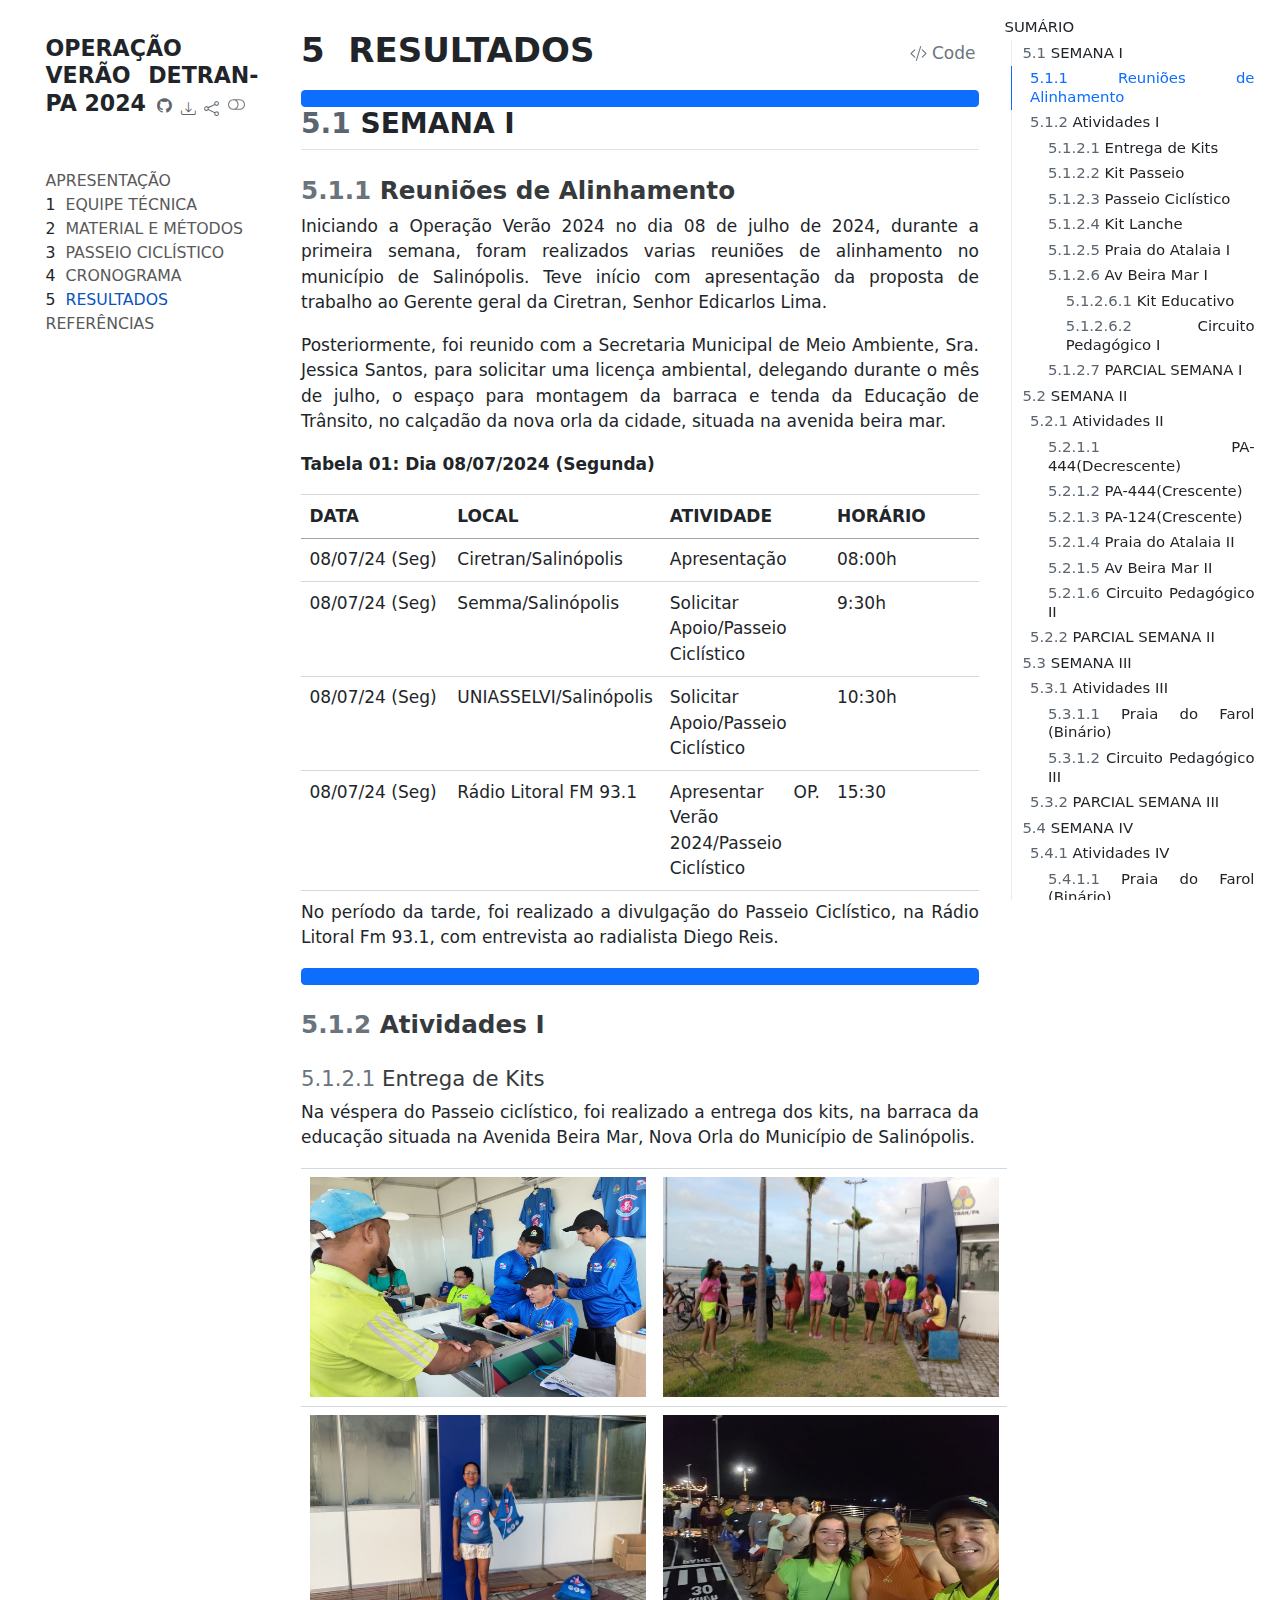
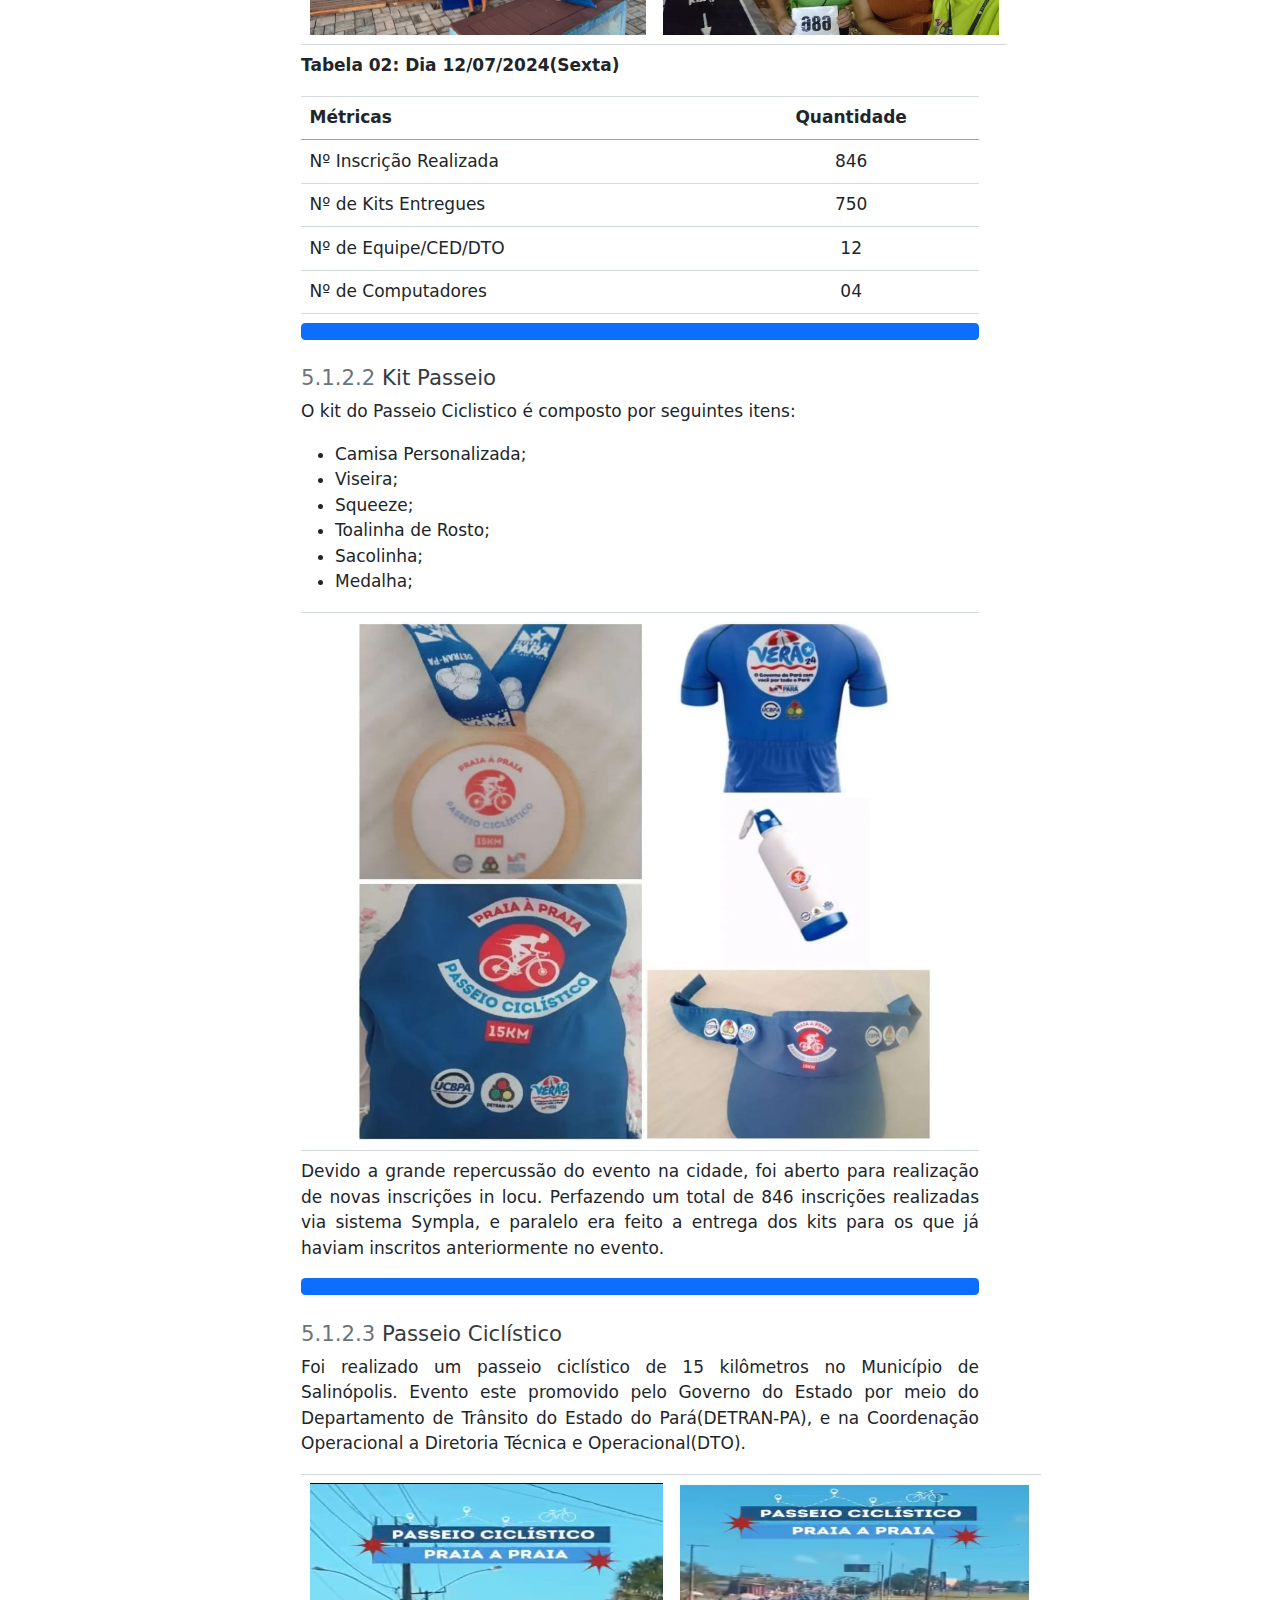
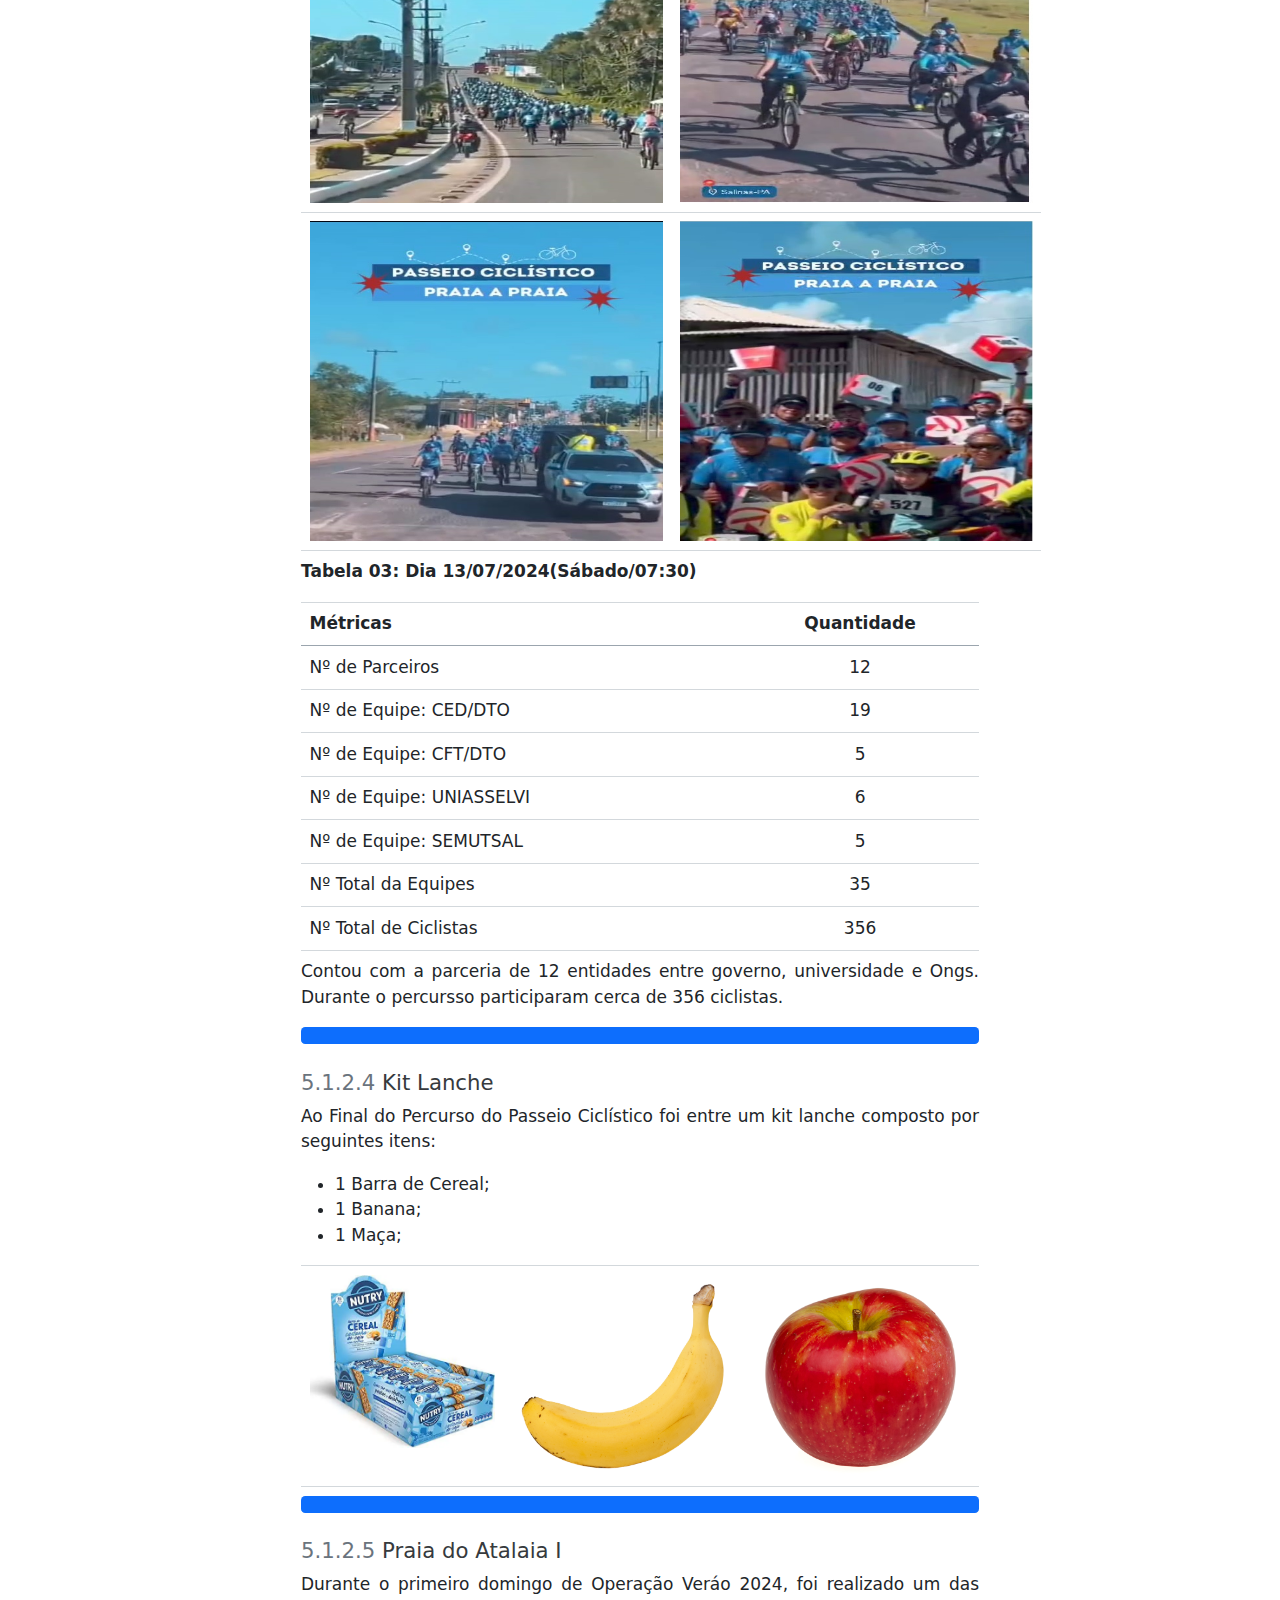
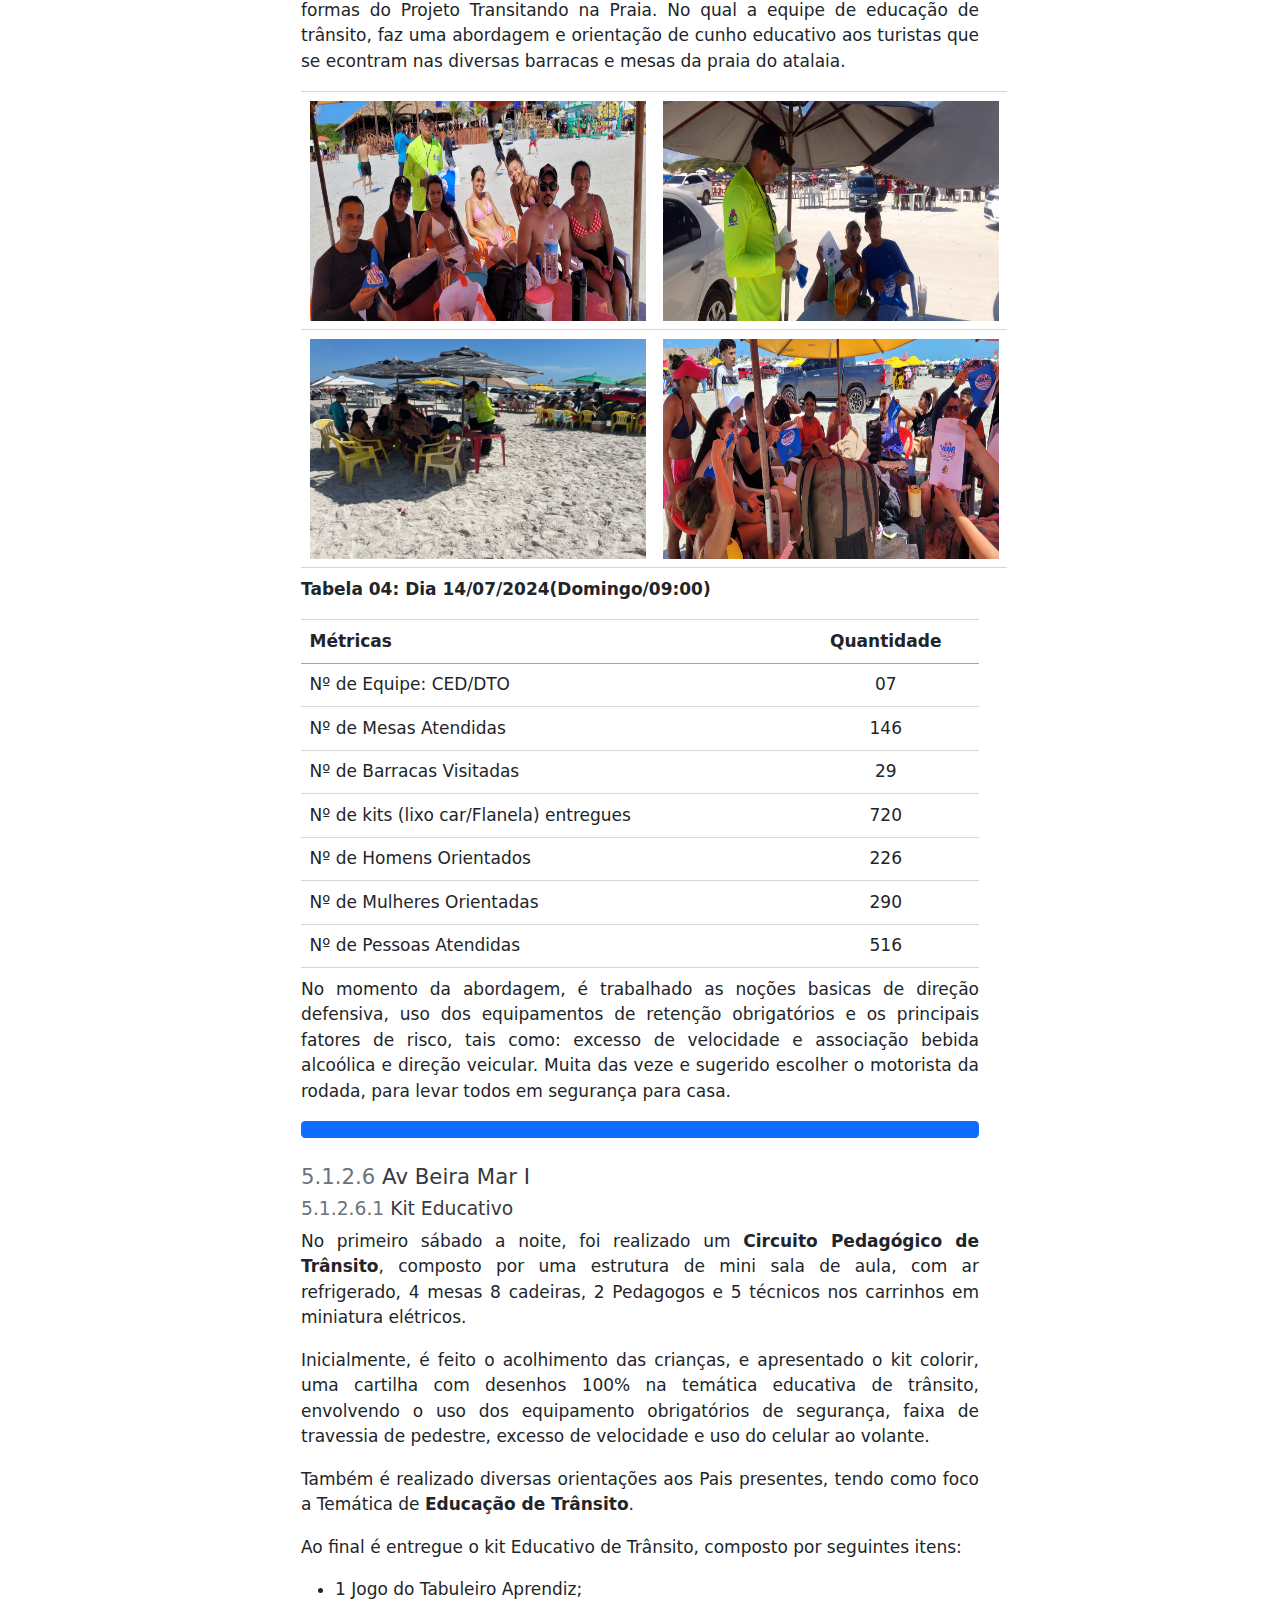
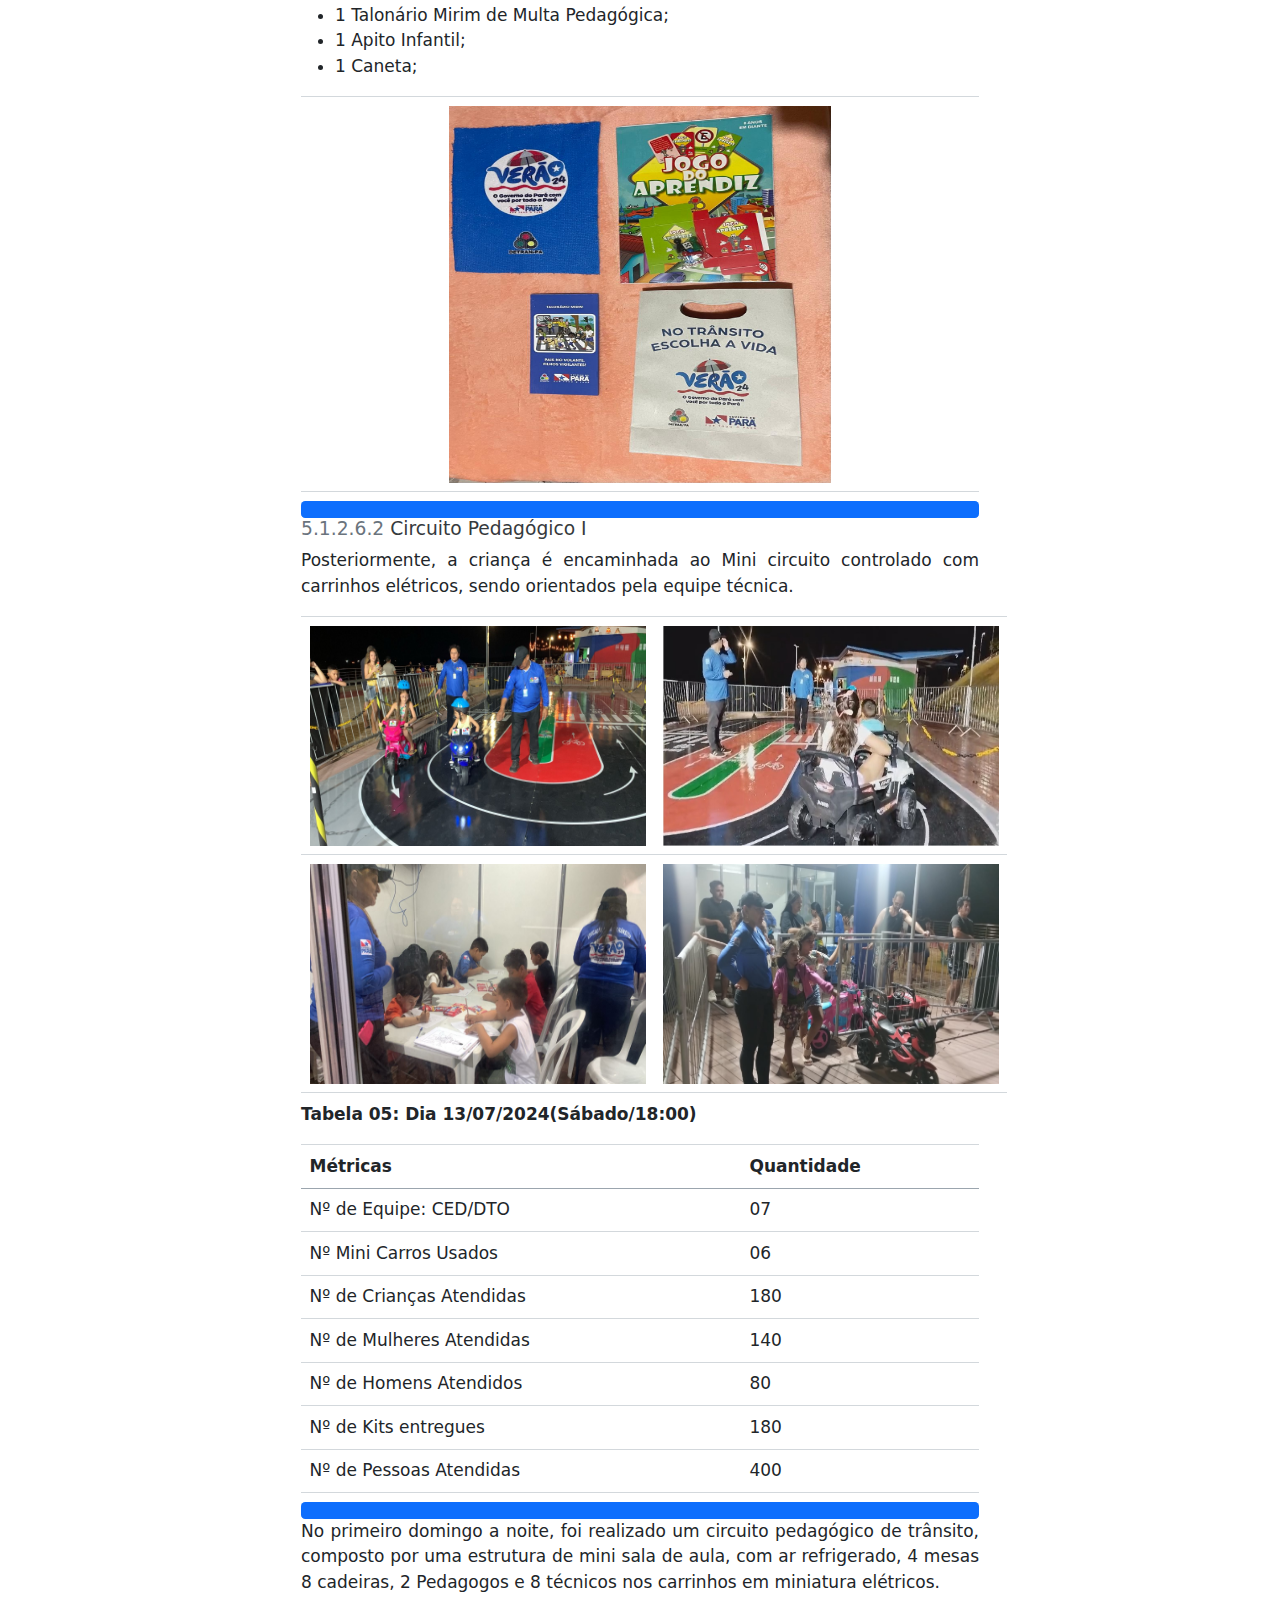
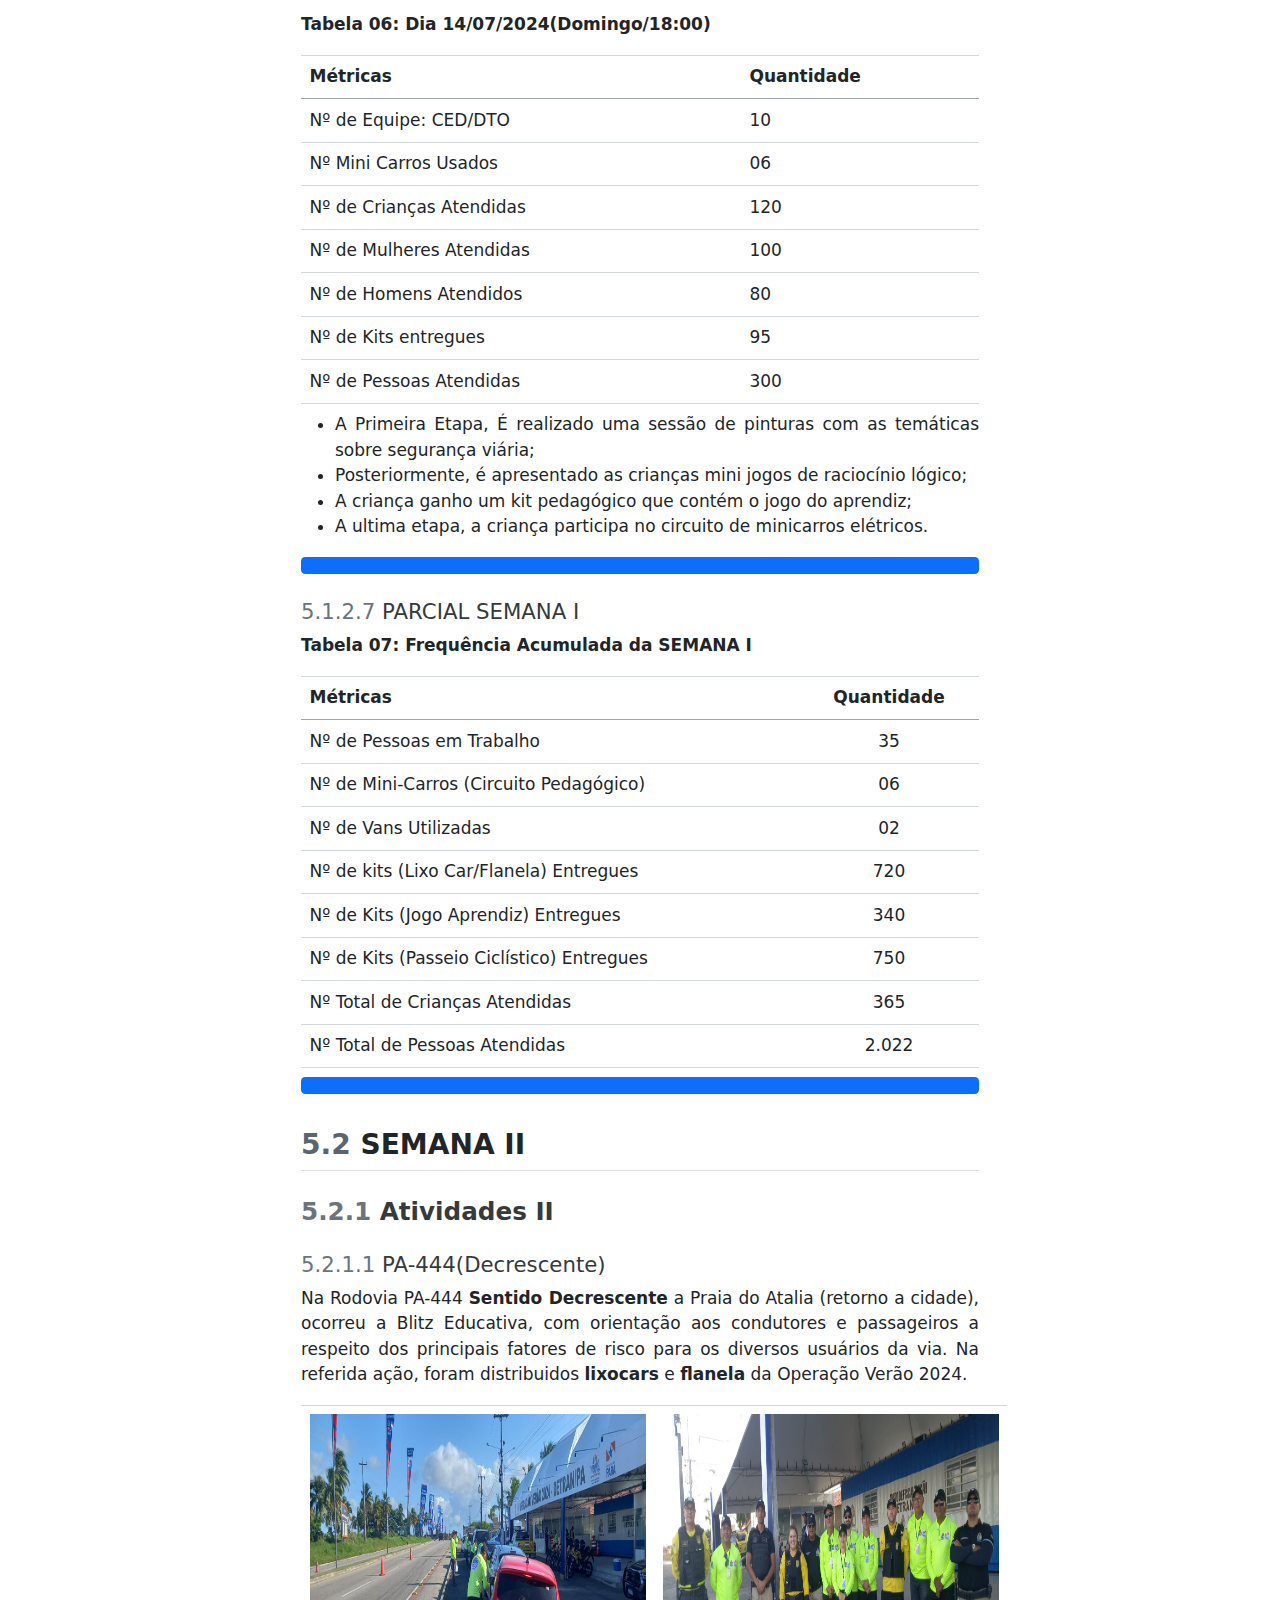
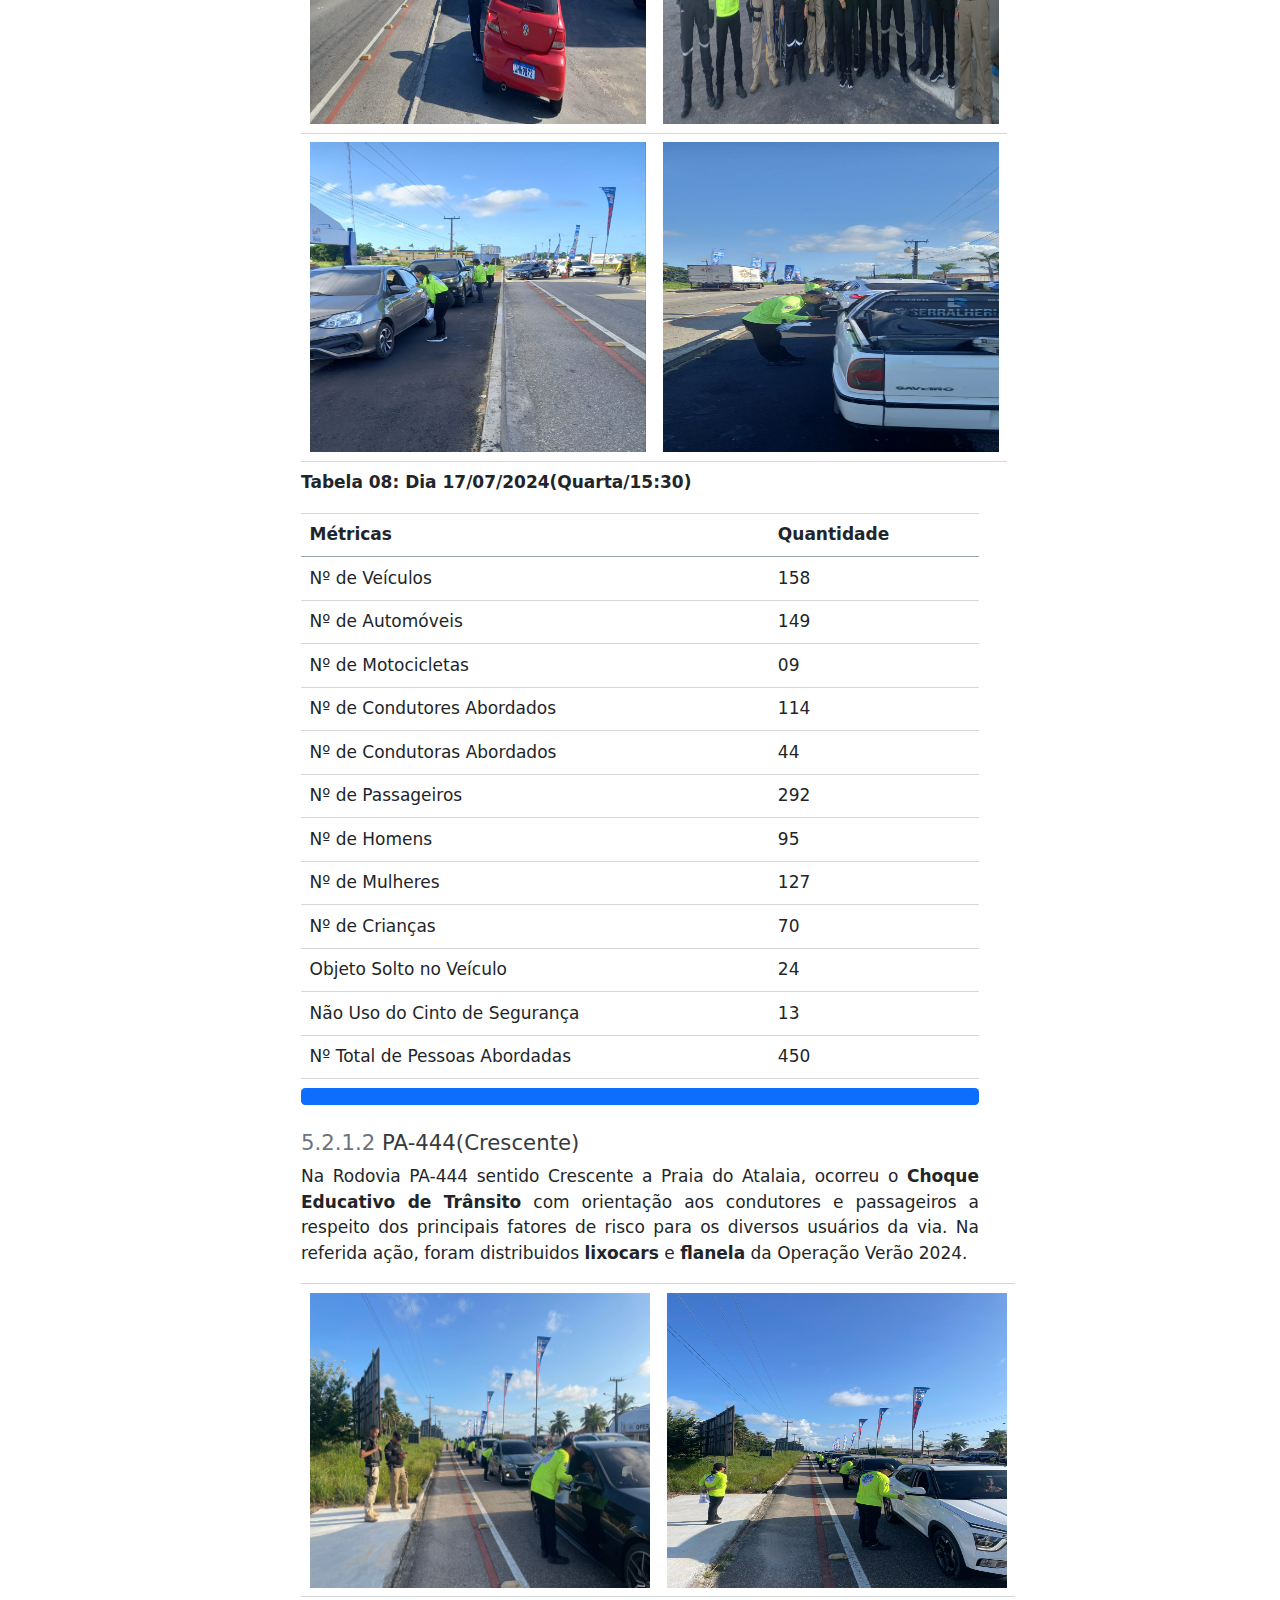
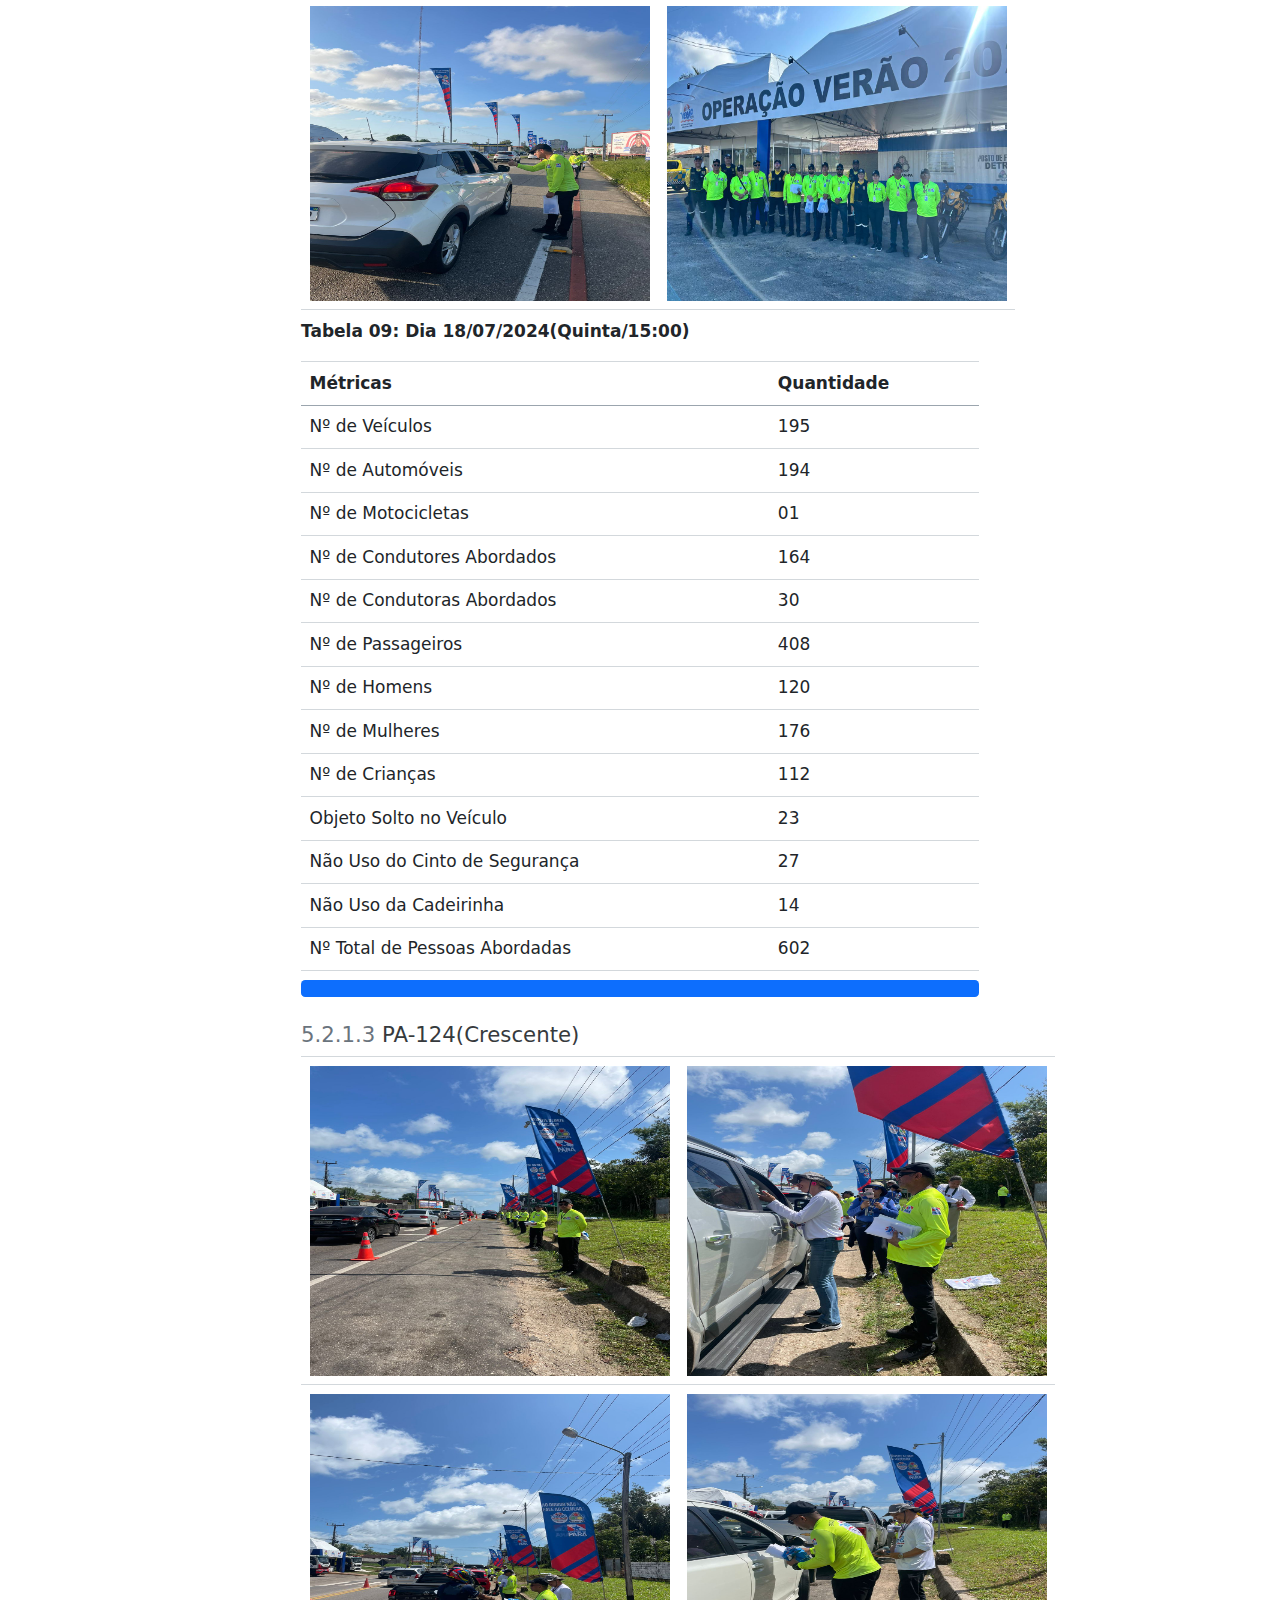
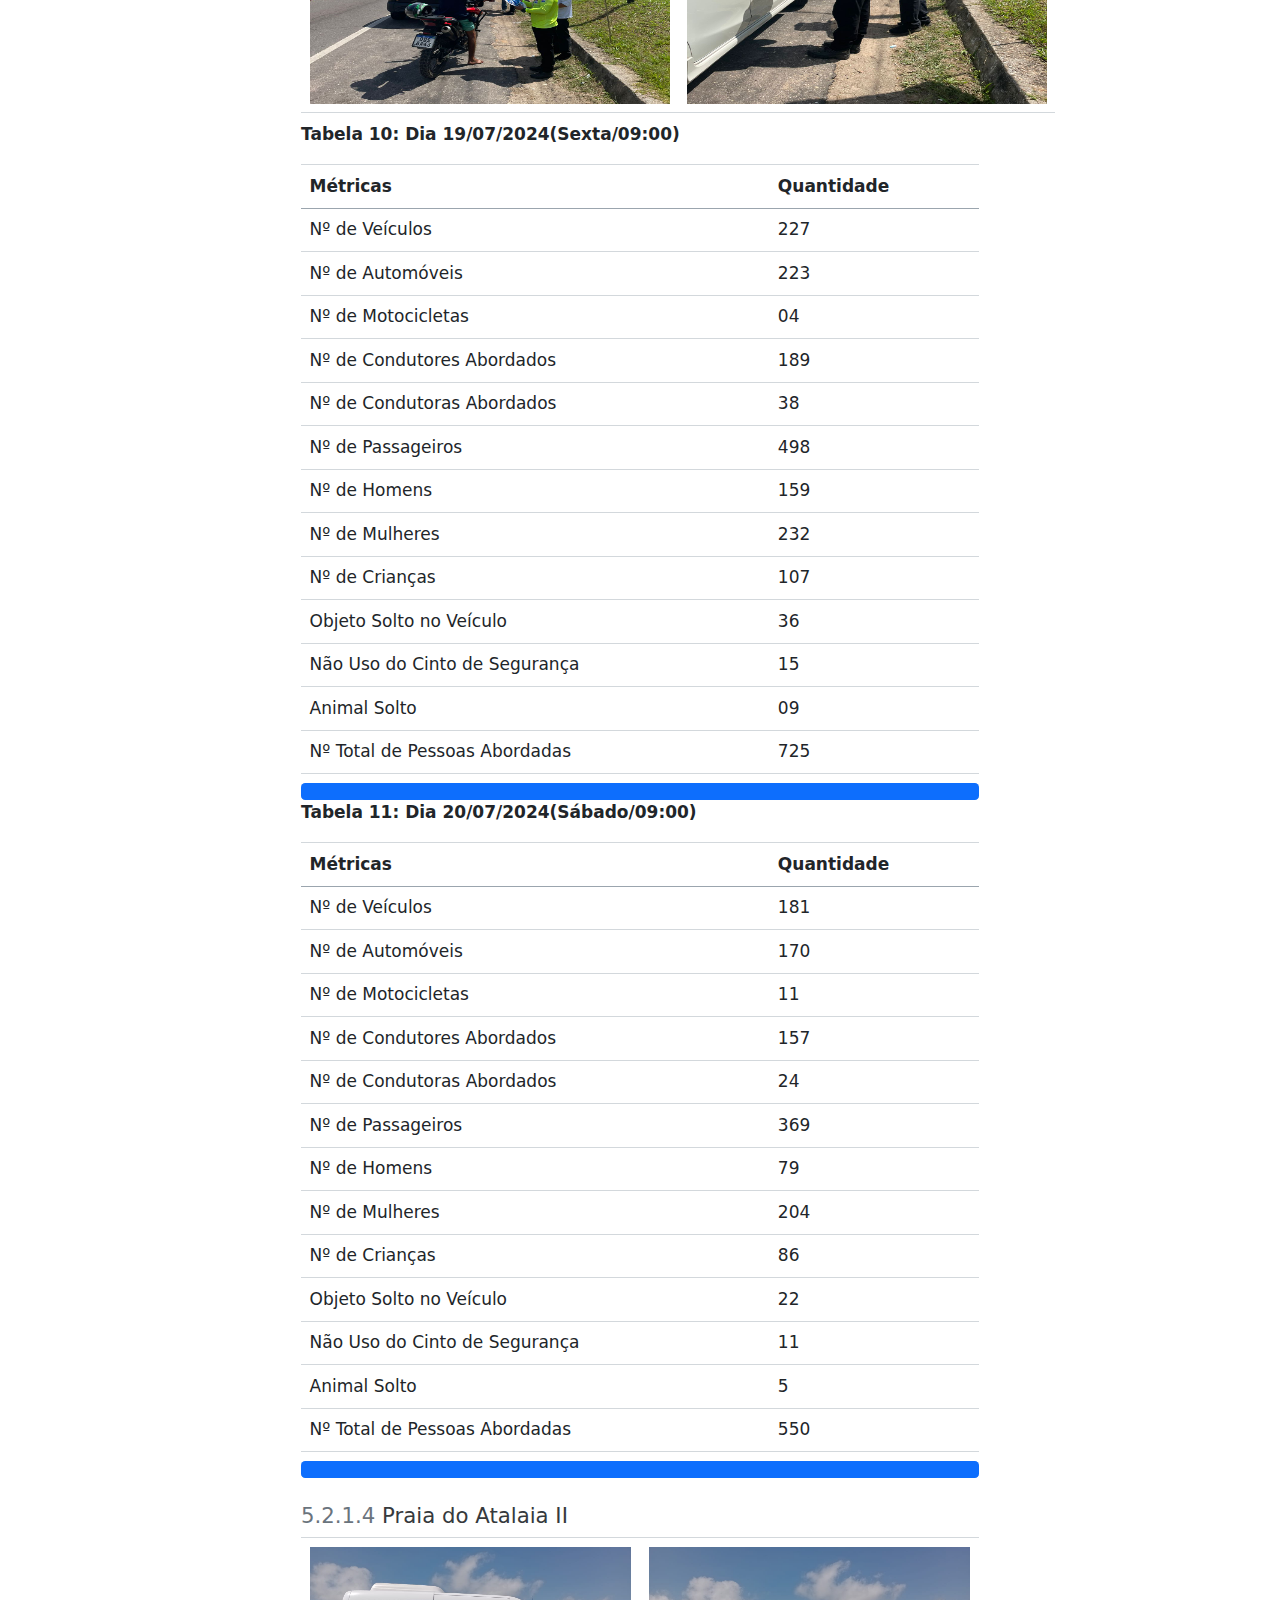
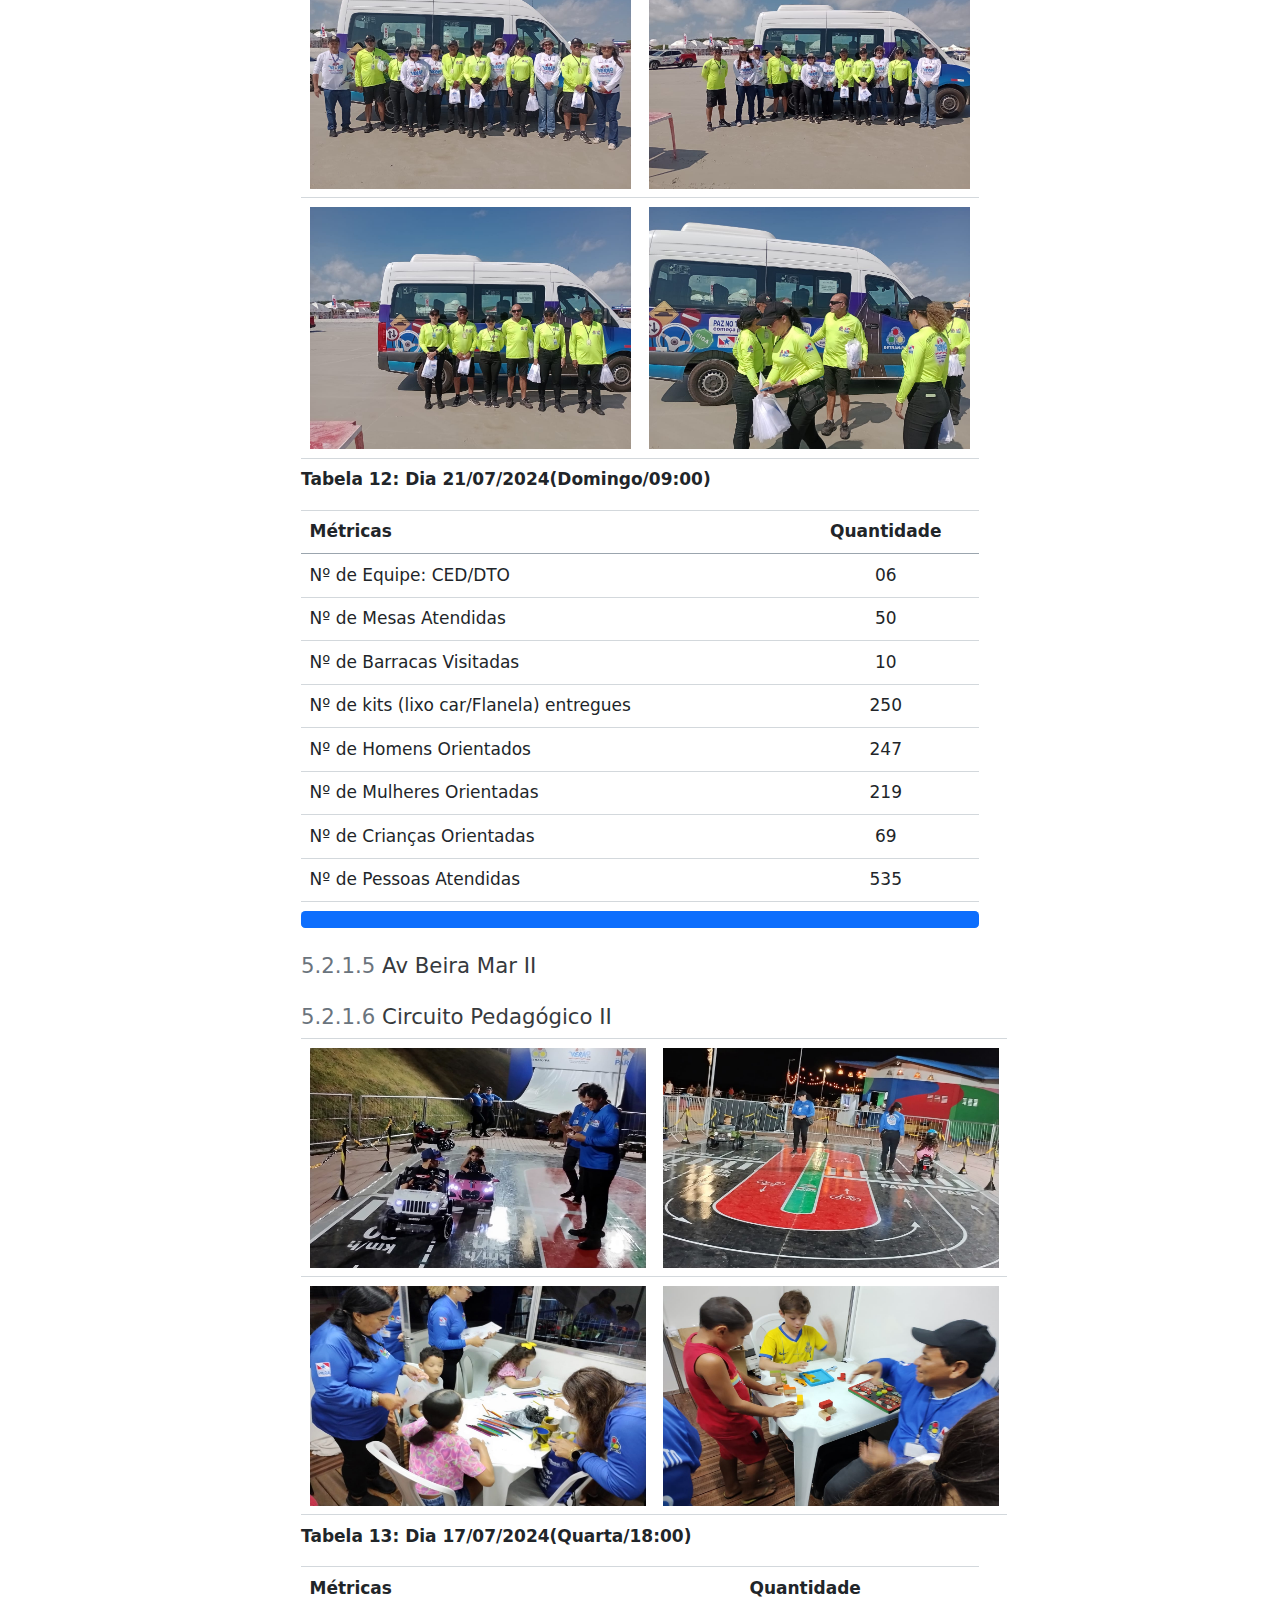
==== docs/resultados1.html @ d5e16204 "Add files via upload" ====
<!DOCTYPE html>
<html xmlns="http://www.w3.org/1999/xhtml" lang="en" xml:lang="en"><head>

<meta charset="utf-8">
<meta name="generator" content="quarto-1.4.553">

<meta name="viewport" content="width=device-width, initial-scale=1.0, user-scalable=yes">


<title>OPERAÇÃO VERÃO DETRAN-PA 2024 - 5&nbsp; RESULTADOS</title>
<style>
code{white-space: pre-wrap;}
span.smallcaps{font-variant: small-caps;}
div.columns{display: flex; gap: min(4vw, 1.5em);}
div.column{flex: auto; overflow-x: auto;}
div.hanging-indent{margin-left: 1.5em; text-indent: -1.5em;}
ul.task-list{list-style: none;}
ul.task-list li input[type="checkbox"] {
  width: 0.8em;
  margin: 0 0.8em 0.2em -1em; /* quarto-specific, see https://github.com/quarto-dev/quarto-cli/issues/4556 */ 
  vertical-align: middle;
}
/* CSS for syntax highlighting */
pre > code.sourceCode { white-space: pre; position: relative; }
pre > code.sourceCode > span { line-height: 1.25; }
pre > code.sourceCode > span:empty { height: 1.2em; }
.sourceCode { overflow: visible; }
code.sourceCode > span { color: inherit; text-decoration: inherit; }
div.sourceCode { margin: 1em 0; }
pre.sourceCode { margin: 0; }
@media screen {
div.sourceCode { overflow: auto; }
}
@media print {
pre > code.sourceCode { white-space: pre-wrap; }
pre > code.sourceCode > span { text-indent: -5em; padding-left: 5em; }
}
pre.numberSource code
  { counter-reset: source-line 0; }
pre.numberSource code > span
  { position: relative; left: -4em; counter-increment: source-line; }
pre.numberSource code > span > a:first-child::before
  { content: counter(source-line);
    position: relative; left: -1em; text-align: right; vertical-align: baseline;
    border: none; display: inline-block;
    -webkit-touch-callout: none; -webkit-user-select: none;
    -khtml-user-select: none; -moz-user-select: none;
    -ms-user-select: none; user-select: none;
    padding: 0 4px; width: 4em;
  }
pre.numberSource { margin-left: 3em;  padding-left: 4px; }
div.sourceCode
  {   }
@media screen {
pre > code.sourceCode > span > a:first-child::before { text-decoration: underline; }
}
</style>


<script src="site_libs/quarto-nav/quarto-nav.js"></script>
<script src="site_libs/quarto-nav/headroom.min.js"></script>
<script src="site_libs/clipboard/clipboard.min.js"></script>
<script src="site_libs/quarto-search/autocomplete.umd.js"></script>
<script src="site_libs/quarto-search/fuse.min.js"></script>
<script src="site_libs/quarto-search/quarto-search.js"></script>
<meta name="quarto:offset" content="./">
<link href="./references.html" rel="next">
<link href="./cronograma.html" rel="prev">
<link href="./Governo_Para.png" rel="icon" type="image/png">
<script src="site_libs/quarto-html/quarto.js"></script>
<script src="site_libs/quarto-html/popper.min.js"></script>
<script src="site_libs/quarto-html/tippy.umd.min.js"></script>
<script src="site_libs/quarto-html/anchor.min.js"></script>
<link href="site_libs/quarto-html/tippy.css" rel="stylesheet">
<link href="site_libs/quarto-html/quarto-syntax-highlighting.css" rel="stylesheet" class="quarto-color-scheme" id="quarto-text-highlighting-styles">
<link href="site_libs/quarto-html/quarto-syntax-highlighting-dark.css" rel="prefetch" class="quarto-color-scheme quarto-color-alternate" id="quarto-text-highlighting-styles">
<script src="site_libs/bootstrap/bootstrap.min.js"></script>
<link href="site_libs/bootstrap/bootstrap-icons.css" rel="stylesheet">
<link href="site_libs/bootstrap/bootstrap.min.css" rel="stylesheet" class="quarto-color-scheme" id="quarto-bootstrap" data-mode="light">
<link href="site_libs/bootstrap/bootstrap-dark.min.css" rel="prefetch" class="quarto-color-scheme quarto-color-alternate" id="quarto-bootstrap" data-mode="dark">
<script id="quarto-search-options" type="application/json">{
  "location": "sidebar",
  "copy-button": false,
  "collapse-after": 3,
  "panel-placement": "start",
  "type": "textbox",
  "limit": 50,
  "keyboard-shortcut": [
    "f",
    "/",
    "s"
  ],
  "show-item-context": false,
  "language": {
    "search-no-results-text": "No results",
    "search-matching-documents-text": "matching documents",
    "search-copy-link-title": "Copy link to search",
    "search-hide-matches-text": "Hide additional matches",
    "search-more-match-text": "more match in this document",
    "search-more-matches-text": "more matches in this document",
    "search-clear-button-title": "Clear",
    "search-text-placeholder": "",
    "search-detached-cancel-button-title": "Cancel",
    "search-submit-button-title": "Submit",
    "search-label": "Search"
  }
}</script>
<script async="" src="https://hypothes.is/embed.js"></script>
<script>
  window.document.addEventListener("DOMContentLoaded", function (_event) {
    document.body.classList.add('hypothesis-enabled');
  });
</script>


<meta name="twitter:title" content="OPERAÇÃO VERÃO DETRAN-PA 2024 - 5&nbsp; RESULTADOS">
<meta name="twitter:description" content="">
<meta name="twitter:card" content="summary">
</head>

<body class="nav-sidebar floating">

<div id="quarto-search-results"></div>
  <header id="quarto-header" class="headroom fixed-top">
  <nav class="quarto-secondary-nav">
    <div class="container-fluid d-flex">
      <button type="button" class="quarto-btn-toggle btn" data-bs-toggle="collapse" data-bs-target=".quarto-sidebar-collapse-item" aria-controls="quarto-sidebar" aria-expanded="false" aria-label="Toggle sidebar navigation" onclick="if (window.quartoToggleHeadroom) { window.quartoToggleHeadroom(); }">
        <i class="bi bi-layout-text-sidebar-reverse"></i>
      </button>
        <nav class="quarto-page-breadcrumbs" aria-label="breadcrumb"><ol class="breadcrumb"><li class="breadcrumb-item"><a href="./resultados1.html"><span class="chapter-number">5</span>&nbsp; <span class="chapter-title">RESULTADOS</span></a></li></ol></nav>
        <a class="flex-grow-1" role="button" data-bs-toggle="collapse" data-bs-target=".quarto-sidebar-collapse-item" aria-controls="quarto-sidebar" aria-expanded="false" aria-label="Toggle sidebar navigation" onclick="if (window.quartoToggleHeadroom) { window.quartoToggleHeadroom(); }">      
        </a>
      <button type="button" class="btn quarto-search-button" aria-label="" onclick="window.quartoOpenSearch();">
        <i class="bi bi-search"></i>
      </button>
    </div>
  </nav>
</header>
<!-- content -->
<div id="quarto-content" class="quarto-container page-columns page-rows-contents page-layout-article">
<!-- sidebar -->
  <nav id="quarto-sidebar" class="sidebar collapse collapse-horizontal quarto-sidebar-collapse-item sidebar-navigation floating overflow-auto">
    <div class="pt-lg-2 mt-2 text-left sidebar-header">
    <div class="sidebar-title mb-0 py-0">
      <a href="./"><strong>OPERAÇÃO VERÃO DETRAN-PA 2024</strong></a> 
        <div class="sidebar-tools-main tools-wide">
    <a href="https://github.com/MarioDhiego/Operacao_Verao_Salinopolis_2024" title="Source Code" class="quarto-navigation-tool px-1" aria-label="Source Code"><i class="bi bi-github"></i></a>
    <div class="dropdown">
      <a href="" title="Download" id="quarto-navigation-tool-dropdown-0" class="quarto-navigation-tool dropdown-toggle px-1" data-bs-toggle="dropdown" aria-expanded="false" aria-label="Download"><i class="bi bi-download"></i></a>
      <ul class="dropdown-menu" aria-labelledby="quarto-navigation-tool-dropdown-0">
          <li>
            <a class="dropdown-item sidebar-tools-main-item" href="./--OPERAÇÃO-VERÃO-DETRAN-PA-2024--.pdf">
              <i class="bi bi-bi-file-pdf pe-1"></i>
            Download PDF
            </a>
          </li>
          <li>
            <a class="dropdown-item sidebar-tools-main-item" href="./--OPERAÇÃO-VERÃO-DETRAN-PA-2024--.docx">
              <i class="bi bi-bi-file-word pe-1"></i>
            Download Docx
            </a>
          </li>
      </ul>
    </div>
    <div class="dropdown">
      <a href="" title="Share" id="quarto-navigation-tool-dropdown-1" class="quarto-navigation-tool dropdown-toggle px-1" data-bs-toggle="dropdown" aria-expanded="false" aria-label="Share"><i class="bi bi-share"></i></a>
      <ul class="dropdown-menu" aria-labelledby="quarto-navigation-tool-dropdown-1">
          <li>
            <a class="dropdown-item sidebar-tools-main-item" href="https://twitter.com/intent/tweet?url=|url|">
              <i class="bi bi-bi-twitter pe-1"></i>
            Twitter
            </a>
          </li>
          <li>
            <a class="dropdown-item sidebar-tools-main-item" href="https://www.facebook.com/sharer/sharer.php?u=|url|">
              <i class="bi bi-bi-facebook pe-1"></i>
            Facebook
            </a>
          </li>
          <li>
            <a class="dropdown-item sidebar-tools-main-item" href="https://www.linkedin.com/sharing/share-offsite/?url=|url|">
              <i class="bi bi-bi-linkedin pe-1"></i>
            LinkedIn
            </a>
          </li>
      </ul>
    </div>
  <a href="" class="quarto-color-scheme-toggle quarto-navigation-tool  px-1" onclick="window.quartoToggleColorScheme(); return false;" title="Toggle dark mode"><i class="bi"></i></a>
</div>
    </div>
      </div>
        <div class="mt-2 flex-shrink-0 align-items-center">
        <div class="sidebar-search">
        <div id="quarto-search" class="" title="Search"></div>
        </div>
        </div>
    <div class="sidebar-menu-container"> 
    <ul class="list-unstyled mt-1">
        <li class="sidebar-item">
  <div class="sidebar-item-container"> 
  <a href="./index.html" class="sidebar-item-text sidebar-link">
 <span class="menu-text">APRESENTAÇÃO</span></a>
  </div>
</li>
        <li class="sidebar-item">
  <div class="sidebar-item-container"> 
  <a href="./portaria.html" class="sidebar-item-text sidebar-link">
 <span class="menu-text"><span class="chapter-number">1</span>&nbsp; <span class="chapter-title">EQUIPE TÉCNICA</span></span></a>
  </div>
</li>
        <li class="sidebar-item">
  <div class="sidebar-item-container"> 
  <a href="./intro.html" class="sidebar-item-text sidebar-link">
 <span class="menu-text"><span class="chapter-number">2</span>&nbsp; <span class="chapter-title">MATERIAL E MÉTODOS</span></span></a>
  </div>
</li>
        <li class="sidebar-item">
  <div class="sidebar-item-container"> 
  <a href="./cap2.html" class="sidebar-item-text sidebar-link">
 <span class="menu-text"><span class="chapter-number">3</span>&nbsp; <span class="chapter-title">PASSEIO CICLÍSTICO</span></span></a>
  </div>
</li>
        <li class="sidebar-item">
  <div class="sidebar-item-container"> 
  <a href="./cronograma.html" class="sidebar-item-text sidebar-link">
 <span class="menu-text"><span class="chapter-number">4</span>&nbsp; <span class="chapter-title">CRONOGRAMA</span></span></a>
  </div>
</li>
        <li class="sidebar-item">
  <div class="sidebar-item-container"> 
  <a href="./resultados1.html" class="sidebar-item-text sidebar-link active">
 <span class="menu-text"><span class="chapter-number">5</span>&nbsp; <span class="chapter-title">RESULTADOS</span></span></a>
  </div>
</li>
        <li class="sidebar-item">
  <div class="sidebar-item-container"> 
  <a href="./references.html" class="sidebar-item-text sidebar-link">
 <span class="menu-text">REFERÊNCIAS</span></a>
  </div>
</li>
    </ul>
    </div>
</nav>
<div id="quarto-sidebar-glass" class="quarto-sidebar-collapse-item" data-bs-toggle="collapse" data-bs-target=".quarto-sidebar-collapse-item"></div>
<!-- margin-sidebar -->
    <div id="quarto-margin-sidebar" class="sidebar margin-sidebar">
        <nav id="TOC" role="doc-toc" class="toc-active" data-toc-expanded="99">
    <h2 id="toc-title">SUMÁRIO</h2>
   
  <ul>
  <li><a href="#semana-i" id="toc-semana-i" class="nav-link active" data-scroll-target="#semana-i"><span class="header-section-number">5.1</span> SEMANA I</a>
  <ul>
  <li><a href="#reuniões-de-alinhamento" id="toc-reuniões-de-alinhamento" class="nav-link" data-scroll-target="#reuniões-de-alinhamento"><span class="header-section-number">5.1.1</span> Reuniões de Alinhamento</a></li>
  <li><a href="#atividades-i" id="toc-atividades-i" class="nav-link" data-scroll-target="#atividades-i"><span class="header-section-number">5.1.2</span> Atividades I</a>
  <ul>
  <li><a href="#entrega-de-kits" id="toc-entrega-de-kits" class="nav-link" data-scroll-target="#entrega-de-kits"><span class="header-section-number">5.1.2.1</span> Entrega de Kits</a></li>
  <li><a href="#kit-passeio" id="toc-kit-passeio" class="nav-link" data-scroll-target="#kit-passeio"><span class="header-section-number">5.1.2.2</span> Kit Passeio</a></li>
  <li><a href="#passeio-ciclístico" id="toc-passeio-ciclístico" class="nav-link" data-scroll-target="#passeio-ciclístico"><span class="header-section-number">5.1.2.3</span> Passeio Ciclístico</a></li>
  <li><a href="#kit-lanche" id="toc-kit-lanche" class="nav-link" data-scroll-target="#kit-lanche"><span class="header-section-number">5.1.2.4</span> Kit Lanche</a></li>
  <li><a href="#praia-do-atalaia-i" id="toc-praia-do-atalaia-i" class="nav-link" data-scroll-target="#praia-do-atalaia-i"><span class="header-section-number">5.1.2.5</span> Praia do Atalaia I</a></li>
  <li><a href="#av-beira-mar-i" id="toc-av-beira-mar-i" class="nav-link" data-scroll-target="#av-beira-mar-i"><span class="header-section-number">5.1.2.6</span> Av Beira Mar I</a>
  <ul class="collapse">
  <li><a href="#kit-educativo" id="toc-kit-educativo" class="nav-link" data-scroll-target="#kit-educativo"><span class="header-section-number">5.1.2.6.1</span> Kit Educativo</a></li>
  <li><a href="#circuito-pedagógico-i" id="toc-circuito-pedagógico-i" class="nav-link" data-scroll-target="#circuito-pedagógico-i"><span class="header-section-number">5.1.2.6.2</span> Circuito Pedagógico I</a></li>
  </ul></li>
  <li><a href="#parcial-semana-i" id="toc-parcial-semana-i" class="nav-link" data-scroll-target="#parcial-semana-i"><span class="header-section-number">5.1.2.7</span> PARCIAL SEMANA I</a></li>
  </ul></li>
  </ul></li>
  <li><a href="#semana-ii" id="toc-semana-ii" class="nav-link" data-scroll-target="#semana-ii"><span class="header-section-number">5.2</span> SEMANA II</a>
  <ul>
  <li><a href="#atividades-ii" id="toc-atividades-ii" class="nav-link" data-scroll-target="#atividades-ii"><span class="header-section-number">5.2.1</span> Atividades II</a>
  <ul>
  <li><a href="#pa-444decrescente" id="toc-pa-444decrescente" class="nav-link" data-scroll-target="#pa-444decrescente"><span class="header-section-number">5.2.1.1</span> PA-444(Decrescente)</a></li>
  <li><a href="#pa-444crescente" id="toc-pa-444crescente" class="nav-link" data-scroll-target="#pa-444crescente"><span class="header-section-number">5.2.1.2</span> PA-444(Crescente)</a></li>
  <li><a href="#pa-124crescente" id="toc-pa-124crescente" class="nav-link" data-scroll-target="#pa-124crescente"><span class="header-section-number">5.2.1.3</span> PA-124(Crescente)</a></li>
  <li><a href="#praia-do-atalaia-ii" id="toc-praia-do-atalaia-ii" class="nav-link" data-scroll-target="#praia-do-atalaia-ii"><span class="header-section-number">5.2.1.4</span> Praia do Atalaia II</a></li>
  <li><a href="#av-beira-mar-ii" id="toc-av-beira-mar-ii" class="nav-link" data-scroll-target="#av-beira-mar-ii"><span class="header-section-number">5.2.1.5</span> Av Beira Mar II</a></li>
  <li><a href="#circuito-pedagógico-ii" id="toc-circuito-pedagógico-ii" class="nav-link" data-scroll-target="#circuito-pedagógico-ii"><span class="header-section-number">5.2.1.6</span> Circuito Pedagógico II</a></li>
  </ul></li>
  <li><a href="#parcial-semana-ii" id="toc-parcial-semana-ii" class="nav-link" data-scroll-target="#parcial-semana-ii"><span class="header-section-number">5.2.2</span> PARCIAL SEMANA II</a></li>
  </ul></li>
  <li><a href="#semana-iii" id="toc-semana-iii" class="nav-link" data-scroll-target="#semana-iii"><span class="header-section-number">5.3</span> SEMANA III</a>
  <ul>
  <li><a href="#atividades-iii" id="toc-atividades-iii" class="nav-link" data-scroll-target="#atividades-iii"><span class="header-section-number">5.3.1</span> Atividades III</a>
  <ul>
  <li><a href="#praia-do-farol-binário" id="toc-praia-do-farol-binário" class="nav-link" data-scroll-target="#praia-do-farol-binário"><span class="header-section-number">5.3.1.1</span> Praia do Farol (Binário)</a></li>
  <li><a href="#circuito-pedagógico-iii" id="toc-circuito-pedagógico-iii" class="nav-link" data-scroll-target="#circuito-pedagógico-iii"><span class="header-section-number">5.3.1.2</span> Circuito Pedagógico III</a></li>
  </ul></li>
  <li><a href="#parcial-semana-iii" id="toc-parcial-semana-iii" class="nav-link" data-scroll-target="#parcial-semana-iii"><span class="header-section-number">5.3.2</span> PARCIAL SEMANA III</a></li>
  </ul></li>
  <li><a href="#semana-iv" id="toc-semana-iv" class="nav-link" data-scroll-target="#semana-iv"><span class="header-section-number">5.4</span> SEMANA IV</a>
  <ul>
  <li><a href="#atividades-iv" id="toc-atividades-iv" class="nav-link" data-scroll-target="#atividades-iv"><span class="header-section-number">5.4.1</span> Atividades IV</a>
  <ul>
  <li><a href="#praia-do-farol-binário-1" id="toc-praia-do-farol-binário-1" class="nav-link" data-scroll-target="#praia-do-farol-binário-1"><span class="header-section-number">5.4.1.1</span> Praia do Farol (Binário)</a></li>
  <li><a href="#feira-do-porto-grande" id="toc-feira-do-porto-grande" class="nav-link" data-scroll-target="#feira-do-porto-grande"><span class="header-section-number">5.4.1.2</span> Feira do Porto Grande</a></li>
  <li><a href="#circuito-pedagógico-iii-1" id="toc-circuito-pedagógico-iii-1" class="nav-link" data-scroll-target="#circuito-pedagógico-iii-1"><span class="header-section-number">5.4.1.3</span> Circuito Pedagógico III</a></li>
  </ul></li>
  </ul></li>
  <li><a href="#total-geral" id="toc-total-geral" class="nav-link" data-scroll-target="#total-geral"><span class="header-section-number">5.5</span> TOTAL GERAL</a></li>
  </ul>
<div class="toc-actions"><ul><li><a href="https://github.com/MarioDhiego/Operacao_Verao_Salinopolis_2024/edit/main/resultados1.qmd" class="toc-action"><i class="bi bi-github"></i>Edit this page</a></li><li><a href="https://github.com/MarioDhiego/Operacao_Verao_Salinopolis_2024/issues/new" class="toc-action"><i class="bi empty"></i>Report an issue</a></li></ul></div></nav>
    </div>
<!-- main -->
<main class="content" id="quarto-document-content">

<header id="title-block-header" class="quarto-title-block default">
<div class="quarto-title">
<div class="quarto-title-block"><div><h1 class="title"><span class="chapter-number">5</span>&nbsp; <span class="chapter-title">RESULTADOS</span></h1><button type="button" class="btn code-tools-button" id="quarto-code-tools-source"><i class="bi"></i> Code</button></div></div>
</div>



<div class="quarto-title-meta">

    
  
    
  </div>
  


</header>


<style>
  body{text-align: justify}
</style>
<div class="progress">
<div class="progress-bar" style="width: 100%;">

</div>
</div>
<section id="semana-i" class="level2" data-number="5.1">
<h2 data-number="5.1" class="anchored" data-anchor-id="semana-i"><span class="header-section-number">5.1</span> SEMANA I</h2>
<section id="reuniões-de-alinhamento" class="level3" data-number="5.1.1">
<h3 data-number="5.1.1" class="anchored" data-anchor-id="reuniões-de-alinhamento"><span class="header-section-number">5.1.1</span> Reuniões de Alinhamento</h3>
<p>Iniciando a Operação Verão 2024 no dia 08 de julho de 2024, durante a primeira semana, foram realizados varias reuniões de alinhamento no município de Salinópolis. Teve início com apresentação da proposta de trabalho ao Gerente geral da Ciretran, Senhor Edicarlos Lima.</p>
<p>Posteriormente, foi reunido com a Secretaria Municipal de Meio Ambiente, Sra. Jessica Santos, para solicitar uma licença ambiental, delegando durante o mês de julho, o espaço para montagem da barraca e tenda da Educação de Trânsito, no calçadão da nova orla da cidade, situada na avenida beira mar.</p>
<p><strong>Tabela 01: Dia 08/07/2024 (Segunda)</strong></p>
<table class="table">
<colgroup>
<col style="width: 24%">
<col style="width: 24%">
<col style="width: 26%">
<col style="width: 24%">
</colgroup>
<thead>
<tr class="header">
<th>DATA</th>
<th>LOCAL</th>
<th>ATIVIDADE</th>
<th>HORÁRIO</th>
</tr>
</thead>
<tbody>
<tr class="odd">
<td>08/07/24 (Seg)</td>
<td>Ciretran/Salinópolis</td>
<td>Apresentação</td>
<td>08:00h</td>
</tr>
<tr class="even">
<td>08/07/24 (Seg)</td>
<td>Semma/Salinópolis</td>
<td>Solicitar Apoio/Passeio Ciclístico</td>
<td>9:30h</td>
</tr>
<tr class="odd">
<td>08/07/24 (Seg)</td>
<td>UNIASSELVI/Salinópolis</td>
<td>Solicitar Apoio/Passeio Ciclístico</td>
<td>10:30h</td>
</tr>
<tr class="even">
<td>08/07/24 (Seg)</td>
<td>Rádio Litoral FM 93.1</td>
<td>Apresentar OP. Verão 2024/Passeio Ciclístico</td>
<td>15:30</td>
</tr>
</tbody>
</table>
<p>No período da tarde, foi realizado a divulgação do Passeio Ciclístico, na Rádio Litoral Fm 93.1, com entrevista ao radialista Diego Reis.</p>
<div class="progress">
<div class="progress-bar" style="width: 100%;">

</div>
</div>
</section>
<section id="atividades-i" class="level3" data-number="5.1.2">
<h3 data-number="5.1.2" class="anchored" data-anchor-id="atividades-i"><span class="header-section-number">5.1.2</span> Atividades I</h3>
<section id="entrega-de-kits" class="level4" data-number="5.1.2.1">
<h4 data-number="5.1.2.1" class="anchored" data-anchor-id="entrega-de-kits"><span class="header-section-number">5.1.2.1</span> Entrega de Kits</h4>
<p>Na véspera do Passeio ciclístico, foi realizado a entrega dos kits, na barraca da educação situada na Avenida Beira Mar, Nova Orla do Município de Salinópolis.</p>
<table class="table">
<colgroup>
<col style="width: 50%">
<col style="width: 50%">
</colgroup>
<tbody>
<tr class="odd">
<td style="text-align: center;"><img src="Dia12_nova_orla/fig1_entrega.jpg" width="336" height="220"></td>
<td style="text-align: center;"><img src="Dia12_nova_orla/fig2_entrega.jpg" width="336" height="220"></td>
</tr>
<tr class="even">
<td style="text-align: center;"><img src="Dia12_nova_orla/fig4_entrega.jpg" width="336" height="220"></td>
<td style="text-align: center;"><img src="Dia12_nova_orla/fig3_entrega.jpg" width="336" height="220"></td>
</tr>
</tbody>
</table>
<p><strong>Tabela 02: Dia 12/07/2024(Sexta)</strong></p>
<table class="table">
<thead>
<tr class="header">
<th>Métricas</th>
<th style="text-align: center;">Quantidade</th>
</tr>
</thead>
<tbody>
<tr class="odd">
<td>Nº Inscrição Realizada</td>
<td style="text-align: center;">846</td>
</tr>
<tr class="even">
<td>Nº de Kits Entregues</td>
<td style="text-align: center;">750</td>
</tr>
<tr class="odd">
<td>Nº de Equipe/CED/DTO</td>
<td style="text-align: center;">12</td>
</tr>
<tr class="even">
<td>Nº de Computadores</td>
<td style="text-align: center;">04</td>
</tr>
</tbody>
</table>
<div class="progress">
<div class="progress-bar" style="width: 100%;">

</div>
</div>
</section>
<section id="kit-passeio" class="level4" data-number="5.1.2.2">
<h4 data-number="5.1.2.2" class="anchored" data-anchor-id="kit-passeio"><span class="header-section-number">5.1.2.2</span> Kit Passeio</h4>
<p>O kit do Passeio Ciclistico é composto por seguintes itens:</p>
<ul>
<li>Camisa Personalizada;</li>
<li>Viseira;</li>
<li>Squeeze;</li>
<li>Toalinha de Rosto;</li>
<li>Sacolinha;</li>
<li>Medalha;</li>
</ul>
<table class="table">
<tbody>
<tr class="odd">
<td style="text-align: center;"><img src="DIA13_PASSEIO/fig5_kit_corrida.jpg" width="584" height="520"></td>
</tr>
</tbody>
</table>
<p>Devido a grande repercussão do evento na cidade, foi aberto para realização de novas inscrições in locu. Perfazendo um total de 846 inscrições realizadas via sistema Sympla, e paralelo era feito a entrega dos kits para os que já haviam inscritos anteriormente no evento.</p>
<div class="progress">
<div class="progress-bar" style="width: 100%;">

</div>
</div>
</section>
<section id="passeio-ciclístico" class="level4" data-number="5.1.2.3">
<h4 data-number="5.1.2.3" class="anchored" data-anchor-id="passeio-ciclístico"><span class="header-section-number">5.1.2.3</span> Passeio Ciclístico</h4>
<p>Foi realizado um passeio ciclístico de 15 kilômetros no Município de Salinópolis. Evento este promovido pelo Governo do Estado por meio do Departamento de Trânsito do Estado do Pará(DETRAN-PA), e na Coordenação Operacional a Diretoria Técnica e Operacional(DTO).</p>
<table class="table">
<colgroup>
<col style="width: 50%">
<col style="width: 50%">
</colgroup>
<tbody>
<tr class="odd">
<td style="text-align: center;"><img src="DIA13_PASSEIO/fig4_passeio.jpg" width="353" height="320"></td>
<td style="text-align: center;"><img src="DIA13_PASSEIO/fig2_passeio.jpg" width="353" height="320"></td>
</tr>
<tr class="even">
<td style="text-align: center;"><img src="DIA13_PASSEIO/fig1_passeio.jpg" width="353" height="320"></td>
<td style="text-align: center;"><img src="DIA13_PASSEIO/fig3_passeio.jpg" width="353" height="320"></td>
</tr>
</tbody>
</table>
<p><strong>Tabela 03: Dia 13/07/2024(Sábado/07:30)</strong></p>
<table class="table">
<thead>
<tr class="header">
<th>Métricas</th>
<th style="text-align: center;">Quantidade</th>
</tr>
</thead>
<tbody>
<tr class="odd">
<td>Nº de Parceiros</td>
<td style="text-align: center;">12</td>
</tr>
<tr class="even">
<td>Nº de Equipe: CED/DTO</td>
<td style="text-align: center;">19</td>
</tr>
<tr class="odd">
<td>Nº de Equipe: CFT/DTO</td>
<td style="text-align: center;">5</td>
</tr>
<tr class="even">
<td>Nº de Equipe: UNIASSELVI</td>
<td style="text-align: center;">6</td>
</tr>
<tr class="odd">
<td>Nº de Equipe: SEMUTSAL</td>
<td style="text-align: center;">5</td>
</tr>
<tr class="even">
<td>Nº Total da Equipes</td>
<td style="text-align: center;">35</td>
</tr>
<tr class="odd">
<td>Nº Total de Ciclistas</td>
<td style="text-align: center;">356</td>
</tr>
</tbody>
</table>
<p>Contou com a parceria de 12 entidades entre governo, universidade e Ongs. Durante o percursso participaram cerca de 356 ciclistas.</p>
<div class="progress">
<div class="progress-bar" style="width: 100%;">

</div>
</div>
</section>
<section id="kit-lanche" class="level4" data-number="5.1.2.4">
<h4 data-number="5.1.2.4" class="anchored" data-anchor-id="kit-lanche"><span class="header-section-number">5.1.2.4</span> Kit Lanche</h4>
<p>Ao Final do Percurso do Passeio Ciclístico foi entre um kit lanche composto por seguintes itens:</p>
<ul>
<li>1 Barra de Cereal;</li>
<li>1 Banana;</li>
<li>1 Maça;</li>
</ul>
<table class="table">
<colgroup>
<col style="width: 31%">
<col style="width: 34%">
<col style="width: 33%">
</colgroup>
<tbody>
<tr class="odd">
<td style="text-align: center;"><img src="dia14_praia_atalaia/barra_cereal.jpeg" class="img-fluid" width="221"></td>
<td style="text-align: center;"><img src="dia14_praia_atalaia/Banana.jpg" width="221" height="203"></td>
<td style="text-align: center;"><img src="dia14_praia_atalaia/maca.jpg" width="221" height="203"></td>
</tr>
</tbody>
</table>
<div class="progress">
<div class="progress-bar" style="width: 100%;">

</div>
</div>
</section>
<section id="praia-do-atalaia-i" class="level4" data-number="5.1.2.5">
<h4 data-number="5.1.2.5" class="anchored" data-anchor-id="praia-do-atalaia-i"><span class="header-section-number">5.1.2.5</span> Praia do Atalaia I</h4>
<p>Durante o primeiro domingo de Operação Veráo 2024, foi realizado um das formas do Projeto Transitando na Praia. No qual a equipe de educação de trânsito, faz uma abordagem e orientação de cunho educativo aos turistas que se econtram nas diversas barracas e mesas da praia do atalaia.</p>
<table class="table">
<colgroup>
<col style="width: 50%">
<col style="width: 50%">
</colgroup>
<tbody>
<tr class="odd">
<td style="text-align: center;"><img src="dia14_praia_atalaia/fig2_praia.jpg" width="336" height="220"></td>
<td style="text-align: center;"><img src="dia14_praia_atalaia/fig1_praia.jpeg" width="336" height="220"></td>
</tr>
<tr class="even">
<td style="text-align: center;"><img src="dia14_praia_atalaia/fig4_praia.jpg" width="336" height="220"></td>
<td style="text-align: center;"><img src="dia14_praia_atalaia/fig3_praia.jpg" width="336" height="220"></td>
</tr>
</tbody>
</table>
<p><strong>Tabela 04: Dia 14/07/2024(Domingo/09:00)</strong></p>
<table class="table">
<thead>
<tr class="header">
<th style="text-align: left;">Métricas</th>
<th style="text-align: center;">Quantidade</th>
</tr>
</thead>
<tbody>
<tr class="odd">
<td style="text-align: left;">Nº de Equipe: CED/DTO</td>
<td style="text-align: center;">07</td>
</tr>
<tr class="even">
<td style="text-align: left;">Nº de Mesas Atendidas</td>
<td style="text-align: center;">146</td>
</tr>
<tr class="odd">
<td style="text-align: left;">Nº de Barracas Visitadas</td>
<td style="text-align: center;">29</td>
</tr>
<tr class="even">
<td style="text-align: left;">Nº de kits (lixo car/Flanela) entregues</td>
<td style="text-align: center;">720</td>
</tr>
<tr class="odd">
<td style="text-align: left;">Nº de Homens Orientados</td>
<td style="text-align: center;">226</td>
</tr>
<tr class="even">
<td style="text-align: left;">Nº de Mulheres Orientadas</td>
<td style="text-align: center;">290</td>
</tr>
<tr class="odd">
<td style="text-align: left;">Nº de Pessoas Atendidas</td>
<td style="text-align: center;">516</td>
</tr>
</tbody>
</table>
<p>No momento da abordagem, é trabalhado as noções basicas de direção defensiva, uso dos equipamentos de retenção obrigatórios e os principais fatores de risco, tais como: excesso de velocidade e associação bebida alcoólica e direção veicular. Muita das veze e sugerido escolher o motorista da rodada, para levar todos em segurança para casa.</p>
<div class="progress">
<div class="progress-bar" style="width: 100%;">

</div>
</div>
</section>
<section id="av-beira-mar-i" class="level4" data-number="5.1.2.6">
<h4 data-number="5.1.2.6" class="anchored" data-anchor-id="av-beira-mar-i"><span class="header-section-number">5.1.2.6</span> Av Beira Mar I</h4>
<section id="kit-educativo" class="level5" data-number="5.1.2.6.1">
<h5 data-number="5.1.2.6.1" class="anchored" data-anchor-id="kit-educativo"><span class="header-section-number">5.1.2.6.1</span> Kit Educativo</h5>
<p>No primeiro sábado a noite, foi realizado um <strong>Circuito Pedagógico de Trânsito</strong>, composto por uma estrutura de mini sala de aula, com ar refrigerado, 4 mesas 8 cadeiras, 2 Pedagogos e 5 técnicos nos carrinhos em miniatura elétricos.</p>
<p>Inicialmente, é feito o acolhimento das crianças, e apresentado o kit colorir, uma cartilha com desenhos 100% na temática educativa de trânsito, envolvendo o uso dos equipamento obrigatórios de segurança, faixa de travessia de pedestre, excesso de velocidade e uso do celular ao volante.</p>
<p>Também é realizado diversas orientações aos Pais presentes, tendo como foco a Temática de <strong>Educação de Trânsito</strong>.</p>
<p>Ao final é entregue o kit Educativo de Trânsito, composto por seguintes itens:</p>
<ul>
<li>1 Jogo do Tabuleiro Aprendiz;</li>
<li>1 Talonário Mirim de Multa Pedagógica;</li>
<li>1 Apito Infantil;</li>
<li>1 Caneta;</li>
</ul>
<table class="table">
<tbody>
<tr class="odd">
<td style="text-align: center;"><img src="Circuito_minicarros/kit_educativo.jpg" width="382" height="377"></td>
</tr>
</tbody>
</table>
<div class="progress">
<div class="progress-bar" style="width: 100%;">

</div>
</div>
</section>
<section id="circuito-pedagógico-i" class="level5" data-number="5.1.2.6.2">
<h5 data-number="5.1.2.6.2" class="anchored" data-anchor-id="circuito-pedagógico-i"><span class="header-section-number">5.1.2.6.2</span> Circuito Pedagógico I</h5>
<p>Posteriormente, a criança é encaminhada ao Mini circuito controlado com carrinhos elétricos, sendo orientados pela equipe técnica.</p>
<table class="table">
<colgroup>
<col style="width: 50%">
<col style="width: 50%">
</colgroup>
<tbody>
<tr class="odd">
<td style="text-align: center;"><img src="Circuito_minicarros/fig8_minicarros.jpg" width="336" height="220"></td>
<td style="text-align: center;"><img src="Circuito_minicarros/fig9_minicarros.jpg" width="336" height="220"></td>
</tr>
<tr class="even">
<td style="text-align: center;"><img src="Circuito_minicarros/fig7_minicarros.jpg" width="336" height="220"></td>
<td style="text-align: center;"><img src="Circuito_minicarros/fig4_minicarros.jpg" width="336" height="220"></td>
</tr>
</tbody>
</table>
<p><strong>Tabela 05: Dia 13/07/2024(Sábado/18:00)</strong></p>
<table class="table">
<thead>
<tr class="header">
<th>Métricas</th>
<th>Quantidade</th>
</tr>
</thead>
<tbody>
<tr class="odd">
<td>Nº de Equipe: CED/DTO</td>
<td>07</td>
</tr>
<tr class="even">
<td>Nº Mini Carros Usados</td>
<td>06</td>
</tr>
<tr class="odd">
<td>Nº de Crianças Atendidas</td>
<td>180</td>
</tr>
<tr class="even">
<td>Nº de Mulheres Atendidas</td>
<td>140</td>
</tr>
<tr class="odd">
<td>Nº de Homens Atendidos</td>
<td>80</td>
</tr>
<tr class="even">
<td>Nº de Kits entregues</td>
<td>180</td>
</tr>
<tr class="odd">
<td>Nº de Pessoas Atendidas</td>
<td>400</td>
</tr>
</tbody>
</table>
<div class="progress">
<div class="progress-bar" style="width: 100%;">

</div>
</div>
<p>No primeiro domingo a noite, foi realizado um circuito pedagógico de trânsito, composto por uma estrutura de mini sala de aula, com ar refrigerado, 4 mesas 8 cadeiras, 2 Pedagogos e 8 técnicos nos carrinhos em miniatura elétricos.</p>
<p><strong>Tabela 06: Dia 14/07/2024(Domingo/18:00)</strong></p>
<table class="table">
<thead>
<tr class="header">
<th>Métricas</th>
<th>Quantidade</th>
</tr>
</thead>
<tbody>
<tr class="odd">
<td>Nº de Equipe: CED/DTO</td>
<td>10</td>
</tr>
<tr class="even">
<td>Nº Mini Carros Usados</td>
<td>06</td>
</tr>
<tr class="odd">
<td>Nº de Crianças Atendidas</td>
<td>120</td>
</tr>
<tr class="even">
<td>Nº de Mulheres Atendidas</td>
<td>100</td>
</tr>
<tr class="odd">
<td>Nº de Homens Atendidos</td>
<td>80</td>
</tr>
<tr class="even">
<td>Nº de Kits entregues</td>
<td>95</td>
</tr>
<tr class="odd">
<td>Nº de Pessoas Atendidas</td>
<td>300</td>
</tr>
</tbody>
</table>
<ul>
<li>A Primeira Etapa, É realizado uma sessão de pinturas com as temáticas sobre segurança viária;</li>
<li>Posteriormente, é apresentado as crianças mini jogos de raciocínio lógico;</li>
<li>A criança ganho um kit pedagógico que contém o jogo do aprendiz;</li>
<li>A ultima etapa, a criança participa no circuito de minicarros elétricos.</li>
</ul>
<div class="progress">
<div class="progress-bar" style="width: 100%;">

</div>
</div>
</section>
</section>
<section id="parcial-semana-i" class="level4" data-number="5.1.2.7">
<h4 data-number="5.1.2.7" class="anchored" data-anchor-id="parcial-semana-i"><span class="header-section-number">5.1.2.7</span> PARCIAL SEMANA I</h4>
<p><strong>Tabela 07: Frequência Acumulada da SEMANA I</strong></p>
<table class="table">
<thead>
<tr class="header">
<th>Métricas</th>
<th style="text-align: center;">Quantidade</th>
</tr>
</thead>
<tbody>
<tr class="odd">
<td>Nº de Pessoas em Trabalho</td>
<td style="text-align: center;">35</td>
</tr>
<tr class="even">
<td>Nº de Mini-Carros (Circuito Pedagógico)</td>
<td style="text-align: center;">06</td>
</tr>
<tr class="odd">
<td>Nº de Vans Utilizadas</td>
<td style="text-align: center;">02</td>
</tr>
<tr class="even">
<td>Nº de kits (Lixo Car/Flanela) Entregues</td>
<td style="text-align: center;">720</td>
</tr>
<tr class="odd">
<td>Nº de Kits (Jogo Aprendiz) Entregues</td>
<td style="text-align: center;">340</td>
</tr>
<tr class="even">
<td>Nº de Kits (Passeio Ciclístico) Entregues</td>
<td style="text-align: center;">750</td>
</tr>
<tr class="odd">
<td>Nº Total de Crianças Atendidas</td>
<td style="text-align: center;">365</td>
</tr>
<tr class="even">
<td>Nº Total de Pessoas Atendidas</td>
<td style="text-align: center;">2.022</td>
</tr>
</tbody>
</table>
<div class="progress">
<div class="progress-bar" style="width: 100%;">

</div>
</div>
</section>
</section>
</section>
<section id="semana-ii" class="level2" data-number="5.2">
<h2 data-number="5.2" class="anchored" data-anchor-id="semana-ii"><span class="header-section-number">5.2</span> SEMANA II</h2>
<section id="atividades-ii" class="level3" data-number="5.2.1">
<h3 data-number="5.2.1" class="anchored" data-anchor-id="atividades-ii"><span class="header-section-number">5.2.1</span> Atividades II</h3>
<section id="pa-444decrescente" class="level4" data-number="5.2.1.1">
<h4 data-number="5.2.1.1" class="anchored" data-anchor-id="pa-444decrescente"><span class="header-section-number">5.2.1.1</span> PA-444(Decrescente)</h4>
<p>Na Rodovia PA-444 <strong>Sentido Decrescente</strong> a Praia do Atalia (retorno a cidade), ocorreu a Blitz Educativa, com orientação aos condutores e passageiros a respeito dos principais fatores de risco para os diversos usuários da via. Na referida ação, foram distribuidos <strong>lixocars</strong> e <strong>flanela</strong> da Operação Verão 2024.</p>
<table class="table">
<colgroup>
<col style="width: 50%">
<col style="width: 50%">
</colgroup>
<tbody>
<tr class="odd">
<td style="text-align: center;"><img src="PA-444/fig3_PA_444.jpg" width="336" height="310"></td>
<td style="text-align: center;"><img src="PA-444/fig2_PA_444.jpg" width="336" height="310"></td>
</tr>
<tr class="even">
<td style="text-align: center;"><img src="PA-444/fig1_PA_444.jpg" width="336" height="310"></td>
<td style="text-align: center;"><img src="PA-444/fig5_PA_444.jpg" width="336" height="310"></td>
</tr>
</tbody>
</table>
<p><strong>Tabela 08: Dia 17/07/2024(Quarta/15:30)</strong></p>
<table class="table">
<thead>
<tr class="header">
<th>Métricas</th>
<th>Quantidade</th>
</tr>
</thead>
<tbody>
<tr class="odd">
<td>Nº de Veículos</td>
<td>158</td>
</tr>
<tr class="even">
<td>Nº de Automóveis</td>
<td>149</td>
</tr>
<tr class="odd">
<td>Nº de Motocicletas</td>
<td>09</td>
</tr>
<tr class="even">
<td>Nº de Condutores Abordados</td>
<td>114</td>
</tr>
<tr class="odd">
<td>Nº de Condutoras Abordados</td>
<td>44</td>
</tr>
<tr class="even">
<td>Nº de Passageiros</td>
<td>292</td>
</tr>
<tr class="odd">
<td>Nº de Homens</td>
<td>95</td>
</tr>
<tr class="even">
<td>Nº de Mulheres</td>
<td>127</td>
</tr>
<tr class="odd">
<td>Nº de Crianças</td>
<td>70</td>
</tr>
<tr class="even">
<td>Objeto Solto no Veículo</td>
<td>24</td>
</tr>
<tr class="odd">
<td>Não Uso do Cinto de Segurança</td>
<td>13</td>
</tr>
<tr class="even">
<td>Nº Total de Pessoas Abordadas</td>
<td>450</td>
</tr>
</tbody>
</table>
<div class="progress">
<div class="progress-bar" style="width: 100%;">

</div>
</div>
</section>
<section id="pa-444crescente" class="level4" data-number="5.2.1.2">
<h4 data-number="5.2.1.2" class="anchored" data-anchor-id="pa-444crescente"><span class="header-section-number">5.2.1.2</span> PA-444(Crescente)</h4>
<p>Na Rodovia PA-444 sentido Crescente a Praia do Atalaia, ocorreu o <strong>Choque Educativo de Trânsito</strong> com orientação aos condutores e passageiros a respeito dos principais fatores de risco para os diversos usuários da via. Na referida ação, foram distribuidos <strong>lixocars</strong> e <strong>flanela</strong> da Operação Verão 2024.</p>
<table class="table">
<colgroup>
<col style="width: 50%">
<col style="width: 50%">
</colgroup>
<tbody>
<tr class="odd">
<td style="text-align: center;"><img src="dia18_Praia/fig6_PA444.jpg" width="340" height="295"></td>
<td style="text-align: center;"><img src="dia18_Praia/fig8_PA444.jpg" width="340" height="295"></td>
</tr>
<tr class="even">
<td style="text-align: center;"><img src="dia18_Praia/fig7_PA444.jpg" width="340" height="295"></td>
<td style="text-align: center;"><img src="dia18_Praia/fig2_PA444.jpg" width="340" height="295"></td>
</tr>
</tbody>
</table>
<p><strong>Tabela 09: Dia 18/07/2024(Quinta/15:00)</strong></p>
<table class="table">
<thead>
<tr class="header">
<th>Métricas</th>
<th>Quantidade</th>
</tr>
</thead>
<tbody>
<tr class="odd">
<td>Nº de Veículos</td>
<td>195</td>
</tr>
<tr class="even">
<td>Nº de Automóveis</td>
<td>194</td>
</tr>
<tr class="odd">
<td>Nº de Motocicletas</td>
<td>01</td>
</tr>
<tr class="even">
<td>Nº de Condutores Abordados</td>
<td>164</td>
</tr>
<tr class="odd">
<td>Nº de Condutoras Abordados</td>
<td>30</td>
</tr>
<tr class="even">
<td>Nº de Passageiros</td>
<td>408</td>
</tr>
<tr class="odd">
<td>Nº de Homens</td>
<td>120</td>
</tr>
<tr class="even">
<td>Nº de Mulheres</td>
<td>176</td>
</tr>
<tr class="odd">
<td>Nº de Crianças</td>
<td>112</td>
</tr>
<tr class="even">
<td>Objeto Solto no Veículo</td>
<td>23</td>
</tr>
<tr class="odd">
<td>Não Uso do Cinto de Segurança</td>
<td>27</td>
</tr>
<tr class="even">
<td>Não Uso da Cadeirinha</td>
<td>14</td>
</tr>
<tr class="odd">
<td>Nº Total de Pessoas Abordadas</td>
<td>602</td>
</tr>
</tbody>
</table>
<div class="progress">
<div class="progress-bar" style="width: 100%;">

</div>
</div>
</section>
<section id="pa-124crescente" class="level4" data-number="5.2.1.3">
<h4 data-number="5.2.1.3" class="anchored" data-anchor-id="pa-124crescente"><span class="header-section-number">5.2.1.3</span> PA-124(Crescente)</h4>
<table class="table">
<colgroup>
<col style="width: 50%">
<col style="width: 50%">
</colgroup>
<tbody>
<tr class="odd">
<td style="text-align: center;"><img src="PA-124/dia20/fig1_PA124.jpg" width="360" height="310"></td>
<td style="text-align: center;"><img src="PA-124/dia20/fig4_PA124.jpg" width="360" height="310"></td>
</tr>
<tr class="even">
<td style="text-align: center;"><img src="PA-124/dia20/fig5_PA124.jpg" width="360" height="310"></td>
<td style="text-align: center;"><img src="PA-124/dia20/fig3_PA124.jpg" width="360" height="310"></td>
</tr>
</tbody>
</table>
<p><strong>Tabela 10: Dia 19/07/2024(Sexta/09:00)</strong></p>
<table class="table">
<thead>
<tr class="header">
<th>Métricas</th>
<th>Quantidade</th>
</tr>
</thead>
<tbody>
<tr class="odd">
<td>Nº de Veículos</td>
<td>227</td>
</tr>
<tr class="even">
<td>Nº de Automóveis</td>
<td>223</td>
</tr>
<tr class="odd">
<td>Nº de Motocicletas</td>
<td>04</td>
</tr>
<tr class="even">
<td>Nº de Condutores Abordados</td>
<td>189</td>
</tr>
<tr class="odd">
<td>Nº de Condutoras Abordados</td>
<td>38</td>
</tr>
<tr class="even">
<td>Nº de Passageiros</td>
<td>498</td>
</tr>
<tr class="odd">
<td>Nº de Homens</td>
<td>159</td>
</tr>
<tr class="even">
<td>Nº de Mulheres</td>
<td>232</td>
</tr>
<tr class="odd">
<td>Nº de Crianças</td>
<td>107</td>
</tr>
<tr class="even">
<td>Objeto Solto no Veículo</td>
<td>36</td>
</tr>
<tr class="odd">
<td>Não Uso do Cinto de Segurança</td>
<td>15</td>
</tr>
<tr class="even">
<td>Animal Solto</td>
<td>09</td>
</tr>
<tr class="odd">
<td>Nº Total de Pessoas Abordadas</td>
<td>725</td>
</tr>
</tbody>
</table>
<div class="progress">
<div class="progress-bar" style="width: 100%;">

</div>
</div>
<p><strong>Tabela 11: Dia 20/07/2024(Sábado/09:00)</strong></p>
<table class="table">
<thead>
<tr class="header">
<th>Métricas</th>
<th>Quantidade</th>
</tr>
</thead>
<tbody>
<tr class="odd">
<td>Nº de Veículos</td>
<td>181</td>
</tr>
<tr class="even">
<td>Nº de Automóveis</td>
<td>170</td>
</tr>
<tr class="odd">
<td>Nº de Motocicletas</td>
<td>11</td>
</tr>
<tr class="even">
<td>Nº de Condutores Abordados</td>
<td>157</td>
</tr>
<tr class="odd">
<td>Nº de Condutoras Abordados</td>
<td>24</td>
</tr>
<tr class="even">
<td>Nº de Passageiros</td>
<td>369</td>
</tr>
<tr class="odd">
<td>Nº de Homens</td>
<td>79</td>
</tr>
<tr class="even">
<td>Nº de Mulheres</td>
<td>204</td>
</tr>
<tr class="odd">
<td>Nº de Crianças</td>
<td>86</td>
</tr>
<tr class="even">
<td>Objeto Solto no Veículo</td>
<td>22</td>
</tr>
<tr class="odd">
<td>Não Uso do Cinto de Segurança</td>
<td>11</td>
</tr>
<tr class="even">
<td>Animal Solto</td>
<td>5</td>
</tr>
<tr class="odd">
<td>Nº Total de Pessoas Abordadas</td>
<td>550</td>
</tr>
</tbody>
</table>
<div class="progress">
<div class="progress-bar" style="width: 100%;">

</div>
</div>
</section>
<section id="praia-do-atalaia-ii" class="level4" data-number="5.2.1.4">
<h4 data-number="5.2.1.4" class="anchored" data-anchor-id="praia-do-atalaia-ii"><span class="header-section-number">5.2.1.4</span> Praia do Atalaia II</h4>
<table class="table">
<colgroup>
<col style="width: 50%">
<col style="width: 50%">
</colgroup>
<tbody>
<tr class="odd">
<td style="text-align: center;"><img src="dia14_praia_atalaia/DIA21/fig1_praia.jpg" class="img-fluid"></td>
<td style="text-align: center;"><img src="dia14_praia_atalaia/DIA21/fig3_praia.jpg" class="img-fluid"></td>
</tr>
<tr class="even">
<td style="text-align: center;"><img src="dia14_praia_atalaia/DIA21/fig2_praia.jpg" class="img-fluid"></td>
<td style="text-align: center;"><img src="dia14_praia_atalaia/DIA21/fig4_praia.jpg" class="img-fluid"></td>
</tr>
</tbody>
</table>
<p><strong>Tabela 12: Dia 21/07/2024(Domingo/09:00)</strong></p>
<table class="table">
<thead>
<tr class="header">
<th style="text-align: left;">Métricas</th>
<th style="text-align: center;">Quantidade</th>
</tr>
</thead>
<tbody>
<tr class="odd">
<td style="text-align: left;">Nº de Equipe: CED/DTO</td>
<td style="text-align: center;">06</td>
</tr>
<tr class="even">
<td style="text-align: left;">Nº de Mesas Atendidas</td>
<td style="text-align: center;">50</td>
</tr>
<tr class="odd">
<td style="text-align: left;">Nº de Barracas Visitadas</td>
<td style="text-align: center;">10</td>
</tr>
<tr class="even">
<td style="text-align: left;">Nº de kits (lixo car/Flanela) entregues</td>
<td style="text-align: center;">250</td>
</tr>
<tr class="odd">
<td style="text-align: left;">Nº de Homens Orientados</td>
<td style="text-align: center;">247</td>
</tr>
<tr class="even">
<td style="text-align: left;">Nº de Mulheres Orientadas</td>
<td style="text-align: center;">219</td>
</tr>
<tr class="odd">
<td style="text-align: left;">Nº de Crianças Orientadas</td>
<td style="text-align: center;">69</td>
</tr>
<tr class="even">
<td style="text-align: left;">Nº de Pessoas Atendidas</td>
<td style="text-align: center;">535</td>
</tr>
</tbody>
</table>
<div class="progress">
<div class="progress-bar" style="width: 100%;">

</div>
</div>
</section>
<section id="av-beira-mar-ii" class="level4" data-number="5.2.1.5">
<h4 data-number="5.2.1.5" class="anchored" data-anchor-id="av-beira-mar-ii"><span class="header-section-number">5.2.1.5</span> Av Beira Mar II</h4>
</section>
<section id="circuito-pedagógico-ii" class="level4" data-number="5.2.1.6">
<h4 data-number="5.2.1.6" class="anchored" data-anchor-id="circuito-pedagógico-ii"><span class="header-section-number">5.2.1.6</span> Circuito Pedagógico II</h4>
<table class="table">
<colgroup>
<col style="width: 50%">
<col style="width: 50%">
</colgroup>
<tbody>
<tr class="odd">
<td style="text-align: center;"><img src="Circuito_minicarros/figA3_minicarros.jpg" width="336" height="220"></td>
<td style="text-align: center;"><img src="Circuito_minicarros/figA4_minicarros.jpg" width="336" height="220"></td>
</tr>
<tr class="even">
<td style="text-align: center;"><img src="Circuito_minicarros/fig3_circuito_pedag.jpg" width="336" height="220"></td>
<td style="text-align: center;"><img src="Circuito_minicarros/fig2_circuito_pedag.jpg" width="336" height="220"></td>
</tr>
</tbody>
</table>
<p><strong>Tabela 13: Dia 17/07/2024(Quarta/18:00)</strong></p>
<table class="table">
<thead>
<tr class="header">
<th>Métricas</th>
<th>Quantidade</th>
</tr>
</thead>
<tbody>
<tr class="odd">
<td>Nº de Equipe: CED/DTO</td>
<td>O7</td>
</tr>
<tr class="even">
<td>Nº Mini Carros Usados</td>
<td>04</td>
</tr>
<tr class="odd">
<td>Nº de Crianças Atendidas</td>
<td>75</td>
</tr>
<tr class="even">
<td>Nº de Mulheres Atendidas</td>
<td>55</td>
</tr>
<tr class="odd">
<td>Nº de Homens Atendidos</td>
<td>25</td>
</tr>
<tr class="even">
<td>Nº de Kits entregues</td>
<td>95</td>
</tr>
<tr class="odd">
<td>Nº de Pessoas Atendidas</td>
<td>155</td>
</tr>
</tbody>
</table>
<div class="progress">
<div class="progress-bar" style="width: 100%;">

</div>
</div>
<p><strong>Tabela 14: Dia 18/07/2024(Quinta/18:00)</strong></p>
<table class="table">
<thead>
<tr class="header">
<th>Métricas</th>
<th>Quantidade</th>
</tr>
</thead>
<tbody>
<tr class="odd">
<td>Nº de Equipe: CED/DTO</td>
<td>07</td>
</tr>
<tr class="even">
<td>Nº Mini Carros Usados</td>
<td>04</td>
</tr>
<tr class="odd">
<td>Nº de Crianças Atendidas</td>
<td>109</td>
</tr>
<tr class="even">
<td>Nº de Mulheres Atendidas</td>
<td>75</td>
</tr>
<tr class="odd">
<td>Nº de Homens Atendidos</td>
<td>34</td>
</tr>
<tr class="even">
<td>Nº de Kits entregues</td>
<td>120</td>
</tr>
<tr class="odd">
<td>Nº de Pessoas Atendidas</td>
<td>218</td>
</tr>
</tbody>
</table>
<div class="progress">
<div class="progress-bar" style="width: 100%;">

</div>
</div>
<p><strong>Tabela 15: Dia 19/07/2024(Sexta/18:00)</strong></p>
<table class="table">
<thead>
<tr class="header">
<th>Métricas</th>
<th>Quantidade</th>
</tr>
</thead>
<tbody>
<tr class="odd">
<td>Nº de Equipe: CED/DTO</td>
<td>09</td>
</tr>
<tr class="even">
<td>Nº Mini Carros Usados</td>
<td>06</td>
</tr>
<tr class="odd">
<td>Nº de Crianças Atendidas</td>
<td>111</td>
</tr>
<tr class="even">
<td>Nº de Mulheres Atendidas</td>
<td>73</td>
</tr>
<tr class="odd">
<td>Nº de Homens Atendidos</td>
<td>48</td>
</tr>
<tr class="even">
<td>Nº de Kits entregues</td>
<td>150</td>
</tr>
<tr class="odd">
<td>Nº de Pessoas Atendidas</td>
<td>232</td>
</tr>
</tbody>
</table>
<div class="progress">
<div class="progress-bar" style="width: 100%;">

</div>
</div>
<p><strong>Tabela 16: Dia 20/07/2024(Sábado/18:00)</strong></p>
<table class="table">
<thead>
<tr class="header">
<th>Métricas</th>
<th>Quantidade</th>
</tr>
</thead>
<tbody>
<tr class="odd">
<td>Nº de Equipe: CED/DTO</td>
<td>09</td>
</tr>
<tr class="even">
<td>Nº Mini Carros Usados</td>
<td>06</td>
</tr>
<tr class="odd">
<td>Nº de Crianças Atendidas</td>
<td>158</td>
</tr>
<tr class="even">
<td>Nº de Mulheres Atendidas</td>
<td>86</td>
</tr>
<tr class="odd">
<td>Nº de Homens Atendidos</td>
<td>59</td>
</tr>
<tr class="even">
<td>Nº de Kits entregues</td>
<td>200</td>
</tr>
<tr class="odd">
<td>Nº de Pessoas Atendidas</td>
<td>303</td>
</tr>
</tbody>
</table>
<div class="progress">
<div class="progress-bar" style="width: 100%;">

</div>
</div>
<p><strong>Tabela 17: Dia 21/07/2024(Domingo/18:00)</strong></p>
<table class="table">
<thead>
<tr class="header">
<th>Métricas</th>
<th>Quantidade</th>
</tr>
</thead>
<tbody>
<tr class="odd">
<td>Nº de Equipe: CED/DTO</td>
<td>09</td>
</tr>
<tr class="even">
<td>Nº Mini Carros Usados</td>
<td>06</td>
</tr>
<tr class="odd">
<td>Nº de Crianças Atendidas</td>
<td>98</td>
</tr>
<tr class="even">
<td>Nº de Mulheres Atendidas</td>
<td>41</td>
</tr>
<tr class="odd">
<td>Nº de Homens Atendidos</td>
<td>48</td>
</tr>
<tr class="even">
<td>Nº de Kits entregues</td>
<td>90</td>
</tr>
<tr class="odd">
<td>Nº de Pessoas Atendidas</td>
<td>187</td>
</tr>
</tbody>
</table>
<div class="progress">
<div class="progress-bar" style="width: 100%;">

</div>
</div>
</section>
</section>
<section id="parcial-semana-ii" class="level3" data-number="5.2.2">
<h3 data-number="5.2.2" class="anchored" data-anchor-id="parcial-semana-ii"><span class="header-section-number">5.2.2</span> PARCIAL SEMANA II</h3>
<p><strong>Tabela 18: Frequência Acumulada da SEMANA II</strong></p>
<table class="table">
<thead>
<tr class="header">
<th>Métricas</th>
<th style="text-align: center;">Quantidade</th>
</tr>
</thead>
<tbody>
<tr class="odd">
<td>Nº de Pessoas em Trabalho</td>
<td style="text-align: center;">19</td>
</tr>
<tr class="even">
<td>Nº de Mini-Carros (Circuito Pedagógico)</td>
<td style="text-align: center;">06</td>
</tr>
<tr class="odd">
<td>Nº de Vans Utilizadas</td>
<td style="text-align: center;">02</td>
</tr>
<tr class="even">
<td>Nº de Automóvel Utilizado</td>
<td style="text-align: center;">01</td>
</tr>
<tr class="odd">
<td>Nº de kits (Lixo Car/Flanela) Entregues</td>
<td style="text-align: center;">2.450</td>
</tr>
<tr class="even">
<td>Nº de Kits (Jogo Aprendiz) Entregues</td>
<td style="text-align: center;">625</td>
</tr>
<tr class="odd">
<td>Nº de Veículos Abordados</td>
<td style="text-align: center;">761</td>
</tr>
<tr class="even">
<td>Nº de Automóvel</td>
<td style="text-align: center;">736</td>
</tr>
<tr class="odd">
<td>Nº de Motocicleta</td>
<td style="text-align: center;">25</td>
</tr>
<tr class="even">
<td>Nº de Condutores Orientados</td>
<td style="text-align: center;">761</td>
</tr>
<tr class="odd">
<td>Nº de Condutores (Homens)</td>
<td style="text-align: center;">625</td>
</tr>
<tr class="even">
<td>Nº de Condutores (Mulheres)</td>
<td style="text-align: center;">136</td>
</tr>
<tr class="odd">
<td>Nº de Passageiros Orientados</td>
<td style="text-align: center;">3.010</td>
</tr>
<tr class="even">
<td>Nº de Fatores de Risco Observados</td>
<td style="text-align: center;">184</td>
</tr>
<tr class="odd">
<td>Nº Total de Crianças Atendidas</td>
<td style="text-align: center;">995</td>
</tr>
<tr class="even">
<td>Nº Total de Pessoas Atendidas</td>
<td style="text-align: center;">3.771</td>
</tr>
</tbody>
</table>
<div class="progress">
<div class="progress-bar" style="width: 100%;">

</div>
</div>
</section>
</section>
<section id="semana-iii" class="level2" data-number="5.3">
<h2 data-number="5.3" class="anchored" data-anchor-id="semana-iii"><span class="header-section-number">5.3</span> SEMANA III</h2>
<section id="atividades-iii" class="level3" data-number="5.3.1">
<h3 data-number="5.3.1" class="anchored" data-anchor-id="atividades-iii"><span class="header-section-number">5.3.1</span> Atividades III</h3>
<section id="praia-do-farol-binário" class="level4" data-number="5.3.1.1">
<h4 data-number="5.3.1.1" class="anchored" data-anchor-id="praia-do-farol-binário"><span class="header-section-number">5.3.1.1</span> Praia do Farol (Binário)</h4>
<p>Foi desenvolvido um trabalho de Organização do fluxo veicular no binário que leva o deslocamento dos veículos a rampa de entrada a Praia do Atalaia. A via é sinalizada com placas de Pare e Proibido Estacionar, porém, em dias de grande fluxo, a lei de trânsito não é respeitada. Com isso, existindo a necessidade de orientação, controle e ajuste do sistema viário no local.</p>
<table class="table">
<colgroup>
<col style="width: 50%">
<col style="width: 50%">
</colgroup>
<tbody>
<tr class="odd">
<td style="text-align: center;"><img src="Praia_Farol/fig2_praia_farol.jpg" class="img-fluid"></td>
<td style="text-align: center;"><img src="Praia_Farol/fig5_praia_farol.jpg" class="img-fluid"></td>
</tr>
<tr class="even">
<td style="text-align: center;"><img src="Praia_Farol/fig4_praia_farol.jpg" class="img-fluid"></td>
<td style="text-align: center;"><img src="Praia_Farol/fig1_praia_farol.jpg" class="img-fluid"></td>
</tr>
</tbody>
</table>
<p><strong>Tabela 19: Dia 25/07/2024(Quinta/14:00)</strong></p>
<table class="table">
<thead>
<tr class="header">
<th>Métricas</th>
<th>Quantidade</th>
</tr>
</thead>
<tbody>
<tr class="odd">
<td>Nº de Veículos</td>
<td>208</td>
</tr>
<tr class="even">
<td>Nº de Automóveis</td>
<td>198</td>
</tr>
<tr class="odd">
<td>Nº de Motocicletas</td>
<td>10</td>
</tr>
<tr class="even">
<td>Nº de Condutores Abordados</td>
<td>149</td>
</tr>
<tr class="odd">
<td>Nº de Condutoras Abordados</td>
<td>59</td>
</tr>
<tr class="even">
<td>Nº de Passageiros</td>
<td>490</td>
</tr>
<tr class="odd">
<td>Nº de Homens</td>
<td>196</td>
</tr>
<tr class="even">
<td>Nº de Mulheres</td>
<td>208</td>
</tr>
<tr class="odd">
<td>Nº de Crianças</td>
<td>86</td>
</tr>
<tr class="even">
<td>Nº Total de Pessoas Abordadas</td>
<td>698</td>
</tr>
</tbody>
</table>
<div class="progress">
<div class="progress-bar" style="width: 100%;">

</div>
</div>
<p><strong>Tabela 20: Dia 26/07/2024(Sexta/14:00)</strong></p>
<table class="table">
<thead>
<tr class="header">
<th>Métricas</th>
<th>Quantidade</th>
</tr>
</thead>
<tbody>
<tr class="odd">
<td>Nº de Veículos</td>
<td>154</td>
</tr>
<tr class="even">
<td>Nº de Automóveis</td>
<td>134</td>
</tr>
<tr class="odd">
<td>Nº de Motocicletas</td>
<td>20</td>
</tr>
<tr class="even">
<td>Nº de Condutores Abordados</td>
<td>107</td>
</tr>
<tr class="odd">
<td>Nº de Condutoras Abordados</td>
<td>47</td>
</tr>
<tr class="even">
<td>Nº de Passageiros</td>
<td>266</td>
</tr>
<tr class="odd">
<td>Nº de Homens</td>
<td>101</td>
</tr>
<tr class="even">
<td>Nº de Mulheres</td>
<td>123</td>
</tr>
<tr class="odd">
<td>Nº de Crianças</td>
<td>42</td>
</tr>
<tr class="even">
<td>Nº Total de Pessoas Abordadas</td>
<td>420</td>
</tr>
</tbody>
</table>
<div class="progress">
<div class="progress-bar" style="width: 100%;">

</div>
</div>
<p><strong>Tabela 21: Dia 27/07/2024(Sábado/14:00)</strong></p>
<table class="table">
<thead>
<tr class="header">
<th>Métricas</th>
<th>Quantidade</th>
</tr>
</thead>
<tbody>
<tr class="odd">
<td>Nº de Veículos</td>
<td>204</td>
</tr>
<tr class="even">
<td>Nº de Automóveis</td>
<td>187</td>
</tr>
<tr class="odd">
<td>Nº de Motocicletas</td>
<td>17</td>
</tr>
<tr class="even">
<td>Nº de Condutores Abordados</td>
<td>147</td>
</tr>
<tr class="odd">
<td>Nº de Condutoras Abordados</td>
<td>57</td>
</tr>
<tr class="even">
<td>Nº de Passageiros</td>
<td>334</td>
</tr>
<tr class="odd">
<td>Nº de Homens</td>
<td>126</td>
</tr>
<tr class="even">
<td>Nº de Mulheres</td>
<td>161</td>
</tr>
<tr class="odd">
<td>Nº de Crianças</td>
<td>47</td>
</tr>
<tr class="even">
<td>Nº Total de Pessoas Abordadas</td>
<td>538</td>
</tr>
</tbody>
</table>
<div class="progress">
<div class="progress-bar" style="width: 100%;">

</div>
</div>
<p><strong>Tabela 22: Dia 28/07/2024(Domingo/14:00)</strong></p>
<table class="table">
<thead>
<tr class="header">
<th>Métricas</th>
<th>Quantidade</th>
</tr>
</thead>
<tbody>
<tr class="odd">
<td>Nº de Veículos</td>
<td>128</td>
</tr>
<tr class="even">
<td>Nº de Automóveis</td>
<td>114</td>
</tr>
<tr class="odd">
<td>Nº de Motocicletas</td>
<td>14</td>
</tr>
<tr class="even">
<td>Nº de Condutores Abordados</td>
<td>87</td>
</tr>
<tr class="odd">
<td>Nº de Condutoras Abordados</td>
<td>41</td>
</tr>
<tr class="even">
<td>Nº de Passageiros</td>
<td>187</td>
</tr>
<tr class="odd">
<td>Nº de Homens</td>
<td>73</td>
</tr>
<tr class="even">
<td>Nº de Mulheres</td>
<td>92</td>
</tr>
<tr class="odd">
<td>Nº de Crianças</td>
<td>32</td>
</tr>
<tr class="even">
<td>Nº Total de Pessoas Abordadas</td>
<td>347</td>
</tr>
</tbody>
</table>
<div class="progress">
<div class="progress-bar" style="width: 100%;">

</div>
</div>
</section>
<section id="circuito-pedagógico-iii" class="level4" data-number="5.3.1.2">
<h4 data-number="5.3.1.2" class="anchored" data-anchor-id="circuito-pedagógico-iii"><span class="header-section-number">5.3.1.2</span> Circuito Pedagógico III</h4>
<table class="table">
<colgroup>
<col style="width: 50%">
<col style="width: 50%">
</colgroup>
<tbody>
<tr class="odd">
<td style="text-align: center;"><img src="dia24_minicarros/fig3_minicarros.jpg" class="img-fluid"></td>
<td style="text-align: center;"><img src="dia24_minicarros/fig1_minicarros.jpg" class="img-fluid"></td>
</tr>
<tr class="even">
<td style="text-align: center;"><img src="dia24_minicarros/fig2_minicarros.jpg" class="img-fluid"></td>
<td style="text-align: center;"><img src="dia24_minicarros/fig4_minicarros.jpg" class="img-fluid"></td>
</tr>
</tbody>
</table>
<p><strong>Tabela 23: Dia 24/07/2024(Quarta/18:00)</strong></p>
<table class="table">
<thead>
<tr class="header">
<th>Métricas</th>
<th>Quantidade</th>
</tr>
</thead>
<tbody>
<tr class="odd">
<td>Nº de Equipe: CED/DTO</td>
<td>O9</td>
</tr>
<tr class="even">
<td>Nº Mini Carros Usados</td>
<td>06</td>
</tr>
<tr class="odd">
<td>Nº de Crianças Atendidas</td>
<td>65</td>
</tr>
<tr class="even">
<td>Nº de Mulheres Atendidas</td>
<td>40</td>
</tr>
<tr class="odd">
<td>Nº de Homens Atendidos</td>
<td>14</td>
</tr>
<tr class="even">
<td>Nº de Kits entregues</td>
<td>45</td>
</tr>
<tr class="odd">
<td>Nº de Pessoas Atendidas</td>
<td>119</td>
</tr>
</tbody>
</table>
<div class="progress">
<div class="progress-bar" style="width: 100%;">

</div>
</div>
<p><strong>Tabela 24: Dia 25/07/2024(Quinta/18:00)</strong></p>
<table class="table">
<thead>
<tr class="header">
<th>Métricas</th>
<th>Quantidade</th>
</tr>
</thead>
<tbody>
<tr class="odd">
<td>Nº de Equipe: CED/DTO</td>
<td>O9</td>
</tr>
<tr class="even">
<td>Nº Mini Carros Usados</td>
<td>06</td>
</tr>
<tr class="odd">
<td>Nº de Crianças Atendidas</td>
<td>90</td>
</tr>
<tr class="even">
<td>Nº de Mulheres Atendidas</td>
<td>45</td>
</tr>
<tr class="odd">
<td>Nº de Homens Atendidos</td>
<td>39</td>
</tr>
<tr class="even">
<td>Nº de Kits entregues</td>
<td>65</td>
</tr>
<tr class="odd">
<td>Nº de Pessoas Atendidas</td>
<td>165</td>
</tr>
</tbody>
</table>
<div class="progress">
<div class="progress-bar" style="width: 100%;">

</div>
</div>
<p><strong>Tabela 25: Dia 26/07/2024(Sexta/18:00)</strong></p>
<table class="table">
<thead>
<tr class="header">
<th>Métricas</th>
<th>Quantidade</th>
</tr>
</thead>
<tbody>
<tr class="odd">
<td>Nº de Equipe: CED/DTO</td>
<td>O9</td>
</tr>
<tr class="even">
<td>Nº Mini Carros Usados</td>
<td>06</td>
</tr>
<tr class="odd">
<td>Nº de Crianças Atendidas</td>
<td>85</td>
</tr>
<tr class="even">
<td>Nº de Mulheres Atendidas</td>
<td>35</td>
</tr>
<tr class="odd">
<td>Nº de Homens Atendidos</td>
<td>25</td>
</tr>
<tr class="even">
<td>Nº de Kits entregues</td>
<td>53</td>
</tr>
<tr class="odd">
<td>Nº de Pessoas Atendidas</td>
<td>145</td>
</tr>
</tbody>
</table>
<div class="progress">
<div class="progress-bar" style="width: 100%;">

</div>
</div>
<p><strong>Tabela 26: Dia 27/07/2024(Sábado/18:00)</strong></p>
<table class="table">
<thead>
<tr class="header">
<th>Métricas</th>
<th>Quantidade</th>
</tr>
</thead>
<tbody>
<tr class="odd">
<td>Nº de Equipe: CED/DTO</td>
<td>O9</td>
</tr>
<tr class="even">
<td>Nº Mini Carros Usados</td>
<td>06</td>
</tr>
<tr class="odd">
<td>Nº de Crianças Atendidas</td>
<td>71</td>
</tr>
<tr class="even">
<td>Nº de Mulheres Atendidas</td>
<td>40</td>
</tr>
<tr class="odd">
<td>Nº de Homens Atendidos</td>
<td>22</td>
</tr>
<tr class="even">
<td>Nº de Kits entregues</td>
<td>95</td>
</tr>
<tr class="odd">
<td>Nº de Pessoas Atendidas</td>
<td>133</td>
</tr>
</tbody>
</table>
<div class="progress">
<div class="progress-bar" style="width: 100%;">

</div>
</div>
<p><strong>Tabela 27: Dia 28/07/2024(Domingo/18:00)</strong></p>
<table class="table">
<thead>
<tr class="header">
<th>Métricas</th>
<th>Quantidade</th>
</tr>
</thead>
<tbody>
<tr class="odd">
<td>Nº de Equipe: CED/DTO</td>
<td>09</td>
</tr>
<tr class="even">
<td>Nº Mini Carros Usados</td>
<td>06</td>
</tr>
<tr class="odd">
<td>Nº de Crianças Atendidas</td>
<td>86</td>
</tr>
<tr class="even">
<td>Nº de Mulheres Atendidas</td>
<td>43</td>
</tr>
<tr class="odd">
<td>Nº de Homens Atendidos</td>
<td>24</td>
</tr>
<tr class="even">
<td>Nº de Kits entregues</td>
<td>90</td>
</tr>
<tr class="odd">
<td>Nº de Pessoas Atendidas</td>
<td>153</td>
</tr>
</tbody>
</table>
<div class="progress">
<div class="progress-bar" style="width: 100%;">

</div>
</div>
</section>
</section>
<section id="parcial-semana-iii" class="level3" data-number="5.3.2">
<h3 data-number="5.3.2" class="anchored" data-anchor-id="parcial-semana-iii"><span class="header-section-number">5.3.2</span> PARCIAL SEMANA III</h3>
<p><strong>Tabela 28: Frequência Acumulada da SEMANA III</strong></p>
<table class="table">
<thead>
<tr class="header">
<th>Métricas</th>
<th style="text-align: center;">Quantidade</th>
</tr>
</thead>
<tbody>
<tr class="odd">
<td>Nº de Pessoas em Trabalho</td>
<td style="text-align: center;">16</td>
</tr>
<tr class="even">
<td>Nº de Mini-Carros (Circuito Pedagógico)</td>
<td style="text-align: center;">06</td>
</tr>
<tr class="odd">
<td>Nº de Vans Utilizadas</td>
<td style="text-align: center;">02</td>
</tr>
<tr class="even">
<td>Nº de Automóvel Utilizado</td>
<td style="text-align: center;">01</td>
</tr>
<tr class="odd">
<td>Nº de kits (Lixo Car/Flanela) Entregues</td>
<td style="text-align: center;">2.206</td>
</tr>
<tr class="even">
<td>Nº de Kits (Jogo Aprendiz) Entregues</td>
<td style="text-align: center;">603</td>
</tr>
<tr class="odd">
<td>Nº de Veículos Abordados</td>
<td style="text-align: center;">694</td>
</tr>
<tr class="even">
<td>Nº de Automóvel</td>
<td style="text-align: center;">633</td>
</tr>
<tr class="odd">
<td>Nº de Motocicleta</td>
<td style="text-align: center;">61</td>
</tr>
<tr class="even">
<td>Nº de Condutores Orientados</td>
<td style="text-align: center;">694</td>
</tr>
<tr class="odd">
<td>Nº de Condutores (Homens)</td>
<td style="text-align: center;">490</td>
</tr>
<tr class="even">
<td>Nº de Condutores (Mulheres)</td>
<td style="text-align: center;">204</td>
</tr>
<tr class="odd">
<td>Nº de Passageiros Orientados</td>
<td style="text-align: center;">2.011</td>
</tr>
<tr class="even">
<td>Nº de Fatores de Risco Observados</td>
<td style="text-align: center;">203</td>
</tr>
<tr class="odd">
<td>Nº Total de Crianças Atendidas</td>
<td style="text-align: center;">604</td>
</tr>
<tr class="even">
<td>Nº Total de Pessoas Atendidas</td>
<td style="text-align: center;">2.705</td>
</tr>
</tbody>
</table>
<div class="progress">
<div class="progress-bar" style="width: 100%;">

</div>
</div>
</section>
</section>
<section id="semana-iv" class="level2" data-number="5.4">
<h2 data-number="5.4" class="anchored" data-anchor-id="semana-iv"><span class="header-section-number">5.4</span> SEMANA IV</h2>
<section id="atividades-iv" class="level3" data-number="5.4.1">
<h3 data-number="5.4.1" class="anchored" data-anchor-id="atividades-iv"><span class="header-section-number">5.4.1</span> Atividades IV</h3>
<section id="praia-do-farol-binário-1" class="level4" data-number="5.4.1.1">
<h4 data-number="5.4.1.1" class="anchored" data-anchor-id="praia-do-farol-binário-1"><span class="header-section-number">5.4.1.1</span> Praia do Farol (Binário)</h4>
<p><strong>Tabela 29: Dia 01/08/2024(Quinta/14:00)</strong></p>
<table class="table">
<thead>
<tr class="header">
<th>Métricas</th>
<th>Quantidade</th>
</tr>
</thead>
<tbody>
<tr class="odd">
<td>Nº de Veículos</td>
<td>35</td>
</tr>
<tr class="even">
<td>Nº de Automóveis</td>
<td>30</td>
</tr>
<tr class="odd">
<td>Nº de Motocicletas</td>
<td>05</td>
</tr>
<tr class="even">
<td>Nº de Condutores Abordados</td>
<td>28</td>
</tr>
<tr class="odd">
<td>Nº de Condutoras Abordados</td>
<td>07</td>
</tr>
<tr class="even">
<td>Nº de Passageiros</td>
<td>120</td>
</tr>
<tr class="odd">
<td>Nº de Homens</td>
<td>65</td>
</tr>
<tr class="even">
<td>Nº de Mulheres</td>
<td>35</td>
</tr>
<tr class="odd">
<td>Nº de Crianças</td>
<td>20</td>
</tr>
<tr class="even">
<td>Nº Total de Pessoas Abordadas</td>
<td>155</td>
</tr>
</tbody>
</table>
<div class="progress">
<div class="progress-bar" style="width: 100%;">

</div>
</div>
</section>
<section id="feira-do-porto-grande" class="level4" data-number="5.4.1.2">
<h4 data-number="5.4.1.2" class="anchored" data-anchor-id="feira-do-porto-grande"><span class="header-section-number">5.4.1.2</span> Feira do Porto Grande</h4>
<table class="table">
<tbody>
<tr class="odd">
<td style="text-align: center;"><img src="feira/fig2_feira.jpg" class="img-fluid"></td>
<td style="text-align: center;"><img src="feira/fig1_feira.jpg" class="img-fluid"></td>
</tr>
<tr class="even">
<td style="text-align: center;"><img src="feira/fig3_feira.jpg" class="img-fluid"></td>
<td style="text-align: center;"><img src="feira/fig4_feira.jpg" class="img-fluid"></td>
</tr>
</tbody>
</table>
<p><strong>Tabela 30: Dia 02/08/2024(Quinta/09:00)</strong></p>
<table class="table">
<thead>
<tr class="header">
<th>Métricas</th>
<th>Quantidade</th>
</tr>
</thead>
<tbody>
<tr class="odd">
<td>Nº de Equipe: CED/DTO</td>
<td>08</td>
</tr>
<tr class="even">
<td>Nº de Crianças Atendidas</td>
<td>28</td>
</tr>
<tr class="odd">
<td>Nº de Mulheres Atendidas</td>
<td>118</td>
</tr>
<tr class="even">
<td>Nº de Homens Atendidos</td>
<td>232</td>
</tr>
<tr class="odd">
<td>Nº de Kits entregues</td>
<td>274</td>
</tr>
<tr class="even">
<td>Nº de Pessoas Atendidas</td>
<td>378</td>
</tr>
</tbody>
</table>
<div class="progress">
<div class="progress-bar" style="width: 100%;">

</div>
</div>
</section>
<section id="circuito-pedagógico-iii-1" class="level4" data-number="5.4.1.3">
<h4 data-number="5.4.1.3" class="anchored" data-anchor-id="circuito-pedagógico-iii-1"><span class="header-section-number">5.4.1.3</span> Circuito Pedagógico III</h4>
<p><strong>Tabela 31: Dia 02/08/2024(Quinta/18:00)</strong></p>
<table class="table">
<thead>
<tr class="header">
<th>Métricas</th>
<th>Quantidade</th>
</tr>
</thead>
<tbody>
<tr class="odd">
<td>Nº de Equipe: CED/DTO</td>
<td></td>
</tr>
<tr class="even">
<td>Nº Mini Carros Usados</td>
<td></td>
</tr>
<tr class="odd">
<td>Nº de Crianças Atendidas</td>
<td></td>
</tr>
<tr class="even">
<td>Nº de Mulheres Atendidas</td>
<td></td>
</tr>
<tr class="odd">
<td>Nº de Homens Atendidos</td>
<td></td>
</tr>
<tr class="even">
<td>Nº de Kits entregues</td>
<td></td>
</tr>
<tr class="odd">
<td>Nº de Pessoas Atendidas</td>
<td></td>
</tr>
</tbody>
</table>
<div class="progress">
<div class="progress-bar" style="width: 100%;">

</div>
</div>
</section>
</section>
</section>
<section id="total-geral" class="level2" data-number="5.5">
<h2 data-number="5.5" class="anchored" data-anchor-id="total-geral"><span class="header-section-number">5.5</span> TOTAL GERAL</h2>
<p><strong>Tabela 32: Frequência Acumulada Total Geral</strong></p>
<table class="table">
<thead>
<tr class="header">
<th>Métricas</th>
<th style="text-align: center;">Quantidade</th>
</tr>
</thead>
<tbody>
<tr class="odd">
<td>Nº de Pessoas em Trabalho</td>
<td style="text-align: center;"></td>
</tr>
<tr class="even">
<td>Nº de Mini-Carros (Circuito Pedagógico)</td>
<td style="text-align: center;"></td>
</tr>
<tr class="odd">
<td>Nº de Vans Utilizadas</td>
<td style="text-align: center;"></td>
</tr>
<tr class="even">
<td>Nº de Automóvel Utilizado</td>
<td style="text-align: center;"></td>
</tr>
<tr class="odd">
<td>Nº de kits (Lixo Car/Flanela) Entregues</td>
<td style="text-align: center;"></td>
</tr>
<tr class="even">
<td>Nº de Kits (Jogo Aprendiz) Entregues</td>
<td style="text-align: center;"></td>
</tr>
<tr class="odd">
<td>Nº de Veículos Abordados</td>
<td style="text-align: center;"></td>
</tr>
<tr class="even">
<td>Nº de Automóvel</td>
<td style="text-align: center;"></td>
</tr>
<tr class="odd">
<td>Nº de Motocicleta</td>
<td style="text-align: center;"></td>
</tr>
<tr class="even">
<td>Nº de Condutores Orientados</td>
<td style="text-align: center;"></td>
</tr>
<tr class="odd">
<td>Nº de Condutores (Homens)</td>
<td style="text-align: center;"></td>
</tr>
<tr class="even">
<td>Nº de Condutores (Mulheres)</td>
<td style="text-align: center;"></td>
</tr>
<tr class="odd">
<td>Nº de Passageiros Orientados</td>
<td style="text-align: center;"></td>
</tr>
<tr class="even">
<td>Nº de Fatores de Risco Observados</td>
<td style="text-align: center;"></td>
</tr>
<tr class="odd">
<td>Nº Total de Crianças Atendidas</td>
<td style="text-align: center;"></td>
</tr>
<tr class="even">
<td>Nº Total de Pessoas Atendidas</td>
<td style="text-align: center;"></td>
</tr>
</tbody>
</table>
<div class="progress">
<div class="progress-bar" style="width: 100%;">

</div>
</div>


<!-- -->

</section>

</main> <!-- /main -->
<script id="quarto-html-after-body" type="application/javascript">
window.document.addEventListener("DOMContentLoaded", function (event) {
  const toggleBodyColorMode = (bsSheetEl) => {
    const mode = bsSheetEl.getAttribute("data-mode");
    const bodyEl = window.document.querySelector("body");
    if (mode === "dark") {
      bodyEl.classList.add("quarto-dark");
      bodyEl.classList.remove("quarto-light");
    } else {
      bodyEl.classList.add("quarto-light");
      bodyEl.classList.remove("quarto-dark");
    }
  }
  const toggleBodyColorPrimary = () => {
    const bsSheetEl = window.document.querySelector("link#quarto-bootstrap");
    if (bsSheetEl) {
      toggleBodyColorMode(bsSheetEl);
    }
  }
  toggleBodyColorPrimary();  
  const disableStylesheet = (stylesheets) => {
    for (let i=0; i < stylesheets.length; i++) {
      const stylesheet = stylesheets[i];
      stylesheet.rel = 'prefetch';
    }
  }
  const enableStylesheet = (stylesheets) => {
    for (let i=0; i < stylesheets.length; i++) {
      const stylesheet = stylesheets[i];
      stylesheet.rel = 'stylesheet';
    }
  }
  const manageTransitions = (selector, allowTransitions) => {
    const els = window.document.querySelectorAll(selector);
    for (let i=0; i < els.length; i++) {
      const el = els[i];
      if (allowTransitions) {
        el.classList.remove('notransition');
      } else {
        el.classList.add('notransition');
      }
    }
  }
  const toggleGiscusIfUsed = (isAlternate, darkModeDefault) => {
    const baseTheme = document.querySelector('#giscus-base-theme')?.value ?? 'light';
    const alternateTheme = document.querySelector('#giscus-alt-theme')?.value ?? 'dark';
    let newTheme = '';
    if(darkModeDefault) {
      newTheme = isAlternate ? baseTheme : alternateTheme;
    } else {
      newTheme = isAlternate ? alternateTheme : baseTheme;
    }
    const changeGiscusTheme = () => {
      // From: https://github.com/giscus/giscus/issues/336
      const sendMessage = (message) => {
        const iframe = document.querySelector('iframe.giscus-frame');
        if (!iframe) return;
        iframe.contentWindow.postMessage({ giscus: message }, 'https://giscus.app');
      }
      sendMessage({
        setConfig: {
          theme: newTheme
        }
      });
    }
    const isGiscussLoaded = window.document.querySelector('iframe.giscus-frame') !== null;
    if (isGiscussLoaded) {
      changeGiscusTheme();
    }
  }
  const toggleColorMode = (alternate) => {
    // Switch the stylesheets
    const alternateStylesheets = window.document.querySelectorAll('link.quarto-color-scheme.quarto-color-alternate');
    manageTransitions('#quarto-margin-sidebar .nav-link', false);
    if (alternate) {
      enableStylesheet(alternateStylesheets);
      for (const sheetNode of alternateStylesheets) {
        if (sheetNode.id === "quarto-bootstrap") {
          toggleBodyColorMode(sheetNode);
        }
      }
    } else {
      disableStylesheet(alternateStylesheets);
      toggleBodyColorPrimary();
    }
    manageTransitions('#quarto-margin-sidebar .nav-link', true);
    // Switch the toggles
    const toggles = window.document.querySelectorAll('.quarto-color-scheme-toggle');
    for (let i=0; i < toggles.length; i++) {
      const toggle = toggles[i];
      if (toggle) {
        if (alternate) {
          toggle.classList.add("alternate");     
        } else {
          toggle.classList.remove("alternate");
        }
      }
    }
    // Hack to workaround the fact that safari doesn't
    // properly recolor the scrollbar when toggling (#1455)
    if (navigator.userAgent.indexOf('Safari') > 0 && navigator.userAgent.indexOf('Chrome') == -1) {
      manageTransitions("body", false);
      window.scrollTo(0, 1);
      setTimeout(() => {
        window.scrollTo(0, 0);
        manageTransitions("body", true);
      }, 40);  
    }
  }
  const isFileUrl = () => { 
    return window.location.protocol === 'file:';
  }
  const hasAlternateSentinel = () => {  
    let styleSentinel = getColorSchemeSentinel();
    if (styleSentinel !== null) {
      return styleSentinel === "alternate";
    } else {
      return false;
    }
  }
  const setStyleSentinel = (alternate) => {
    const value = alternate ? "alternate" : "default";
    if (!isFileUrl()) {
      window.localStorage.setItem("quarto-color-scheme", value);
    } else {
      localAlternateSentinel = value;
    }
  }
  const getColorSchemeSentinel = () => {
    if (!isFileUrl()) {
      const storageValue = window.localStorage.getItem("quarto-color-scheme");
      return storageValue != null ? storageValue : localAlternateSentinel;
    } else {
      return localAlternateSentinel;
    }
  }
  const darkModeDefault = false;
  let localAlternateSentinel = darkModeDefault ? 'alternate' : 'default';
  // Dark / light mode switch
  window.quartoToggleColorScheme = () => {
    // Read the current dark / light value 
    let toAlternate = !hasAlternateSentinel();
    toggleColorMode(toAlternate);
    setStyleSentinel(toAlternate);
    toggleGiscusIfUsed(toAlternate, darkModeDefault);
  };
  // Ensure there is a toggle, if there isn't float one in the top right
  if (window.document.querySelector('.quarto-color-scheme-toggle') === null) {
    const a = window.document.createElement('a');
    a.classList.add('top-right');
    a.classList.add('quarto-color-scheme-toggle');
    a.href = "";
    a.onclick = function() { try { window.quartoToggleColorScheme(); } catch {} return false; };
    const i = window.document.createElement("i");
    i.classList.add('bi');
    a.appendChild(i);
    window.document.body.appendChild(a);
  }
  // Switch to dark mode if need be
  if (hasAlternateSentinel()) {
    toggleColorMode(true);
  } else {
    toggleColorMode(false);
  }
  const icon = "";
  const anchorJS = new window.AnchorJS();
  anchorJS.options = {
    placement: 'right',
    icon: icon
  };
  anchorJS.add('.anchored');
  const isCodeAnnotation = (el) => {
    for (const clz of el.classList) {
      if (clz.startsWith('code-annotation-')) {                     
        return true;
      }
    }
    return false;
  }
  const clipboard = new window.ClipboardJS('.code-copy-button', {
    text: function(trigger) {
      const codeEl = trigger.previousElementSibling.cloneNode(true);
      for (const childEl of codeEl.children) {
        if (isCodeAnnotation(childEl)) {
          childEl.remove();
        }
      }
      return codeEl.innerText;
    }
  });
  clipboard.on('success', function(e) {
    // button target
    const button = e.trigger;
    // don't keep focus
    button.blur();
    // flash "checked"
    button.classList.add('code-copy-button-checked');
    var currentTitle = button.getAttribute("title");
    button.setAttribute("title", "Copied!");
    let tooltip;
    if (window.bootstrap) {
      button.setAttribute("data-bs-toggle", "tooltip");
      button.setAttribute("data-bs-placement", "left");
      button.setAttribute("data-bs-title", "Copied!");
      tooltip = new bootstrap.Tooltip(button, 
        { trigger: "manual", 
          customClass: "code-copy-button-tooltip",
          offset: [0, -8]});
      tooltip.show();    
    }
    setTimeout(function() {
      if (tooltip) {
        tooltip.hide();
        button.removeAttribute("data-bs-title");
        button.removeAttribute("data-bs-toggle");
        button.removeAttribute("data-bs-placement");
      }
      button.setAttribute("title", currentTitle);
      button.classList.remove('code-copy-button-checked');
    }, 1000);
    // clear code selection
    e.clearSelection();
  });
  const viewSource = window.document.getElementById('quarto-view-source') ||
                     window.document.getElementById('quarto-code-tools-source');
  if (viewSource) {
    const sourceUrl = viewSource.getAttribute("data-quarto-source-url");
    viewSource.addEventListener("click", function(e) {
      if (sourceUrl) {
        // rstudio viewer pane
        if (/\bcapabilities=\b/.test(window.location)) {
          window.open(sourceUrl);
        } else {
          window.location.href = sourceUrl;
        }
      } else {
        const modal = new bootstrap.Modal(document.getElementById('quarto-embedded-source-code-modal'));
        modal.show();
      }
      return false;
    });
  }
  function toggleCodeHandler(show) {
    return function(e) {
      const detailsSrc = window.document.querySelectorAll(".cell > details > .sourceCode");
      for (let i=0; i<detailsSrc.length; i++) {
        const details = detailsSrc[i].parentElement;
        if (show) {
          details.open = true;
        } else {
          details.removeAttribute("open");
        }
      }
      const cellCodeDivs = window.document.querySelectorAll(".cell > .sourceCode");
      const fromCls = show ? "hidden" : "unhidden";
      const toCls = show ? "unhidden" : "hidden";
      for (let i=0; i<cellCodeDivs.length; i++) {
        const codeDiv = cellCodeDivs[i];
        if (codeDiv.classList.contains(fromCls)) {
          codeDiv.classList.remove(fromCls);
          codeDiv.classList.add(toCls);
        } 
      }
      return false;
    }
  }
  const hideAllCode = window.document.getElementById("quarto-hide-all-code");
  if (hideAllCode) {
    hideAllCode.addEventListener("click", toggleCodeHandler(false));
  }
  const showAllCode = window.document.getElementById("quarto-show-all-code");
  if (showAllCode) {
    showAllCode.addEventListener("click", toggleCodeHandler(true));
  }
    var localhostRegex = new RegExp(/^(?:http|https):\/\/localhost\:?[0-9]*\//);
    var mailtoRegex = new RegExp(/^mailto:/);
      var filterRegex = new RegExp('/' + window.location.host + '/');
    var isInternal = (href) => {
        return filterRegex.test(href) || localhostRegex.test(href) || mailtoRegex.test(href);
    }
    // Inspect non-navigation links and adorn them if external
 	var links = window.document.querySelectorAll('a[href]:not(.nav-link):not(.navbar-brand):not(.toc-action):not(.sidebar-link):not(.sidebar-item-toggle):not(.pagination-link):not(.no-external):not([aria-hidden]):not(.dropdown-item):not(.quarto-navigation-tool)');
    for (var i=0; i<links.length; i++) {
      const link = links[i];
      if (!isInternal(link.href)) {
        // undo the damage that might have been done by quarto-nav.js in the case of
        // links that we want to consider external
        if (link.dataset.originalHref !== undefined) {
          link.href = link.dataset.originalHref;
        }
      }
    }
  function tippyHover(el, contentFn, onTriggerFn, onUntriggerFn) {
    const config = {
      allowHTML: true,
      maxWidth: 500,
      delay: 100,
      arrow: false,
      appendTo: function(el) {
          return el.parentElement;
      },
      interactive: true,
      interactiveBorder: 10,
      theme: 'quarto',
      placement: 'bottom-start',
    };
    if (contentFn) {
      config.content = contentFn;
    }
    if (onTriggerFn) {
      config.onTrigger = onTriggerFn;
    }
    if (onUntriggerFn) {
      config.onUntrigger = onUntriggerFn;
    }
    window.tippy(el, config); 
  }
  const noterefs = window.document.querySelectorAll('a[role="doc-noteref"]');
  for (var i=0; i<noterefs.length; i++) {
    const ref = noterefs[i];
    tippyHover(ref, function() {
      // use id or data attribute instead here
      let href = ref.getAttribute('data-footnote-href') || ref.getAttribute('href');
      try { href = new URL(href).hash; } catch {}
      const id = href.replace(/^#\/?/, "");
      const note = window.document.getElementById(id);
      if (note) {
        return note.innerHTML;
      } else {
        return "";
      }
    });
  }
  const xrefs = window.document.querySelectorAll('a.quarto-xref');
  const processXRef = (id, note) => {
    // Strip column container classes
    const stripColumnClz = (el) => {
      el.classList.remove("page-full", "page-columns");
      if (el.children) {
        for (const child of el.children) {
          stripColumnClz(child);
        }
      }
    }
    stripColumnClz(note)
    if (id === null || id.startsWith('sec-')) {
      // Special case sections, only their first couple elements
      const container = document.createElement("div");
      if (note.children && note.children.length > 2) {
        container.appendChild(note.children[0].cloneNode(true));
        for (let i = 1; i < note.children.length; i++) {
          const child = note.children[i];
          if (child.tagName === "P" && child.innerText === "") {
            continue;
          } else {
            container.appendChild(child.cloneNode(true));
            break;
          }
        }
        if (window.Quarto?.typesetMath) {
          window.Quarto.typesetMath(container);
        }
        return container.innerHTML
      } else {
        if (window.Quarto?.typesetMath) {
          window.Quarto.typesetMath(note);
        }
        return note.innerHTML;
      }
    } else {
      // Remove any anchor links if they are present
      const anchorLink = note.querySelector('a.anchorjs-link');
      if (anchorLink) {
        anchorLink.remove();
      }
      if (window.Quarto?.typesetMath) {
        window.Quarto.typesetMath(note);
      }
      // TODO in 1.5, we should make sure this works without a callout special case
      if (note.classList.contains("callout")) {
        return note.outerHTML;
      } else {
        return note.innerHTML;
      }
    }
  }
  for (var i=0; i<xrefs.length; i++) {
    const xref = xrefs[i];
    tippyHover(xref, undefined, function(instance) {
      instance.disable();
      let url = xref.getAttribute('href');
      let hash = undefined; 
      if (url.startsWith('#')) {
        hash = url;
      } else {
        try { hash = new URL(url).hash; } catch {}
      }
      if (hash) {
        const id = hash.replace(/^#\/?/, "");
        const note = window.document.getElementById(id);
        if (note !== null) {
          try {
            const html = processXRef(id, note.cloneNode(true));
            instance.setContent(html);
          } finally {
            instance.enable();
            instance.show();
          }
        } else {
          // See if we can fetch this
          fetch(url.split('#')[0])
          .then(res => res.text())
          .then(html => {
            const parser = new DOMParser();
            const htmlDoc = parser.parseFromString(html, "text/html");
            const note = htmlDoc.getElementById(id);
            if (note !== null) {
              const html = processXRef(id, note);
              instance.setContent(html);
            } 
          }).finally(() => {
            instance.enable();
            instance.show();
          });
        }
      } else {
        // See if we can fetch a full url (with no hash to target)
        // This is a special case and we should probably do some content thinning / targeting
        fetch(url)
        .then(res => res.text())
        .then(html => {
          const parser = new DOMParser();
          const htmlDoc = parser.parseFromString(html, "text/html");
          const note = htmlDoc.querySelector('main.content');
          if (note !== null) {
            // This should only happen for chapter cross references
            // (since there is no id in the URL)
            // remove the first header
            if (note.children.length > 0 && note.children[0].tagName === "HEADER") {
              note.children[0].remove();
            }
            const html = processXRef(null, note);
            instance.setContent(html);
          } 
        }).finally(() => {
          instance.enable();
          instance.show();
        });
      }
    }, function(instance) {
    });
  }
      let selectedAnnoteEl;
      const selectorForAnnotation = ( cell, annotation) => {
        let cellAttr = 'data-code-cell="' + cell + '"';
        let lineAttr = 'data-code-annotation="' +  annotation + '"';
        const selector = 'span[' + cellAttr + '][' + lineAttr + ']';
        return selector;
      }
      const selectCodeLines = (annoteEl) => {
        const doc = window.document;
        const targetCell = annoteEl.getAttribute("data-target-cell");
        const targetAnnotation = annoteEl.getAttribute("data-target-annotation");
        const annoteSpan = window.document.querySelector(selectorForAnnotation(targetCell, targetAnnotation));
        const lines = annoteSpan.getAttribute("data-code-lines").split(",");
        const lineIds = lines.map((line) => {
          return targetCell + "-" + line;
        })
        let top = null;
        let height = null;
        let parent = null;
        if (lineIds.length > 0) {
            //compute the position of the single el (top and bottom and make a div)
            const el = window.document.getElementById(lineIds[0]);
            top = el.offsetTop;
            height = el.offsetHeight;
            parent = el.parentElement.parentElement;
          if (lineIds.length > 1) {
            const lastEl = window.document.getElementById(lineIds[lineIds.length - 1]);
            const bottom = lastEl.offsetTop + lastEl.offsetHeight;
            height = bottom - top;
          }
          if (top !== null && height !== null && parent !== null) {
            // cook up a div (if necessary) and position it 
            let div = window.document.getElementById("code-annotation-line-highlight");
            if (div === null) {
              div = window.document.createElement("div");
              div.setAttribute("id", "code-annotation-line-highlight");
              div.style.position = 'absolute';
              parent.appendChild(div);
            }
            div.style.top = top - 2 + "px";
            div.style.height = height + 4 + "px";
            div.style.left = 0;
            let gutterDiv = window.document.getElementById("code-annotation-line-highlight-gutter");
            if (gutterDiv === null) {
              gutterDiv = window.document.createElement("div");
              gutterDiv.setAttribute("id", "code-annotation-line-highlight-gutter");
              gutterDiv.style.position = 'absolute';
              const codeCell = window.document.getElementById(targetCell);
              const gutter = codeCell.querySelector('.code-annotation-gutter');
              gutter.appendChild(gutterDiv);
            }
            gutterDiv.style.top = top - 2 + "px";
            gutterDiv.style.height = height + 4 + "px";
          }
          selectedAnnoteEl = annoteEl;
        }
      };
      const unselectCodeLines = () => {
        const elementsIds = ["code-annotation-line-highlight", "code-annotation-line-highlight-gutter"];
        elementsIds.forEach((elId) => {
          const div = window.document.getElementById(elId);
          if (div) {
            div.remove();
          }
        });
        selectedAnnoteEl = undefined;
      };
        // Handle positioning of the toggle
    window.addEventListener(
      "resize",
      throttle(() => {
        elRect = undefined;
        if (selectedAnnoteEl) {
          selectCodeLines(selectedAnnoteEl);
        }
      }, 10)
    );
    function throttle(fn, ms) {
    let throttle = false;
    let timer;
      return (...args) => {
        if(!throttle) { // first call gets through
            fn.apply(this, args);
            throttle = true;
        } else { // all the others get throttled
            if(timer) clearTimeout(timer); // cancel #2
            timer = setTimeout(() => {
              fn.apply(this, args);
              timer = throttle = false;
            }, ms);
        }
      };
    }
      // Attach click handler to the DT
      const annoteDls = window.document.querySelectorAll('dt[data-target-cell]');
      for (const annoteDlNode of annoteDls) {
        annoteDlNode.addEventListener('click', (event) => {
          const clickedEl = event.target;
          if (clickedEl !== selectedAnnoteEl) {
            unselectCodeLines();
            const activeEl = window.document.querySelector('dt[data-target-cell].code-annotation-active');
            if (activeEl) {
              activeEl.classList.remove('code-annotation-active');
            }
            selectCodeLines(clickedEl);
            clickedEl.classList.add('code-annotation-active');
          } else {
            // Unselect the line
            unselectCodeLines();
            clickedEl.classList.remove('code-annotation-active');
          }
        });
      }
  const findCites = (el) => {
    const parentEl = el.parentElement;
    if (parentEl) {
      const cites = parentEl.dataset.cites;
      if (cites) {
        return {
          el,
          cites: cites.split(' ')
        };
      } else {
        return findCites(el.parentElement)
      }
    } else {
      return undefined;
    }
  };
  var bibliorefs = window.document.querySelectorAll('a[role="doc-biblioref"]');
  for (var i=0; i<bibliorefs.length; i++) {
    const ref = bibliorefs[i];
    const citeInfo = findCites(ref);
    if (citeInfo) {
      tippyHover(citeInfo.el, function() {
        var popup = window.document.createElement('div');
        citeInfo.cites.forEach(function(cite) {
          var citeDiv = window.document.createElement('div');
          citeDiv.classList.add('hanging-indent');
          citeDiv.classList.add('csl-entry');
          var biblioDiv = window.document.getElementById('ref-' + cite);
          if (biblioDiv) {
            citeDiv.innerHTML = biblioDiv.innerHTML;
          }
          popup.appendChild(citeDiv);
        });
        return popup.innerHTML;
      });
    }
  }
});
</script>
<nav class="page-navigation">
  <div class="nav-page nav-page-previous">
      <a href="./cronograma.html" class="pagination-link" aria-label="CRONOGRAMA">
        <i class="bi bi-arrow-left-short"></i> <span class="nav-page-text"><span class="chapter-number">4</span>&nbsp; <span class="chapter-title">CRONOGRAMA</span></span>
      </a>          
  </div>
  <div class="nav-page nav-page-next">
      <a href="./references.html" class="pagination-link" aria-label="REFERÊNCIAS">
        <span class="nav-page-text">REFERÊNCIAS</span> <i class="bi bi-arrow-right-short"></i>
      </a>
  </div>
</nav><div class="modal fade" id="quarto-embedded-source-code-modal" tabindex="-1" aria-labelledby="quarto-embedded-source-code-modal-label" aria-hidden="true"><div class="modal-dialog modal-dialog-scrollable"><div class="modal-content"><div class="modal-header"><h5 class="modal-title" id="quarto-embedded-source-code-modal-label">Source Code</h5><button class="btn-close" data-bs-dismiss="modal"></button></div><div class="modal-body"><div class="">
<div class="sourceCode" id="cb1" data-shortcodes="false"><pre class="sourceCode markdown code-with-copy"><code class="sourceCode markdown"><span id="cb1-1"><a href="#cb1-1" aria-hidden="true" tabindex="-1"></a><span class="in">```{=html}</span></span>
<span id="cb1-2"><a href="#cb1-2" aria-hidden="true" tabindex="-1"></a><span class="in">&lt;style&gt;</span></span>
<span id="cb1-3"><a href="#cb1-3" aria-hidden="true" tabindex="-1"></a><span class="in">  body{text-align: justify}</span></span>
<span id="cb1-4"><a href="#cb1-4" aria-hidden="true" tabindex="-1"></a><span class="in">&lt;/style&gt;</span></span>
<span id="cb1-5"><a href="#cb1-5" aria-hidden="true" tabindex="-1"></a><span class="in">```</span></span>
<span id="cb1-6"><a href="#cb1-6" aria-hidden="true" tabindex="-1"></a></span>
<span id="cb1-7"><a href="#cb1-7" aria-hidden="true" tabindex="-1"></a></span>
<span id="cb1-8"><a href="#cb1-8" aria-hidden="true" tabindex="-1"></a>::: progress</span>
<span id="cb1-9"><a href="#cb1-9" aria-hidden="true" tabindex="-1"></a>::: {.progress-bar style="width: 100%;"}</span>
<span id="cb1-10"><a href="#cb1-10" aria-hidden="true" tabindex="-1"></a>:::</span>
<span id="cb1-11"><a href="#cb1-11" aria-hidden="true" tabindex="-1"></a>:::</span>
<span id="cb1-12"><a href="#cb1-12" aria-hidden="true" tabindex="-1"></a></span>
<span id="cb1-13"><a href="#cb1-13" aria-hidden="true" tabindex="-1"></a><span class="fu"># RESULTADOS</span></span>
<span id="cb1-14"><a href="#cb1-14" aria-hidden="true" tabindex="-1"></a><span class="fu">## SEMANA I</span></span>
<span id="cb1-15"><a href="#cb1-15" aria-hidden="true" tabindex="-1"></a><span class="fu">### Reuniões de Alinhamento</span></span>
<span id="cb1-16"><a href="#cb1-16" aria-hidden="true" tabindex="-1"></a></span>
<span id="cb1-17"><a href="#cb1-17" aria-hidden="true" tabindex="-1"></a>Iniciando a Operação Verão 2024 no dia 08 de julho de 2024, durante a primeira semana, foram realizados varias reuniões de alinhamento no município de Salinópolis. Teve início com apresentação da proposta de trabalho ao Gerente geral da Ciretran, Senhor Edicarlos Lima.</span>
<span id="cb1-18"><a href="#cb1-18" aria-hidden="true" tabindex="-1"></a></span>
<span id="cb1-19"><a href="#cb1-19" aria-hidden="true" tabindex="-1"></a>Posteriormente, foi reunido com a Secretaria Municipal de Meio Ambiente, Sra. Jessica Santos, para solicitar uma licença ambiental, delegando durante o mês de julho, o espaço para montagem da barraca e tenda da Educação de Trânsito, no calçadão da nova orla da cidade, situada na avenida beira mar.</span>
<span id="cb1-20"><a href="#cb1-20" aria-hidden="true" tabindex="-1"></a></span>
<span id="cb1-21"><a href="#cb1-21" aria-hidden="true" tabindex="-1"></a>**Tabela 01: Dia 08/07/2024 (Segunda)**</span>
<span id="cb1-22"><a href="#cb1-22" aria-hidden="true" tabindex="-1"></a></span>
<span id="cb1-23"><a href="#cb1-23" aria-hidden="true" tabindex="-1"></a>| DATA           | LOCAL                  | ATIVIDADE                                    | HORÁRIO |</span>
<span id="cb1-24"><a href="#cb1-24" aria-hidden="true" tabindex="-1"></a>|------------------|------------------|-------------------|------------------|</span>
<span id="cb1-25"><a href="#cb1-25" aria-hidden="true" tabindex="-1"></a>| 08/07/24 (Seg) | Ciretran/Salinópolis   | Apresentação                                 | 08:00h  |</span>
<span id="cb1-26"><a href="#cb1-26" aria-hidden="true" tabindex="-1"></a>| 08/07/24 (Seg) | Semma/Salinópolis      | Solicitar Apoio/Passeio Ciclístico           | 9:30h   |</span>
<span id="cb1-27"><a href="#cb1-27" aria-hidden="true" tabindex="-1"></a>| 08/07/24 (Seg) | UNIASSELVI/Salinópolis | Solicitar Apoio/Passeio Ciclístico           | 10:30h  |</span>
<span id="cb1-28"><a href="#cb1-28" aria-hidden="true" tabindex="-1"></a>| 08/07/24 (Seg) | Rádio Litoral FM 93.1  | Apresentar OP. Verão 2024/Passeio Ciclístico | 15:30   |</span>
<span id="cb1-29"><a href="#cb1-29" aria-hidden="true" tabindex="-1"></a></span>
<span id="cb1-30"><a href="#cb1-30" aria-hidden="true" tabindex="-1"></a>No período da tarde, foi realizado a divulgação do Passeio Ciclístico, na Rádio Litoral Fm 93.1, com entrevista ao radialista Diego Reis.</span>
<span id="cb1-31"><a href="#cb1-31" aria-hidden="true" tabindex="-1"></a></span>
<span id="cb1-32"><a href="#cb1-32" aria-hidden="true" tabindex="-1"></a>::: progress</span>
<span id="cb1-33"><a href="#cb1-33" aria-hidden="true" tabindex="-1"></a>::: {.progress-bar style="width: 100%;"}</span>
<span id="cb1-34"><a href="#cb1-34" aria-hidden="true" tabindex="-1"></a>:::</span>
<span id="cb1-35"><a href="#cb1-35" aria-hidden="true" tabindex="-1"></a>:::</span>
<span id="cb1-36"><a href="#cb1-36" aria-hidden="true" tabindex="-1"></a></span>
<span id="cb1-37"><a href="#cb1-37" aria-hidden="true" tabindex="-1"></a><span class="fu">### Atividades I</span></span>
<span id="cb1-38"><a href="#cb1-38" aria-hidden="true" tabindex="-1"></a><span class="fu">#### Entrega de Kits</span></span>
<span id="cb1-39"><a href="#cb1-39" aria-hidden="true" tabindex="-1"></a></span>
<span id="cb1-40"><a href="#cb1-40" aria-hidden="true" tabindex="-1"></a>Na véspera do Passeio ciclístico, foi realizado a entrega dos kits, na barraca da educação situada na Avenida Beira Mar, Nova Orla do Município de Salinópolis.</span>
<span id="cb1-41"><a href="#cb1-41" aria-hidden="true" tabindex="-1"></a></span>
<span id="cb1-42"><a href="#cb1-42" aria-hidden="true" tabindex="-1"></a>|                                                                 |                                                                 |</span>
<span id="cb1-43"><a href="#cb1-43" aria-hidden="true" tabindex="-1"></a>|:----------------------------------:|:----------------------------------:|</span>
<span id="cb1-44"><a href="#cb1-44" aria-hidden="true" tabindex="-1"></a>| <span class="al">![](Dia12_nova_orla/fig1_entrega.jpg)</span>{width="336" height="220"} | <span class="al">![](Dia12_nova_orla/fig2_entrega.jpg)</span>{width="336" height="220"} |</span>
<span id="cb1-45"><a href="#cb1-45" aria-hidden="true" tabindex="-1"></a>| <span class="al">![](Dia12_nova_orla/fig4_entrega.jpg)</span>{width="336" height="220"} | <span class="al">![](Dia12_nova_orla/fig3_entrega.jpg)</span>{width="336" height="220"} |</span>
<span id="cb1-46"><a href="#cb1-46" aria-hidden="true" tabindex="-1"></a></span>
<span id="cb1-47"><a href="#cb1-47" aria-hidden="true" tabindex="-1"></a>**Tabela 02: Dia 12/07/2024(Sexta)**</span>
<span id="cb1-48"><a href="#cb1-48" aria-hidden="true" tabindex="-1"></a></span>
<span id="cb1-49"><a href="#cb1-49" aria-hidden="true" tabindex="-1"></a>| Métricas               | Quantidade |</span>
<span id="cb1-50"><a href="#cb1-50" aria-hidden="true" tabindex="-1"></a>|------------------------|:----------:|</span>
<span id="cb1-51"><a href="#cb1-51" aria-hidden="true" tabindex="-1"></a>| Nº Inscrição Realizada |    846     |</span>
<span id="cb1-52"><a href="#cb1-52" aria-hidden="true" tabindex="-1"></a>| Nº de Kits Entregues   |    750     |</span>
<span id="cb1-53"><a href="#cb1-53" aria-hidden="true" tabindex="-1"></a>| Nº de Equipe/CED/DTO   |     12     |</span>
<span id="cb1-54"><a href="#cb1-54" aria-hidden="true" tabindex="-1"></a>| Nº de Computadores     |     04     |</span>
<span id="cb1-55"><a href="#cb1-55" aria-hidden="true" tabindex="-1"></a></span>
<span id="cb1-56"><a href="#cb1-56" aria-hidden="true" tabindex="-1"></a>::: progress</span>
<span id="cb1-57"><a href="#cb1-57" aria-hidden="true" tabindex="-1"></a>::: {.progress-bar style="width: 100%;"}</span>
<span id="cb1-58"><a href="#cb1-58" aria-hidden="true" tabindex="-1"></a>:::</span>
<span id="cb1-59"><a href="#cb1-59" aria-hidden="true" tabindex="-1"></a>:::</span>
<span id="cb1-60"><a href="#cb1-60" aria-hidden="true" tabindex="-1"></a></span>
<span id="cb1-61"><a href="#cb1-61" aria-hidden="true" tabindex="-1"></a><span class="fu">#### Kit Passeio</span></span>
<span id="cb1-62"><a href="#cb1-62" aria-hidden="true" tabindex="-1"></a></span>
<span id="cb1-63"><a href="#cb1-63" aria-hidden="true" tabindex="-1"></a>O kit do Passeio Ciclistico é composto por seguintes itens:</span>
<span id="cb1-64"><a href="#cb1-64" aria-hidden="true" tabindex="-1"></a></span>
<span id="cb1-65"><a href="#cb1-65" aria-hidden="true" tabindex="-1"></a><span class="ss">-   </span>Camisa Personalizada;</span>
<span id="cb1-66"><a href="#cb1-66" aria-hidden="true" tabindex="-1"></a><span class="ss">-   </span>Viseira;</span>
<span id="cb1-67"><a href="#cb1-67" aria-hidden="true" tabindex="-1"></a><span class="ss">-   </span>Squeeze;</span>
<span id="cb1-68"><a href="#cb1-68" aria-hidden="true" tabindex="-1"></a><span class="ss">-   </span>Toalinha de Rosto;</span>
<span id="cb1-69"><a href="#cb1-69" aria-hidden="true" tabindex="-1"></a><span class="ss">-   </span>Sacolinha;</span>
<span id="cb1-70"><a href="#cb1-70" aria-hidden="true" tabindex="-1"></a><span class="ss">-   </span>Medalha;</span>
<span id="cb1-71"><a href="#cb1-71" aria-hidden="true" tabindex="-1"></a></span>
<span id="cb1-72"><a href="#cb1-72" aria-hidden="true" tabindex="-1"></a>|                                                                   |</span>
<span id="cb1-73"><a href="#cb1-73" aria-hidden="true" tabindex="-1"></a>|:-----------------------------------------------------------------:|</span>
<span id="cb1-74"><a href="#cb1-74" aria-hidden="true" tabindex="-1"></a>| <span class="al">![](DIA13_PASSEIO/fig5_kit_corrida.jpg)</span>{width="584" height="520"} |</span>
<span id="cb1-75"><a href="#cb1-75" aria-hidden="true" tabindex="-1"></a></span>
<span id="cb1-76"><a href="#cb1-76" aria-hidden="true" tabindex="-1"></a>Devido a grande repercussão do evento na cidade, foi aberto para realização de novas inscrições in locu. Perfazendo um total de 846 inscrições realizadas via sistema Sympla, e paralelo era feito a entrega dos kits para os que já haviam inscritos anteriormente no evento.</span>
<span id="cb1-77"><a href="#cb1-77" aria-hidden="true" tabindex="-1"></a></span>
<span id="cb1-78"><a href="#cb1-78" aria-hidden="true" tabindex="-1"></a>::: progress</span>
<span id="cb1-79"><a href="#cb1-79" aria-hidden="true" tabindex="-1"></a>::: {.progress-bar style="width: 100%;"}</span>
<span id="cb1-80"><a href="#cb1-80" aria-hidden="true" tabindex="-1"></a>:::</span>
<span id="cb1-81"><a href="#cb1-81" aria-hidden="true" tabindex="-1"></a>:::</span>
<span id="cb1-82"><a href="#cb1-82" aria-hidden="true" tabindex="-1"></a></span>
<span id="cb1-83"><a href="#cb1-83" aria-hidden="true" tabindex="-1"></a><span class="fu">#### Passeio Ciclístico</span></span>
<span id="cb1-84"><a href="#cb1-84" aria-hidden="true" tabindex="-1"></a></span>
<span id="cb1-85"><a href="#cb1-85" aria-hidden="true" tabindex="-1"></a>Foi realizado um passeio ciclístico de 15 kilômetros no Município de Salinópolis. Evento este promovido pelo Governo do Estado por meio do Departamento de Trânsito do Estado do Pará(DETRAN-PA), e na Coordenação Operacional a Diretoria Técnica e Operacional(DTO).</span>
<span id="cb1-86"><a href="#cb1-86" aria-hidden="true" tabindex="-1"></a></span>
<span id="cb1-87"><a href="#cb1-87" aria-hidden="true" tabindex="-1"></a>|                                                               |                                                               |</span>
<span id="cb1-88"><a href="#cb1-88" aria-hidden="true" tabindex="-1"></a>|:----------------------------------:|:----------------------------------:|</span>
<span id="cb1-89"><a href="#cb1-89" aria-hidden="true" tabindex="-1"></a>| <span class="al">![](DIA13_PASSEIO/fig4_passeio.jpg)</span>{width="353" height="320"} | <span class="al">![](DIA13_PASSEIO/fig2_passeio.jpg)</span>{width="353" height="320"} |</span>
<span id="cb1-90"><a href="#cb1-90" aria-hidden="true" tabindex="-1"></a>| <span class="al">![](DIA13_PASSEIO/fig1_passeio.jpg)</span>{width="353" height="320"} | <span class="al">![](DIA13_PASSEIO/fig3_passeio.jpg)</span>{width="353" height="320"} |</span>
<span id="cb1-91"><a href="#cb1-91" aria-hidden="true" tabindex="-1"></a></span>
<span id="cb1-92"><a href="#cb1-92" aria-hidden="true" tabindex="-1"></a>**Tabela 03: Dia 13/07/2024(Sábado/07:30)**</span>
<span id="cb1-93"><a href="#cb1-93" aria-hidden="true" tabindex="-1"></a></span>
<span id="cb1-94"><a href="#cb1-94" aria-hidden="true" tabindex="-1"></a>| Métricas                 | Quantidade |</span>
<span id="cb1-95"><a href="#cb1-95" aria-hidden="true" tabindex="-1"></a>|--------------------------|:----------:|</span>
<span id="cb1-96"><a href="#cb1-96" aria-hidden="true" tabindex="-1"></a>| Nº de Parceiros          |     12     |</span>
<span id="cb1-97"><a href="#cb1-97" aria-hidden="true" tabindex="-1"></a>| Nº de Equipe: CED/DTO    |     19     |</span>
<span id="cb1-98"><a href="#cb1-98" aria-hidden="true" tabindex="-1"></a>| Nº de Equipe: CFT/DTO    |     5      |</span>
<span id="cb1-99"><a href="#cb1-99" aria-hidden="true" tabindex="-1"></a>| Nº de Equipe: UNIASSELVI |     6      |</span>
<span id="cb1-100"><a href="#cb1-100" aria-hidden="true" tabindex="-1"></a>| Nº de Equipe: SEMUTSAL   |     5      |</span>
<span id="cb1-101"><a href="#cb1-101" aria-hidden="true" tabindex="-1"></a>| Nº Total da Equipes      |     35     |</span>
<span id="cb1-102"><a href="#cb1-102" aria-hidden="true" tabindex="-1"></a>| Nº Total de Ciclistas    |    356     |</span>
<span id="cb1-103"><a href="#cb1-103" aria-hidden="true" tabindex="-1"></a></span>
<span id="cb1-104"><a href="#cb1-104" aria-hidden="true" tabindex="-1"></a>Contou com a parceria de 12 entidades entre governo, universidade e Ongs. Durante o percursso participaram cerca de 356 ciclistas.</span>
<span id="cb1-105"><a href="#cb1-105" aria-hidden="true" tabindex="-1"></a></span>
<span id="cb1-106"><a href="#cb1-106" aria-hidden="true" tabindex="-1"></a></span>
<span id="cb1-107"><a href="#cb1-107" aria-hidden="true" tabindex="-1"></a>::: progress</span>
<span id="cb1-108"><a href="#cb1-108" aria-hidden="true" tabindex="-1"></a>::: {.progress-bar style="width: 100%;"}</span>
<span id="cb1-109"><a href="#cb1-109" aria-hidden="true" tabindex="-1"></a>:::</span>
<span id="cb1-110"><a href="#cb1-110" aria-hidden="true" tabindex="-1"></a>:::</span>
<span id="cb1-111"><a href="#cb1-111" aria-hidden="true" tabindex="-1"></a></span>
<span id="cb1-112"><a href="#cb1-112" aria-hidden="true" tabindex="-1"></a><span class="fu">#### Kit Lanche</span></span>
<span id="cb1-113"><a href="#cb1-113" aria-hidden="true" tabindex="-1"></a></span>
<span id="cb1-114"><a href="#cb1-114" aria-hidden="true" tabindex="-1"></a>Ao Final do Percurso do Passeio Ciclístico foi entre um kit lanche composto por seguintes itens:</span>
<span id="cb1-115"><a href="#cb1-115" aria-hidden="true" tabindex="-1"></a></span>
<span id="cb1-116"><a href="#cb1-116" aria-hidden="true" tabindex="-1"></a><span class="ss">-   </span>1 Barra de Cereal;</span>
<span id="cb1-117"><a href="#cb1-117" aria-hidden="true" tabindex="-1"></a><span class="ss">-   </span>1 Banana;</span>
<span id="cb1-118"><a href="#cb1-118" aria-hidden="true" tabindex="-1"></a><span class="ss">-   </span>1 Maça;</span>
<span id="cb1-119"><a href="#cb1-119" aria-hidden="true" tabindex="-1"></a></span>
<span id="cb1-120"><a href="#cb1-120" aria-hidden="true" tabindex="-1"></a>|                                                         |                                                               |                                                             |</span>
<span id="cb1-121"><a href="#cb1-121" aria-hidden="true" tabindex="-1"></a>|:---------------------:|:-----------------------:|:----------------------:|</span>
<span id="cb1-122"><a href="#cb1-122" aria-hidden="true" tabindex="-1"></a>| <span class="al">![](dia14_praia_atalaia/barra_cereal.jpeg)</span>{width="221"} | <span class="al">![](dia14_praia_atalaia/Banana.jpg)</span>{width="221" height="203"} | <span class="al">![](dia14_praia_atalaia/maca.jpg)</span>{width="221" height="203"} |</span>
<span id="cb1-123"><a href="#cb1-123" aria-hidden="true" tabindex="-1"></a></span>
<span id="cb1-124"><a href="#cb1-124" aria-hidden="true" tabindex="-1"></a>::: progress</span>
<span id="cb1-125"><a href="#cb1-125" aria-hidden="true" tabindex="-1"></a>::: {.progress-bar style="width: 100%;"}</span>
<span id="cb1-126"><a href="#cb1-126" aria-hidden="true" tabindex="-1"></a>:::</span>
<span id="cb1-127"><a href="#cb1-127" aria-hidden="true" tabindex="-1"></a>:::</span>
<span id="cb1-128"><a href="#cb1-128" aria-hidden="true" tabindex="-1"></a></span>
<span id="cb1-129"><a href="#cb1-129" aria-hidden="true" tabindex="-1"></a><span class="fu">#### Praia do Atalaia I</span></span>
<span id="cb1-130"><a href="#cb1-130" aria-hidden="true" tabindex="-1"></a></span>
<span id="cb1-131"><a href="#cb1-131" aria-hidden="true" tabindex="-1"></a>Durante o primeiro domingo de Operação Veráo 2024, foi realizado um das formas do Projeto Transitando na Praia. No qual a equipe de educação de trânsito, faz uma abordagem e orientação de cunho educativo aos turistas que se econtram nas diversas barracas e mesas da praia do atalaia.</span>
<span id="cb1-132"><a href="#cb1-132" aria-hidden="true" tabindex="-1"></a></span>
<span id="cb1-133"><a href="#cb1-133" aria-hidden="true" tabindex="-1"></a>|                                                                   |                                                                    |</span>
<span id="cb1-134"><a href="#cb1-134" aria-hidden="true" tabindex="-1"></a>|:----------------------------------:|:----------------------------------:|</span>
<span id="cb1-135"><a href="#cb1-135" aria-hidden="true" tabindex="-1"></a>| <span class="al">![](dia14_praia_atalaia/fig2_praia.jpg)</span>{width="336" height="220"} | <span class="al">![](dia14_praia_atalaia/fig1_praia.jpeg)</span>{width="336" height="220"} |</span>
<span id="cb1-136"><a href="#cb1-136" aria-hidden="true" tabindex="-1"></a>| <span class="al">![](dia14_praia_atalaia/fig4_praia.jpg)</span>{width="336" height="220"} | <span class="al">![](dia14_praia_atalaia/fig3_praia.jpg)</span>{width="336" height="220"}  |</span>
<span id="cb1-137"><a href="#cb1-137" aria-hidden="true" tabindex="-1"></a></span>
<span id="cb1-138"><a href="#cb1-138" aria-hidden="true" tabindex="-1"></a>**Tabela 04: Dia 14/07/2024(Domingo/09:00)**</span>
<span id="cb1-139"><a href="#cb1-139" aria-hidden="true" tabindex="-1"></a></span>
<span id="cb1-140"><a href="#cb1-140" aria-hidden="true" tabindex="-1"></a>| Métricas                                | Quantidade |</span>
<span id="cb1-141"><a href="#cb1-141" aria-hidden="true" tabindex="-1"></a>|:----------------------------------------|:----------:|</span>
<span id="cb1-142"><a href="#cb1-142" aria-hidden="true" tabindex="-1"></a>| Nº de Equipe: CED/DTO                   |     07     |</span>
<span id="cb1-143"><a href="#cb1-143" aria-hidden="true" tabindex="-1"></a>| Nº de Mesas Atendidas                   |    146     |</span>
<span id="cb1-144"><a href="#cb1-144" aria-hidden="true" tabindex="-1"></a>| Nº de Barracas Visitadas                |     29     |</span>
<span id="cb1-145"><a href="#cb1-145" aria-hidden="true" tabindex="-1"></a>| Nº de kits (lixo car/Flanela) entregues |    720     |</span>
<span id="cb1-146"><a href="#cb1-146" aria-hidden="true" tabindex="-1"></a>| Nº de Homens Orientados                 |    226     |</span>
<span id="cb1-147"><a href="#cb1-147" aria-hidden="true" tabindex="-1"></a>| Nº de Mulheres Orientadas               |    290     |</span>
<span id="cb1-148"><a href="#cb1-148" aria-hidden="true" tabindex="-1"></a>| Nº de Pessoas Atendidas                 |    516     |</span>
<span id="cb1-149"><a href="#cb1-149" aria-hidden="true" tabindex="-1"></a></span>
<span id="cb1-150"><a href="#cb1-150" aria-hidden="true" tabindex="-1"></a>No momento da abordagem, é trabalhado as noções basicas de direção defensiva, uso dos equipamentos de retenção obrigatórios e os principais fatores de risco, tais como: excesso de velocidade e associação bebida alcoólica e direção veicular. Muita das veze e sugerido escolher o motorista da rodada, para levar todos em segurança para casa.</span>
<span id="cb1-151"><a href="#cb1-151" aria-hidden="true" tabindex="-1"></a></span>
<span id="cb1-152"><a href="#cb1-152" aria-hidden="true" tabindex="-1"></a>::: progress</span>
<span id="cb1-153"><a href="#cb1-153" aria-hidden="true" tabindex="-1"></a>::: {.progress-bar style="width: 100%;"}</span>
<span id="cb1-154"><a href="#cb1-154" aria-hidden="true" tabindex="-1"></a>:::</span>
<span id="cb1-155"><a href="#cb1-155" aria-hidden="true" tabindex="-1"></a>:::</span>
<span id="cb1-156"><a href="#cb1-156" aria-hidden="true" tabindex="-1"></a></span>
<span id="cb1-157"><a href="#cb1-157" aria-hidden="true" tabindex="-1"></a><span class="fu">#### Av Beira Mar I</span></span>
<span id="cb1-158"><a href="#cb1-158" aria-hidden="true" tabindex="-1"></a></span>
<span id="cb1-159"><a href="#cb1-159" aria-hidden="true" tabindex="-1"></a><span class="fu">##### Kit Educativo</span></span>
<span id="cb1-160"><a href="#cb1-160" aria-hidden="true" tabindex="-1"></a></span>
<span id="cb1-161"><a href="#cb1-161" aria-hidden="true" tabindex="-1"></a>No primeiro sábado a noite, foi realizado um **Circuito Pedagógico de Trânsito**, composto por uma estrutura de mini sala de aula, com ar refrigerado, 4 mesas 8 cadeiras, 2 Pedagogos e 5 técnicos nos carrinhos em miniatura elétricos.</span>
<span id="cb1-162"><a href="#cb1-162" aria-hidden="true" tabindex="-1"></a></span>
<span id="cb1-163"><a href="#cb1-163" aria-hidden="true" tabindex="-1"></a>Inicialmente, é feito o acolhimento das crianças, e apresentado o kit colorir, uma cartilha com desenhos 100% na temática educativa de trânsito, envolvendo o uso dos equipamento obrigatórios de segurança, faixa de travessia de pedestre, excesso de velocidade e uso do celular ao volante.</span>
<span id="cb1-164"><a href="#cb1-164" aria-hidden="true" tabindex="-1"></a></span>
<span id="cb1-165"><a href="#cb1-165" aria-hidden="true" tabindex="-1"></a>Também é realizado diversas orientações aos Pais presentes, tendo como foco a Temática de **Educação de Trânsito**.</span>
<span id="cb1-166"><a href="#cb1-166" aria-hidden="true" tabindex="-1"></a></span>
<span id="cb1-167"><a href="#cb1-167" aria-hidden="true" tabindex="-1"></a>Ao final é entregue o kit Educativo de Trânsito, composto por seguintes itens:</span>
<span id="cb1-168"><a href="#cb1-168" aria-hidden="true" tabindex="-1"></a></span>
<span id="cb1-169"><a href="#cb1-169" aria-hidden="true" tabindex="-1"></a><span class="ss">-   </span>1 Jogo do Tabuleiro Aprendiz;</span>
<span id="cb1-170"><a href="#cb1-170" aria-hidden="true" tabindex="-1"></a><span class="ss">-   </span>1 Talonário Mirim de Multa Pedagógica;</span>
<span id="cb1-171"><a href="#cb1-171" aria-hidden="true" tabindex="-1"></a><span class="ss">-   </span>1 Apito Infantil;</span>
<span id="cb1-172"><a href="#cb1-172" aria-hidden="true" tabindex="-1"></a><span class="ss">-   </span>1 Caneta;</span>
<span id="cb1-173"><a href="#cb1-173" aria-hidden="true" tabindex="-1"></a></span>
<span id="cb1-174"><a href="#cb1-174" aria-hidden="true" tabindex="-1"></a>|                                                                      |</span>
<span id="cb1-175"><a href="#cb1-175" aria-hidden="true" tabindex="-1"></a>|:--------------------------------------------------------------------:|</span>
<span id="cb1-176"><a href="#cb1-176" aria-hidden="true" tabindex="-1"></a>| <span class="al">![](Circuito_minicarros/kit_educativo.jpg)</span>{width="382" height="377"} |</span>
<span id="cb1-177"><a href="#cb1-177" aria-hidden="true" tabindex="-1"></a></span>
<span id="cb1-178"><a href="#cb1-178" aria-hidden="true" tabindex="-1"></a>::: progress</span>
<span id="cb1-179"><a href="#cb1-179" aria-hidden="true" tabindex="-1"></a>::: {.progress-bar style="width: 100%;"}</span>
<span id="cb1-180"><a href="#cb1-180" aria-hidden="true" tabindex="-1"></a>:::</span>
<span id="cb1-181"><a href="#cb1-181" aria-hidden="true" tabindex="-1"></a>:::</span>
<span id="cb1-182"><a href="#cb1-182" aria-hidden="true" tabindex="-1"></a></span>
<span id="cb1-183"><a href="#cb1-183" aria-hidden="true" tabindex="-1"></a><span class="fu">##### Circuito Pedagógico I</span></span>
<span id="cb1-184"><a href="#cb1-184" aria-hidden="true" tabindex="-1"></a></span>
<span id="cb1-185"><a href="#cb1-185" aria-hidden="true" tabindex="-1"></a>Posteriormente, a criança é encaminhada ao Mini circuito controlado com carrinhos elétricos, sendo orientados pela equipe técnica.</span>
<span id="cb1-186"><a href="#cb1-186" aria-hidden="true" tabindex="-1"></a></span>
<span id="cb1-187"><a href="#cb1-187" aria-hidden="true" tabindex="-1"></a>|                                                                        |                                                                        |</span>
<span id="cb1-188"><a href="#cb1-188" aria-hidden="true" tabindex="-1"></a>|:----------------------------------:|:----------------------------------:|</span>
<span id="cb1-189"><a href="#cb1-189" aria-hidden="true" tabindex="-1"></a>| <span class="al">![](Circuito_minicarros/fig8_minicarros.jpg)</span>{width="336" height="220"} | <span class="al">![](Circuito_minicarros/fig9_minicarros.jpg)</span>{width="336" height="220"} |</span>
<span id="cb1-190"><a href="#cb1-190" aria-hidden="true" tabindex="-1"></a>| <span class="al">![](Circuito_minicarros/fig7_minicarros.jpg)</span>{width="336" height="220"} | <span class="al">![](Circuito_minicarros/fig4_minicarros.jpg)</span>{width="336" height="220"} |</span>
<span id="cb1-191"><a href="#cb1-191" aria-hidden="true" tabindex="-1"></a></span>
<span id="cb1-192"><a href="#cb1-192" aria-hidden="true" tabindex="-1"></a></span>
<span id="cb1-193"><a href="#cb1-193" aria-hidden="true" tabindex="-1"></a></span>
<span id="cb1-194"><a href="#cb1-194" aria-hidden="true" tabindex="-1"></a>**Tabela 05: Dia 13/07/2024(Sábado/18:00)**</span>
<span id="cb1-195"><a href="#cb1-195" aria-hidden="true" tabindex="-1"></a></span>
<span id="cb1-196"><a href="#cb1-196" aria-hidden="true" tabindex="-1"></a>| Métricas                 | Quantidade |</span>
<span id="cb1-197"><a href="#cb1-197" aria-hidden="true" tabindex="-1"></a>|--------------------------|------------|</span>
<span id="cb1-198"><a href="#cb1-198" aria-hidden="true" tabindex="-1"></a>| Nº de Equipe: CED/DTO    | 07         |</span>
<span id="cb1-199"><a href="#cb1-199" aria-hidden="true" tabindex="-1"></a>| Nº Mini Carros Usados    | 06         |</span>
<span id="cb1-200"><a href="#cb1-200" aria-hidden="true" tabindex="-1"></a>| Nº de Crianças Atendidas | 180        |</span>
<span id="cb1-201"><a href="#cb1-201" aria-hidden="true" tabindex="-1"></a>| Nº de Mulheres Atendidas | 140        |</span>
<span id="cb1-202"><a href="#cb1-202" aria-hidden="true" tabindex="-1"></a>| Nº de Homens Atendidos   | 80         |</span>
<span id="cb1-203"><a href="#cb1-203" aria-hidden="true" tabindex="-1"></a>| Nº de Kits entregues     | 180        |</span>
<span id="cb1-204"><a href="#cb1-204" aria-hidden="true" tabindex="-1"></a>| Nº de Pessoas Atendidas  | 400        |</span>
<span id="cb1-205"><a href="#cb1-205" aria-hidden="true" tabindex="-1"></a></span>
<span id="cb1-206"><a href="#cb1-206" aria-hidden="true" tabindex="-1"></a>::: progress</span>
<span id="cb1-207"><a href="#cb1-207" aria-hidden="true" tabindex="-1"></a>::: {.progress-bar style="width: 100%;"}</span>
<span id="cb1-208"><a href="#cb1-208" aria-hidden="true" tabindex="-1"></a>:::</span>
<span id="cb1-209"><a href="#cb1-209" aria-hidden="true" tabindex="-1"></a>:::</span>
<span id="cb1-210"><a href="#cb1-210" aria-hidden="true" tabindex="-1"></a></span>
<span id="cb1-211"><a href="#cb1-211" aria-hidden="true" tabindex="-1"></a>No primeiro domingo a noite, foi realizado um circuito pedagógico de trânsito, composto por uma estrutura de mini sala de aula, com ar refrigerado, 4 mesas 8 cadeiras, 2 Pedagogos e 8 técnicos nos carrinhos em miniatura elétricos.</span>
<span id="cb1-212"><a href="#cb1-212" aria-hidden="true" tabindex="-1"></a></span>
<span id="cb1-213"><a href="#cb1-213" aria-hidden="true" tabindex="-1"></a>**Tabela 06: Dia 14/07/2024(Domingo/18:00)**</span>
<span id="cb1-214"><a href="#cb1-214" aria-hidden="true" tabindex="-1"></a></span>
<span id="cb1-215"><a href="#cb1-215" aria-hidden="true" tabindex="-1"></a>| Métricas                 | Quantidade |</span>
<span id="cb1-216"><a href="#cb1-216" aria-hidden="true" tabindex="-1"></a>|--------------------------|------------|</span>
<span id="cb1-217"><a href="#cb1-217" aria-hidden="true" tabindex="-1"></a>| Nº de Equipe: CED/DTO    | 10         |</span>
<span id="cb1-218"><a href="#cb1-218" aria-hidden="true" tabindex="-1"></a>| Nº Mini Carros Usados    | 06         |</span>
<span id="cb1-219"><a href="#cb1-219" aria-hidden="true" tabindex="-1"></a>| Nº de Crianças Atendidas | 120        |</span>
<span id="cb1-220"><a href="#cb1-220" aria-hidden="true" tabindex="-1"></a>| Nº de Mulheres Atendidas | 100        |</span>
<span id="cb1-221"><a href="#cb1-221" aria-hidden="true" tabindex="-1"></a>| Nº de Homens Atendidos   | 80         |</span>
<span id="cb1-222"><a href="#cb1-222" aria-hidden="true" tabindex="-1"></a>| Nº de Kits entregues     | 95         |</span>
<span id="cb1-223"><a href="#cb1-223" aria-hidden="true" tabindex="-1"></a>| Nº de Pessoas Atendidas  | 300        |</span>
<span id="cb1-224"><a href="#cb1-224" aria-hidden="true" tabindex="-1"></a></span>
<span id="cb1-225"><a href="#cb1-225" aria-hidden="true" tabindex="-1"></a><span class="ss">-   </span>A Primeira Etapa, É realizado uma sessão de pinturas com as temáticas sobre segurança viária;</span>
<span id="cb1-226"><a href="#cb1-226" aria-hidden="true" tabindex="-1"></a><span class="ss">-   </span>Posteriormente, é apresentado as crianças mini jogos de raciocínio lógico;</span>
<span id="cb1-227"><a href="#cb1-227" aria-hidden="true" tabindex="-1"></a><span class="ss">-   </span>A criança ganho um kit pedagógico que contém o jogo do aprendiz;</span>
<span id="cb1-228"><a href="#cb1-228" aria-hidden="true" tabindex="-1"></a><span class="ss">-   </span>A ultima etapa, a criança participa no circuito de minicarros elétricos.</span>
<span id="cb1-229"><a href="#cb1-229" aria-hidden="true" tabindex="-1"></a></span>
<span id="cb1-230"><a href="#cb1-230" aria-hidden="true" tabindex="-1"></a>::: progress</span>
<span id="cb1-231"><a href="#cb1-231" aria-hidden="true" tabindex="-1"></a>::: {.progress-bar style="width: 100%;"}</span>
<span id="cb1-232"><a href="#cb1-232" aria-hidden="true" tabindex="-1"></a>:::</span>
<span id="cb1-233"><a href="#cb1-233" aria-hidden="true" tabindex="-1"></a>:::</span>
<span id="cb1-234"><a href="#cb1-234" aria-hidden="true" tabindex="-1"></a></span>
<span id="cb1-235"><a href="#cb1-235" aria-hidden="true" tabindex="-1"></a><span class="fu">#### PARCIAL SEMANA I</span></span>
<span id="cb1-236"><a href="#cb1-236" aria-hidden="true" tabindex="-1"></a></span>
<span id="cb1-237"><a href="#cb1-237" aria-hidden="true" tabindex="-1"></a>**Tabela 07: Frequência Acumulada da SEMANA I**</span>
<span id="cb1-238"><a href="#cb1-238" aria-hidden="true" tabindex="-1"></a></span>
<span id="cb1-239"><a href="#cb1-239" aria-hidden="true" tabindex="-1"></a>| Métricas                                  | Quantidade |</span>
<span id="cb1-240"><a href="#cb1-240" aria-hidden="true" tabindex="-1"></a>|-------------------------------------------|:----------:|</span>
<span id="cb1-241"><a href="#cb1-241" aria-hidden="true" tabindex="-1"></a>| Nº de Pessoas em Trabalho                 |     35     |</span>
<span id="cb1-242"><a href="#cb1-242" aria-hidden="true" tabindex="-1"></a>| Nº de Mini-Carros (Circuito Pedagógico)   |     06     |</span>
<span id="cb1-243"><a href="#cb1-243" aria-hidden="true" tabindex="-1"></a>| Nº de Vans Utilizadas                     |     02     |</span>
<span id="cb1-244"><a href="#cb1-244" aria-hidden="true" tabindex="-1"></a>| Nº de kits (Lixo Car/Flanela) Entregues   |    720     |</span>
<span id="cb1-245"><a href="#cb1-245" aria-hidden="true" tabindex="-1"></a>| Nº de Kits (Jogo Aprendiz) Entregues      |    340     |</span>
<span id="cb1-246"><a href="#cb1-246" aria-hidden="true" tabindex="-1"></a>| Nº de Kits (Passeio Ciclístico) Entregues |    750     |</span>
<span id="cb1-247"><a href="#cb1-247" aria-hidden="true" tabindex="-1"></a>| Nº Total de Crianças Atendidas            |    365     |</span>
<span id="cb1-248"><a href="#cb1-248" aria-hidden="true" tabindex="-1"></a>| Nº Total de Pessoas Atendidas             |   2.022    |</span>
<span id="cb1-249"><a href="#cb1-249" aria-hidden="true" tabindex="-1"></a></span>
<span id="cb1-250"><a href="#cb1-250" aria-hidden="true" tabindex="-1"></a>::: progress</span>
<span id="cb1-251"><a href="#cb1-251" aria-hidden="true" tabindex="-1"></a>::: {.progress-bar style="width: 100%;"}</span>
<span id="cb1-252"><a href="#cb1-252" aria-hidden="true" tabindex="-1"></a>:::</span>
<span id="cb1-253"><a href="#cb1-253" aria-hidden="true" tabindex="-1"></a>:::</span>
<span id="cb1-254"><a href="#cb1-254" aria-hidden="true" tabindex="-1"></a></span>
<span id="cb1-255"><a href="#cb1-255" aria-hidden="true" tabindex="-1"></a><span class="fu">## SEMANA II</span></span>
<span id="cb1-256"><a href="#cb1-256" aria-hidden="true" tabindex="-1"></a></span>
<span id="cb1-257"><a href="#cb1-257" aria-hidden="true" tabindex="-1"></a><span class="fu">### Atividades II</span></span>
<span id="cb1-258"><a href="#cb1-258" aria-hidden="true" tabindex="-1"></a></span>
<span id="cb1-259"><a href="#cb1-259" aria-hidden="true" tabindex="-1"></a><span class="fu">#### PA-444(Decrescente)</span></span>
<span id="cb1-260"><a href="#cb1-260" aria-hidden="true" tabindex="-1"></a></span>
<span id="cb1-261"><a href="#cb1-261" aria-hidden="true" tabindex="-1"></a>Na Rodovia PA-444 **Sentido Decrescente** a Praia do Atalia (retorno a cidade), ocorreu a Blitz Educativa, com orientação aos condutores e passageiros a respeito dos principais fatores de risco para os diversos usuários da via. Na referida ação, foram distribuidos **lixocars** e **flanela** da Operação Verão 2024.</span>
<span id="cb1-262"><a href="#cb1-262" aria-hidden="true" tabindex="-1"></a></span>
<span id="cb1-263"><a href="#cb1-263" aria-hidden="true" tabindex="-1"></a>|                                                       |                                                       |</span>
<span id="cb1-264"><a href="#cb1-264" aria-hidden="true" tabindex="-1"></a>|:----------------------------------:|:----------------------------------:|</span>
<span id="cb1-265"><a href="#cb1-265" aria-hidden="true" tabindex="-1"></a>| <span class="al">![](PA-444/fig3_PA_444.jpg)</span>{width="336" height="310"} | <span class="al">![](PA-444/fig2_PA_444.jpg)</span>{width="336" height="310"} |</span>
<span id="cb1-266"><a href="#cb1-266" aria-hidden="true" tabindex="-1"></a>| <span class="al">![](PA-444/fig1_PA_444.jpg)</span>{width="336" height="310"} | <span class="al">![](PA-444/fig5_PA_444.jpg)</span>{width="336" height="310"} |</span>
<span id="cb1-267"><a href="#cb1-267" aria-hidden="true" tabindex="-1"></a></span>
<span id="cb1-268"><a href="#cb1-268" aria-hidden="true" tabindex="-1"></a>**Tabela 08: Dia 17/07/2024(Quarta/15:30)**</span>
<span id="cb1-269"><a href="#cb1-269" aria-hidden="true" tabindex="-1"></a></span>
<span id="cb1-270"><a href="#cb1-270" aria-hidden="true" tabindex="-1"></a>| Métricas                      | Quantidade |</span>
<span id="cb1-271"><a href="#cb1-271" aria-hidden="true" tabindex="-1"></a>|-------------------------------|------------|</span>
<span id="cb1-272"><a href="#cb1-272" aria-hidden="true" tabindex="-1"></a>| Nº de Veículos                | 158        |</span>
<span id="cb1-273"><a href="#cb1-273" aria-hidden="true" tabindex="-1"></a>| Nº de Automóveis              | 149        |</span>
<span id="cb1-274"><a href="#cb1-274" aria-hidden="true" tabindex="-1"></a>| Nº de Motocicletas            | 09         |</span>
<span id="cb1-275"><a href="#cb1-275" aria-hidden="true" tabindex="-1"></a>| Nº de Condutores Abordados    | 114        |</span>
<span id="cb1-276"><a href="#cb1-276" aria-hidden="true" tabindex="-1"></a>| Nº de Condutoras Abordados    | 44         |</span>
<span id="cb1-277"><a href="#cb1-277" aria-hidden="true" tabindex="-1"></a>| Nº de Passageiros             | 292        |</span>
<span id="cb1-278"><a href="#cb1-278" aria-hidden="true" tabindex="-1"></a>| Nº de Homens                  | 95         |</span>
<span id="cb1-279"><a href="#cb1-279" aria-hidden="true" tabindex="-1"></a>| Nº de Mulheres                | 127        |</span>
<span id="cb1-280"><a href="#cb1-280" aria-hidden="true" tabindex="-1"></a>| Nº de Crianças                | 70         |</span>
<span id="cb1-281"><a href="#cb1-281" aria-hidden="true" tabindex="-1"></a>| Objeto Solto no Veículo       | 24         |</span>
<span id="cb1-282"><a href="#cb1-282" aria-hidden="true" tabindex="-1"></a>| Não Uso do Cinto de Segurança | 13         |</span>
<span id="cb1-283"><a href="#cb1-283" aria-hidden="true" tabindex="-1"></a>| Nº Total de Pessoas Abordadas | 450        |</span>
<span id="cb1-284"><a href="#cb1-284" aria-hidden="true" tabindex="-1"></a></span>
<span id="cb1-285"><a href="#cb1-285" aria-hidden="true" tabindex="-1"></a>::: progress</span>
<span id="cb1-286"><a href="#cb1-286" aria-hidden="true" tabindex="-1"></a>::: {.progress-bar style="width: 100%;"}</span>
<span id="cb1-287"><a href="#cb1-287" aria-hidden="true" tabindex="-1"></a>:::</span>
<span id="cb1-288"><a href="#cb1-288" aria-hidden="true" tabindex="-1"></a>:::</span>
<span id="cb1-289"><a href="#cb1-289" aria-hidden="true" tabindex="-1"></a></span>
<span id="cb1-290"><a href="#cb1-290" aria-hidden="true" tabindex="-1"></a><span class="fu">#### PA-444(Crescente)</span></span>
<span id="cb1-291"><a href="#cb1-291" aria-hidden="true" tabindex="-1"></a></span>
<span id="cb1-292"><a href="#cb1-292" aria-hidden="true" tabindex="-1"></a>Na Rodovia PA-444 sentido Crescente a Praia do Atalaia, ocorreu o **Choque Educativo de Trânsito** com orientação aos condutores e passageiros a respeito dos principais fatores de risco para os diversos usuários da via. Na referida ação, foram distribuidos **lixocars** e **flanela** da Operação Verão 2024.</span>
<span id="cb1-293"><a href="#cb1-293" aria-hidden="true" tabindex="-1"></a></span>
<span id="cb1-294"><a href="#cb1-294" aria-hidden="true" tabindex="-1"></a>|                                                           |                                                           |</span>
<span id="cb1-295"><a href="#cb1-295" aria-hidden="true" tabindex="-1"></a>|:----------------------------------:|:----------------------------------:|</span>
<span id="cb1-296"><a href="#cb1-296" aria-hidden="true" tabindex="-1"></a>| <span class="al">![](dia18_Praia/fig6_PA444.jpg)</span>{width="340" height="295"} | <span class="al">![](dia18_Praia/fig8_PA444.jpg)</span>{width="340" height="295"} |</span>
<span id="cb1-297"><a href="#cb1-297" aria-hidden="true" tabindex="-1"></a>| <span class="al">![](dia18_Praia/fig7_PA444.jpg)</span>{width="340" height="295"} | <span class="al">![](dia18_Praia/fig2_PA444.jpg)</span>{width="340" height="295"} |</span>
<span id="cb1-298"><a href="#cb1-298" aria-hidden="true" tabindex="-1"></a></span>
<span id="cb1-299"><a href="#cb1-299" aria-hidden="true" tabindex="-1"></a>**Tabela 09: Dia 18/07/2024(Quinta/15:00)**</span>
<span id="cb1-300"><a href="#cb1-300" aria-hidden="true" tabindex="-1"></a></span>
<span id="cb1-301"><a href="#cb1-301" aria-hidden="true" tabindex="-1"></a>| Métricas                      | Quantidade |</span>
<span id="cb1-302"><a href="#cb1-302" aria-hidden="true" tabindex="-1"></a>|-------------------------------|------------|</span>
<span id="cb1-303"><a href="#cb1-303" aria-hidden="true" tabindex="-1"></a>| Nº de Veículos                | 195        |</span>
<span id="cb1-304"><a href="#cb1-304" aria-hidden="true" tabindex="-1"></a>| Nº de Automóveis              | 194        |</span>
<span id="cb1-305"><a href="#cb1-305" aria-hidden="true" tabindex="-1"></a>| Nº de Motocicletas            | 01         |</span>
<span id="cb1-306"><a href="#cb1-306" aria-hidden="true" tabindex="-1"></a>| Nº de Condutores Abordados    | 164        |</span>
<span id="cb1-307"><a href="#cb1-307" aria-hidden="true" tabindex="-1"></a>| Nº de Condutoras Abordados    | 30         |</span>
<span id="cb1-308"><a href="#cb1-308" aria-hidden="true" tabindex="-1"></a>| Nº de Passageiros             | 408        |</span>
<span id="cb1-309"><a href="#cb1-309" aria-hidden="true" tabindex="-1"></a>| Nº de Homens                  | 120        |</span>
<span id="cb1-310"><a href="#cb1-310" aria-hidden="true" tabindex="-1"></a>| Nº de Mulheres                | 176        |</span>
<span id="cb1-311"><a href="#cb1-311" aria-hidden="true" tabindex="-1"></a>| Nº de Crianças                | 112        |</span>
<span id="cb1-312"><a href="#cb1-312" aria-hidden="true" tabindex="-1"></a>| Objeto Solto no Veículo       | 23         |</span>
<span id="cb1-313"><a href="#cb1-313" aria-hidden="true" tabindex="-1"></a>| Não Uso do Cinto de Segurança | 27         |</span>
<span id="cb1-314"><a href="#cb1-314" aria-hidden="true" tabindex="-1"></a>| Não Uso da Cadeirinha         | 14         |</span>
<span id="cb1-315"><a href="#cb1-315" aria-hidden="true" tabindex="-1"></a>| Nº Total de Pessoas Abordadas | 602        |</span>
<span id="cb1-316"><a href="#cb1-316" aria-hidden="true" tabindex="-1"></a></span>
<span id="cb1-317"><a href="#cb1-317" aria-hidden="true" tabindex="-1"></a>::: progress</span>
<span id="cb1-318"><a href="#cb1-318" aria-hidden="true" tabindex="-1"></a>::: {.progress-bar style="width: 100%;"}</span>
<span id="cb1-319"><a href="#cb1-319" aria-hidden="true" tabindex="-1"></a>:::</span>
<span id="cb1-320"><a href="#cb1-320" aria-hidden="true" tabindex="-1"></a>:::</span>
<span id="cb1-321"><a href="#cb1-321" aria-hidden="true" tabindex="-1"></a></span>
<span id="cb1-322"><a href="#cb1-322" aria-hidden="true" tabindex="-1"></a><span class="fu">#### PA-124(Crescente)</span></span>
<span id="cb1-323"><a href="#cb1-323" aria-hidden="true" tabindex="-1"></a></span>
<span id="cb1-324"><a href="#cb1-324" aria-hidden="true" tabindex="-1"></a>|                                                            |                                                            |</span>
<span id="cb1-325"><a href="#cb1-325" aria-hidden="true" tabindex="-1"></a>|:----------------------------------:|:----------------------------------:|</span>
<span id="cb1-326"><a href="#cb1-326" aria-hidden="true" tabindex="-1"></a>| <span class="al">![](PA-124/dia20/fig1_PA124.jpg)</span>{width="360" height="310"} | <span class="al">![](PA-124/dia20/fig4_PA124.jpg)</span>{width="360" height="310"} |</span>
<span id="cb1-327"><a href="#cb1-327" aria-hidden="true" tabindex="-1"></a>| <span class="al">![](PA-124/dia20/fig5_PA124.jpg)</span>{width="360" height="310"} | <span class="al">![](PA-124/dia20/fig3_PA124.jpg)</span>{width="360" height="310"} |</span>
<span id="cb1-328"><a href="#cb1-328" aria-hidden="true" tabindex="-1"></a></span>
<span id="cb1-329"><a href="#cb1-329" aria-hidden="true" tabindex="-1"></a></span>
<span id="cb1-330"><a href="#cb1-330" aria-hidden="true" tabindex="-1"></a></span>
<span id="cb1-331"><a href="#cb1-331" aria-hidden="true" tabindex="-1"></a>**Tabela 10: Dia 19/07/2024(Sexta/09:00)**</span>
<span id="cb1-332"><a href="#cb1-332" aria-hidden="true" tabindex="-1"></a></span>
<span id="cb1-333"><a href="#cb1-333" aria-hidden="true" tabindex="-1"></a>| Métricas                      | Quantidade |</span>
<span id="cb1-334"><a href="#cb1-334" aria-hidden="true" tabindex="-1"></a>|-------------------------------|------------|</span>
<span id="cb1-335"><a href="#cb1-335" aria-hidden="true" tabindex="-1"></a>| Nº de Veículos                | 227        |</span>
<span id="cb1-336"><a href="#cb1-336" aria-hidden="true" tabindex="-1"></a>| Nº de Automóveis              | 223        |</span>
<span id="cb1-337"><a href="#cb1-337" aria-hidden="true" tabindex="-1"></a>| Nº de Motocicletas            | 04         |</span>
<span id="cb1-338"><a href="#cb1-338" aria-hidden="true" tabindex="-1"></a>| Nº de Condutores Abordados    | 189        |</span>
<span id="cb1-339"><a href="#cb1-339" aria-hidden="true" tabindex="-1"></a>| Nº de Condutoras Abordados    | 38         |</span>
<span id="cb1-340"><a href="#cb1-340" aria-hidden="true" tabindex="-1"></a>| Nº de Passageiros             | 498        |</span>
<span id="cb1-341"><a href="#cb1-341" aria-hidden="true" tabindex="-1"></a>| Nº de Homens                  | 159        |</span>
<span id="cb1-342"><a href="#cb1-342" aria-hidden="true" tabindex="-1"></a>| Nº de Mulheres                | 232        |</span>
<span id="cb1-343"><a href="#cb1-343" aria-hidden="true" tabindex="-1"></a>| Nº de Crianças                | 107        |</span>
<span id="cb1-344"><a href="#cb1-344" aria-hidden="true" tabindex="-1"></a>| Objeto Solto no Veículo       | 36         |</span>
<span id="cb1-345"><a href="#cb1-345" aria-hidden="true" tabindex="-1"></a>| Não Uso do Cinto de Segurança | 15         |</span>
<span id="cb1-346"><a href="#cb1-346" aria-hidden="true" tabindex="-1"></a>| Animal Solto                  | 09         |</span>
<span id="cb1-347"><a href="#cb1-347" aria-hidden="true" tabindex="-1"></a>| Nº Total de Pessoas Abordadas | 725        |</span>
<span id="cb1-348"><a href="#cb1-348" aria-hidden="true" tabindex="-1"></a></span>
<span id="cb1-349"><a href="#cb1-349" aria-hidden="true" tabindex="-1"></a>::: progress</span>
<span id="cb1-350"><a href="#cb1-350" aria-hidden="true" tabindex="-1"></a>::: {.progress-bar style="width: 100%;"}</span>
<span id="cb1-351"><a href="#cb1-351" aria-hidden="true" tabindex="-1"></a>:::</span>
<span id="cb1-352"><a href="#cb1-352" aria-hidden="true" tabindex="-1"></a>:::</span>
<span id="cb1-353"><a href="#cb1-353" aria-hidden="true" tabindex="-1"></a></span>
<span id="cb1-354"><a href="#cb1-354" aria-hidden="true" tabindex="-1"></a>**Tabela 11: Dia 20/07/2024(Sábado/09:00)**</span>
<span id="cb1-355"><a href="#cb1-355" aria-hidden="true" tabindex="-1"></a></span>
<span id="cb1-356"><a href="#cb1-356" aria-hidden="true" tabindex="-1"></a>| Métricas                      | Quantidade |</span>
<span id="cb1-357"><a href="#cb1-357" aria-hidden="true" tabindex="-1"></a>|-------------------------------|------------|</span>
<span id="cb1-358"><a href="#cb1-358" aria-hidden="true" tabindex="-1"></a>| Nº de Veículos                | 181        |</span>
<span id="cb1-359"><a href="#cb1-359" aria-hidden="true" tabindex="-1"></a>| Nº de Automóveis              | 170        |</span>
<span id="cb1-360"><a href="#cb1-360" aria-hidden="true" tabindex="-1"></a>| Nº de Motocicletas            | 11         |</span>
<span id="cb1-361"><a href="#cb1-361" aria-hidden="true" tabindex="-1"></a>| Nº de Condutores Abordados    | 157        |</span>
<span id="cb1-362"><a href="#cb1-362" aria-hidden="true" tabindex="-1"></a>| Nº de Condutoras Abordados    | 24         |</span>
<span id="cb1-363"><a href="#cb1-363" aria-hidden="true" tabindex="-1"></a>| Nº de Passageiros             | 369        |</span>
<span id="cb1-364"><a href="#cb1-364" aria-hidden="true" tabindex="-1"></a>| Nº de Homens                  | 79         |</span>
<span id="cb1-365"><a href="#cb1-365" aria-hidden="true" tabindex="-1"></a>| Nº de Mulheres                | 204        |</span>
<span id="cb1-366"><a href="#cb1-366" aria-hidden="true" tabindex="-1"></a>| Nº de Crianças                | 86         |</span>
<span id="cb1-367"><a href="#cb1-367" aria-hidden="true" tabindex="-1"></a>| Objeto Solto no Veículo       | 22         |</span>
<span id="cb1-368"><a href="#cb1-368" aria-hidden="true" tabindex="-1"></a>| Não Uso do Cinto de Segurança | 11         |</span>
<span id="cb1-369"><a href="#cb1-369" aria-hidden="true" tabindex="-1"></a>| Animal Solto                  | 5          |</span>
<span id="cb1-370"><a href="#cb1-370" aria-hidden="true" tabindex="-1"></a>| Nº Total de Pessoas Abordadas | 550        |</span>
<span id="cb1-371"><a href="#cb1-371" aria-hidden="true" tabindex="-1"></a></span>
<span id="cb1-372"><a href="#cb1-372" aria-hidden="true" tabindex="-1"></a>::: progress</span>
<span id="cb1-373"><a href="#cb1-373" aria-hidden="true" tabindex="-1"></a>::: {.progress-bar style="width: 100%;"}</span>
<span id="cb1-374"><a href="#cb1-374" aria-hidden="true" tabindex="-1"></a>:::</span>
<span id="cb1-375"><a href="#cb1-375" aria-hidden="true" tabindex="-1"></a>:::</span>
<span id="cb1-376"><a href="#cb1-376" aria-hidden="true" tabindex="-1"></a></span>
<span id="cb1-377"><a href="#cb1-377" aria-hidden="true" tabindex="-1"></a><span class="fu">#### Praia do Atalaia II</span></span>
<span id="cb1-378"><a href="#cb1-378" aria-hidden="true" tabindex="-1"></a></span>
<span id="cb1-379"><a href="#cb1-379" aria-hidden="true" tabindex="-1"></a>|                                               |                                               |</span>
<span id="cb1-380"><a href="#cb1-380" aria-hidden="true" tabindex="-1"></a>|:----------------------------------:|:----------------------------------:|</span>
<span id="cb1-381"><a href="#cb1-381" aria-hidden="true" tabindex="-1"></a>| <span class="al">![](dia14_praia_atalaia/DIA21/fig1_praia.jpg)</span> | <span class="al">![](dia14_praia_atalaia/DIA21/fig3_praia.jpg)</span> |</span>
<span id="cb1-382"><a href="#cb1-382" aria-hidden="true" tabindex="-1"></a>| <span class="al">![](dia14_praia_atalaia/DIA21/fig2_praia.jpg)</span> | <span class="al">![](dia14_praia_atalaia/DIA21/fig4_praia.jpg)</span> |</span>
<span id="cb1-383"><a href="#cb1-383" aria-hidden="true" tabindex="-1"></a></span>
<span id="cb1-384"><a href="#cb1-384" aria-hidden="true" tabindex="-1"></a>**Tabela 12: Dia 21/07/2024(Domingo/09:00)**</span>
<span id="cb1-385"><a href="#cb1-385" aria-hidden="true" tabindex="-1"></a></span>
<span id="cb1-386"><a href="#cb1-386" aria-hidden="true" tabindex="-1"></a>| Métricas                                | Quantidade |</span>
<span id="cb1-387"><a href="#cb1-387" aria-hidden="true" tabindex="-1"></a>|:----------------------------------------|:----------:|</span>
<span id="cb1-388"><a href="#cb1-388" aria-hidden="true" tabindex="-1"></a>| Nº de Equipe: CED/DTO                   |     06     |</span>
<span id="cb1-389"><a href="#cb1-389" aria-hidden="true" tabindex="-1"></a>| Nº de Mesas Atendidas                   |     50     |</span>
<span id="cb1-390"><a href="#cb1-390" aria-hidden="true" tabindex="-1"></a>| Nº de Barracas Visitadas                |     10     |</span>
<span id="cb1-391"><a href="#cb1-391" aria-hidden="true" tabindex="-1"></a>| Nº de kits (lixo car/Flanela) entregues |    250     |</span>
<span id="cb1-392"><a href="#cb1-392" aria-hidden="true" tabindex="-1"></a>| Nº de Homens Orientados                 |    247     |</span>
<span id="cb1-393"><a href="#cb1-393" aria-hidden="true" tabindex="-1"></a>| Nº de Mulheres Orientadas               |    219     |</span>
<span id="cb1-394"><a href="#cb1-394" aria-hidden="true" tabindex="-1"></a>| Nº de Crianças Orientadas               |     69     |</span>
<span id="cb1-395"><a href="#cb1-395" aria-hidden="true" tabindex="-1"></a>| Nº de Pessoas Atendidas                 |    535     |</span>
<span id="cb1-396"><a href="#cb1-396" aria-hidden="true" tabindex="-1"></a></span>
<span id="cb1-397"><a href="#cb1-397" aria-hidden="true" tabindex="-1"></a>::: progress</span>
<span id="cb1-398"><a href="#cb1-398" aria-hidden="true" tabindex="-1"></a>::: {.progress-bar style="width: 100%;"}</span>
<span id="cb1-399"><a href="#cb1-399" aria-hidden="true" tabindex="-1"></a>:::</span>
<span id="cb1-400"><a href="#cb1-400" aria-hidden="true" tabindex="-1"></a>:::</span>
<span id="cb1-401"><a href="#cb1-401" aria-hidden="true" tabindex="-1"></a></span>
<span id="cb1-402"><a href="#cb1-402" aria-hidden="true" tabindex="-1"></a><span class="fu">#### Av Beira Mar II</span></span>
<span id="cb1-403"><a href="#cb1-403" aria-hidden="true" tabindex="-1"></a></span>
<span id="cb1-404"><a href="#cb1-404" aria-hidden="true" tabindex="-1"></a><span class="fu">#### Circuito Pedagógico II</span></span>
<span id="cb1-405"><a href="#cb1-405" aria-hidden="true" tabindex="-1"></a></span>
<span id="cb1-406"><a href="#cb1-406" aria-hidden="true" tabindex="-1"></a>|                                                                            |                                                                            |</span>
<span id="cb1-407"><a href="#cb1-407" aria-hidden="true" tabindex="-1"></a>|:----------------------------------:|:----------------------------------:|</span>
<span id="cb1-408"><a href="#cb1-408" aria-hidden="true" tabindex="-1"></a>|  <span class="al">![](Circuito_minicarros/figA3_minicarros.jpg)</span>{width="336" height="220"}   |  <span class="al">![](Circuito_minicarros/figA4_minicarros.jpg)</span>{width="336" height="220"}   |</span>
<span id="cb1-409"><a href="#cb1-409" aria-hidden="true" tabindex="-1"></a>| <span class="al">![](Circuito_minicarros/fig3_circuito_pedag.jpg)</span>{width="336" height="220"} | <span class="al">![](Circuito_minicarros/fig2_circuito_pedag.jpg)</span>{width="336" height="220"} |</span>
<span id="cb1-410"><a href="#cb1-410" aria-hidden="true" tabindex="-1"></a></span>
<span id="cb1-411"><a href="#cb1-411" aria-hidden="true" tabindex="-1"></a>**Tabela 13: Dia 17/07/2024(Quarta/18:00)**</span>
<span id="cb1-412"><a href="#cb1-412" aria-hidden="true" tabindex="-1"></a></span>
<span id="cb1-413"><a href="#cb1-413" aria-hidden="true" tabindex="-1"></a>| Métricas                 | Quantidade |</span>
<span id="cb1-414"><a href="#cb1-414" aria-hidden="true" tabindex="-1"></a>|--------------------------|------------|</span>
<span id="cb1-415"><a href="#cb1-415" aria-hidden="true" tabindex="-1"></a>| Nº de Equipe: CED/DTO    | O7         |</span>
<span id="cb1-416"><a href="#cb1-416" aria-hidden="true" tabindex="-1"></a>| Nº Mini Carros Usados    | 04         |</span>
<span id="cb1-417"><a href="#cb1-417" aria-hidden="true" tabindex="-1"></a>| Nº de Crianças Atendidas | 75         |</span>
<span id="cb1-418"><a href="#cb1-418" aria-hidden="true" tabindex="-1"></a>| Nº de Mulheres Atendidas | 55         |</span>
<span id="cb1-419"><a href="#cb1-419" aria-hidden="true" tabindex="-1"></a>| Nº de Homens Atendidos   | 25         |</span>
<span id="cb1-420"><a href="#cb1-420" aria-hidden="true" tabindex="-1"></a>| Nº de Kits entregues     | 95         |</span>
<span id="cb1-421"><a href="#cb1-421" aria-hidden="true" tabindex="-1"></a>| Nº de Pessoas Atendidas  | 155        |</span>
<span id="cb1-422"><a href="#cb1-422" aria-hidden="true" tabindex="-1"></a></span>
<span id="cb1-423"><a href="#cb1-423" aria-hidden="true" tabindex="-1"></a>::: progress</span>
<span id="cb1-424"><a href="#cb1-424" aria-hidden="true" tabindex="-1"></a>::: {.progress-bar style="width: 100%;"}</span>
<span id="cb1-425"><a href="#cb1-425" aria-hidden="true" tabindex="-1"></a>:::</span>
<span id="cb1-426"><a href="#cb1-426" aria-hidden="true" tabindex="-1"></a>:::</span>
<span id="cb1-427"><a href="#cb1-427" aria-hidden="true" tabindex="-1"></a></span>
<span id="cb1-428"><a href="#cb1-428" aria-hidden="true" tabindex="-1"></a>**Tabela 14: Dia 18/07/2024(Quinta/18:00)**</span>
<span id="cb1-429"><a href="#cb1-429" aria-hidden="true" tabindex="-1"></a></span>
<span id="cb1-430"><a href="#cb1-430" aria-hidden="true" tabindex="-1"></a>| Métricas                 | Quantidade |</span>
<span id="cb1-431"><a href="#cb1-431" aria-hidden="true" tabindex="-1"></a>|--------------------------|------------|</span>
<span id="cb1-432"><a href="#cb1-432" aria-hidden="true" tabindex="-1"></a>| Nº de Equipe: CED/DTO    | 07         |</span>
<span id="cb1-433"><a href="#cb1-433" aria-hidden="true" tabindex="-1"></a>| Nº Mini Carros Usados    | 04         |</span>
<span id="cb1-434"><a href="#cb1-434" aria-hidden="true" tabindex="-1"></a>| Nº de Crianças Atendidas | 109        |</span>
<span id="cb1-435"><a href="#cb1-435" aria-hidden="true" tabindex="-1"></a>| Nº de Mulheres Atendidas | 75         |</span>
<span id="cb1-436"><a href="#cb1-436" aria-hidden="true" tabindex="-1"></a>| Nº de Homens Atendidos   | 34         |</span>
<span id="cb1-437"><a href="#cb1-437" aria-hidden="true" tabindex="-1"></a>| Nº de Kits entregues     | 120        |</span>
<span id="cb1-438"><a href="#cb1-438" aria-hidden="true" tabindex="-1"></a>| Nº de Pessoas Atendidas  | 218        |</span>
<span id="cb1-439"><a href="#cb1-439" aria-hidden="true" tabindex="-1"></a></span>
<span id="cb1-440"><a href="#cb1-440" aria-hidden="true" tabindex="-1"></a>::: progress</span>
<span id="cb1-441"><a href="#cb1-441" aria-hidden="true" tabindex="-1"></a>::: {.progress-bar style="width: 100%;"}</span>
<span id="cb1-442"><a href="#cb1-442" aria-hidden="true" tabindex="-1"></a>:::</span>
<span id="cb1-443"><a href="#cb1-443" aria-hidden="true" tabindex="-1"></a>:::</span>
<span id="cb1-444"><a href="#cb1-444" aria-hidden="true" tabindex="-1"></a></span>
<span id="cb1-445"><a href="#cb1-445" aria-hidden="true" tabindex="-1"></a>**Tabela 15: Dia 19/07/2024(Sexta/18:00)**</span>
<span id="cb1-446"><a href="#cb1-446" aria-hidden="true" tabindex="-1"></a></span>
<span id="cb1-447"><a href="#cb1-447" aria-hidden="true" tabindex="-1"></a>| Métricas                 | Quantidade |</span>
<span id="cb1-448"><a href="#cb1-448" aria-hidden="true" tabindex="-1"></a>|--------------------------|------------|</span>
<span id="cb1-449"><a href="#cb1-449" aria-hidden="true" tabindex="-1"></a>| Nº de Equipe: CED/DTO    | 09         |</span>
<span id="cb1-450"><a href="#cb1-450" aria-hidden="true" tabindex="-1"></a>| Nº Mini Carros Usados    | 06         |</span>
<span id="cb1-451"><a href="#cb1-451" aria-hidden="true" tabindex="-1"></a>| Nº de Crianças Atendidas | 111        |</span>
<span id="cb1-452"><a href="#cb1-452" aria-hidden="true" tabindex="-1"></a>| Nº de Mulheres Atendidas | 73         |</span>
<span id="cb1-453"><a href="#cb1-453" aria-hidden="true" tabindex="-1"></a>| Nº de Homens Atendidos   | 48         |</span>
<span id="cb1-454"><a href="#cb1-454" aria-hidden="true" tabindex="-1"></a>| Nº de Kits entregues     | 150        |</span>
<span id="cb1-455"><a href="#cb1-455" aria-hidden="true" tabindex="-1"></a>| Nº de Pessoas Atendidas  | 232        |</span>
<span id="cb1-456"><a href="#cb1-456" aria-hidden="true" tabindex="-1"></a></span>
<span id="cb1-457"><a href="#cb1-457" aria-hidden="true" tabindex="-1"></a>::: progress</span>
<span id="cb1-458"><a href="#cb1-458" aria-hidden="true" tabindex="-1"></a>::: {.progress-bar style="width: 100%;"}</span>
<span id="cb1-459"><a href="#cb1-459" aria-hidden="true" tabindex="-1"></a>:::</span>
<span id="cb1-460"><a href="#cb1-460" aria-hidden="true" tabindex="-1"></a>:::</span>
<span id="cb1-461"><a href="#cb1-461" aria-hidden="true" tabindex="-1"></a></span>
<span id="cb1-462"><a href="#cb1-462" aria-hidden="true" tabindex="-1"></a>**Tabela 16: Dia 20/07/2024(Sábado/18:00)**</span>
<span id="cb1-463"><a href="#cb1-463" aria-hidden="true" tabindex="-1"></a></span>
<span id="cb1-464"><a href="#cb1-464" aria-hidden="true" tabindex="-1"></a>| Métricas                 | Quantidade |</span>
<span id="cb1-465"><a href="#cb1-465" aria-hidden="true" tabindex="-1"></a>|--------------------------|------------|</span>
<span id="cb1-466"><a href="#cb1-466" aria-hidden="true" tabindex="-1"></a>| Nº de Equipe: CED/DTO    | 09         |</span>
<span id="cb1-467"><a href="#cb1-467" aria-hidden="true" tabindex="-1"></a>| Nº Mini Carros Usados    | 06         |</span>
<span id="cb1-468"><a href="#cb1-468" aria-hidden="true" tabindex="-1"></a>| Nº de Crianças Atendidas | 158        |</span>
<span id="cb1-469"><a href="#cb1-469" aria-hidden="true" tabindex="-1"></a>| Nº de Mulheres Atendidas | 86         |</span>
<span id="cb1-470"><a href="#cb1-470" aria-hidden="true" tabindex="-1"></a>| Nº de Homens Atendidos   | 59         |</span>
<span id="cb1-471"><a href="#cb1-471" aria-hidden="true" tabindex="-1"></a>| Nº de Kits entregues     | 200        |</span>
<span id="cb1-472"><a href="#cb1-472" aria-hidden="true" tabindex="-1"></a>| Nº de Pessoas Atendidas  | 303        |</span>
<span id="cb1-473"><a href="#cb1-473" aria-hidden="true" tabindex="-1"></a></span>
<span id="cb1-474"><a href="#cb1-474" aria-hidden="true" tabindex="-1"></a>::: progress</span>
<span id="cb1-475"><a href="#cb1-475" aria-hidden="true" tabindex="-1"></a>::: {.progress-bar style="width: 100%;"}</span>
<span id="cb1-476"><a href="#cb1-476" aria-hidden="true" tabindex="-1"></a>:::</span>
<span id="cb1-477"><a href="#cb1-477" aria-hidden="true" tabindex="-1"></a>:::</span>
<span id="cb1-478"><a href="#cb1-478" aria-hidden="true" tabindex="-1"></a></span>
<span id="cb1-479"><a href="#cb1-479" aria-hidden="true" tabindex="-1"></a>**Tabela 17: Dia 21/07/2024(Domingo/18:00)**</span>
<span id="cb1-480"><a href="#cb1-480" aria-hidden="true" tabindex="-1"></a></span>
<span id="cb1-481"><a href="#cb1-481" aria-hidden="true" tabindex="-1"></a>| Métricas                 | Quantidade |</span>
<span id="cb1-482"><a href="#cb1-482" aria-hidden="true" tabindex="-1"></a>|--------------------------|------------|</span>
<span id="cb1-483"><a href="#cb1-483" aria-hidden="true" tabindex="-1"></a>| Nº de Equipe: CED/DTO    | 09         |</span>
<span id="cb1-484"><a href="#cb1-484" aria-hidden="true" tabindex="-1"></a>| Nº Mini Carros Usados    | 06         |</span>
<span id="cb1-485"><a href="#cb1-485" aria-hidden="true" tabindex="-1"></a>| Nº de Crianças Atendidas | 98         |</span>
<span id="cb1-486"><a href="#cb1-486" aria-hidden="true" tabindex="-1"></a>| Nº de Mulheres Atendidas | 41         |</span>
<span id="cb1-487"><a href="#cb1-487" aria-hidden="true" tabindex="-1"></a>| Nº de Homens Atendidos   | 48         |</span>
<span id="cb1-488"><a href="#cb1-488" aria-hidden="true" tabindex="-1"></a>| Nº de Kits entregues     | 90         |</span>
<span id="cb1-489"><a href="#cb1-489" aria-hidden="true" tabindex="-1"></a>| Nº de Pessoas Atendidas  | 187        |</span>
<span id="cb1-490"><a href="#cb1-490" aria-hidden="true" tabindex="-1"></a></span>
<span id="cb1-491"><a href="#cb1-491" aria-hidden="true" tabindex="-1"></a>::: progress</span>
<span id="cb1-492"><a href="#cb1-492" aria-hidden="true" tabindex="-1"></a>::: {.progress-bar style="width: 100%;"}</span>
<span id="cb1-493"><a href="#cb1-493" aria-hidden="true" tabindex="-1"></a>:::</span>
<span id="cb1-494"><a href="#cb1-494" aria-hidden="true" tabindex="-1"></a>:::</span>
<span id="cb1-495"><a href="#cb1-495" aria-hidden="true" tabindex="-1"></a></span>
<span id="cb1-496"><a href="#cb1-496" aria-hidden="true" tabindex="-1"></a><span class="fu">### PARCIAL SEMANA II</span></span>
<span id="cb1-497"><a href="#cb1-497" aria-hidden="true" tabindex="-1"></a></span>
<span id="cb1-498"><a href="#cb1-498" aria-hidden="true" tabindex="-1"></a>**Tabela 18: Frequência Acumulada da SEMANA II**</span>
<span id="cb1-499"><a href="#cb1-499" aria-hidden="true" tabindex="-1"></a></span>
<span id="cb1-500"><a href="#cb1-500" aria-hidden="true" tabindex="-1"></a>| Métricas                                | Quantidade |</span>
<span id="cb1-501"><a href="#cb1-501" aria-hidden="true" tabindex="-1"></a>|-----------------------------------------|:----------:|</span>
<span id="cb1-502"><a href="#cb1-502" aria-hidden="true" tabindex="-1"></a>| Nº de Pessoas em Trabalho               |     19     |</span>
<span id="cb1-503"><a href="#cb1-503" aria-hidden="true" tabindex="-1"></a>| Nº de Mini-Carros (Circuito Pedagógico) |     06     |</span>
<span id="cb1-504"><a href="#cb1-504" aria-hidden="true" tabindex="-1"></a>| Nº de Vans Utilizadas                   |     02     |</span>
<span id="cb1-505"><a href="#cb1-505" aria-hidden="true" tabindex="-1"></a>| Nº de Automóvel Utilizado               |     01     |</span>
<span id="cb1-506"><a href="#cb1-506" aria-hidden="true" tabindex="-1"></a>| Nº de kits (Lixo Car/Flanela) Entregues |   2.450    |</span>
<span id="cb1-507"><a href="#cb1-507" aria-hidden="true" tabindex="-1"></a>| Nº de Kits (Jogo Aprendiz) Entregues    |    625     |</span>
<span id="cb1-508"><a href="#cb1-508" aria-hidden="true" tabindex="-1"></a>| Nº de Veículos Abordados                |    761     |</span>
<span id="cb1-509"><a href="#cb1-509" aria-hidden="true" tabindex="-1"></a>| Nº de Automóvel                         |    736     |</span>
<span id="cb1-510"><a href="#cb1-510" aria-hidden="true" tabindex="-1"></a>| Nº de Motocicleta                       |     25     |</span>
<span id="cb1-511"><a href="#cb1-511" aria-hidden="true" tabindex="-1"></a>| Nº de Condutores Orientados             |    761     |</span>
<span id="cb1-512"><a href="#cb1-512" aria-hidden="true" tabindex="-1"></a>| Nº de Condutores (Homens)               |    625     |</span>
<span id="cb1-513"><a href="#cb1-513" aria-hidden="true" tabindex="-1"></a>| Nº de Condutores (Mulheres)             |    136     |</span>
<span id="cb1-514"><a href="#cb1-514" aria-hidden="true" tabindex="-1"></a>| Nº de Passageiros Orientados            |   3.010    |</span>
<span id="cb1-515"><a href="#cb1-515" aria-hidden="true" tabindex="-1"></a>| Nº de Fatores de Risco Observados       |    184     |</span>
<span id="cb1-516"><a href="#cb1-516" aria-hidden="true" tabindex="-1"></a>| Nº Total de Crianças Atendidas          |    995     |</span>
<span id="cb1-517"><a href="#cb1-517" aria-hidden="true" tabindex="-1"></a>| Nº Total de Pessoas Atendidas           |   3.771    |</span>
<span id="cb1-518"><a href="#cb1-518" aria-hidden="true" tabindex="-1"></a></span>
<span id="cb1-519"><a href="#cb1-519" aria-hidden="true" tabindex="-1"></a>::: progress</span>
<span id="cb1-520"><a href="#cb1-520" aria-hidden="true" tabindex="-1"></a>::: {.progress-bar style="width: 100%;"}</span>
<span id="cb1-521"><a href="#cb1-521" aria-hidden="true" tabindex="-1"></a>:::</span>
<span id="cb1-522"><a href="#cb1-522" aria-hidden="true" tabindex="-1"></a>:::</span>
<span id="cb1-523"><a href="#cb1-523" aria-hidden="true" tabindex="-1"></a></span>
<span id="cb1-524"><a href="#cb1-524" aria-hidden="true" tabindex="-1"></a><span class="fu">## SEMANA III</span></span>
<span id="cb1-525"><a href="#cb1-525" aria-hidden="true" tabindex="-1"></a></span>
<span id="cb1-526"><a href="#cb1-526" aria-hidden="true" tabindex="-1"></a><span class="fu">### Atividades III</span></span>
<span id="cb1-527"><a href="#cb1-527" aria-hidden="true" tabindex="-1"></a></span>
<span id="cb1-528"><a href="#cb1-528" aria-hidden="true" tabindex="-1"></a><span class="fu">#### Praia do Farol (Binário)</span></span>
<span id="cb1-529"><a href="#cb1-529" aria-hidden="true" tabindex="-1"></a></span>
<span id="cb1-530"><a href="#cb1-530" aria-hidden="true" tabindex="-1"></a>Foi desenvolvido um trabalho de Organização do fluxo veicular no binário que leva o deslocamento dos veículos a rampa de entrada a Praia do Atalaia. A via é sinalizada com placas de Pare e Proibido Estacionar, porém, em dias de grande fluxo, a lei de trânsito não é respeitada. Com isso, existindo a necessidade de orientação, controle e ajuste do sistema viário no local.</span>
<span id="cb1-531"><a href="#cb1-531" aria-hidden="true" tabindex="-1"></a></span>
<span id="cb1-532"><a href="#cb1-532" aria-hidden="true" tabindex="-1"></a>|                                       |                                       |</span>
<span id="cb1-533"><a href="#cb1-533" aria-hidden="true" tabindex="-1"></a>|:----------------------------------:|:----------------------------------:|</span>
<span id="cb1-534"><a href="#cb1-534" aria-hidden="true" tabindex="-1"></a>| <span class="al">![](Praia_Farol/fig2_praia_farol.jpg)</span> | <span class="al">![](Praia_Farol/fig5_praia_farol.jpg)</span> |</span>
<span id="cb1-535"><a href="#cb1-535" aria-hidden="true" tabindex="-1"></a>| <span class="al">![](Praia_Farol/fig4_praia_farol.jpg)</span> | <span class="al">![](Praia_Farol/fig1_praia_farol.jpg)</span> |</span>
<span id="cb1-536"><a href="#cb1-536" aria-hidden="true" tabindex="-1"></a></span>
<span id="cb1-537"><a href="#cb1-537" aria-hidden="true" tabindex="-1"></a>**Tabela 19: Dia 25/07/2024(Quinta/14:00)**</span>
<span id="cb1-538"><a href="#cb1-538" aria-hidden="true" tabindex="-1"></a></span>
<span id="cb1-539"><a href="#cb1-539" aria-hidden="true" tabindex="-1"></a>| Métricas                      | Quantidade |</span>
<span id="cb1-540"><a href="#cb1-540" aria-hidden="true" tabindex="-1"></a>|-------------------------------|------------|</span>
<span id="cb1-541"><a href="#cb1-541" aria-hidden="true" tabindex="-1"></a>| Nº de Veículos                | 208        |</span>
<span id="cb1-542"><a href="#cb1-542" aria-hidden="true" tabindex="-1"></a>| Nº de Automóveis              | 198        |</span>
<span id="cb1-543"><a href="#cb1-543" aria-hidden="true" tabindex="-1"></a>| Nº de Motocicletas            | 10         |</span>
<span id="cb1-544"><a href="#cb1-544" aria-hidden="true" tabindex="-1"></a>| Nº de Condutores Abordados    | 149        |</span>
<span id="cb1-545"><a href="#cb1-545" aria-hidden="true" tabindex="-1"></a>| Nº de Condutoras Abordados    | 59         |</span>
<span id="cb1-546"><a href="#cb1-546" aria-hidden="true" tabindex="-1"></a>| Nº de Passageiros             | 490        |</span>
<span id="cb1-547"><a href="#cb1-547" aria-hidden="true" tabindex="-1"></a>| Nº de Homens                  | 196        |</span>
<span id="cb1-548"><a href="#cb1-548" aria-hidden="true" tabindex="-1"></a>| Nº de Mulheres                | 208        |</span>
<span id="cb1-549"><a href="#cb1-549" aria-hidden="true" tabindex="-1"></a>| Nº de Crianças                | 86         |</span>
<span id="cb1-550"><a href="#cb1-550" aria-hidden="true" tabindex="-1"></a>| Nº Total de Pessoas Abordadas | 698        |</span>
<span id="cb1-551"><a href="#cb1-551" aria-hidden="true" tabindex="-1"></a></span>
<span id="cb1-552"><a href="#cb1-552" aria-hidden="true" tabindex="-1"></a>::: progress</span>
<span id="cb1-553"><a href="#cb1-553" aria-hidden="true" tabindex="-1"></a>::: {.progress-bar style="width: 100%;"}</span>
<span id="cb1-554"><a href="#cb1-554" aria-hidden="true" tabindex="-1"></a>:::</span>
<span id="cb1-555"><a href="#cb1-555" aria-hidden="true" tabindex="-1"></a>:::</span>
<span id="cb1-556"><a href="#cb1-556" aria-hidden="true" tabindex="-1"></a></span>
<span id="cb1-557"><a href="#cb1-557" aria-hidden="true" tabindex="-1"></a>**Tabela 20: Dia 26/07/2024(Sexta/14:00)**</span>
<span id="cb1-558"><a href="#cb1-558" aria-hidden="true" tabindex="-1"></a></span>
<span id="cb1-559"><a href="#cb1-559" aria-hidden="true" tabindex="-1"></a>| Métricas                      | Quantidade |</span>
<span id="cb1-560"><a href="#cb1-560" aria-hidden="true" tabindex="-1"></a>|-------------------------------|------------|</span>
<span id="cb1-561"><a href="#cb1-561" aria-hidden="true" tabindex="-1"></a>| Nº de Veículos                | 154        |</span>
<span id="cb1-562"><a href="#cb1-562" aria-hidden="true" tabindex="-1"></a>| Nº de Automóveis              | 134        |</span>
<span id="cb1-563"><a href="#cb1-563" aria-hidden="true" tabindex="-1"></a>| Nº de Motocicletas            | 20         |</span>
<span id="cb1-564"><a href="#cb1-564" aria-hidden="true" tabindex="-1"></a>| Nº de Condutores Abordados    | 107        |</span>
<span id="cb1-565"><a href="#cb1-565" aria-hidden="true" tabindex="-1"></a>| Nº de Condutoras Abordados    | 47         |</span>
<span id="cb1-566"><a href="#cb1-566" aria-hidden="true" tabindex="-1"></a>| Nº de Passageiros             | 266        |</span>
<span id="cb1-567"><a href="#cb1-567" aria-hidden="true" tabindex="-1"></a>| Nº de Homens                  | 101        |</span>
<span id="cb1-568"><a href="#cb1-568" aria-hidden="true" tabindex="-1"></a>| Nº de Mulheres                | 123        |</span>
<span id="cb1-569"><a href="#cb1-569" aria-hidden="true" tabindex="-1"></a>| Nº de Crianças                | 42         |</span>
<span id="cb1-570"><a href="#cb1-570" aria-hidden="true" tabindex="-1"></a>| Nº Total de Pessoas Abordadas | 420        |</span>
<span id="cb1-571"><a href="#cb1-571" aria-hidden="true" tabindex="-1"></a></span>
<span id="cb1-572"><a href="#cb1-572" aria-hidden="true" tabindex="-1"></a>::: progress</span>
<span id="cb1-573"><a href="#cb1-573" aria-hidden="true" tabindex="-1"></a>::: {.progress-bar style="width: 100%;"}</span>
<span id="cb1-574"><a href="#cb1-574" aria-hidden="true" tabindex="-1"></a>:::</span>
<span id="cb1-575"><a href="#cb1-575" aria-hidden="true" tabindex="-1"></a>:::</span>
<span id="cb1-576"><a href="#cb1-576" aria-hidden="true" tabindex="-1"></a></span>
<span id="cb1-577"><a href="#cb1-577" aria-hidden="true" tabindex="-1"></a>**Tabela 21: Dia 27/07/2024(Sábado/14:00)**</span>
<span id="cb1-578"><a href="#cb1-578" aria-hidden="true" tabindex="-1"></a></span>
<span id="cb1-579"><a href="#cb1-579" aria-hidden="true" tabindex="-1"></a>| Métricas                      | Quantidade |</span>
<span id="cb1-580"><a href="#cb1-580" aria-hidden="true" tabindex="-1"></a>|-------------------------------|------------|</span>
<span id="cb1-581"><a href="#cb1-581" aria-hidden="true" tabindex="-1"></a>| Nº de Veículos                | 204        |</span>
<span id="cb1-582"><a href="#cb1-582" aria-hidden="true" tabindex="-1"></a>| Nº de Automóveis              | 187        |</span>
<span id="cb1-583"><a href="#cb1-583" aria-hidden="true" tabindex="-1"></a>| Nº de Motocicletas            | 17         |</span>
<span id="cb1-584"><a href="#cb1-584" aria-hidden="true" tabindex="-1"></a>| Nº de Condutores Abordados    | 147        |</span>
<span id="cb1-585"><a href="#cb1-585" aria-hidden="true" tabindex="-1"></a>| Nº de Condutoras Abordados    | 57         |</span>
<span id="cb1-586"><a href="#cb1-586" aria-hidden="true" tabindex="-1"></a>| Nº de Passageiros             | 334        |</span>
<span id="cb1-587"><a href="#cb1-587" aria-hidden="true" tabindex="-1"></a>| Nº de Homens                  | 126        |</span>
<span id="cb1-588"><a href="#cb1-588" aria-hidden="true" tabindex="-1"></a>| Nº de Mulheres                | 161        |</span>
<span id="cb1-589"><a href="#cb1-589" aria-hidden="true" tabindex="-1"></a>| Nº de Crianças                | 47         |</span>
<span id="cb1-590"><a href="#cb1-590" aria-hidden="true" tabindex="-1"></a>| Nº Total de Pessoas Abordadas | 538        |</span>
<span id="cb1-591"><a href="#cb1-591" aria-hidden="true" tabindex="-1"></a></span>
<span id="cb1-592"><a href="#cb1-592" aria-hidden="true" tabindex="-1"></a>::: progress</span>
<span id="cb1-593"><a href="#cb1-593" aria-hidden="true" tabindex="-1"></a>::: {.progress-bar style="width: 100%;"}</span>
<span id="cb1-594"><a href="#cb1-594" aria-hidden="true" tabindex="-1"></a>:::</span>
<span id="cb1-595"><a href="#cb1-595" aria-hidden="true" tabindex="-1"></a>:::</span>
<span id="cb1-596"><a href="#cb1-596" aria-hidden="true" tabindex="-1"></a></span>
<span id="cb1-597"><a href="#cb1-597" aria-hidden="true" tabindex="-1"></a>**Tabela 22: Dia 28/07/2024(Domingo/14:00)**</span>
<span id="cb1-598"><a href="#cb1-598" aria-hidden="true" tabindex="-1"></a></span>
<span id="cb1-599"><a href="#cb1-599" aria-hidden="true" tabindex="-1"></a>| Métricas                      | Quantidade |</span>
<span id="cb1-600"><a href="#cb1-600" aria-hidden="true" tabindex="-1"></a>|-------------------------------|------------|</span>
<span id="cb1-601"><a href="#cb1-601" aria-hidden="true" tabindex="-1"></a>| Nº de Veículos                | 128        |</span>
<span id="cb1-602"><a href="#cb1-602" aria-hidden="true" tabindex="-1"></a>| Nº de Automóveis              | 114        |</span>
<span id="cb1-603"><a href="#cb1-603" aria-hidden="true" tabindex="-1"></a>| Nº de Motocicletas            | 14         |</span>
<span id="cb1-604"><a href="#cb1-604" aria-hidden="true" tabindex="-1"></a>| Nº de Condutores Abordados    | 87         |</span>
<span id="cb1-605"><a href="#cb1-605" aria-hidden="true" tabindex="-1"></a>| Nº de Condutoras Abordados    | 41         |</span>
<span id="cb1-606"><a href="#cb1-606" aria-hidden="true" tabindex="-1"></a>| Nº de Passageiros             | 187        |</span>
<span id="cb1-607"><a href="#cb1-607" aria-hidden="true" tabindex="-1"></a>| Nº de Homens                  | 73         |</span>
<span id="cb1-608"><a href="#cb1-608" aria-hidden="true" tabindex="-1"></a>| Nº de Mulheres                | 92         |</span>
<span id="cb1-609"><a href="#cb1-609" aria-hidden="true" tabindex="-1"></a>| Nº de Crianças                | 32         |</span>
<span id="cb1-610"><a href="#cb1-610" aria-hidden="true" tabindex="-1"></a>| Nº Total de Pessoas Abordadas | 347        |</span>
<span id="cb1-611"><a href="#cb1-611" aria-hidden="true" tabindex="-1"></a></span>
<span id="cb1-612"><a href="#cb1-612" aria-hidden="true" tabindex="-1"></a>::: progress</span>
<span id="cb1-613"><a href="#cb1-613" aria-hidden="true" tabindex="-1"></a>::: {.progress-bar style="width: 100%;"}</span>
<span id="cb1-614"><a href="#cb1-614" aria-hidden="true" tabindex="-1"></a>:::</span>
<span id="cb1-615"><a href="#cb1-615" aria-hidden="true" tabindex="-1"></a>:::</span>
<span id="cb1-616"><a href="#cb1-616" aria-hidden="true" tabindex="-1"></a></span>
<span id="cb1-617"><a href="#cb1-617" aria-hidden="true" tabindex="-1"></a><span class="fu">#### Circuito Pedagógico III</span></span>
<span id="cb1-618"><a href="#cb1-618" aria-hidden="true" tabindex="-1"></a></span>
<span id="cb1-619"><a href="#cb1-619" aria-hidden="true" tabindex="-1"></a>|                                           |                                           |</span>
<span id="cb1-620"><a href="#cb1-620" aria-hidden="true" tabindex="-1"></a>|:----------------------------------:|:----------------------------------:|</span>
<span id="cb1-621"><a href="#cb1-621" aria-hidden="true" tabindex="-1"></a>| <span class="al">![](dia24_minicarros/fig3_minicarros.jpg)</span> | <span class="al">![](dia24_minicarros/fig1_minicarros.jpg)</span> |</span>
<span id="cb1-622"><a href="#cb1-622" aria-hidden="true" tabindex="-1"></a>| <span class="al">![](dia24_minicarros/fig2_minicarros.jpg)</span> | <span class="al">![](dia24_minicarros/fig4_minicarros.jpg)</span> |</span>
<span id="cb1-623"><a href="#cb1-623" aria-hidden="true" tabindex="-1"></a></span>
<span id="cb1-624"><a href="#cb1-624" aria-hidden="true" tabindex="-1"></a></span>
<span id="cb1-625"><a href="#cb1-625" aria-hidden="true" tabindex="-1"></a></span>
<span id="cb1-626"><a href="#cb1-626" aria-hidden="true" tabindex="-1"></a>**Tabela 23: Dia 24/07/2024(Quarta/18:00)**</span>
<span id="cb1-627"><a href="#cb1-627" aria-hidden="true" tabindex="-1"></a></span>
<span id="cb1-628"><a href="#cb1-628" aria-hidden="true" tabindex="-1"></a>| Métricas                 | Quantidade |</span>
<span id="cb1-629"><a href="#cb1-629" aria-hidden="true" tabindex="-1"></a>|--------------------------|------------|</span>
<span id="cb1-630"><a href="#cb1-630" aria-hidden="true" tabindex="-1"></a>| Nº de Equipe: CED/DTO    | O9         |</span>
<span id="cb1-631"><a href="#cb1-631" aria-hidden="true" tabindex="-1"></a>| Nº Mini Carros Usados    | 06         |</span>
<span id="cb1-632"><a href="#cb1-632" aria-hidden="true" tabindex="-1"></a>| Nº de Crianças Atendidas | 65         |</span>
<span id="cb1-633"><a href="#cb1-633" aria-hidden="true" tabindex="-1"></a>| Nº de Mulheres Atendidas | 40         |</span>
<span id="cb1-634"><a href="#cb1-634" aria-hidden="true" tabindex="-1"></a>| Nº de Homens Atendidos   | 14         |</span>
<span id="cb1-635"><a href="#cb1-635" aria-hidden="true" tabindex="-1"></a>| Nº de Kits entregues     | 45         |</span>
<span id="cb1-636"><a href="#cb1-636" aria-hidden="true" tabindex="-1"></a>| Nº de Pessoas Atendidas  | 119        |</span>
<span id="cb1-637"><a href="#cb1-637" aria-hidden="true" tabindex="-1"></a></span>
<span id="cb1-638"><a href="#cb1-638" aria-hidden="true" tabindex="-1"></a>::: progress</span>
<span id="cb1-639"><a href="#cb1-639" aria-hidden="true" tabindex="-1"></a>::: {.progress-bar style="width: 100%;"}</span>
<span id="cb1-640"><a href="#cb1-640" aria-hidden="true" tabindex="-1"></a>:::</span>
<span id="cb1-641"><a href="#cb1-641" aria-hidden="true" tabindex="-1"></a>:::</span>
<span id="cb1-642"><a href="#cb1-642" aria-hidden="true" tabindex="-1"></a></span>
<span id="cb1-643"><a href="#cb1-643" aria-hidden="true" tabindex="-1"></a>**Tabela 24: Dia 25/07/2024(Quinta/18:00)**</span>
<span id="cb1-644"><a href="#cb1-644" aria-hidden="true" tabindex="-1"></a></span>
<span id="cb1-645"><a href="#cb1-645" aria-hidden="true" tabindex="-1"></a>| Métricas                 | Quantidade |</span>
<span id="cb1-646"><a href="#cb1-646" aria-hidden="true" tabindex="-1"></a>|--------------------------|------------|</span>
<span id="cb1-647"><a href="#cb1-647" aria-hidden="true" tabindex="-1"></a>| Nº de Equipe: CED/DTO    | O9         |</span>
<span id="cb1-648"><a href="#cb1-648" aria-hidden="true" tabindex="-1"></a>| Nº Mini Carros Usados    | 06         |</span>
<span id="cb1-649"><a href="#cb1-649" aria-hidden="true" tabindex="-1"></a>| Nº de Crianças Atendidas | 90         |</span>
<span id="cb1-650"><a href="#cb1-650" aria-hidden="true" tabindex="-1"></a>| Nº de Mulheres Atendidas | 45         |</span>
<span id="cb1-651"><a href="#cb1-651" aria-hidden="true" tabindex="-1"></a>| Nº de Homens Atendidos   | 39         |</span>
<span id="cb1-652"><a href="#cb1-652" aria-hidden="true" tabindex="-1"></a>| Nº de Kits entregues     | 65         |</span>
<span id="cb1-653"><a href="#cb1-653" aria-hidden="true" tabindex="-1"></a>| Nº de Pessoas Atendidas  | 165        |</span>
<span id="cb1-654"><a href="#cb1-654" aria-hidden="true" tabindex="-1"></a></span>
<span id="cb1-655"><a href="#cb1-655" aria-hidden="true" tabindex="-1"></a>::: progress</span>
<span id="cb1-656"><a href="#cb1-656" aria-hidden="true" tabindex="-1"></a>::: {.progress-bar style="width: 100%;"}</span>
<span id="cb1-657"><a href="#cb1-657" aria-hidden="true" tabindex="-1"></a>:::</span>
<span id="cb1-658"><a href="#cb1-658" aria-hidden="true" tabindex="-1"></a>:::</span>
<span id="cb1-659"><a href="#cb1-659" aria-hidden="true" tabindex="-1"></a></span>
<span id="cb1-660"><a href="#cb1-660" aria-hidden="true" tabindex="-1"></a>**Tabela 25: Dia 26/07/2024(Sexta/18:00)**</span>
<span id="cb1-661"><a href="#cb1-661" aria-hidden="true" tabindex="-1"></a></span>
<span id="cb1-662"><a href="#cb1-662" aria-hidden="true" tabindex="-1"></a>| Métricas                 | Quantidade |</span>
<span id="cb1-663"><a href="#cb1-663" aria-hidden="true" tabindex="-1"></a>|--------------------------|------------|</span>
<span id="cb1-664"><a href="#cb1-664" aria-hidden="true" tabindex="-1"></a>| Nº de Equipe: CED/DTO    | O9         |</span>
<span id="cb1-665"><a href="#cb1-665" aria-hidden="true" tabindex="-1"></a>| Nº Mini Carros Usados    | 06         |</span>
<span id="cb1-666"><a href="#cb1-666" aria-hidden="true" tabindex="-1"></a>| Nº de Crianças Atendidas | 85         |</span>
<span id="cb1-667"><a href="#cb1-667" aria-hidden="true" tabindex="-1"></a>| Nº de Mulheres Atendidas | 35         |</span>
<span id="cb1-668"><a href="#cb1-668" aria-hidden="true" tabindex="-1"></a>| Nº de Homens Atendidos   | 25         |</span>
<span id="cb1-669"><a href="#cb1-669" aria-hidden="true" tabindex="-1"></a>| Nº de Kits entregues     | 53         |</span>
<span id="cb1-670"><a href="#cb1-670" aria-hidden="true" tabindex="-1"></a>| Nº de Pessoas Atendidas  | 145        |</span>
<span id="cb1-671"><a href="#cb1-671" aria-hidden="true" tabindex="-1"></a></span>
<span id="cb1-672"><a href="#cb1-672" aria-hidden="true" tabindex="-1"></a>::: progress</span>
<span id="cb1-673"><a href="#cb1-673" aria-hidden="true" tabindex="-1"></a>::: {.progress-bar style="width: 100%;"}</span>
<span id="cb1-674"><a href="#cb1-674" aria-hidden="true" tabindex="-1"></a>:::</span>
<span id="cb1-675"><a href="#cb1-675" aria-hidden="true" tabindex="-1"></a>:::</span>
<span id="cb1-676"><a href="#cb1-676" aria-hidden="true" tabindex="-1"></a></span>
<span id="cb1-677"><a href="#cb1-677" aria-hidden="true" tabindex="-1"></a>**Tabela 26: Dia 27/07/2024(Sábado/18:00)**</span>
<span id="cb1-678"><a href="#cb1-678" aria-hidden="true" tabindex="-1"></a></span>
<span id="cb1-679"><a href="#cb1-679" aria-hidden="true" tabindex="-1"></a>| Métricas                 | Quantidade |</span>
<span id="cb1-680"><a href="#cb1-680" aria-hidden="true" tabindex="-1"></a>|--------------------------|------------|</span>
<span id="cb1-681"><a href="#cb1-681" aria-hidden="true" tabindex="-1"></a>| Nº de Equipe: CED/DTO    | O9         |</span>
<span id="cb1-682"><a href="#cb1-682" aria-hidden="true" tabindex="-1"></a>| Nº Mini Carros Usados    | 06         |</span>
<span id="cb1-683"><a href="#cb1-683" aria-hidden="true" tabindex="-1"></a>| Nº de Crianças Atendidas | 71         |</span>
<span id="cb1-684"><a href="#cb1-684" aria-hidden="true" tabindex="-1"></a>| Nº de Mulheres Atendidas | 40         |</span>
<span id="cb1-685"><a href="#cb1-685" aria-hidden="true" tabindex="-1"></a>| Nº de Homens Atendidos   | 22         |</span>
<span id="cb1-686"><a href="#cb1-686" aria-hidden="true" tabindex="-1"></a>| Nº de Kits entregues     | 95         |</span>
<span id="cb1-687"><a href="#cb1-687" aria-hidden="true" tabindex="-1"></a>| Nº de Pessoas Atendidas  | 133        |</span>
<span id="cb1-688"><a href="#cb1-688" aria-hidden="true" tabindex="-1"></a></span>
<span id="cb1-689"><a href="#cb1-689" aria-hidden="true" tabindex="-1"></a>::: progress</span>
<span id="cb1-690"><a href="#cb1-690" aria-hidden="true" tabindex="-1"></a>::: {.progress-bar style="width: 100%;"}</span>
<span id="cb1-691"><a href="#cb1-691" aria-hidden="true" tabindex="-1"></a>:::</span>
<span id="cb1-692"><a href="#cb1-692" aria-hidden="true" tabindex="-1"></a>:::</span>
<span id="cb1-693"><a href="#cb1-693" aria-hidden="true" tabindex="-1"></a></span>
<span id="cb1-694"><a href="#cb1-694" aria-hidden="true" tabindex="-1"></a>**Tabela 27: Dia 28/07/2024(Domingo/18:00)**</span>
<span id="cb1-695"><a href="#cb1-695" aria-hidden="true" tabindex="-1"></a></span>
<span id="cb1-696"><a href="#cb1-696" aria-hidden="true" tabindex="-1"></a>| Métricas                 | Quantidade |</span>
<span id="cb1-697"><a href="#cb1-697" aria-hidden="true" tabindex="-1"></a>|--------------------------|------------|</span>
<span id="cb1-698"><a href="#cb1-698" aria-hidden="true" tabindex="-1"></a>| Nº de Equipe: CED/DTO    | 09         |</span>
<span id="cb1-699"><a href="#cb1-699" aria-hidden="true" tabindex="-1"></a>| Nº Mini Carros Usados    | 06         |</span>
<span id="cb1-700"><a href="#cb1-700" aria-hidden="true" tabindex="-1"></a>| Nº de Crianças Atendidas | 86         |</span>
<span id="cb1-701"><a href="#cb1-701" aria-hidden="true" tabindex="-1"></a>| Nº de Mulheres Atendidas | 43         |</span>
<span id="cb1-702"><a href="#cb1-702" aria-hidden="true" tabindex="-1"></a>| Nº de Homens Atendidos   | 24         |</span>
<span id="cb1-703"><a href="#cb1-703" aria-hidden="true" tabindex="-1"></a>| Nº de Kits entregues     | 90         |</span>
<span id="cb1-704"><a href="#cb1-704" aria-hidden="true" tabindex="-1"></a>| Nº de Pessoas Atendidas  | 153        |</span>
<span id="cb1-705"><a href="#cb1-705" aria-hidden="true" tabindex="-1"></a></span>
<span id="cb1-706"><a href="#cb1-706" aria-hidden="true" tabindex="-1"></a>::: progress</span>
<span id="cb1-707"><a href="#cb1-707" aria-hidden="true" tabindex="-1"></a>::: {.progress-bar style="width: 100%;"}</span>
<span id="cb1-708"><a href="#cb1-708" aria-hidden="true" tabindex="-1"></a>:::</span>
<span id="cb1-709"><a href="#cb1-709" aria-hidden="true" tabindex="-1"></a>:::</span>
<span id="cb1-710"><a href="#cb1-710" aria-hidden="true" tabindex="-1"></a></span>
<span id="cb1-711"><a href="#cb1-711" aria-hidden="true" tabindex="-1"></a><span class="fu">### PARCIAL SEMANA III</span></span>
<span id="cb1-712"><a href="#cb1-712" aria-hidden="true" tabindex="-1"></a></span>
<span id="cb1-713"><a href="#cb1-713" aria-hidden="true" tabindex="-1"></a>**Tabela 28: Frequência Acumulada da SEMANA III**</span>
<span id="cb1-714"><a href="#cb1-714" aria-hidden="true" tabindex="-1"></a></span>
<span id="cb1-715"><a href="#cb1-715" aria-hidden="true" tabindex="-1"></a>| Métricas                                | Quantidade |</span>
<span id="cb1-716"><a href="#cb1-716" aria-hidden="true" tabindex="-1"></a>|-----------------------------------------|:----------:|</span>
<span id="cb1-717"><a href="#cb1-717" aria-hidden="true" tabindex="-1"></a>| Nº de Pessoas em Trabalho               |     16     |</span>
<span id="cb1-718"><a href="#cb1-718" aria-hidden="true" tabindex="-1"></a>| Nº de Mini-Carros (Circuito Pedagógico) |     06     |</span>
<span id="cb1-719"><a href="#cb1-719" aria-hidden="true" tabindex="-1"></a>| Nº de Vans Utilizadas                   |     02     |</span>
<span id="cb1-720"><a href="#cb1-720" aria-hidden="true" tabindex="-1"></a>| Nº de Automóvel Utilizado               |     01     |</span>
<span id="cb1-721"><a href="#cb1-721" aria-hidden="true" tabindex="-1"></a>| Nº de kits (Lixo Car/Flanela) Entregues |   2.206    |</span>
<span id="cb1-722"><a href="#cb1-722" aria-hidden="true" tabindex="-1"></a>| Nº de Kits (Jogo Aprendiz) Entregues    |    603     |</span>
<span id="cb1-723"><a href="#cb1-723" aria-hidden="true" tabindex="-1"></a>| Nº de Veículos Abordados                |    694     |</span>
<span id="cb1-724"><a href="#cb1-724" aria-hidden="true" tabindex="-1"></a>| Nº de Automóvel                         |    633     |</span>
<span id="cb1-725"><a href="#cb1-725" aria-hidden="true" tabindex="-1"></a>| Nº de Motocicleta                       |     61     |</span>
<span id="cb1-726"><a href="#cb1-726" aria-hidden="true" tabindex="-1"></a>| Nº de Condutores Orientados             |    694     |</span>
<span id="cb1-727"><a href="#cb1-727" aria-hidden="true" tabindex="-1"></a>| Nº de Condutores (Homens)               |    490     |</span>
<span id="cb1-728"><a href="#cb1-728" aria-hidden="true" tabindex="-1"></a>| Nº de Condutores (Mulheres)             |    204     |</span>
<span id="cb1-729"><a href="#cb1-729" aria-hidden="true" tabindex="-1"></a>| Nº de Passageiros Orientados            |   2.011    |</span>
<span id="cb1-730"><a href="#cb1-730" aria-hidden="true" tabindex="-1"></a>| Nº de Fatores de Risco Observados       |    203     |</span>
<span id="cb1-731"><a href="#cb1-731" aria-hidden="true" tabindex="-1"></a>| Nº Total de Crianças Atendidas          |    604     |</span>
<span id="cb1-732"><a href="#cb1-732" aria-hidden="true" tabindex="-1"></a>| Nº Total de Pessoas Atendidas           |   2.705    |</span>
<span id="cb1-733"><a href="#cb1-733" aria-hidden="true" tabindex="-1"></a></span>
<span id="cb1-734"><a href="#cb1-734" aria-hidden="true" tabindex="-1"></a>::: progress</span>
<span id="cb1-735"><a href="#cb1-735" aria-hidden="true" tabindex="-1"></a>::: {.progress-bar style="width: 100%;"}</span>
<span id="cb1-736"><a href="#cb1-736" aria-hidden="true" tabindex="-1"></a>:::</span>
<span id="cb1-737"><a href="#cb1-737" aria-hidden="true" tabindex="-1"></a>:::</span>
<span id="cb1-738"><a href="#cb1-738" aria-hidden="true" tabindex="-1"></a></span>
<span id="cb1-739"><a href="#cb1-739" aria-hidden="true" tabindex="-1"></a><span class="fu">## SEMANA IV</span></span>
<span id="cb1-740"><a href="#cb1-740" aria-hidden="true" tabindex="-1"></a></span>
<span id="cb1-741"><a href="#cb1-741" aria-hidden="true" tabindex="-1"></a><span class="fu">### Atividades IV</span></span>
<span id="cb1-742"><a href="#cb1-742" aria-hidden="true" tabindex="-1"></a></span>
<span id="cb1-743"><a href="#cb1-743" aria-hidden="true" tabindex="-1"></a><span class="fu">#### Praia do Farol (Binário)</span></span>
<span id="cb1-744"><a href="#cb1-744" aria-hidden="true" tabindex="-1"></a></span>
<span id="cb1-745"><a href="#cb1-745" aria-hidden="true" tabindex="-1"></a>**Tabela 29: Dia 01/08/2024(Quinta/14:00)**</span>
<span id="cb1-746"><a href="#cb1-746" aria-hidden="true" tabindex="-1"></a></span>
<span id="cb1-747"><a href="#cb1-747" aria-hidden="true" tabindex="-1"></a>| Métricas                      | Quantidade |</span>
<span id="cb1-748"><a href="#cb1-748" aria-hidden="true" tabindex="-1"></a>|-------------------------------|------------|</span>
<span id="cb1-749"><a href="#cb1-749" aria-hidden="true" tabindex="-1"></a>| Nº de Veículos                | 35         |</span>
<span id="cb1-750"><a href="#cb1-750" aria-hidden="true" tabindex="-1"></a>| Nº de Automóveis              | 30         |</span>
<span id="cb1-751"><a href="#cb1-751" aria-hidden="true" tabindex="-1"></a>| Nº de Motocicletas            | 05         |</span>
<span id="cb1-752"><a href="#cb1-752" aria-hidden="true" tabindex="-1"></a>| Nº de Condutores Abordados    | 28         |</span>
<span id="cb1-753"><a href="#cb1-753" aria-hidden="true" tabindex="-1"></a>| Nº de Condutoras Abordados    | 07         |</span>
<span id="cb1-754"><a href="#cb1-754" aria-hidden="true" tabindex="-1"></a>| Nº de Passageiros             | 120        |</span>
<span id="cb1-755"><a href="#cb1-755" aria-hidden="true" tabindex="-1"></a>| Nº de Homens                  | 65         |</span>
<span id="cb1-756"><a href="#cb1-756" aria-hidden="true" tabindex="-1"></a>| Nº de Mulheres                | 35         |</span>
<span id="cb1-757"><a href="#cb1-757" aria-hidden="true" tabindex="-1"></a>| Nº de Crianças                | 20         |</span>
<span id="cb1-758"><a href="#cb1-758" aria-hidden="true" tabindex="-1"></a>| Nº Total de Pessoas Abordadas | 155        |</span>
<span id="cb1-759"><a href="#cb1-759" aria-hidden="true" tabindex="-1"></a></span>
<span id="cb1-760"><a href="#cb1-760" aria-hidden="true" tabindex="-1"></a>::: progress</span>
<span id="cb1-761"><a href="#cb1-761" aria-hidden="true" tabindex="-1"></a>::: {.progress-bar style="width: 100%;"}</span>
<span id="cb1-762"><a href="#cb1-762" aria-hidden="true" tabindex="-1"></a>:::</span>
<span id="cb1-763"><a href="#cb1-763" aria-hidden="true" tabindex="-1"></a>:::</span>
<span id="cb1-764"><a href="#cb1-764" aria-hidden="true" tabindex="-1"></a></span>
<span id="cb1-765"><a href="#cb1-765" aria-hidden="true" tabindex="-1"></a><span class="fu">#### Feira do Porto Grande</span></span>
<span id="cb1-766"><a href="#cb1-766" aria-hidden="true" tabindex="-1"></a></span>
<span id="cb1-767"><a href="#cb1-767" aria-hidden="true" tabindex="-1"></a>|                           |                           |</span>
<span id="cb1-768"><a href="#cb1-768" aria-hidden="true" tabindex="-1"></a>|:-------------------------:|:-------------------------:|</span>
<span id="cb1-769"><a href="#cb1-769" aria-hidden="true" tabindex="-1"></a>| <span class="al">![](feira/fig2_feira.jpg)</span> | <span class="al">![](feira/fig1_feira.jpg)</span> |</span>
<span id="cb1-770"><a href="#cb1-770" aria-hidden="true" tabindex="-1"></a>| <span class="al">![](feira/fig3_feira.jpg)</span> | <span class="al">![](feira/fig4_feira.jpg)</span> |</span>
<span id="cb1-771"><a href="#cb1-771" aria-hidden="true" tabindex="-1"></a></span>
<span id="cb1-772"><a href="#cb1-772" aria-hidden="true" tabindex="-1"></a>**Tabela 30: Dia 02/08/2024(Quinta/09:00)**</span>
<span id="cb1-773"><a href="#cb1-773" aria-hidden="true" tabindex="-1"></a></span>
<span id="cb1-774"><a href="#cb1-774" aria-hidden="true" tabindex="-1"></a>| Métricas                 | Quantidade |</span>
<span id="cb1-775"><a href="#cb1-775" aria-hidden="true" tabindex="-1"></a>|--------------------------|------------|</span>
<span id="cb1-776"><a href="#cb1-776" aria-hidden="true" tabindex="-1"></a>| Nº de Equipe: CED/DTO    | 08         |</span>
<span id="cb1-777"><a href="#cb1-777" aria-hidden="true" tabindex="-1"></a>| Nº de Crianças Atendidas | 28         |</span>
<span id="cb1-778"><a href="#cb1-778" aria-hidden="true" tabindex="-1"></a>| Nº de Mulheres Atendidas | 118        |</span>
<span id="cb1-779"><a href="#cb1-779" aria-hidden="true" tabindex="-1"></a>| Nº de Homens Atendidos   | 232        |</span>
<span id="cb1-780"><a href="#cb1-780" aria-hidden="true" tabindex="-1"></a>| Nº de Kits entregues     | 274        |</span>
<span id="cb1-781"><a href="#cb1-781" aria-hidden="true" tabindex="-1"></a>| Nº de Pessoas Atendidas  | 378        |</span>
<span id="cb1-782"><a href="#cb1-782" aria-hidden="true" tabindex="-1"></a></span>
<span id="cb1-783"><a href="#cb1-783" aria-hidden="true" tabindex="-1"></a>::: progress</span>
<span id="cb1-784"><a href="#cb1-784" aria-hidden="true" tabindex="-1"></a>::: {.progress-bar style="width: 100%;"}</span>
<span id="cb1-785"><a href="#cb1-785" aria-hidden="true" tabindex="-1"></a>:::</span>
<span id="cb1-786"><a href="#cb1-786" aria-hidden="true" tabindex="-1"></a>:::</span>
<span id="cb1-787"><a href="#cb1-787" aria-hidden="true" tabindex="-1"></a></span>
<span id="cb1-788"><a href="#cb1-788" aria-hidden="true" tabindex="-1"></a><span class="fu">#### Circuito Pedagógico III</span></span>
<span id="cb1-789"><a href="#cb1-789" aria-hidden="true" tabindex="-1"></a></span>
<span id="cb1-790"><a href="#cb1-790" aria-hidden="true" tabindex="-1"></a>**Tabela 31: Dia 02/08/2024(Quinta/18:00)**</span>
<span id="cb1-791"><a href="#cb1-791" aria-hidden="true" tabindex="-1"></a></span>
<span id="cb1-792"><a href="#cb1-792" aria-hidden="true" tabindex="-1"></a>| Métricas                 | Quantidade |</span>
<span id="cb1-793"><a href="#cb1-793" aria-hidden="true" tabindex="-1"></a>|--------------------------|------------|</span>
<span id="cb1-794"><a href="#cb1-794" aria-hidden="true" tabindex="-1"></a>| Nº de Equipe: CED/DTO    |            |</span>
<span id="cb1-795"><a href="#cb1-795" aria-hidden="true" tabindex="-1"></a>| Nº Mini Carros Usados    |            |</span>
<span id="cb1-796"><a href="#cb1-796" aria-hidden="true" tabindex="-1"></a>| Nº de Crianças Atendidas |            |</span>
<span id="cb1-797"><a href="#cb1-797" aria-hidden="true" tabindex="-1"></a>| Nº de Mulheres Atendidas |            |</span>
<span id="cb1-798"><a href="#cb1-798" aria-hidden="true" tabindex="-1"></a>| Nº de Homens Atendidos   |            |</span>
<span id="cb1-799"><a href="#cb1-799" aria-hidden="true" tabindex="-1"></a>| Nº de Kits entregues     |            |</span>
<span id="cb1-800"><a href="#cb1-800" aria-hidden="true" tabindex="-1"></a>| Nº de Pessoas Atendidas  |            |</span>
<span id="cb1-801"><a href="#cb1-801" aria-hidden="true" tabindex="-1"></a></span>
<span id="cb1-802"><a href="#cb1-802" aria-hidden="true" tabindex="-1"></a>::: progress</span>
<span id="cb1-803"><a href="#cb1-803" aria-hidden="true" tabindex="-1"></a>::: {.progress-bar style="width: 100%;"}</span>
<span id="cb1-804"><a href="#cb1-804" aria-hidden="true" tabindex="-1"></a>:::</span>
<span id="cb1-805"><a href="#cb1-805" aria-hidden="true" tabindex="-1"></a>:::</span>
<span id="cb1-806"><a href="#cb1-806" aria-hidden="true" tabindex="-1"></a></span>
<span id="cb1-807"><a href="#cb1-807" aria-hidden="true" tabindex="-1"></a><span class="fu">## TOTAL GERAL</span></span>
<span id="cb1-808"><a href="#cb1-808" aria-hidden="true" tabindex="-1"></a></span>
<span id="cb1-809"><a href="#cb1-809" aria-hidden="true" tabindex="-1"></a>**Tabela 32: Frequência Acumulada Total Geral**</span>
<span id="cb1-810"><a href="#cb1-810" aria-hidden="true" tabindex="-1"></a></span>
<span id="cb1-811"><a href="#cb1-811" aria-hidden="true" tabindex="-1"></a>| Métricas                                | Quantidade |</span>
<span id="cb1-812"><a href="#cb1-812" aria-hidden="true" tabindex="-1"></a>|-----------------------------------------|:----------:|</span>
<span id="cb1-813"><a href="#cb1-813" aria-hidden="true" tabindex="-1"></a>| Nº de Pessoas em Trabalho               |            |</span>
<span id="cb1-814"><a href="#cb1-814" aria-hidden="true" tabindex="-1"></a>| Nº de Mini-Carros (Circuito Pedagógico) |            |</span>
<span id="cb1-815"><a href="#cb1-815" aria-hidden="true" tabindex="-1"></a>| Nº de Vans Utilizadas                   |            |</span>
<span id="cb1-816"><a href="#cb1-816" aria-hidden="true" tabindex="-1"></a>| Nº de Automóvel Utilizado               |            |</span>
<span id="cb1-817"><a href="#cb1-817" aria-hidden="true" tabindex="-1"></a>| Nº de kits (Lixo Car/Flanela) Entregues |            |</span>
<span id="cb1-818"><a href="#cb1-818" aria-hidden="true" tabindex="-1"></a>| Nº de Kits (Jogo Aprendiz) Entregues    |            |</span>
<span id="cb1-819"><a href="#cb1-819" aria-hidden="true" tabindex="-1"></a>| Nº de Veículos Abordados                |            |</span>
<span id="cb1-820"><a href="#cb1-820" aria-hidden="true" tabindex="-1"></a>| Nº de Automóvel                         |            |</span>
<span id="cb1-821"><a href="#cb1-821" aria-hidden="true" tabindex="-1"></a>| Nº de Motocicleta                       |            |</span>
<span id="cb1-822"><a href="#cb1-822" aria-hidden="true" tabindex="-1"></a>| Nº de Condutores Orientados             |            |</span>
<span id="cb1-823"><a href="#cb1-823" aria-hidden="true" tabindex="-1"></a>| Nº de Condutores (Homens)               |            |</span>
<span id="cb1-824"><a href="#cb1-824" aria-hidden="true" tabindex="-1"></a>| Nº de Condutores (Mulheres)             |            |</span>
<span id="cb1-825"><a href="#cb1-825" aria-hidden="true" tabindex="-1"></a>| Nº de Passageiros Orientados            |            |</span>
<span id="cb1-826"><a href="#cb1-826" aria-hidden="true" tabindex="-1"></a>| Nº de Fatores de Risco Observados       |            |</span>
<span id="cb1-827"><a href="#cb1-827" aria-hidden="true" tabindex="-1"></a>| Nº Total de Crianças Atendidas          |            |</span>
<span id="cb1-828"><a href="#cb1-828" aria-hidden="true" tabindex="-1"></a>| Nº Total de Pessoas Atendidas           |            |</span>
<span id="cb1-829"><a href="#cb1-829" aria-hidden="true" tabindex="-1"></a></span>
<span id="cb1-830"><a href="#cb1-830" aria-hidden="true" tabindex="-1"></a>::: progress</span>
<span id="cb1-831"><a href="#cb1-831" aria-hidden="true" tabindex="-1"></a>::: {.progress-bar style="width: 100%;"}</span>
<span id="cb1-832"><a href="#cb1-832" aria-hidden="true" tabindex="-1"></a>:::</span>
<span id="cb1-833"><a href="#cb1-833" aria-hidden="true" tabindex="-1"></a>:::</span></code><button title="Copy to Clipboard" class="code-copy-button"><i class="bi"></i></button></pre></div>
</div></div></div></div></div>
</div> <!-- /content -->
<footer class="footer">
  <div class="nav-footer">
    <div class="nav-footer-left">
<p>Copyright: (VALENTE et. al, 2024)</p>
</div>   
    <div class="nav-footer-center">
      &nbsp;
    <div class="toc-actions d-sm-block d-md-none"><ul><li><a href="https://github.com/MarioDhiego/Operacao_Verao_Salinopolis_2024/edit/main/resultados1.qmd" class="toc-action"><i class="bi bi-github"></i>Edit this page</a></li><li><a href="https://github.com/MarioDhiego/Operacao_Verao_Salinopolis_2024/issues/new" class="toc-action"><i class="bi empty"></i>Report an issue</a></li></ul></div></div>
    <div class="nav-footer-right">
<p>Construído <a href="https://quarto.org/">Pacote Quarto no R4.3</a>.</p>
</div>
  </div>
</footer>




</body></html>
---- docs/site_libs/quarto-html/quarto-syntax-highlighting.css ----
/* quarto syntax highlight colors */
:root {
  --quarto-hl-al-color: #ff0000;
  --quarto-hl-an-color: #60a0b0;
  --quarto-hl-at-color: #7d9029;
  --quarto-hl-bn-color: #40a070;
  --quarto-hl-bu-color: #008000;
  --quarto-hl-ch-color: #4070a0;
  --quarto-hl-co-color: #60a0b0;
  --quarto-hl-cv-color: #60a0b0;
  --quarto-hl-cn-color: #880000;
  --quarto-hl-cf-color: #007020;
  --quarto-hl-dt-color: #902000;
  --quarto-hl-dv-color: #40a070;
  --quarto-hl-do-color: #ba2121;
  --quarto-hl-er-color: #ff0000;
  --quarto-hl-ex-color: inherit;
  --quarto-hl-fl-color: #40a070;
  --quarto-hl-fu-color: #06287e;
  --quarto-hl-im-color: #008000;
  --quarto-hl-in-color: #60a0b0;
  --quarto-hl-kw-color: #007020;
  --quarto-hl-op-color: #666666;
  --quarto-hl-ot-color: #007020;
  --quarto-hl-pp-color: #bc7a00;
  --quarto-hl-sc-color: #4070a0;
  --quarto-hl-ss-color: #bb6688;
  --quarto-hl-st-color: #4070a0;
  --quarto-hl-va-color: #19177c;
  --quarto-hl-vs-color: #4070a0;
  --quarto-hl-wa-color: #60a0b0;
}

/* other quarto variables */
:root {
  --quarto-font-monospace: SFMono-Regular, Menlo, Monaco, Consolas, "Liberation Mono", "Courier New", monospace;
}

code span.al {
  color: #ff0000;
  font-weight: bold;
  font-style: inherit;
}

code span.an {
  color: #60a0b0;
  font-weight: bold;
  font-style: italic;
}

code span.at {
  color: #7d9029;
  font-style: inherit;
}

code span.bn {
  color: #40a070;
  font-style: inherit;
}

code span.bu {
  color: #008000;
  font-style: inherit;
}

code span.ch {
  color: #4070a0;
  font-style: inherit;
}

code span.co {
  color: #60a0b0;
  font-style: italic;
}

code span.cv {
  color: #60a0b0;
  font-weight: bold;
  font-style: italic;
}

code span.cn {
  color: #880000;
  font-style: inherit;
}

code span.cf {
  color: #007020;
  font-weight: bold;
  font-style: inherit;
}

code span.dt {
  color: #902000;
  font-style: inherit;
}

code span.dv {
  color: #40a070;
  font-style: inherit;
}

code span.do {
  color: #ba2121;
  font-style: italic;
}

code span.er {
  color: #ff0000;
  font-weight: bold;
  font-style: inherit;
}

code span.ex {
  font-style: inherit;
}

code span.fl {
  color: #40a070;
  font-style: inherit;
}

code span.fu {
  color: #06287e;
  font-style: inherit;
}

code span.im {
  color: #008000;
  font-weight: bold;
  font-style: inherit;
}

code span.in {
  color: #60a0b0;
  font-weight: bold;
  font-style: italic;
}

code span.kw {
  color: #007020;
  font-weight: bold;
  font-style: inherit;
}

code span.op {
  color: #666666;
  font-style: inherit;
}

code span.ot {
  color: #007020;
  font-style: inherit;
}

code span.pp {
  color: #bc7a00;
  font-style: inherit;
}

code span.sc {
  color: #4070a0;
  font-style: inherit;
}

code span.ss {
  color: #bb6688;
  font-style: inherit;
}

code span.st {
  color: #4070a0;
  font-style: inherit;
}

code span.va {
  color: #19177c;
  font-style: inherit;
}

code span.vs {
  color: #4070a0;
  font-style: inherit;
}

code span.wa {
  color: #60a0b0;
  font-weight: bold;
  font-style: italic;
}

.prevent-inlining {
  content: "</";
}

/*# sourceMappingURL=debc5d5d77c3f9108843748ff7464032.css.map */
---- docs/site_libs/quarto-html/quarto-syntax-highlighting-dark.css ----
/* quarto syntax highlight colors */
:root {
  --quarto-hl-al-color: #ff0000;
  --quarto-hl-an-color: #60a0b0;
  --quarto-hl-at-color: #7d9029;
  --quarto-hl-bn-color: #40a070;
  --quarto-hl-bu-color: #008000;
  --quarto-hl-ch-color: #4070a0;
  --quarto-hl-co-color: #60a0b0;
  --quarto-hl-cv-color: #60a0b0;
  --quarto-hl-cn-color: #880000;
  --quarto-hl-cf-color: #007020;
  --quarto-hl-dt-color: #902000;
  --quarto-hl-dv-color: #40a070;
  --quarto-hl-do-color: #ba2121;
  --quarto-hl-er-color: #ff0000;
  --quarto-hl-ex-color: inherit;
  --quarto-hl-fl-color: #40a070;
  --quarto-hl-fu-color: #06287e;
  --quarto-hl-im-color: #008000;
  --quarto-hl-in-color: #60a0b0;
  --quarto-hl-kw-color: #007020;
  --quarto-hl-op-color: #666666;
  --quarto-hl-ot-color: #007020;
  --quarto-hl-pp-color: #bc7a00;
  --quarto-hl-sc-color: #4070a0;
  --quarto-hl-ss-color: #bb6688;
  --quarto-hl-st-color: #4070a0;
  --quarto-hl-va-color: #19177c;
  --quarto-hl-vs-color: #4070a0;
  --quarto-hl-wa-color: #60a0b0;
}

/* other quarto variables */
:root {
  --quarto-font-monospace: SFMono-Regular, Menlo, Monaco, Consolas, "Liberation Mono", "Courier New", monospace;
}

code span.al {
  color: #ff0000;
  font-weight: bold;
  font-style: inherit;
}

code span.an {
  color: #60a0b0;
  font-weight: bold;
  font-style: italic;
}

code span.at {
  color: #7d9029;
  font-style: inherit;
}

code span.bn {
  color: #40a070;
  font-style: inherit;
}

code span.bu {
  color: #008000;
  font-style: inherit;
}

code span.ch {
  color: #4070a0;
  font-style: inherit;
}

code span.co {
  color: #60a0b0;
  font-style: italic;
}

code span.cv {
  color: #60a0b0;
  font-weight: bold;
  font-style: italic;
}

code span.cn {
  color: #880000;
  font-style: inherit;
}

code span.cf {
  color: #007020;
  font-weight: bold;
  font-style: inherit;
}

code span.dt {
  color: #902000;
  font-style: inherit;
}

code span.dv {
  color: #40a070;
  font-style: inherit;
}

code span.do {
  color: #ba2121;
  font-style: italic;
}

code span.er {
  color: #ff0000;
  font-weight: bold;
  font-style: inherit;
}

code span.ex {
  font-style: inherit;
}

code span.fl {
  color: #40a070;
  font-style: inherit;
}

code span.fu {
  color: #06287e;
  font-style: inherit;
}

code span.im {
  color: #008000;
  font-weight: bold;
  font-style: inherit;
}

code span.in {
  color: #60a0b0;
  font-weight: bold;
  font-style: italic;
}

code span.kw {
  color: #007020;
  font-weight: bold;
  font-style: inherit;
}

code span.op {
  color: #666666;
  font-style: inherit;
}

code span.ot {
  color: #007020;
  font-style: inherit;
}

code span.pp {
  color: #bc7a00;
  font-style: inherit;
}

code span.sc {
  color: #4070a0;
  font-style: inherit;
}

code span.ss {
  color: #bb6688;
  font-style: inherit;
}

code span.st {
  color: #4070a0;
  font-style: inherit;
}

code span.va {
  color: #19177c;
  font-style: inherit;
}

code span.vs {
  color: #4070a0;
  font-style: inherit;
}

code span.wa {
  color: #60a0b0;
  font-weight: bold;
  font-style: italic;
}

.prevent-inlining {
  content: "</";
}

/*# sourceMappingURL=935a306eefa94366c21e1a970dddb765.css.map */
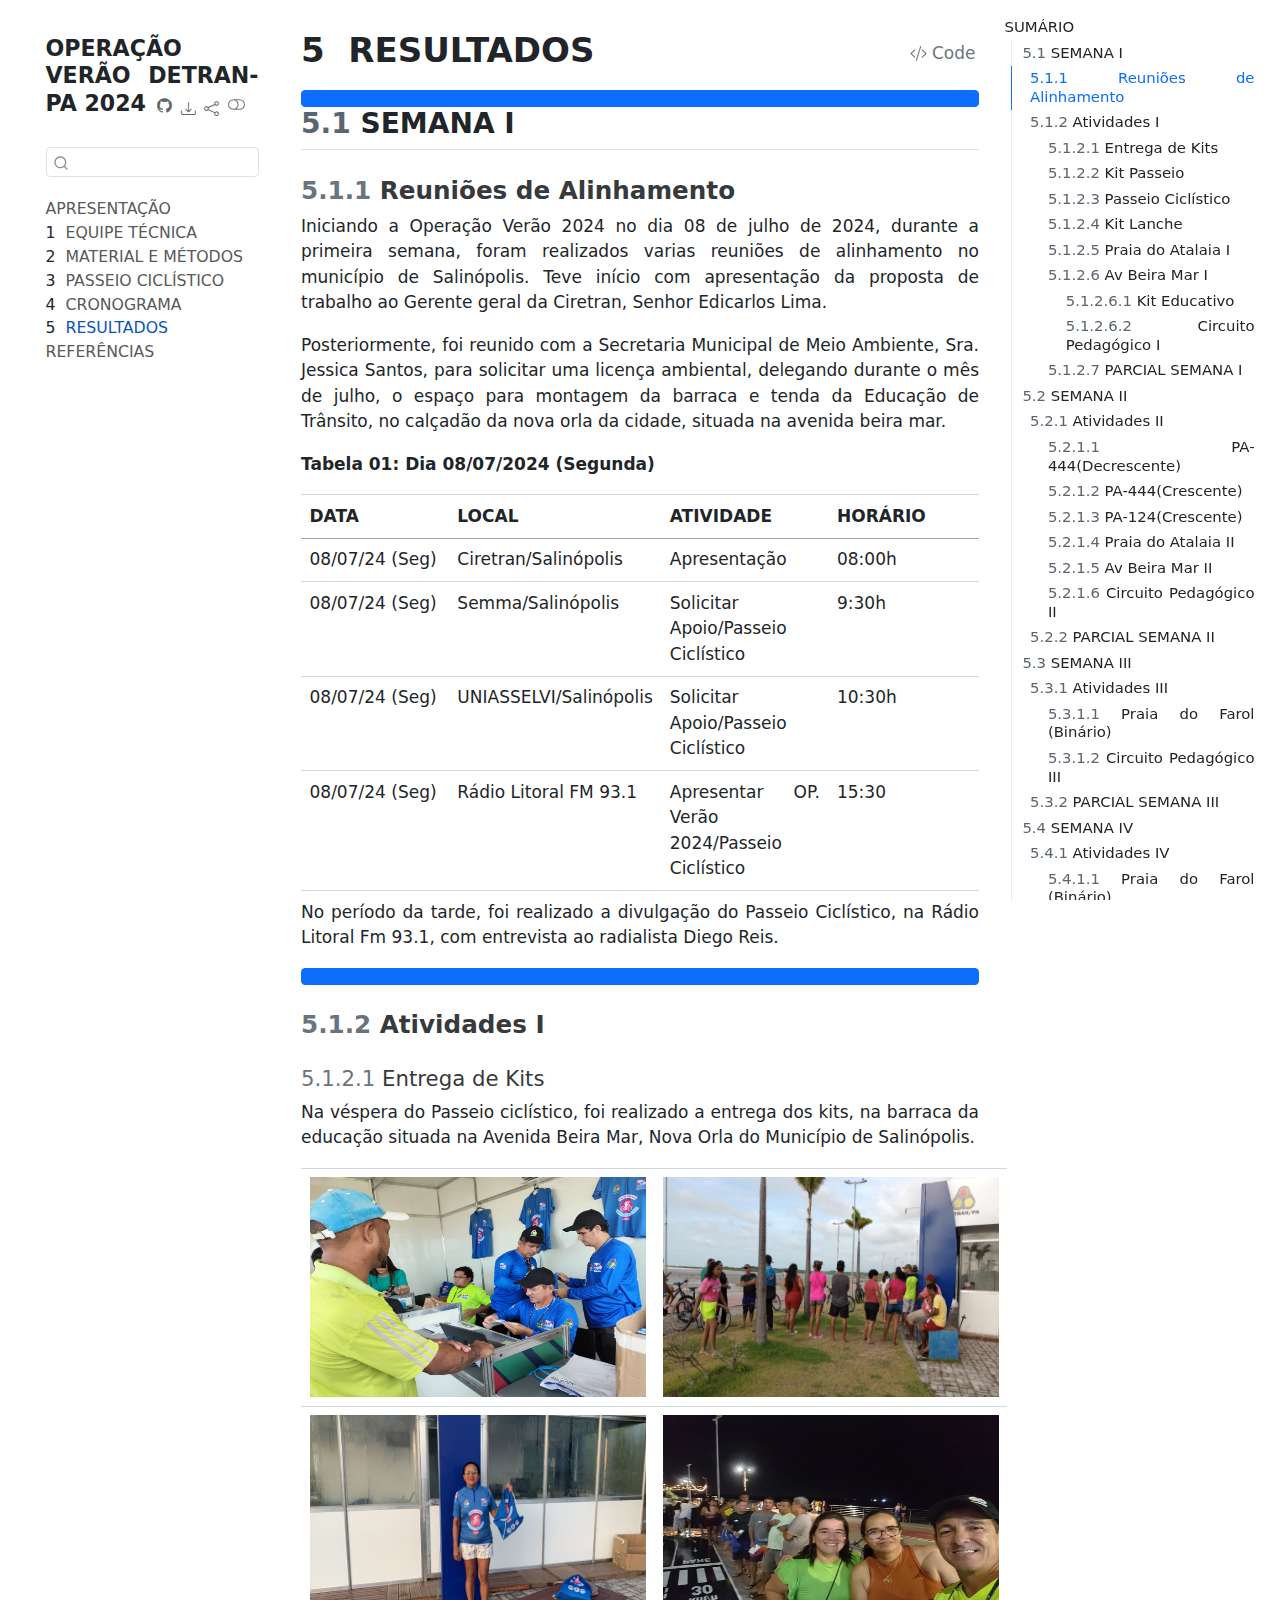
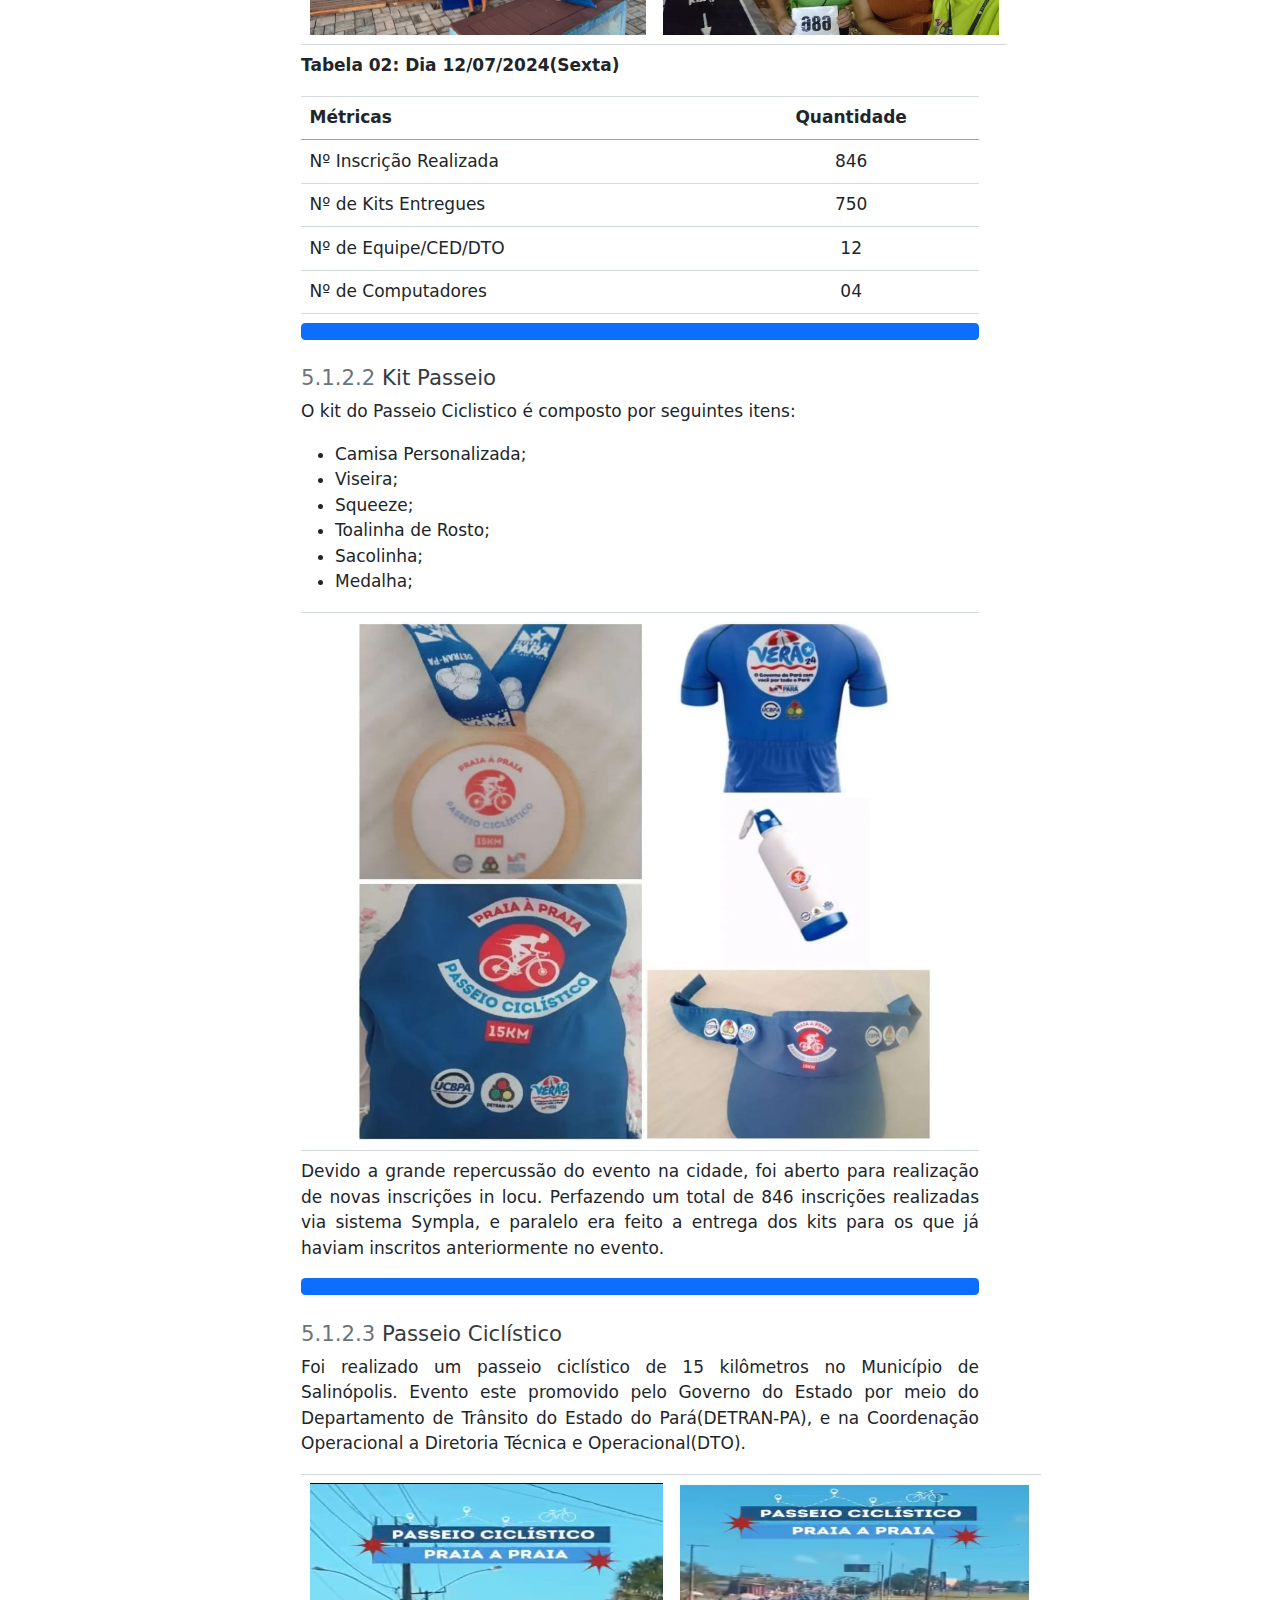
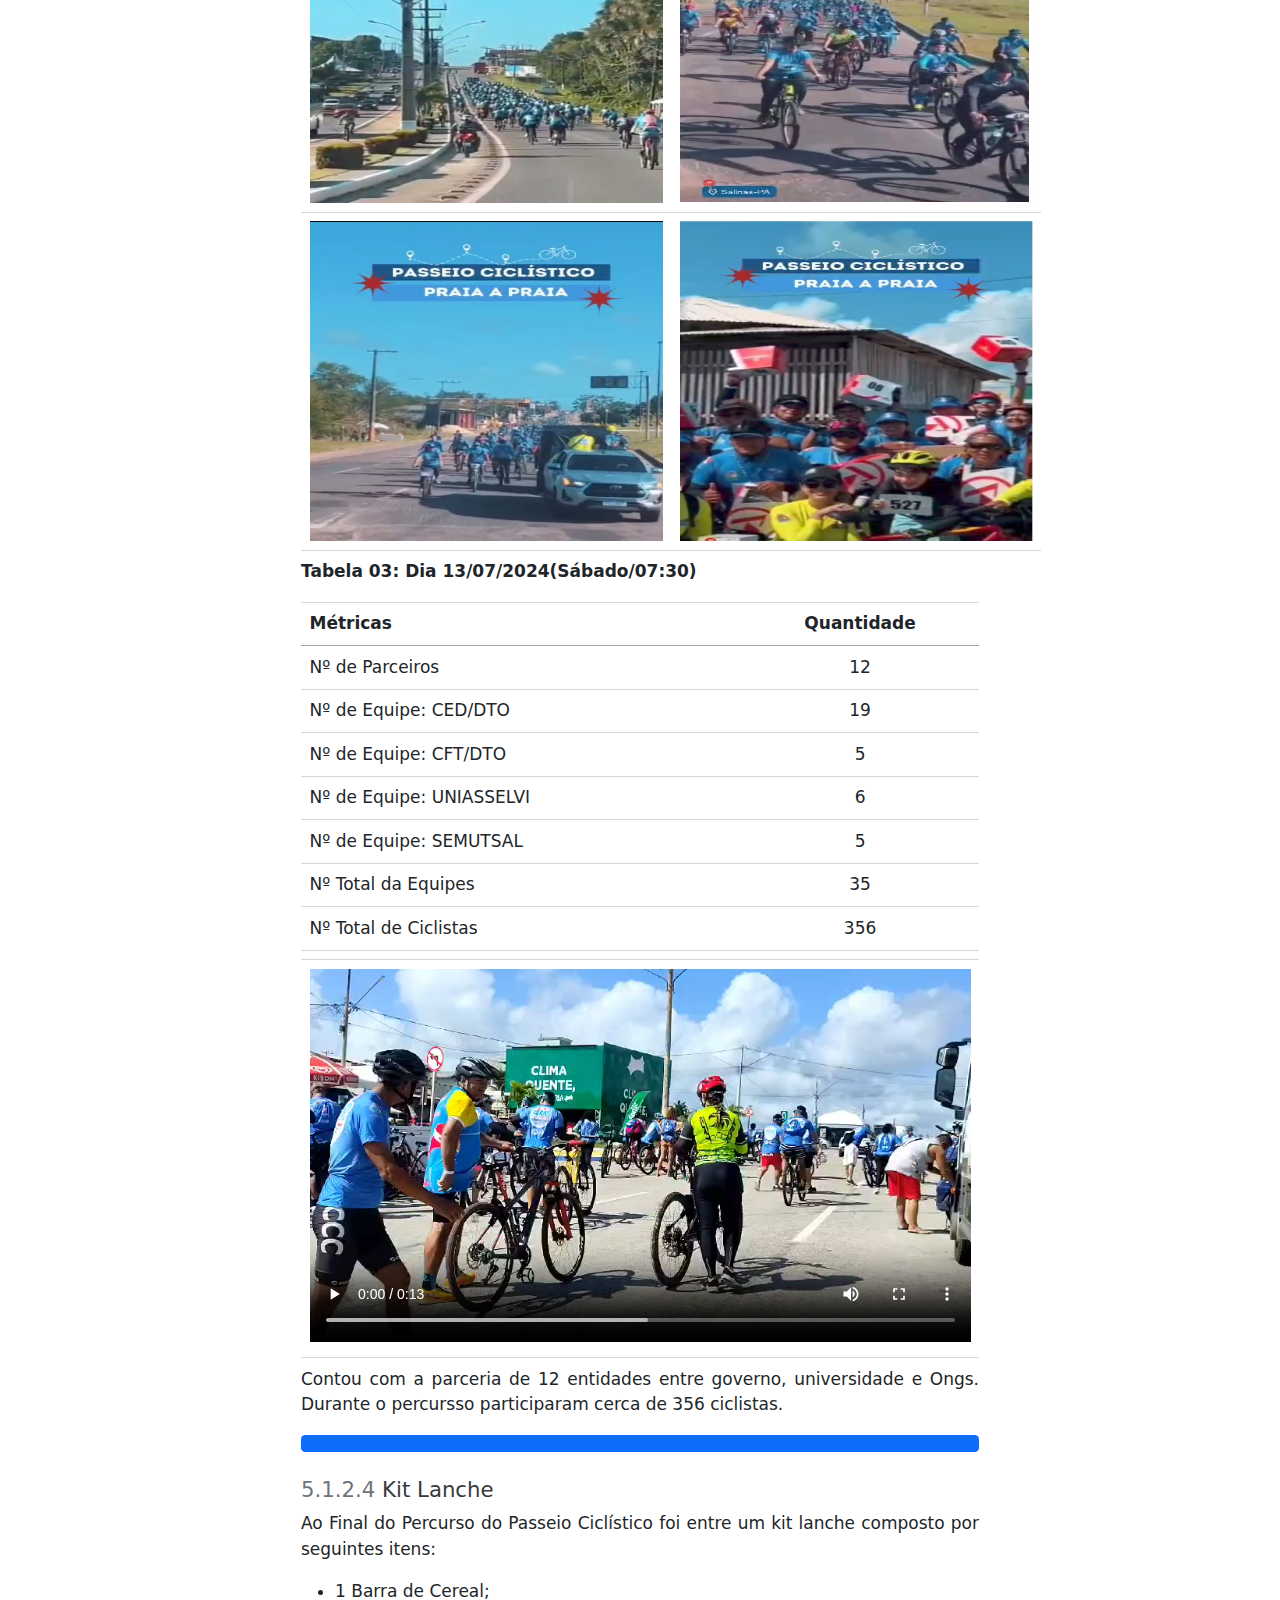
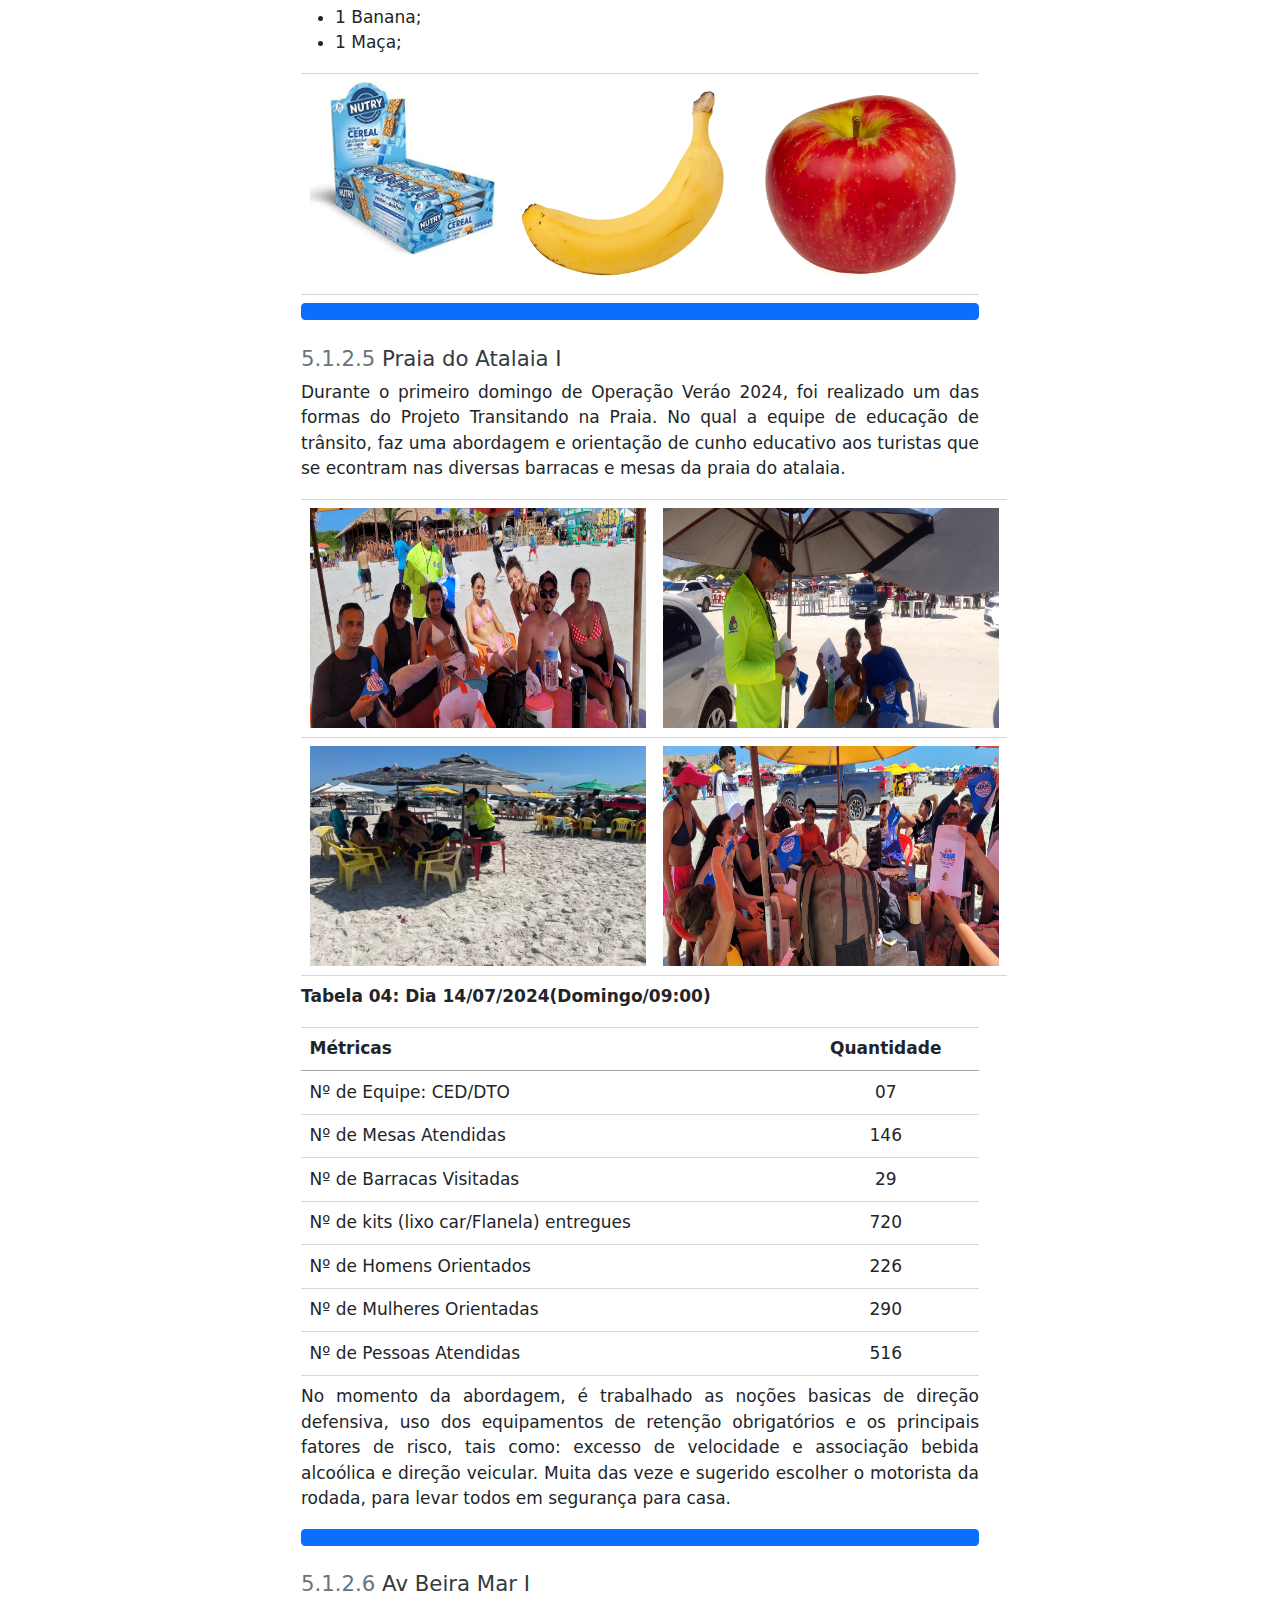
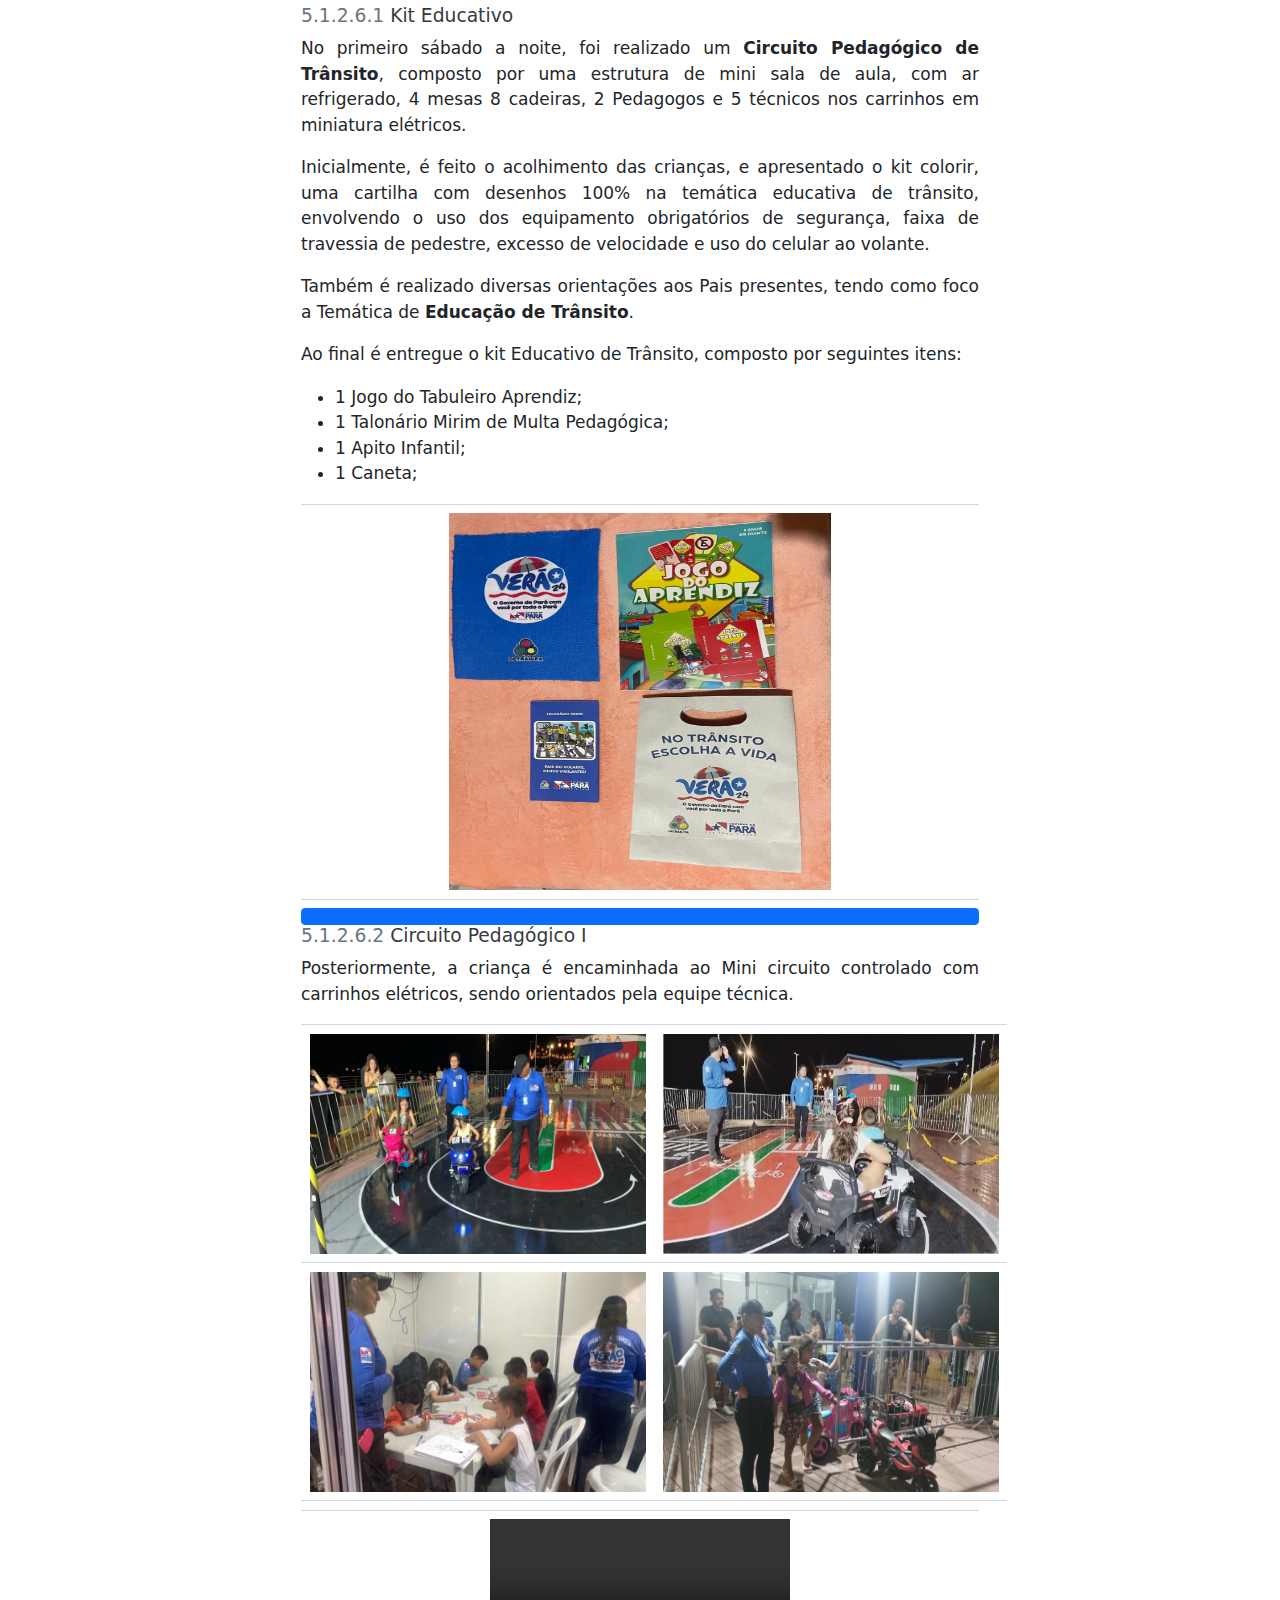
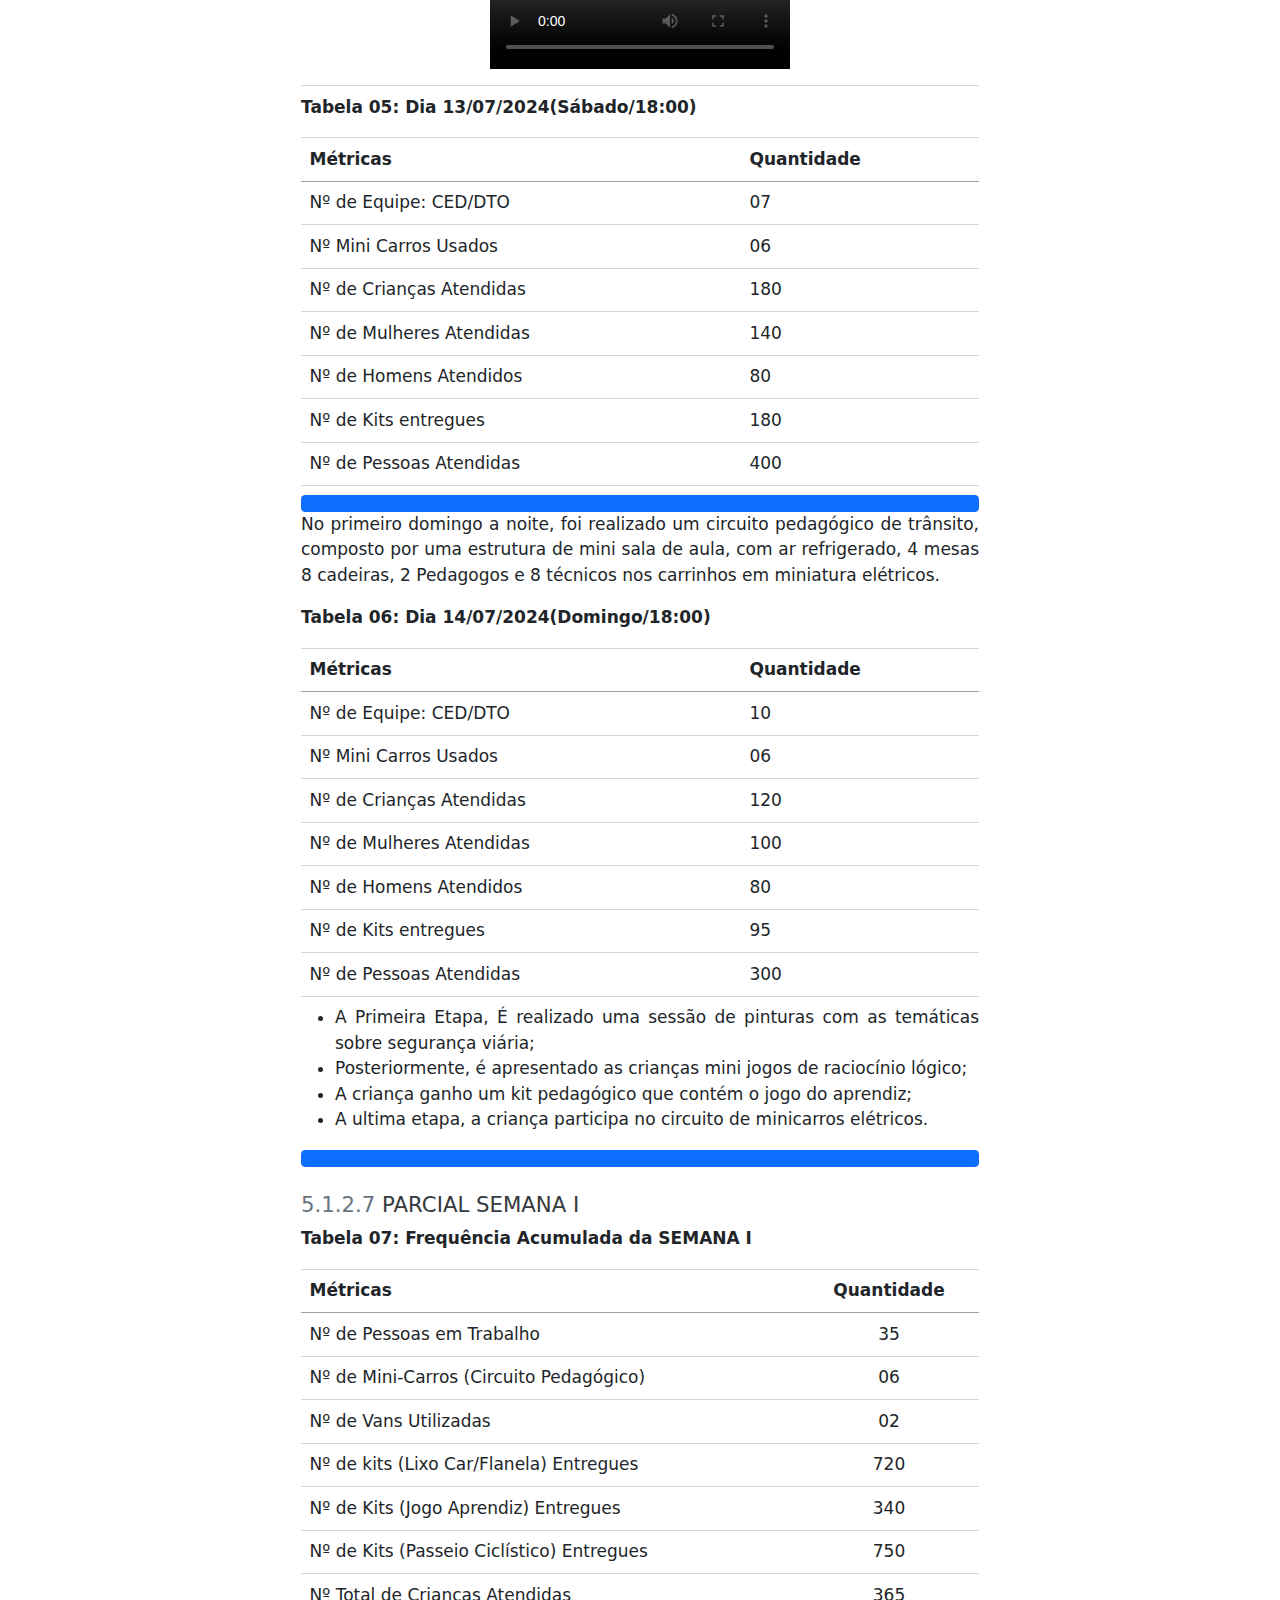
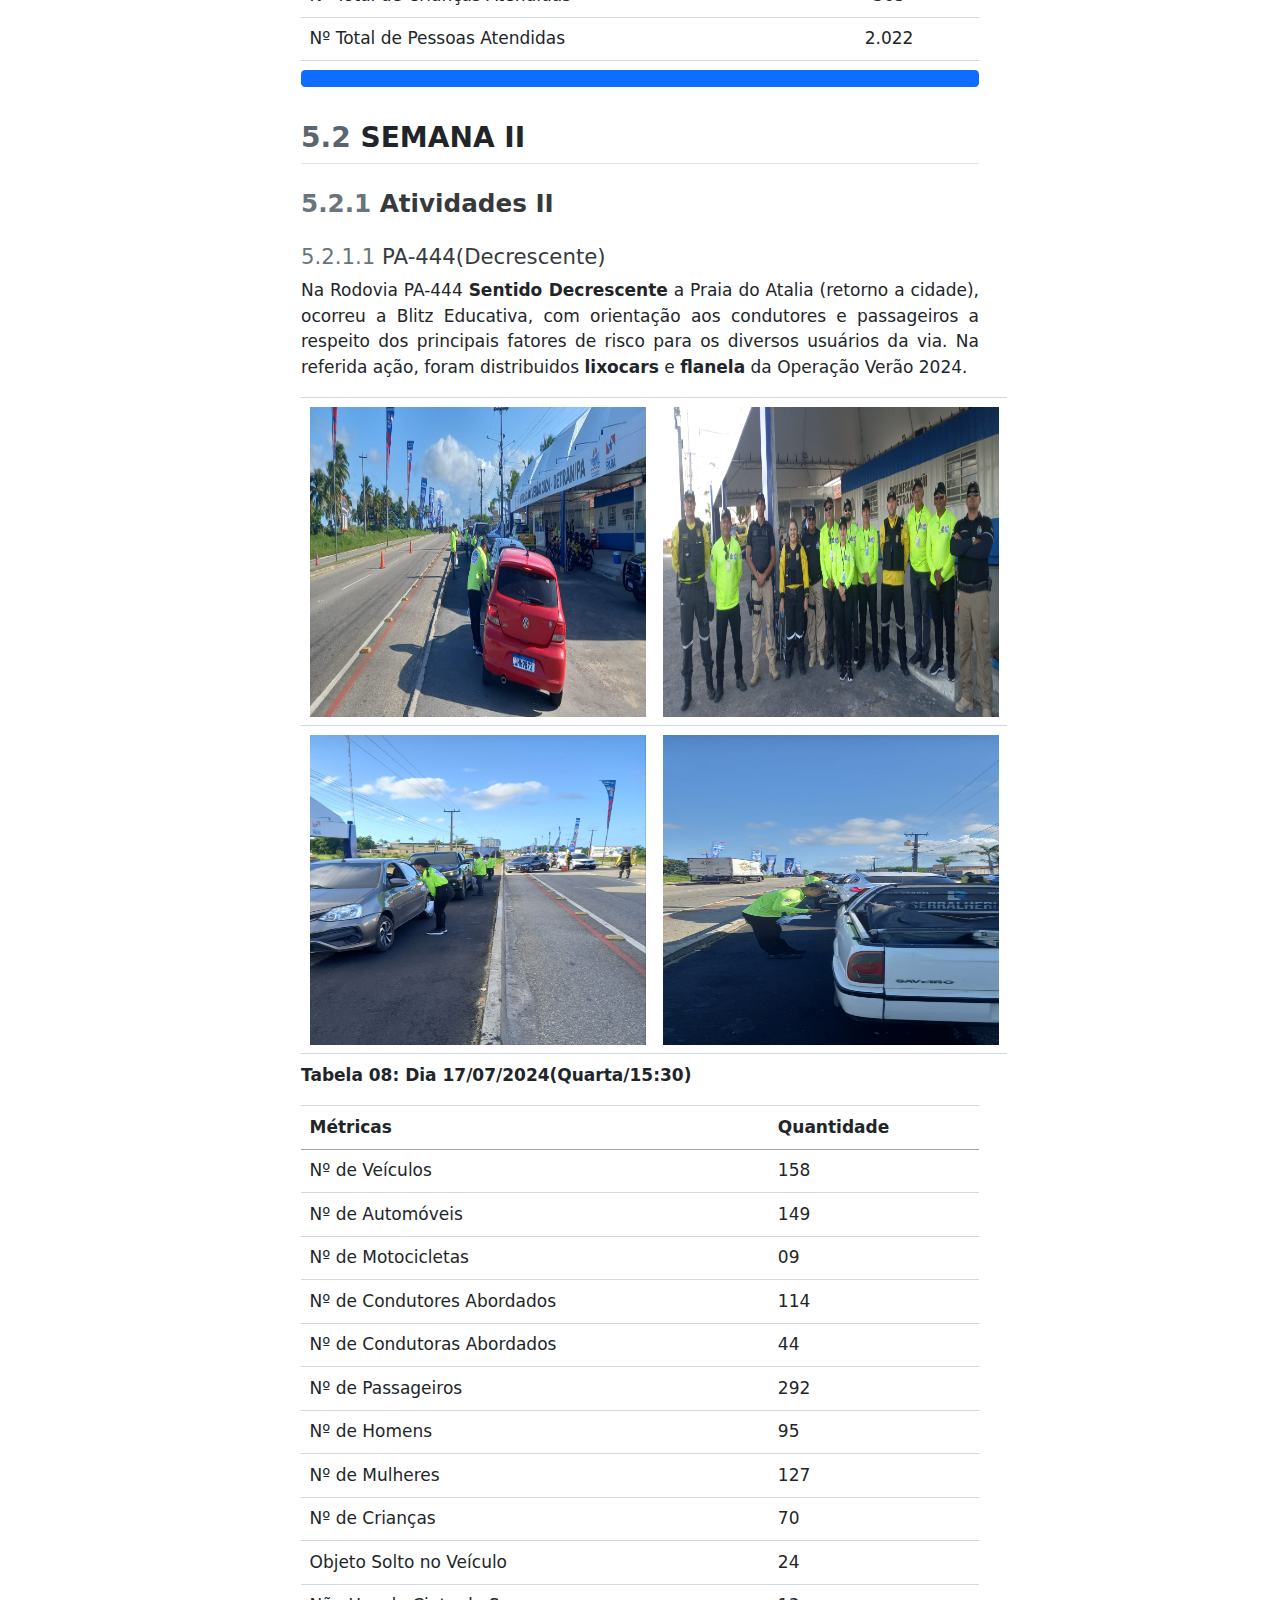
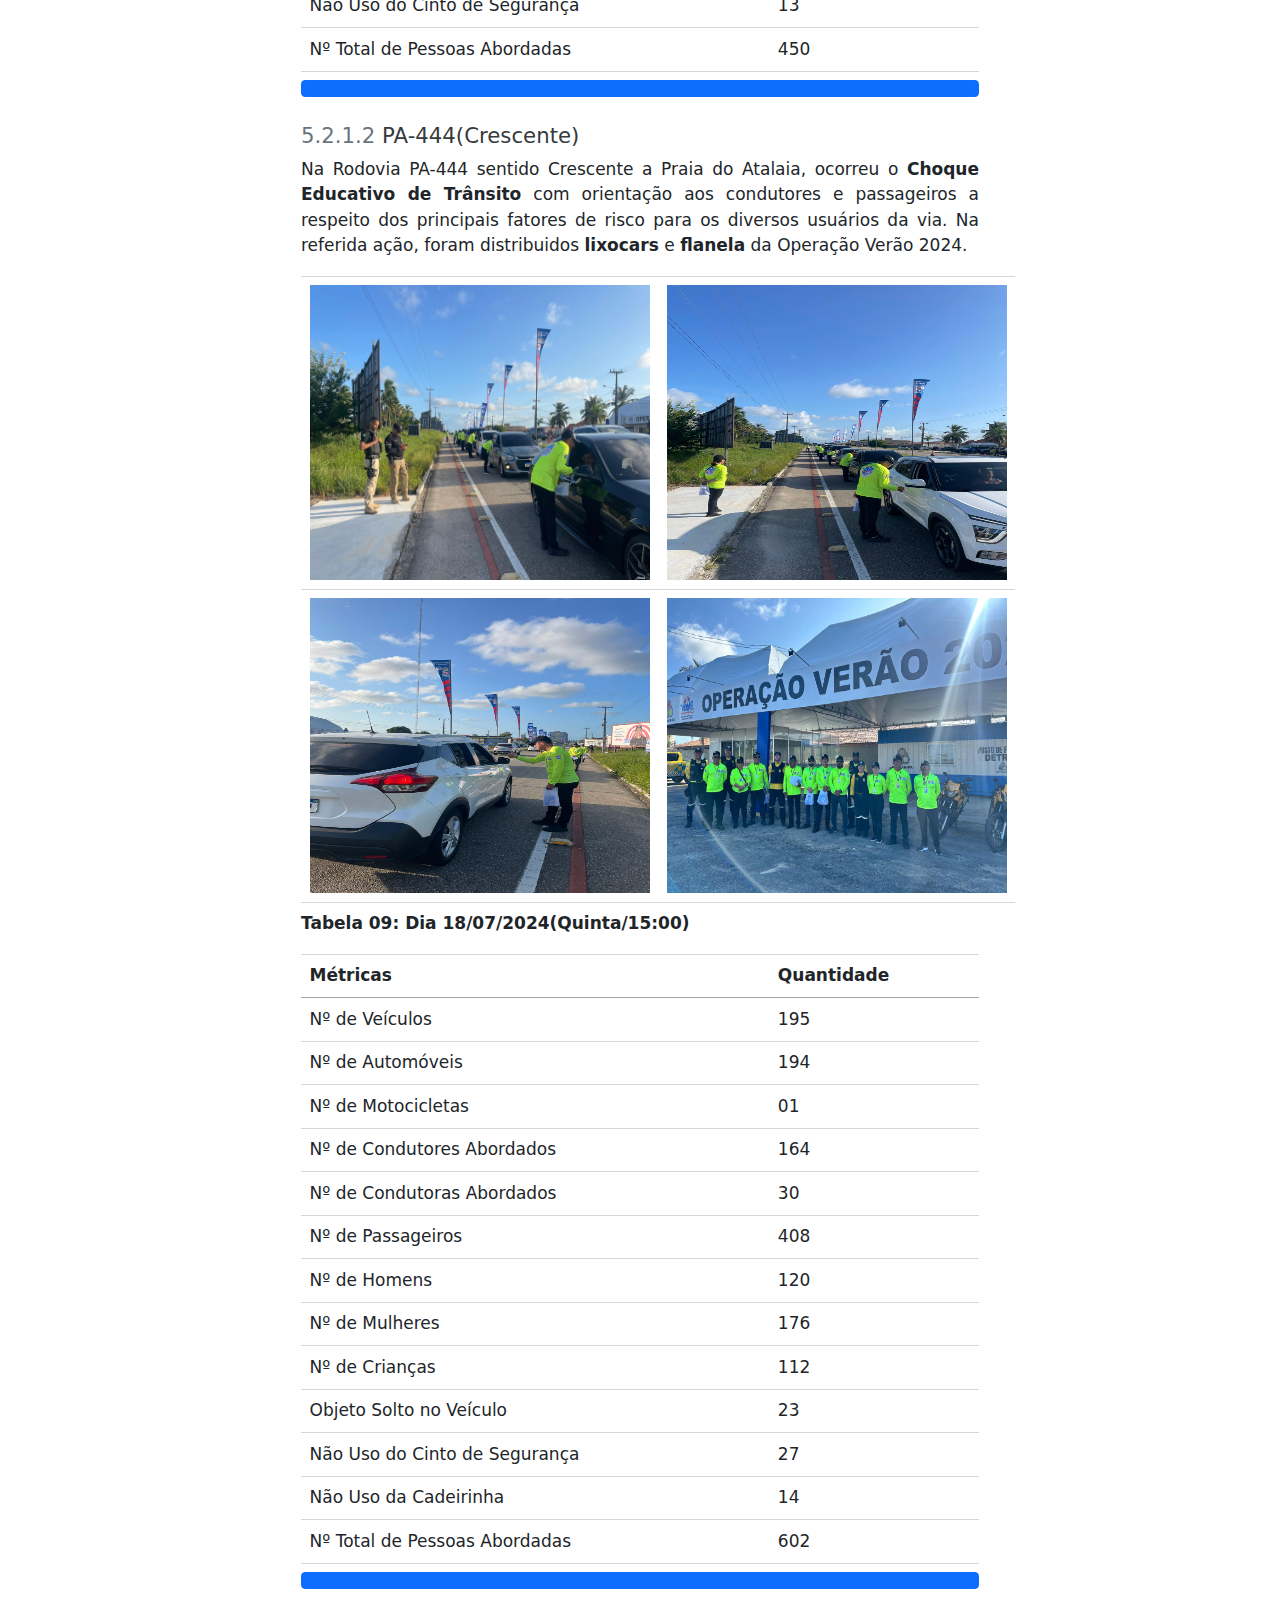
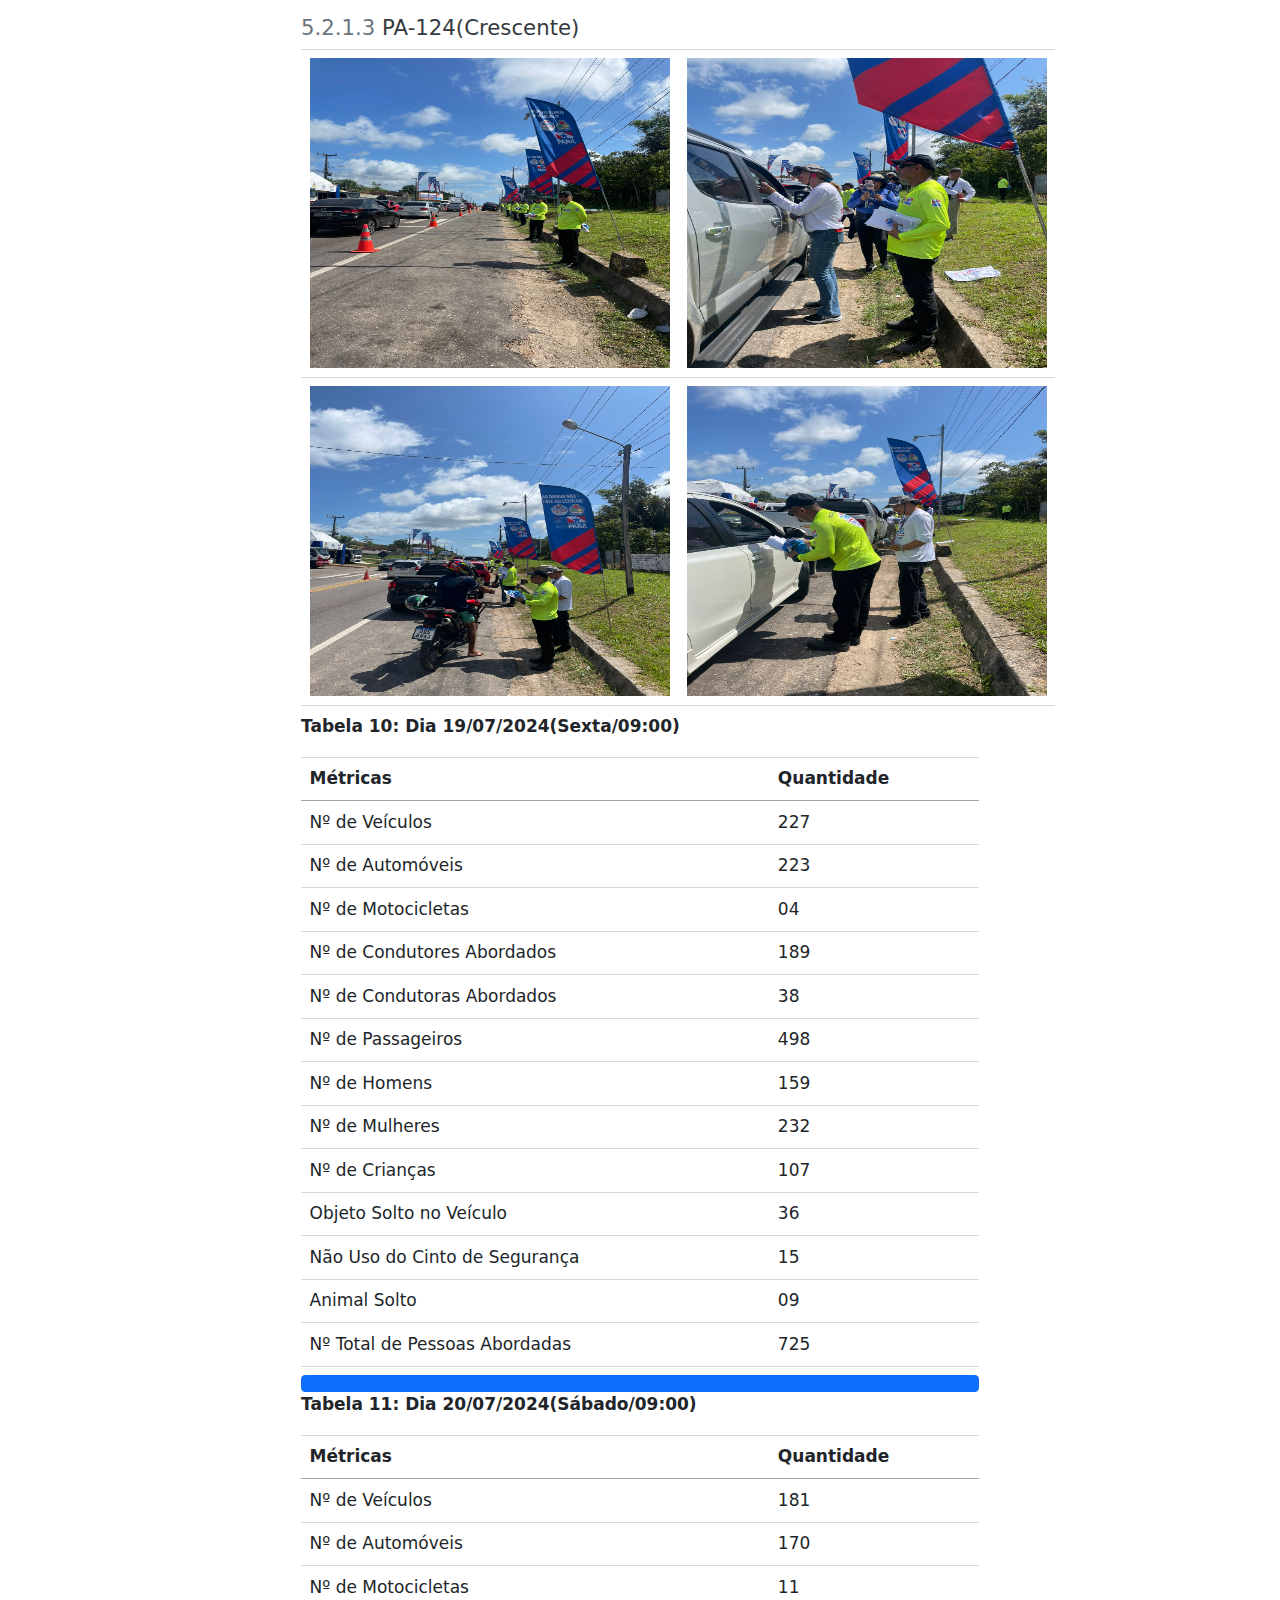
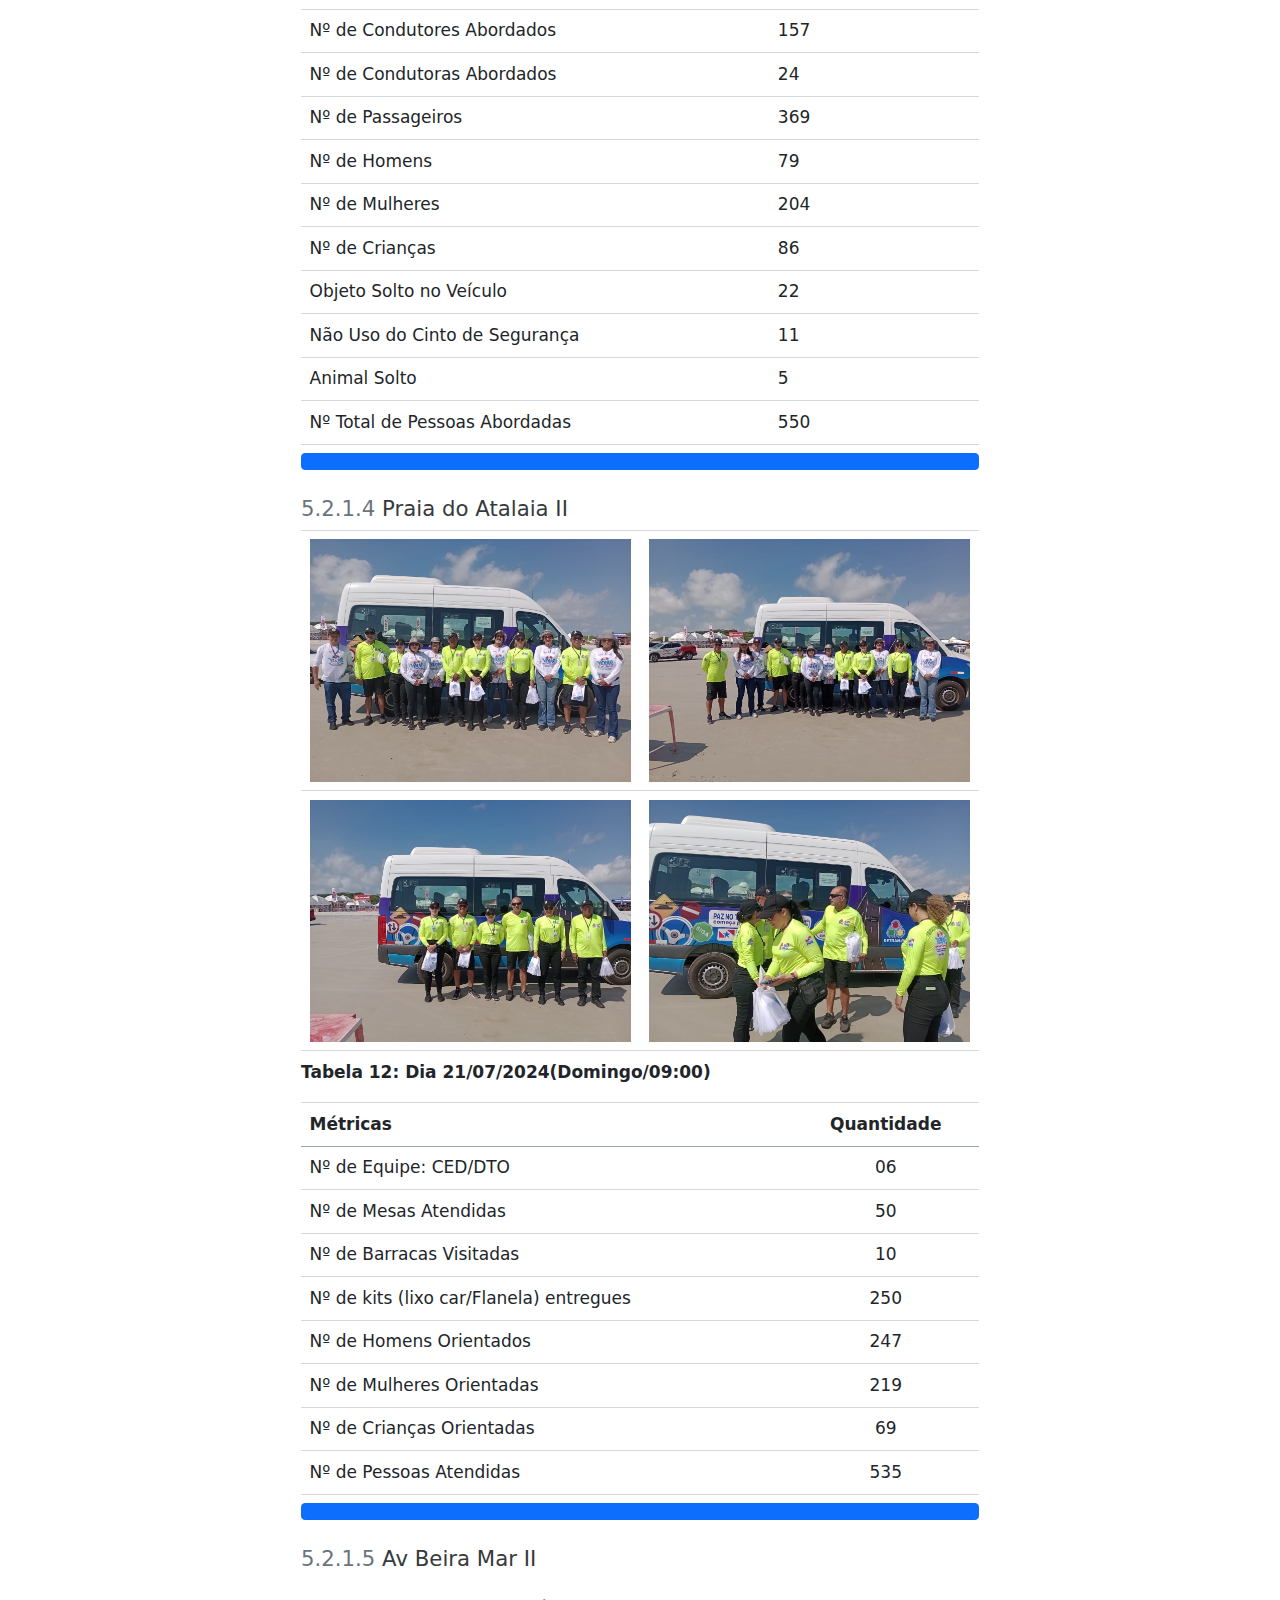
==== commit c3215fb5: "Add files via upload" ====
--- a/docs/resultados1.html
+++ b/docs/resultados1.html
@@ -524,6 +524,13 @@
 </tr>
 </tbody>
 </table>
+<table class="table">
+<tbody>
+<tr class="odd">
+<td style="text-align: center;"><video src="passeio_ciclismo1.mp4" class="img-fluid" controls=""><a href="passeio_ciclismo1.mp4">Video</a></video></td>
+</tr>
+</tbody>
+</table>
 <p>Contou com a parceria de 12 entidades entre governo, universidade e Ongs. Durante o percursso participaram cerca de 356 ciclistas.</p>
 <div class="progress">
 <div class="progress-bar" style="width: 100%;">
@@ -667,6 +674,13 @@
 <tr class="even">
 <td style="text-align: center;"><img src="Circuito_minicarros/fig7_minicarros.jpg" width="336" height="220"></td>
 <td style="text-align: center;"><img src="Circuito_minicarros/fig4_minicarros.jpg" width="336" height="220"></td>
+</tr>
+</tbody>
+</table>
+<table class="table">
+<tbody>
+<tr class="odd">
+<td style="text-align: center;"><video src="Mini_Circuito.mp4" class="img-fluid" controls=""><a href="Mini_Circuito.mp4">Video</a></video></td>
 </tr>
 </tbody>
 </table>
@@ -2994,15 +3008,15 @@
 <span id="cb1-3"><a href="#cb1-3" aria-hidden="true" tabindex="-1"></a><span class="in">  body{text-align: justify}</span></span>
 <span id="cb1-4"><a href="#cb1-4" aria-hidden="true" tabindex="-1"></a><span class="in">&lt;/style&gt;</span></span>
 <span id="cb1-5"><a href="#cb1-5" aria-hidden="true" tabindex="-1"></a><span class="in">```</span></span>
-<span id="cb1-6"><a href="#cb1-6" aria-hidden="true" tabindex="-1"></a></span>
-<span id="cb1-7"><a href="#cb1-7" aria-hidden="true" tabindex="-1"></a></span>
-<span id="cb1-8"><a href="#cb1-8" aria-hidden="true" tabindex="-1"></a>::: progress</span>
-<span id="cb1-9"><a href="#cb1-9" aria-hidden="true" tabindex="-1"></a>::: {.progress-bar style="width: 100%;"}</span>
-<span id="cb1-10"><a href="#cb1-10" aria-hidden="true" tabindex="-1"></a>:::</span>
-<span id="cb1-11"><a href="#cb1-11" aria-hidden="true" tabindex="-1"></a>:::</span>
+<span id="cb1-6"><a href="#cb1-6" aria-hidden="true" tabindex="-1"></a>::: progress</span>
+<span id="cb1-7"><a href="#cb1-7" aria-hidden="true" tabindex="-1"></a>::: {.progress-bar style="width: 100%;"}</span>
+<span id="cb1-8"><a href="#cb1-8" aria-hidden="true" tabindex="-1"></a>:::</span>
+<span id="cb1-9"><a href="#cb1-9" aria-hidden="true" tabindex="-1"></a>:::</span>
+<span id="cb1-10"><a href="#cb1-10" aria-hidden="true" tabindex="-1"></a></span>
+<span id="cb1-11"><a href="#cb1-11" aria-hidden="true" tabindex="-1"></a><span class="fu"># RESULTADOS</span></span>
 <span id="cb1-12"><a href="#cb1-12" aria-hidden="true" tabindex="-1"></a></span>
-<span id="cb1-13"><a href="#cb1-13" aria-hidden="true" tabindex="-1"></a><span class="fu"># RESULTADOS</span></span>
-<span id="cb1-14"><a href="#cb1-14" aria-hidden="true" tabindex="-1"></a><span class="fu">## SEMANA I</span></span>
+<span id="cb1-13"><a href="#cb1-13" aria-hidden="true" tabindex="-1"></a><span class="fu">## SEMANA I</span></span>
+<span id="cb1-14"><a href="#cb1-14" aria-hidden="true" tabindex="-1"></a></span>
 <span id="cb1-15"><a href="#cb1-15" aria-hidden="true" tabindex="-1"></a><span class="fu">### Reuniões de Alinhamento</span></span>
 <span id="cb1-16"><a href="#cb1-16" aria-hidden="true" tabindex="-1"></a></span>
 <span id="cb1-17"><a href="#cb1-17" aria-hidden="true" tabindex="-1"></a>Iniciando a Operação Verão 2024 no dia 08 de julho de 2024, durante a primeira semana, foram realizados varias reuniões de alinhamento no município de Salinópolis. Teve início com apresentação da proposta de trabalho ao Gerente geral da Ciretran, Senhor Edicarlos Lima.</span>
@@ -3026,802 +3040,804 @@
 <span id="cb1-35"><a href="#cb1-35" aria-hidden="true" tabindex="-1"></a>:::</span>
 <span id="cb1-36"><a href="#cb1-36" aria-hidden="true" tabindex="-1"></a></span>
 <span id="cb1-37"><a href="#cb1-37" aria-hidden="true" tabindex="-1"></a><span class="fu">### Atividades I</span></span>
-<span id="cb1-38"><a href="#cb1-38" aria-hidden="true" tabindex="-1"></a><span class="fu">#### Entrega de Kits</span></span>
-<span id="cb1-39"><a href="#cb1-39" aria-hidden="true" tabindex="-1"></a></span>
-<span id="cb1-40"><a href="#cb1-40" aria-hidden="true" tabindex="-1"></a>Na véspera do Passeio ciclístico, foi realizado a entrega dos kits, na barraca da educação situada na Avenida Beira Mar, Nova Orla do Município de Salinópolis.</span>
-<span id="cb1-41"><a href="#cb1-41" aria-hidden="true" tabindex="-1"></a></span>
-<span id="cb1-42"><a href="#cb1-42" aria-hidden="true" tabindex="-1"></a>|                                                                 |                                                                 |</span>
-<span id="cb1-43"><a href="#cb1-43" aria-hidden="true" tabindex="-1"></a>|:----------------------------------:|:----------------------------------:|</span>
-<span id="cb1-44"><a href="#cb1-44" aria-hidden="true" tabindex="-1"></a>| <span class="al">![](Dia12_nova_orla/fig1_entrega.jpg)</span>{width="336" height="220"} | <span class="al">![](Dia12_nova_orla/fig2_entrega.jpg)</span>{width="336" height="220"} |</span>
-<span id="cb1-45"><a href="#cb1-45" aria-hidden="true" tabindex="-1"></a>| <span class="al">![](Dia12_nova_orla/fig4_entrega.jpg)</span>{width="336" height="220"} | <span class="al">![](Dia12_nova_orla/fig3_entrega.jpg)</span>{width="336" height="220"} |</span>
-<span id="cb1-46"><a href="#cb1-46" aria-hidden="true" tabindex="-1"></a></span>
-<span id="cb1-47"><a href="#cb1-47" aria-hidden="true" tabindex="-1"></a>**Tabela 02: Dia 12/07/2024(Sexta)**</span>
-<span id="cb1-48"><a href="#cb1-48" aria-hidden="true" tabindex="-1"></a></span>
-<span id="cb1-49"><a href="#cb1-49" aria-hidden="true" tabindex="-1"></a>| Métricas               | Quantidade |</span>
-<span id="cb1-50"><a href="#cb1-50" aria-hidden="true" tabindex="-1"></a>|------------------------|:----------:|</span>
-<span id="cb1-51"><a href="#cb1-51" aria-hidden="true" tabindex="-1"></a>| Nº Inscrição Realizada |    846     |</span>
-<span id="cb1-52"><a href="#cb1-52" aria-hidden="true" tabindex="-1"></a>| Nº de Kits Entregues   |    750     |</span>
-<span id="cb1-53"><a href="#cb1-53" aria-hidden="true" tabindex="-1"></a>| Nº de Equipe/CED/DTO   |     12     |</span>
-<span id="cb1-54"><a href="#cb1-54" aria-hidden="true" tabindex="-1"></a>| Nº de Computadores     |     04     |</span>
-<span id="cb1-55"><a href="#cb1-55" aria-hidden="true" tabindex="-1"></a></span>
-<span id="cb1-56"><a href="#cb1-56" aria-hidden="true" tabindex="-1"></a>::: progress</span>
-<span id="cb1-57"><a href="#cb1-57" aria-hidden="true" tabindex="-1"></a>::: {.progress-bar style="width: 100%;"}</span>
-<span id="cb1-58"><a href="#cb1-58" aria-hidden="true" tabindex="-1"></a>:::</span>
+<span id="cb1-38"><a href="#cb1-38" aria-hidden="true" tabindex="-1"></a></span>
+<span id="cb1-39"><a href="#cb1-39" aria-hidden="true" tabindex="-1"></a><span class="fu">#### Entrega de Kits</span></span>
+<span id="cb1-40"><a href="#cb1-40" aria-hidden="true" tabindex="-1"></a></span>
+<span id="cb1-41"><a href="#cb1-41" aria-hidden="true" tabindex="-1"></a>Na véspera do Passeio ciclístico, foi realizado a entrega dos kits, na barraca da educação situada na Avenida Beira Mar, Nova Orla do Município de Salinópolis.</span>
+<span id="cb1-42"><a href="#cb1-42" aria-hidden="true" tabindex="-1"></a></span>
+<span id="cb1-43"><a href="#cb1-43" aria-hidden="true" tabindex="-1"></a>|                                                                 |                                                                 |</span>
+<span id="cb1-44"><a href="#cb1-44" aria-hidden="true" tabindex="-1"></a>|:----------------------------------:|:----------------------------------:|</span>
+<span id="cb1-45"><a href="#cb1-45" aria-hidden="true" tabindex="-1"></a>| <span class="al">![](Dia12_nova_orla/fig1_entrega.jpg)</span>{width="336" height="220"} | <span class="al">![](Dia12_nova_orla/fig2_entrega.jpg)</span>{width="336" height="220"} |</span>
+<span id="cb1-46"><a href="#cb1-46" aria-hidden="true" tabindex="-1"></a>| <span class="al">![](Dia12_nova_orla/fig4_entrega.jpg)</span>{width="336" height="220"} | <span class="al">![](Dia12_nova_orla/fig3_entrega.jpg)</span>{width="336" height="220"} |</span>
+<span id="cb1-47"><a href="#cb1-47" aria-hidden="true" tabindex="-1"></a></span>
+<span id="cb1-48"><a href="#cb1-48" aria-hidden="true" tabindex="-1"></a>**Tabela 02: Dia 12/07/2024(Sexta)**</span>
+<span id="cb1-49"><a href="#cb1-49" aria-hidden="true" tabindex="-1"></a></span>
+<span id="cb1-50"><a href="#cb1-50" aria-hidden="true" tabindex="-1"></a>| Métricas               | Quantidade |</span>
+<span id="cb1-51"><a href="#cb1-51" aria-hidden="true" tabindex="-1"></a>|------------------------|:----------:|</span>
+<span id="cb1-52"><a href="#cb1-52" aria-hidden="true" tabindex="-1"></a>| Nº Inscrição Realizada |    846     |</span>
+<span id="cb1-53"><a href="#cb1-53" aria-hidden="true" tabindex="-1"></a>| Nº de Kits Entregues   |    750     |</span>
+<span id="cb1-54"><a href="#cb1-54" aria-hidden="true" tabindex="-1"></a>| Nº de Equipe/CED/DTO   |     12     |</span>
+<span id="cb1-55"><a href="#cb1-55" aria-hidden="true" tabindex="-1"></a>| Nº de Computadores     |     04     |</span>
+<span id="cb1-56"><a href="#cb1-56" aria-hidden="true" tabindex="-1"></a></span>
+<span id="cb1-57"><a href="#cb1-57" aria-hidden="true" tabindex="-1"></a>::: progress</span>
+<span id="cb1-58"><a href="#cb1-58" aria-hidden="true" tabindex="-1"></a>::: {.progress-bar style="width: 100%;"}</span>
 <span id="cb1-59"><a href="#cb1-59" aria-hidden="true" tabindex="-1"></a>:::</span>
-<span id="cb1-60"><a href="#cb1-60" aria-hidden="true" tabindex="-1"></a></span>
-<span id="cb1-61"><a href="#cb1-61" aria-hidden="true" tabindex="-1"></a><span class="fu">#### Kit Passeio</span></span>
-<span id="cb1-62"><a href="#cb1-62" aria-hidden="true" tabindex="-1"></a></span>
-<span id="cb1-63"><a href="#cb1-63" aria-hidden="true" tabindex="-1"></a>O kit do Passeio Ciclistico é composto por seguintes itens:</span>
-<span id="cb1-64"><a href="#cb1-64" aria-hidden="true" tabindex="-1"></a></span>
-<span id="cb1-65"><a href="#cb1-65" aria-hidden="true" tabindex="-1"></a><span class="ss">-   </span>Camisa Personalizada;</span>
-<span id="cb1-66"><a href="#cb1-66" aria-hidden="true" tabindex="-1"></a><span class="ss">-   </span>Viseira;</span>
-<span id="cb1-67"><a href="#cb1-67" aria-hidden="true" tabindex="-1"></a><span class="ss">-   </span>Squeeze;</span>
-<span id="cb1-68"><a href="#cb1-68" aria-hidden="true" tabindex="-1"></a><span class="ss">-   </span>Toalinha de Rosto;</span>
-<span id="cb1-69"><a href="#cb1-69" aria-hidden="true" tabindex="-1"></a><span class="ss">-   </span>Sacolinha;</span>
-<span id="cb1-70"><a href="#cb1-70" aria-hidden="true" tabindex="-1"></a><span class="ss">-   </span>Medalha;</span>
-<span id="cb1-71"><a href="#cb1-71" aria-hidden="true" tabindex="-1"></a></span>
-<span id="cb1-72"><a href="#cb1-72" aria-hidden="true" tabindex="-1"></a>|                                                                   |</span>
-<span id="cb1-73"><a href="#cb1-73" aria-hidden="true" tabindex="-1"></a>|:-----------------------------------------------------------------:|</span>
-<span id="cb1-74"><a href="#cb1-74" aria-hidden="true" tabindex="-1"></a>| <span class="al">![](DIA13_PASSEIO/fig5_kit_corrida.jpg)</span>{width="584" height="520"} |</span>
-<span id="cb1-75"><a href="#cb1-75" aria-hidden="true" tabindex="-1"></a></span>
-<span id="cb1-76"><a href="#cb1-76" aria-hidden="true" tabindex="-1"></a>Devido a grande repercussão do evento na cidade, foi aberto para realização de novas inscrições in locu. Perfazendo um total de 846 inscrições realizadas via sistema Sympla, e paralelo era feito a entrega dos kits para os que já haviam inscritos anteriormente no evento.</span>
-<span id="cb1-77"><a href="#cb1-77" aria-hidden="true" tabindex="-1"></a></span>
-<span id="cb1-78"><a href="#cb1-78" aria-hidden="true" tabindex="-1"></a>::: progress</span>
-<span id="cb1-79"><a href="#cb1-79" aria-hidden="true" tabindex="-1"></a>::: {.progress-bar style="width: 100%;"}</span>
-<span id="cb1-80"><a href="#cb1-80" aria-hidden="true" tabindex="-1"></a>:::</span>
+<span id="cb1-60"><a href="#cb1-60" aria-hidden="true" tabindex="-1"></a>:::</span>
+<span id="cb1-61"><a href="#cb1-61" aria-hidden="true" tabindex="-1"></a></span>
+<span id="cb1-62"><a href="#cb1-62" aria-hidden="true" tabindex="-1"></a><span class="fu">#### Kit Passeio</span></span>
+<span id="cb1-63"><a href="#cb1-63" aria-hidden="true" tabindex="-1"></a></span>
+<span id="cb1-64"><a href="#cb1-64" aria-hidden="true" tabindex="-1"></a>O kit do Passeio Ciclistico é composto por seguintes itens:</span>
+<span id="cb1-65"><a href="#cb1-65" aria-hidden="true" tabindex="-1"></a></span>
+<span id="cb1-66"><a href="#cb1-66" aria-hidden="true" tabindex="-1"></a><span class="ss">-   </span>Camisa Personalizada;</span>
+<span id="cb1-67"><a href="#cb1-67" aria-hidden="true" tabindex="-1"></a><span class="ss">-   </span>Viseira;</span>
+<span id="cb1-68"><a href="#cb1-68" aria-hidden="true" tabindex="-1"></a><span class="ss">-   </span>Squeeze;</span>
+<span id="cb1-69"><a href="#cb1-69" aria-hidden="true" tabindex="-1"></a><span class="ss">-   </span>Toalinha de Rosto;</span>
+<span id="cb1-70"><a href="#cb1-70" aria-hidden="true" tabindex="-1"></a><span class="ss">-   </span>Sacolinha;</span>
+<span id="cb1-71"><a href="#cb1-71" aria-hidden="true" tabindex="-1"></a><span class="ss">-   </span>Medalha;</span>
+<span id="cb1-72"><a href="#cb1-72" aria-hidden="true" tabindex="-1"></a></span>
+<span id="cb1-73"><a href="#cb1-73" aria-hidden="true" tabindex="-1"></a>|                                                                   |</span>
+<span id="cb1-74"><a href="#cb1-74" aria-hidden="true" tabindex="-1"></a>|:-----------------------------------------------------------------:|</span>
+<span id="cb1-75"><a href="#cb1-75" aria-hidden="true" tabindex="-1"></a>| <span class="al">![](DIA13_PASSEIO/fig5_kit_corrida.jpg)</span>{width="584" height="520"} |</span>
+<span id="cb1-76"><a href="#cb1-76" aria-hidden="true" tabindex="-1"></a></span>
+<span id="cb1-77"><a href="#cb1-77" aria-hidden="true" tabindex="-1"></a>Devido a grande repercussão do evento na cidade, foi aberto para realização de novas inscrições in locu. Perfazendo um total de 846 inscrições realizadas via sistema Sympla, e paralelo era feito a entrega dos kits para os que já haviam inscritos anteriormente no evento.</span>
+<span id="cb1-78"><a href="#cb1-78" aria-hidden="true" tabindex="-1"></a></span>
+<span id="cb1-79"><a href="#cb1-79" aria-hidden="true" tabindex="-1"></a>::: progress</span>
+<span id="cb1-80"><a href="#cb1-80" aria-hidden="true" tabindex="-1"></a>::: {.progress-bar style="width: 100%;"}</span>
 <span id="cb1-81"><a href="#cb1-81" aria-hidden="true" tabindex="-1"></a>:::</span>
-<span id="cb1-82"><a href="#cb1-82" aria-hidden="true" tabindex="-1"></a></span>
-<span id="cb1-83"><a href="#cb1-83" aria-hidden="true" tabindex="-1"></a><span class="fu">#### Passeio Ciclístico</span></span>
-<span id="cb1-84"><a href="#cb1-84" aria-hidden="true" tabindex="-1"></a></span>
-<span id="cb1-85"><a href="#cb1-85" aria-hidden="true" tabindex="-1"></a>Foi realizado um passeio ciclístico de 15 kilômetros no Município de Salinópolis. Evento este promovido pelo Governo do Estado por meio do Departamento de Trânsito do Estado do Pará(DETRAN-PA), e na Coordenação Operacional a Diretoria Técnica e Operacional(DTO).</span>
-<span id="cb1-86"><a href="#cb1-86" aria-hidden="true" tabindex="-1"></a></span>
-<span id="cb1-87"><a href="#cb1-87" aria-hidden="true" tabindex="-1"></a>|                                                               |                                                               |</span>
-<span id="cb1-88"><a href="#cb1-88" aria-hidden="true" tabindex="-1"></a>|:----------------------------------:|:----------------------------------:|</span>
-<span id="cb1-89"><a href="#cb1-89" aria-hidden="true" tabindex="-1"></a>| <span class="al">![](DIA13_PASSEIO/fig4_passeio.jpg)</span>{width="353" height="320"} | <span class="al">![](DIA13_PASSEIO/fig2_passeio.jpg)</span>{width="353" height="320"} |</span>
-<span id="cb1-90"><a href="#cb1-90" aria-hidden="true" tabindex="-1"></a>| <span class="al">![](DIA13_PASSEIO/fig1_passeio.jpg)</span>{width="353" height="320"} | <span class="al">![](DIA13_PASSEIO/fig3_passeio.jpg)</span>{width="353" height="320"} |</span>
-<span id="cb1-91"><a href="#cb1-91" aria-hidden="true" tabindex="-1"></a></span>
-<span id="cb1-92"><a href="#cb1-92" aria-hidden="true" tabindex="-1"></a>**Tabela 03: Dia 13/07/2024(Sábado/07:30)**</span>
-<span id="cb1-93"><a href="#cb1-93" aria-hidden="true" tabindex="-1"></a></span>
-<span id="cb1-94"><a href="#cb1-94" aria-hidden="true" tabindex="-1"></a>| Métricas                 | Quantidade |</span>
-<span id="cb1-95"><a href="#cb1-95" aria-hidden="true" tabindex="-1"></a>|--------------------------|:----------:|</span>
-<span id="cb1-96"><a href="#cb1-96" aria-hidden="true" tabindex="-1"></a>| Nº de Parceiros          |     12     |</span>
-<span id="cb1-97"><a href="#cb1-97" aria-hidden="true" tabindex="-1"></a>| Nº de Equipe: CED/DTO    |     19     |</span>
-<span id="cb1-98"><a href="#cb1-98" aria-hidden="true" tabindex="-1"></a>| Nº de Equipe: CFT/DTO    |     5      |</span>
-<span id="cb1-99"><a href="#cb1-99" aria-hidden="true" tabindex="-1"></a>| Nº de Equipe: UNIASSELVI |     6      |</span>
-<span id="cb1-100"><a href="#cb1-100" aria-hidden="true" tabindex="-1"></a>| Nº de Equipe: SEMUTSAL   |     5      |</span>
-<span id="cb1-101"><a href="#cb1-101" aria-hidden="true" tabindex="-1"></a>| Nº Total da Equipes      |     35     |</span>
-<span id="cb1-102"><a href="#cb1-102" aria-hidden="true" tabindex="-1"></a>| Nº Total de Ciclistas    |    356     |</span>
-<span id="cb1-103"><a href="#cb1-103" aria-hidden="true" tabindex="-1"></a></span>
-<span id="cb1-104"><a href="#cb1-104" aria-hidden="true" tabindex="-1"></a>Contou com a parceria de 12 entidades entre governo, universidade e Ongs. Durante o percursso participaram cerca de 356 ciclistas.</span>
-<span id="cb1-105"><a href="#cb1-105" aria-hidden="true" tabindex="-1"></a></span>
-<span id="cb1-106"><a href="#cb1-106" aria-hidden="true" tabindex="-1"></a></span>
-<span id="cb1-107"><a href="#cb1-107" aria-hidden="true" tabindex="-1"></a>::: progress</span>
-<span id="cb1-108"><a href="#cb1-108" aria-hidden="true" tabindex="-1"></a>::: {.progress-bar style="width: 100%;"}</span>
-<span id="cb1-109"><a href="#cb1-109" aria-hidden="true" tabindex="-1"></a>:::</span>
-<span id="cb1-110"><a href="#cb1-110" aria-hidden="true" tabindex="-1"></a>:::</span>
-<span id="cb1-111"><a href="#cb1-111" aria-hidden="true" tabindex="-1"></a></span>
-<span id="cb1-112"><a href="#cb1-112" aria-hidden="true" tabindex="-1"></a><span class="fu">#### Kit Lanche</span></span>
-<span id="cb1-113"><a href="#cb1-113" aria-hidden="true" tabindex="-1"></a></span>
-<span id="cb1-114"><a href="#cb1-114" aria-hidden="true" tabindex="-1"></a>Ao Final do Percurso do Passeio Ciclístico foi entre um kit lanche composto por seguintes itens:</span>
+<span id="cb1-82"><a href="#cb1-82" aria-hidden="true" tabindex="-1"></a>:::</span>
+<span id="cb1-83"><a href="#cb1-83" aria-hidden="true" tabindex="-1"></a></span>
+<span id="cb1-84"><a href="#cb1-84" aria-hidden="true" tabindex="-1"></a><span class="fu">#### Passeio Ciclístico</span></span>
+<span id="cb1-85"><a href="#cb1-85" aria-hidden="true" tabindex="-1"></a></span>
+<span id="cb1-86"><a href="#cb1-86" aria-hidden="true" tabindex="-1"></a>Foi realizado um passeio ciclístico de 15 kilômetros no Município de Salinópolis. Evento este promovido pelo Governo do Estado por meio do Departamento de Trânsito do Estado do Pará(DETRAN-PA), e na Coordenação Operacional a Diretoria Técnica e Operacional(DTO).</span>
+<span id="cb1-87"><a href="#cb1-87" aria-hidden="true" tabindex="-1"></a></span>
+<span id="cb1-88"><a href="#cb1-88" aria-hidden="true" tabindex="-1"></a>|                                                               |                                                               |</span>
+<span id="cb1-89"><a href="#cb1-89" aria-hidden="true" tabindex="-1"></a>|:----------------------------------:|:----------------------------------:|</span>
+<span id="cb1-90"><a href="#cb1-90" aria-hidden="true" tabindex="-1"></a>| <span class="al">![](DIA13_PASSEIO/fig4_passeio.jpg)</span>{width="353" height="320"} | <span class="al">![](DIA13_PASSEIO/fig2_passeio.jpg)</span>{width="353" height="320"} |</span>
+<span id="cb1-91"><a href="#cb1-91" aria-hidden="true" tabindex="-1"></a>| <span class="al">![](DIA13_PASSEIO/fig1_passeio.jpg)</span>{width="353" height="320"} | <span class="al">![](DIA13_PASSEIO/fig3_passeio.jpg)</span>{width="353" height="320"} |</span>
+<span id="cb1-92"><a href="#cb1-92" aria-hidden="true" tabindex="-1"></a></span>
+<span id="cb1-93"><a href="#cb1-93" aria-hidden="true" tabindex="-1"></a>**Tabela 03: Dia 13/07/2024(Sábado/07:30)**</span>
+<span id="cb1-94"><a href="#cb1-94" aria-hidden="true" tabindex="-1"></a></span>
+<span id="cb1-95"><a href="#cb1-95" aria-hidden="true" tabindex="-1"></a>| Métricas                 | Quantidade |</span>
+<span id="cb1-96"><a href="#cb1-96" aria-hidden="true" tabindex="-1"></a>|--------------------------|:----------:|</span>
+<span id="cb1-97"><a href="#cb1-97" aria-hidden="true" tabindex="-1"></a>| Nº de Parceiros          |     12     |</span>
+<span id="cb1-98"><a href="#cb1-98" aria-hidden="true" tabindex="-1"></a>| Nº de Equipe: CED/DTO    |     19     |</span>
+<span id="cb1-99"><a href="#cb1-99" aria-hidden="true" tabindex="-1"></a>| Nº de Equipe: CFT/DTO    |     5      |</span>
+<span id="cb1-100"><a href="#cb1-100" aria-hidden="true" tabindex="-1"></a>| Nº de Equipe: UNIASSELVI |     6      |</span>
+<span id="cb1-101"><a href="#cb1-101" aria-hidden="true" tabindex="-1"></a>| Nº de Equipe: SEMUTSAL   |     5      |</span>
+<span id="cb1-102"><a href="#cb1-102" aria-hidden="true" tabindex="-1"></a>| Nº Total da Equipes      |     35     |</span>
+<span id="cb1-103"><a href="#cb1-103" aria-hidden="true" tabindex="-1"></a>| Nº Total de Ciclistas    |    356     |</span>
+<span id="cb1-104"><a href="#cb1-104" aria-hidden="true" tabindex="-1"></a></span>
+<span id="cb1-105"><a href="#cb1-105" aria-hidden="true" tabindex="-1"></a>|                            |</span>
+<span id="cb1-106"><a href="#cb1-106" aria-hidden="true" tabindex="-1"></a>|:--------------------------:|</span>
+<span id="cb1-107"><a href="#cb1-107" aria-hidden="true" tabindex="-1"></a>| <span class="al">![](passeio_ciclismo1.mp4)</span> |</span>
+<span id="cb1-108"><a href="#cb1-108" aria-hidden="true" tabindex="-1"></a></span>
+<span id="cb1-109"><a href="#cb1-109" aria-hidden="true" tabindex="-1"></a>Contou com a parceria de 12 entidades entre governo, universidade e Ongs. Durante o percursso participaram cerca de 356 ciclistas.</span>
+<span id="cb1-110"><a href="#cb1-110" aria-hidden="true" tabindex="-1"></a></span>
+<span id="cb1-111"><a href="#cb1-111" aria-hidden="true" tabindex="-1"></a>::: progress</span>
+<span id="cb1-112"><a href="#cb1-112" aria-hidden="true" tabindex="-1"></a>::: {.progress-bar style="width: 100%;"}</span>
+<span id="cb1-113"><a href="#cb1-113" aria-hidden="true" tabindex="-1"></a>:::</span>
+<span id="cb1-114"><a href="#cb1-114" aria-hidden="true" tabindex="-1"></a>:::</span>
 <span id="cb1-115"><a href="#cb1-115" aria-hidden="true" tabindex="-1"></a></span>
-<span id="cb1-116"><a href="#cb1-116" aria-hidden="true" tabindex="-1"></a><span class="ss">-   </span>1 Barra de Cereal;</span>
-<span id="cb1-117"><a href="#cb1-117" aria-hidden="true" tabindex="-1"></a><span class="ss">-   </span>1 Banana;</span>
-<span id="cb1-118"><a href="#cb1-118" aria-hidden="true" tabindex="-1"></a><span class="ss">-   </span>1 Maça;</span>
+<span id="cb1-116"><a href="#cb1-116" aria-hidden="true" tabindex="-1"></a><span class="fu">#### Kit Lanche</span></span>
+<span id="cb1-117"><a href="#cb1-117" aria-hidden="true" tabindex="-1"></a></span>
+<span id="cb1-118"><a href="#cb1-118" aria-hidden="true" tabindex="-1"></a>Ao Final do Percurso do Passeio Ciclístico foi entre um kit lanche composto por seguintes itens:</span>
 <span id="cb1-119"><a href="#cb1-119" aria-hidden="true" tabindex="-1"></a></span>
-<span id="cb1-120"><a href="#cb1-120" aria-hidden="true" tabindex="-1"></a>|                                                         |                                                               |                                                             |</span>
-<span id="cb1-121"><a href="#cb1-121" aria-hidden="true" tabindex="-1"></a>|:---------------------:|:-----------------------:|:----------------------:|</span>
-<span id="cb1-122"><a href="#cb1-122" aria-hidden="true" tabindex="-1"></a>| <span class="al">![](dia14_praia_atalaia/barra_cereal.jpeg)</span>{width="221"} | <span class="al">![](dia14_praia_atalaia/Banana.jpg)</span>{width="221" height="203"} | <span class="al">![](dia14_praia_atalaia/maca.jpg)</span>{width="221" height="203"} |</span>
+<span id="cb1-120"><a href="#cb1-120" aria-hidden="true" tabindex="-1"></a><span class="ss">-   </span>1 Barra de Cereal;</span>
+<span id="cb1-121"><a href="#cb1-121" aria-hidden="true" tabindex="-1"></a><span class="ss">-   </span>1 Banana;</span>
+<span id="cb1-122"><a href="#cb1-122" aria-hidden="true" tabindex="-1"></a><span class="ss">-   </span>1 Maça;</span>
 <span id="cb1-123"><a href="#cb1-123" aria-hidden="true" tabindex="-1"></a></span>
-<span id="cb1-124"><a href="#cb1-124" aria-hidden="true" tabindex="-1"></a>::: progress</span>
-<span id="cb1-125"><a href="#cb1-125" aria-hidden="true" tabindex="-1"></a>::: {.progress-bar style="width: 100%;"}</span>
-<span id="cb1-126"><a href="#cb1-126" aria-hidden="true" tabindex="-1"></a>:::</span>
-<span id="cb1-127"><a href="#cb1-127" aria-hidden="true" tabindex="-1"></a>:::</span>
-<span id="cb1-128"><a href="#cb1-128" aria-hidden="true" tabindex="-1"></a></span>
-<span id="cb1-129"><a href="#cb1-129" aria-hidden="true" tabindex="-1"></a><span class="fu">#### Praia do Atalaia I</span></span>
-<span id="cb1-130"><a href="#cb1-130" aria-hidden="true" tabindex="-1"></a></span>
-<span id="cb1-131"><a href="#cb1-131" aria-hidden="true" tabindex="-1"></a>Durante o primeiro domingo de Operação Veráo 2024, foi realizado um das formas do Projeto Transitando na Praia. No qual a equipe de educação de trânsito, faz uma abordagem e orientação de cunho educativo aos turistas que se econtram nas diversas barracas e mesas da praia do atalaia.</span>
+<span id="cb1-124"><a href="#cb1-124" aria-hidden="true" tabindex="-1"></a>|                                                         |                                                               |                                                             |</span>
+<span id="cb1-125"><a href="#cb1-125" aria-hidden="true" tabindex="-1"></a>|:---------------------:|:-----------------------:|:----------------------:|</span>
+<span id="cb1-126"><a href="#cb1-126" aria-hidden="true" tabindex="-1"></a>| <span class="al">![](dia14_praia_atalaia/barra_cereal.jpeg)</span>{width="221"} | <span class="al">![](dia14_praia_atalaia/Banana.jpg)</span>{width="221" height="203"} | <span class="al">![](dia14_praia_atalaia/maca.jpg)</span>{width="221" height="203"} |</span>
+<span id="cb1-127"><a href="#cb1-127" aria-hidden="true" tabindex="-1"></a></span>
+<span id="cb1-128"><a href="#cb1-128" aria-hidden="true" tabindex="-1"></a>::: progress</span>
+<span id="cb1-129"><a href="#cb1-129" aria-hidden="true" tabindex="-1"></a>::: {.progress-bar style="width: 100%;"}</span>
+<span id="cb1-130"><a href="#cb1-130" aria-hidden="true" tabindex="-1"></a>:::</span>
+<span id="cb1-131"><a href="#cb1-131" aria-hidden="true" tabindex="-1"></a>:::</span>
 <span id="cb1-132"><a href="#cb1-132" aria-hidden="true" tabindex="-1"></a></span>
-<span id="cb1-133"><a href="#cb1-133" aria-hidden="true" tabindex="-1"></a>|                                                                   |                                                                    |</span>
-<span id="cb1-134"><a href="#cb1-134" aria-hidden="true" tabindex="-1"></a>|:----------------------------------:|:----------------------------------:|</span>
-<span id="cb1-135"><a href="#cb1-135" aria-hidden="true" tabindex="-1"></a>| <span class="al">![](dia14_praia_atalaia/fig2_praia.jpg)</span>{width="336" height="220"} | <span class="al">![](dia14_praia_atalaia/fig1_praia.jpeg)</span>{width="336" height="220"} |</span>
-<span id="cb1-136"><a href="#cb1-136" aria-hidden="true" tabindex="-1"></a>| <span class="al">![](dia14_praia_atalaia/fig4_praia.jpg)</span>{width="336" height="220"} | <span class="al">![](dia14_praia_atalaia/fig3_praia.jpg)</span>{width="336" height="220"}  |</span>
-<span id="cb1-137"><a href="#cb1-137" aria-hidden="true" tabindex="-1"></a></span>
-<span id="cb1-138"><a href="#cb1-138" aria-hidden="true" tabindex="-1"></a>**Tabela 04: Dia 14/07/2024(Domingo/09:00)**</span>
-<span id="cb1-139"><a href="#cb1-139" aria-hidden="true" tabindex="-1"></a></span>
-<span id="cb1-140"><a href="#cb1-140" aria-hidden="true" tabindex="-1"></a>| Métricas                                | Quantidade |</span>
-<span id="cb1-141"><a href="#cb1-141" aria-hidden="true" tabindex="-1"></a>|:----------------------------------------|:----------:|</span>
-<span id="cb1-142"><a href="#cb1-142" aria-hidden="true" tabindex="-1"></a>| Nº de Equipe: CED/DTO                   |     07     |</span>
-<span id="cb1-143"><a href="#cb1-143" aria-hidden="true" tabindex="-1"></a>| Nº de Mesas Atendidas                   |    146     |</span>
-<span id="cb1-144"><a href="#cb1-144" aria-hidden="true" tabindex="-1"></a>| Nº de Barracas Visitadas                |     29     |</span>
-<span id="cb1-145"><a href="#cb1-145" aria-hidden="true" tabindex="-1"></a>| Nº de kits (lixo car/Flanela) entregues |    720     |</span>
-<span id="cb1-146"><a href="#cb1-146" aria-hidden="true" tabindex="-1"></a>| Nº de Homens Orientados                 |    226     |</span>
-<span id="cb1-147"><a href="#cb1-147" aria-hidden="true" tabindex="-1"></a>| Nº de Mulheres Orientadas               |    290     |</span>
-<span id="cb1-148"><a href="#cb1-148" aria-hidden="true" tabindex="-1"></a>| Nº de Pessoas Atendidas                 |    516     |</span>
-<span id="cb1-149"><a href="#cb1-149" aria-hidden="true" tabindex="-1"></a></span>
-<span id="cb1-150"><a href="#cb1-150" aria-hidden="true" tabindex="-1"></a>No momento da abordagem, é trabalhado as noções basicas de direção defensiva, uso dos equipamentos de retenção obrigatórios e os principais fatores de risco, tais como: excesso de velocidade e associação bebida alcoólica e direção veicular. Muita das veze e sugerido escolher o motorista da rodada, para levar todos em segurança para casa.</span>
-<span id="cb1-151"><a href="#cb1-151" aria-hidden="true" tabindex="-1"></a></span>
-<span id="cb1-152"><a href="#cb1-152" aria-hidden="true" tabindex="-1"></a>::: progress</span>
-<span id="cb1-153"><a href="#cb1-153" aria-hidden="true" tabindex="-1"></a>::: {.progress-bar style="width: 100%;"}</span>
-<span id="cb1-154"><a href="#cb1-154" aria-hidden="true" tabindex="-1"></a>:::</span>
-<span id="cb1-155"><a href="#cb1-155" aria-hidden="true" tabindex="-1"></a>:::</span>
-<span id="cb1-156"><a href="#cb1-156" aria-hidden="true" tabindex="-1"></a></span>
-<span id="cb1-157"><a href="#cb1-157" aria-hidden="true" tabindex="-1"></a><span class="fu">#### Av Beira Mar I</span></span>
-<span id="cb1-158"><a href="#cb1-158" aria-hidden="true" tabindex="-1"></a></span>
-<span id="cb1-159"><a href="#cb1-159" aria-hidden="true" tabindex="-1"></a><span class="fu">##### Kit Educativo</span></span>
+<span id="cb1-133"><a href="#cb1-133" aria-hidden="true" tabindex="-1"></a><span class="fu">#### Praia do Atalaia I</span></span>
+<span id="cb1-134"><a href="#cb1-134" aria-hidden="true" tabindex="-1"></a></span>
+<span id="cb1-135"><a href="#cb1-135" aria-hidden="true" tabindex="-1"></a>Durante o primeiro domingo de Operação Veráo 2024, foi realizado um das formas do Projeto Transitando na Praia. No qual a equipe de educação de trânsito, faz uma abordagem e orientação de cunho educativo aos turistas que se econtram nas diversas barracas e mesas da praia do atalaia.</span>
+<span id="cb1-136"><a href="#cb1-136" aria-hidden="true" tabindex="-1"></a></span>
+<span id="cb1-137"><a href="#cb1-137" aria-hidden="true" tabindex="-1"></a>|                                                                   |                                                                    |</span>
+<span id="cb1-138"><a href="#cb1-138" aria-hidden="true" tabindex="-1"></a>|:----------------------------------:|:----------------------------------:|</span>
+<span id="cb1-139"><a href="#cb1-139" aria-hidden="true" tabindex="-1"></a>| <span class="al">![](dia14_praia_atalaia/fig2_praia.jpg)</span>{width="336" height="220"} | <span class="al">![](dia14_praia_atalaia/fig1_praia.jpeg)</span>{width="336" height="220"} |</span>
+<span id="cb1-140"><a href="#cb1-140" aria-hidden="true" tabindex="-1"></a>| <span class="al">![](dia14_praia_atalaia/fig4_praia.jpg)</span>{width="336" height="220"} | <span class="al">![](dia14_praia_atalaia/fig3_praia.jpg)</span>{width="336" height="220"}  |</span>
+<span id="cb1-141"><a href="#cb1-141" aria-hidden="true" tabindex="-1"></a></span>
+<span id="cb1-142"><a href="#cb1-142" aria-hidden="true" tabindex="-1"></a>**Tabela 04: Dia 14/07/2024(Domingo/09:00)**</span>
+<span id="cb1-143"><a href="#cb1-143" aria-hidden="true" tabindex="-1"></a></span>
+<span id="cb1-144"><a href="#cb1-144" aria-hidden="true" tabindex="-1"></a>| Métricas                                | Quantidade |</span>
+<span id="cb1-145"><a href="#cb1-145" aria-hidden="true" tabindex="-1"></a>|:----------------------------------------|:----------:|</span>
+<span id="cb1-146"><a href="#cb1-146" aria-hidden="true" tabindex="-1"></a>| Nº de Equipe: CED/DTO                   |     07     |</span>
+<span id="cb1-147"><a href="#cb1-147" aria-hidden="true" tabindex="-1"></a>| Nº de Mesas Atendidas                   |    146     |</span>
+<span id="cb1-148"><a href="#cb1-148" aria-hidden="true" tabindex="-1"></a>| Nº de Barracas Visitadas                |     29     |</span>
+<span id="cb1-149"><a href="#cb1-149" aria-hidden="true" tabindex="-1"></a>| Nº de kits (lixo car/Flanela) entregues |    720     |</span>
+<span id="cb1-150"><a href="#cb1-150" aria-hidden="true" tabindex="-1"></a>| Nº de Homens Orientados                 |    226     |</span>
+<span id="cb1-151"><a href="#cb1-151" aria-hidden="true" tabindex="-1"></a>| Nº de Mulheres Orientadas               |    290     |</span>
+<span id="cb1-152"><a href="#cb1-152" aria-hidden="true" tabindex="-1"></a>| Nº de Pessoas Atendidas                 |    516     |</span>
+<span id="cb1-153"><a href="#cb1-153" aria-hidden="true" tabindex="-1"></a></span>
+<span id="cb1-154"><a href="#cb1-154" aria-hidden="true" tabindex="-1"></a>No momento da abordagem, é trabalhado as noções basicas de direção defensiva, uso dos equipamentos de retenção obrigatórios e os principais fatores de risco, tais como: excesso de velocidade e associação bebida alcoólica e direção veicular. Muita das veze e sugerido escolher o motorista da rodada, para levar todos em segurança para casa.</span>
+<span id="cb1-155"><a href="#cb1-155" aria-hidden="true" tabindex="-1"></a></span>
+<span id="cb1-156"><a href="#cb1-156" aria-hidden="true" tabindex="-1"></a>::: progress</span>
+<span id="cb1-157"><a href="#cb1-157" aria-hidden="true" tabindex="-1"></a>::: {.progress-bar style="width: 100%;"}</span>
+<span id="cb1-158"><a href="#cb1-158" aria-hidden="true" tabindex="-1"></a>:::</span>
+<span id="cb1-159"><a href="#cb1-159" aria-hidden="true" tabindex="-1"></a>:::</span>
 <span id="cb1-160"><a href="#cb1-160" aria-hidden="true" tabindex="-1"></a></span>
-<span id="cb1-161"><a href="#cb1-161" aria-hidden="true" tabindex="-1"></a>No primeiro sábado a noite, foi realizado um **Circuito Pedagógico de Trânsito**, composto por uma estrutura de mini sala de aula, com ar refrigerado, 4 mesas 8 cadeiras, 2 Pedagogos e 5 técnicos nos carrinhos em miniatura elétricos.</span>
+<span id="cb1-161"><a href="#cb1-161" aria-hidden="true" tabindex="-1"></a><span class="fu">#### Av Beira Mar I</span></span>
 <span id="cb1-162"><a href="#cb1-162" aria-hidden="true" tabindex="-1"></a></span>
-<span id="cb1-163"><a href="#cb1-163" aria-hidden="true" tabindex="-1"></a>Inicialmente, é feito o acolhimento das crianças, e apresentado o kit colorir, uma cartilha com desenhos 100% na temática educativa de trânsito, envolvendo o uso dos equipamento obrigatórios de segurança, faixa de travessia de pedestre, excesso de velocidade e uso do celular ao volante.</span>
+<span id="cb1-163"><a href="#cb1-163" aria-hidden="true" tabindex="-1"></a><span class="fu">##### Kit Educativo</span></span>
 <span id="cb1-164"><a href="#cb1-164" aria-hidden="true" tabindex="-1"></a></span>
-<span id="cb1-165"><a href="#cb1-165" aria-hidden="true" tabindex="-1"></a>Também é realizado diversas orientações aos Pais presentes, tendo como foco a Temática de **Educação de Trânsito**.</span>
+<span id="cb1-165"><a href="#cb1-165" aria-hidden="true" tabindex="-1"></a>No primeiro sábado a noite, foi realizado um **Circuito Pedagógico de Trânsito**, composto por uma estrutura de mini sala de aula, com ar refrigerado, 4 mesas 8 cadeiras, 2 Pedagogos e 5 técnicos nos carrinhos em miniatura elétricos.</span>
 <span id="cb1-166"><a href="#cb1-166" aria-hidden="true" tabindex="-1"></a></span>
-<span id="cb1-167"><a href="#cb1-167" aria-hidden="true" tabindex="-1"></a>Ao final é entregue o kit Educativo de Trânsito, composto por seguintes itens:</span>
+<span id="cb1-167"><a href="#cb1-167" aria-hidden="true" tabindex="-1"></a>Inicialmente, é feito o acolhimento das crianças, e apresentado o kit colorir, uma cartilha com desenhos 100% na temática educativa de trânsito, envolvendo o uso dos equipamento obrigatórios de segurança, faixa de travessia de pedestre, excesso de velocidade e uso do celular ao volante.</span>
 <span id="cb1-168"><a href="#cb1-168" aria-hidden="true" tabindex="-1"></a></span>
-<span id="cb1-169"><a href="#cb1-169" aria-hidden="true" tabindex="-1"></a><span class="ss">-   </span>1 Jogo do Tabuleiro Aprendiz;</span>
-<span id="cb1-170"><a href="#cb1-170" aria-hidden="true" tabindex="-1"></a><span class="ss">-   </span>1 Talonário Mirim de Multa Pedagógica;</span>
-<span id="cb1-171"><a href="#cb1-171" aria-hidden="true" tabindex="-1"></a><span class="ss">-   </span>1 Apito Infantil;</span>
-<span id="cb1-172"><a href="#cb1-172" aria-hidden="true" tabindex="-1"></a><span class="ss">-   </span>1 Caneta;</span>
-<span id="cb1-173"><a href="#cb1-173" aria-hidden="true" tabindex="-1"></a></span>
-<span id="cb1-174"><a href="#cb1-174" aria-hidden="true" tabindex="-1"></a>|                                                                      |</span>
-<span id="cb1-175"><a href="#cb1-175" aria-hidden="true" tabindex="-1"></a>|:--------------------------------------------------------------------:|</span>
-<span id="cb1-176"><a href="#cb1-176" aria-hidden="true" tabindex="-1"></a>| <span class="al">![](Circuito_minicarros/kit_educativo.jpg)</span>{width="382" height="377"} |</span>
+<span id="cb1-169"><a href="#cb1-169" aria-hidden="true" tabindex="-1"></a>Também é realizado diversas orientações aos Pais presentes, tendo como foco a Temática de **Educação de Trânsito**.</span>
+<span id="cb1-170"><a href="#cb1-170" aria-hidden="true" tabindex="-1"></a></span>
+<span id="cb1-171"><a href="#cb1-171" aria-hidden="true" tabindex="-1"></a>Ao final é entregue o kit Educativo de Trânsito, composto por seguintes itens:</span>
+<span id="cb1-172"><a href="#cb1-172" aria-hidden="true" tabindex="-1"></a></span>
+<span id="cb1-173"><a href="#cb1-173" aria-hidden="true" tabindex="-1"></a><span class="ss">-   </span>1 Jogo do Tabuleiro Aprendiz;</span>
+<span id="cb1-174"><a href="#cb1-174" aria-hidden="true" tabindex="-1"></a><span class="ss">-   </span>1 Talonário Mirim de Multa Pedagógica;</span>
+<span id="cb1-175"><a href="#cb1-175" aria-hidden="true" tabindex="-1"></a><span class="ss">-   </span>1 Apito Infantil;</span>
+<span id="cb1-176"><a href="#cb1-176" aria-hidden="true" tabindex="-1"></a><span class="ss">-   </span>1 Caneta;</span>
 <span id="cb1-177"><a href="#cb1-177" aria-hidden="true" tabindex="-1"></a></span>
-<span id="cb1-178"><a href="#cb1-178" aria-hidden="true" tabindex="-1"></a>::: progress</span>
-<span id="cb1-179"><a href="#cb1-179" aria-hidden="true" tabindex="-1"></a>::: {.progress-bar style="width: 100%;"}</span>
-<span id="cb1-180"><a href="#cb1-180" aria-hidden="true" tabindex="-1"></a>:::</span>
-<span id="cb1-181"><a href="#cb1-181" aria-hidden="true" tabindex="-1"></a>:::</span>
-<span id="cb1-182"><a href="#cb1-182" aria-hidden="true" tabindex="-1"></a></span>
-<span id="cb1-183"><a href="#cb1-183" aria-hidden="true" tabindex="-1"></a><span class="fu">##### Circuito Pedagógico I</span></span>
-<span id="cb1-184"><a href="#cb1-184" aria-hidden="true" tabindex="-1"></a></span>
-<span id="cb1-185"><a href="#cb1-185" aria-hidden="true" tabindex="-1"></a>Posteriormente, a criança é encaminhada ao Mini circuito controlado com carrinhos elétricos, sendo orientados pela equipe técnica.</span>
+<span id="cb1-178"><a href="#cb1-178" aria-hidden="true" tabindex="-1"></a>|                                                                      |</span>
+<span id="cb1-179"><a href="#cb1-179" aria-hidden="true" tabindex="-1"></a>|:--------------------------------------------------------------------:|</span>
+<span id="cb1-180"><a href="#cb1-180" aria-hidden="true" tabindex="-1"></a>| <span class="al">![](Circuito_minicarros/kit_educativo.jpg)</span>{width="382" height="377"} |</span>
+<span id="cb1-181"><a href="#cb1-181" aria-hidden="true" tabindex="-1"></a></span>
+<span id="cb1-182"><a href="#cb1-182" aria-hidden="true" tabindex="-1"></a>::: progress</span>
+<span id="cb1-183"><a href="#cb1-183" aria-hidden="true" tabindex="-1"></a>::: {.progress-bar style="width: 100%;"}</span>
+<span id="cb1-184"><a href="#cb1-184" aria-hidden="true" tabindex="-1"></a>:::</span>
+<span id="cb1-185"><a href="#cb1-185" aria-hidden="true" tabindex="-1"></a>:::</span>
 <span id="cb1-186"><a href="#cb1-186" aria-hidden="true" tabindex="-1"></a></span>
-<span id="cb1-187"><a href="#cb1-187" aria-hidden="true" tabindex="-1"></a>|                                                                        |                                                                        |</span>
-<span id="cb1-188"><a href="#cb1-188" aria-hidden="true" tabindex="-1"></a>|:----------------------------------:|:----------------------------------:|</span>
-<span id="cb1-189"><a href="#cb1-189" aria-hidden="true" tabindex="-1"></a>| <span class="al">![](Circuito_minicarros/fig8_minicarros.jpg)</span>{width="336" height="220"} | <span class="al">![](Circuito_minicarros/fig9_minicarros.jpg)</span>{width="336" height="220"} |</span>
-<span id="cb1-190"><a href="#cb1-190" aria-hidden="true" tabindex="-1"></a>| <span class="al">![](Circuito_minicarros/fig7_minicarros.jpg)</span>{width="336" height="220"} | <span class="al">![](Circuito_minicarros/fig4_minicarros.jpg)</span>{width="336" height="220"} |</span>
-<span id="cb1-191"><a href="#cb1-191" aria-hidden="true" tabindex="-1"></a></span>
-<span id="cb1-192"><a href="#cb1-192" aria-hidden="true" tabindex="-1"></a></span>
-<span id="cb1-193"><a href="#cb1-193" aria-hidden="true" tabindex="-1"></a></span>
-<span id="cb1-194"><a href="#cb1-194" aria-hidden="true" tabindex="-1"></a>**Tabela 05: Dia 13/07/2024(Sábado/18:00)**</span>
+<span id="cb1-187"><a href="#cb1-187" aria-hidden="true" tabindex="-1"></a><span class="fu">##### Circuito Pedagógico I</span></span>
+<span id="cb1-188"><a href="#cb1-188" aria-hidden="true" tabindex="-1"></a></span>
+<span id="cb1-189"><a href="#cb1-189" aria-hidden="true" tabindex="-1"></a>Posteriormente, a criança é encaminhada ao Mini circuito controlado com carrinhos elétricos, sendo orientados pela equipe técnica.</span>
+<span id="cb1-190"><a href="#cb1-190" aria-hidden="true" tabindex="-1"></a></span>
+<span id="cb1-191"><a href="#cb1-191" aria-hidden="true" tabindex="-1"></a>|                                                                        |                                                                        |</span>
+<span id="cb1-192"><a href="#cb1-192" aria-hidden="true" tabindex="-1"></a>|:----------------------------------:|:----------------------------------:|</span>
+<span id="cb1-193"><a href="#cb1-193" aria-hidden="true" tabindex="-1"></a>| <span class="al">![](Circuito_minicarros/fig8_minicarros.jpg)</span>{width="336" height="220"} | <span class="al">![](Circuito_minicarros/fig9_minicarros.jpg)</span>{width="336" height="220"} |</span>
+<span id="cb1-194"><a href="#cb1-194" aria-hidden="true" tabindex="-1"></a>| <span class="al">![](Circuito_minicarros/fig7_minicarros.jpg)</span>{width="336" height="220"} | <span class="al">![](Circuito_minicarros/fig4_minicarros.jpg)</span>{width="336" height="220"} |</span>
 <span id="cb1-195"><a href="#cb1-195" aria-hidden="true" tabindex="-1"></a></span>
-<span id="cb1-196"><a href="#cb1-196" aria-hidden="true" tabindex="-1"></a>| Métricas                 | Quantidade |</span>
-<span id="cb1-197"><a href="#cb1-197" aria-hidden="true" tabindex="-1"></a>|--------------------------|------------|</span>
-<span id="cb1-198"><a href="#cb1-198" aria-hidden="true" tabindex="-1"></a>| Nº de Equipe: CED/DTO    | 07         |</span>
-<span id="cb1-199"><a href="#cb1-199" aria-hidden="true" tabindex="-1"></a>| Nº Mini Carros Usados    | 06         |</span>
-<span id="cb1-200"><a href="#cb1-200" aria-hidden="true" tabindex="-1"></a>| Nº de Crianças Atendidas | 180        |</span>
-<span id="cb1-201"><a href="#cb1-201" aria-hidden="true" tabindex="-1"></a>| Nº de Mulheres Atendidas | 140        |</span>
-<span id="cb1-202"><a href="#cb1-202" aria-hidden="true" tabindex="-1"></a>| Nº de Homens Atendidos   | 80         |</span>
-<span id="cb1-203"><a href="#cb1-203" aria-hidden="true" tabindex="-1"></a>| Nº de Kits entregues     | 180        |</span>
-<span id="cb1-204"><a href="#cb1-204" aria-hidden="true" tabindex="-1"></a>| Nº de Pessoas Atendidas  | 400        |</span>
-<span id="cb1-205"><a href="#cb1-205" aria-hidden="true" tabindex="-1"></a></span>
-<span id="cb1-206"><a href="#cb1-206" aria-hidden="true" tabindex="-1"></a>::: progress</span>
-<span id="cb1-207"><a href="#cb1-207" aria-hidden="true" tabindex="-1"></a>::: {.progress-bar style="width: 100%;"}</span>
-<span id="cb1-208"><a href="#cb1-208" aria-hidden="true" tabindex="-1"></a>:::</span>
-<span id="cb1-209"><a href="#cb1-209" aria-hidden="true" tabindex="-1"></a>:::</span>
-<span id="cb1-210"><a href="#cb1-210" aria-hidden="true" tabindex="-1"></a></span>
-<span id="cb1-211"><a href="#cb1-211" aria-hidden="true" tabindex="-1"></a>No primeiro domingo a noite, foi realizado um circuito pedagógico de trânsito, composto por uma estrutura de mini sala de aula, com ar refrigerado, 4 mesas 8 cadeiras, 2 Pedagogos e 8 técnicos nos carrinhos em miniatura elétricos.</span>
-<span id="cb1-212"><a href="#cb1-212" aria-hidden="true" tabindex="-1"></a></span>
-<span id="cb1-213"><a href="#cb1-213" aria-hidden="true" tabindex="-1"></a>**Tabela 06: Dia 14/07/2024(Domingo/18:00)**</span>
-<span id="cb1-214"><a href="#cb1-214" aria-hidden="true" tabindex="-1"></a></span>
-<span id="cb1-215"><a href="#cb1-215" aria-hidden="true" tabindex="-1"></a>| Métricas                 | Quantidade |</span>
-<span id="cb1-216"><a href="#cb1-216" aria-hidden="true" tabindex="-1"></a>|--------------------------|------------|</span>
-<span id="cb1-217"><a href="#cb1-217" aria-hidden="true" tabindex="-1"></a>| Nº de Equipe: CED/DTO    | 10         |</span>
-<span id="cb1-218"><a href="#cb1-218" aria-hidden="true" tabindex="-1"></a>| Nº Mini Carros Usados    | 06         |</span>
-<span id="cb1-219"><a href="#cb1-219" aria-hidden="true" tabindex="-1"></a>| Nº de Crianças Atendidas | 120        |</span>
-<span id="cb1-220"><a href="#cb1-220" aria-hidden="true" tabindex="-1"></a>| Nº de Mulheres Atendidas | 100        |</span>
-<span id="cb1-221"><a href="#cb1-221" aria-hidden="true" tabindex="-1"></a>| Nº de Homens Atendidos   | 80         |</span>
-<span id="cb1-222"><a href="#cb1-222" aria-hidden="true" tabindex="-1"></a>| Nº de Kits entregues     | 95         |</span>
-<span id="cb1-223"><a href="#cb1-223" aria-hidden="true" tabindex="-1"></a>| Nº de Pessoas Atendidas  | 300        |</span>
-<span id="cb1-224"><a href="#cb1-224" aria-hidden="true" tabindex="-1"></a></span>
-<span id="cb1-225"><a href="#cb1-225" aria-hidden="true" tabindex="-1"></a><span class="ss">-   </span>A Primeira Etapa, É realizado uma sessão de pinturas com as temáticas sobre segurança viária;</span>
-<span id="cb1-226"><a href="#cb1-226" aria-hidden="true" tabindex="-1"></a><span class="ss">-   </span>Posteriormente, é apresentado as crianças mini jogos de raciocínio lógico;</span>
-<span id="cb1-227"><a href="#cb1-227" aria-hidden="true" tabindex="-1"></a><span class="ss">-   </span>A criança ganho um kit pedagógico que contém o jogo do aprendiz;</span>
-<span id="cb1-228"><a href="#cb1-228" aria-hidden="true" tabindex="-1"></a><span class="ss">-   </span>A ultima etapa, a criança participa no circuito de minicarros elétricos.</span>
-<span id="cb1-229"><a href="#cb1-229" aria-hidden="true" tabindex="-1"></a></span>
-<span id="cb1-230"><a href="#cb1-230" aria-hidden="true" tabindex="-1"></a>::: progress</span>
-<span id="cb1-231"><a href="#cb1-231" aria-hidden="true" tabindex="-1"></a>::: {.progress-bar style="width: 100%;"}</span>
-<span id="cb1-232"><a href="#cb1-232" aria-hidden="true" tabindex="-1"></a>:::</span>
-<span id="cb1-233"><a href="#cb1-233" aria-hidden="true" tabindex="-1"></a>:::</span>
-<span id="cb1-234"><a href="#cb1-234" aria-hidden="true" tabindex="-1"></a></span>
-<span id="cb1-235"><a href="#cb1-235" aria-hidden="true" tabindex="-1"></a><span class="fu">#### PARCIAL SEMANA I</span></span>
-<span id="cb1-236"><a href="#cb1-236" aria-hidden="true" tabindex="-1"></a></span>
-<span id="cb1-237"><a href="#cb1-237" aria-hidden="true" tabindex="-1"></a>**Tabela 07: Frequência Acumulada da SEMANA I**</span>
-<span id="cb1-238"><a href="#cb1-238" aria-hidden="true" tabindex="-1"></a></span>
-<span id="cb1-239"><a href="#cb1-239" aria-hidden="true" tabindex="-1"></a>| Métricas                                  | Quantidade |</span>
-<span id="cb1-240"><a href="#cb1-240" aria-hidden="true" tabindex="-1"></a>|-------------------------------------------|:----------:|</span>
-<span id="cb1-241"><a href="#cb1-241" aria-hidden="true" tabindex="-1"></a>| Nº de Pessoas em Trabalho                 |     35     |</span>
-<span id="cb1-242"><a href="#cb1-242" aria-hidden="true" tabindex="-1"></a>| Nº de Mini-Carros (Circuito Pedagógico)   |     06     |</span>
-<span id="cb1-243"><a href="#cb1-243" aria-hidden="true" tabindex="-1"></a>| Nº de Vans Utilizadas                     |     02     |</span>
-<span id="cb1-244"><a href="#cb1-244" aria-hidden="true" tabindex="-1"></a>| Nº de kits (Lixo Car/Flanela) Entregues   |    720     |</span>
-<span id="cb1-245"><a href="#cb1-245" aria-hidden="true" tabindex="-1"></a>| Nº de Kits (Jogo Aprendiz) Entregues      |    340     |</span>
-<span id="cb1-246"><a href="#cb1-246" aria-hidden="true" tabindex="-1"></a>| Nº de Kits (Passeio Ciclístico) Entregues |    750     |</span>
-<span id="cb1-247"><a href="#cb1-247" aria-hidden="true" tabindex="-1"></a>| Nº Total de Crianças Atendidas            |    365     |</span>
-<span id="cb1-248"><a href="#cb1-248" aria-hidden="true" tabindex="-1"></a>| Nº Total de Pessoas Atendidas             |   2.022    |</span>
-<span id="cb1-249"><a href="#cb1-249" aria-hidden="true" tabindex="-1"></a></span>
-<span id="cb1-250"><a href="#cb1-250" aria-hidden="true" tabindex="-1"></a>::: progress</span>
-<span id="cb1-251"><a href="#cb1-251" aria-hidden="true" tabindex="-1"></a>::: {.progress-bar style="width: 100%;"}</span>
-<span id="cb1-252"><a href="#cb1-252" aria-hidden="true" tabindex="-1"></a>:::</span>
-<span id="cb1-253"><a href="#cb1-253" aria-hidden="true" tabindex="-1"></a>:::</span>
-<span id="cb1-254"><a href="#cb1-254" aria-hidden="true" tabindex="-1"></a></span>
-<span id="cb1-255"><a href="#cb1-255" aria-hidden="true" tabindex="-1"></a><span class="fu">## SEMANA II</span></span>
-<span id="cb1-256"><a href="#cb1-256" aria-hidden="true" tabindex="-1"></a></span>
-<span id="cb1-257"><a href="#cb1-257" aria-hidden="true" tabindex="-1"></a><span class="fu">### Atividades II</span></span>
-<span id="cb1-258"><a href="#cb1-258" aria-hidden="true" tabindex="-1"></a></span>
-<span id="cb1-259"><a href="#cb1-259" aria-hidden="true" tabindex="-1"></a><span class="fu">#### PA-444(Decrescente)</span></span>
+<span id="cb1-196"><a href="#cb1-196" aria-hidden="true" tabindex="-1"></a>|                        |</span>
+<span id="cb1-197"><a href="#cb1-197" aria-hidden="true" tabindex="-1"></a>|:----------------------:|</span>
+<span id="cb1-198"><a href="#cb1-198" aria-hidden="true" tabindex="-1"></a>| <span class="al">![](Mini_Circuito.mp4)</span> |</span>
+<span id="cb1-199"><a href="#cb1-199" aria-hidden="true" tabindex="-1"></a></span>
+<span id="cb1-200"><a href="#cb1-200" aria-hidden="true" tabindex="-1"></a>**Tabela 05: Dia 13/07/2024(Sábado/18:00)**</span>
+<span id="cb1-201"><a href="#cb1-201" aria-hidden="true" tabindex="-1"></a></span>
+<span id="cb1-202"><a href="#cb1-202" aria-hidden="true" tabindex="-1"></a>| Métricas                 | Quantidade |</span>
+<span id="cb1-203"><a href="#cb1-203" aria-hidden="true" tabindex="-1"></a>|--------------------------|------------|</span>
+<span id="cb1-204"><a href="#cb1-204" aria-hidden="true" tabindex="-1"></a>| Nº de Equipe: CED/DTO    | 07         |</span>
+<span id="cb1-205"><a href="#cb1-205" aria-hidden="true" tabindex="-1"></a>| Nº Mini Carros Usados    | 06         |</span>
+<span id="cb1-206"><a href="#cb1-206" aria-hidden="true" tabindex="-1"></a>| Nº de Crianças Atendidas | 180        |</span>
+<span id="cb1-207"><a href="#cb1-207" aria-hidden="true" tabindex="-1"></a>| Nº de Mulheres Atendidas | 140        |</span>
+<span id="cb1-208"><a href="#cb1-208" aria-hidden="true" tabindex="-1"></a>| Nº de Homens Atendidos   | 80         |</span>
+<span id="cb1-209"><a href="#cb1-209" aria-hidden="true" tabindex="-1"></a>| Nº de Kits entregues     | 180        |</span>
+<span id="cb1-210"><a href="#cb1-210" aria-hidden="true" tabindex="-1"></a>| Nº de Pessoas Atendidas  | 400        |</span>
+<span id="cb1-211"><a href="#cb1-211" aria-hidden="true" tabindex="-1"></a></span>
+<span id="cb1-212"><a href="#cb1-212" aria-hidden="true" tabindex="-1"></a>::: progress</span>
+<span id="cb1-213"><a href="#cb1-213" aria-hidden="true" tabindex="-1"></a>::: {.progress-bar style="width: 100%;"}</span>
+<span id="cb1-214"><a href="#cb1-214" aria-hidden="true" tabindex="-1"></a>:::</span>
+<span id="cb1-215"><a href="#cb1-215" aria-hidden="true" tabindex="-1"></a>:::</span>
+<span id="cb1-216"><a href="#cb1-216" aria-hidden="true" tabindex="-1"></a></span>
+<span id="cb1-217"><a href="#cb1-217" aria-hidden="true" tabindex="-1"></a>No primeiro domingo a noite, foi realizado um circuito pedagógico de trânsito, composto por uma estrutura de mini sala de aula, com ar refrigerado, 4 mesas 8 cadeiras, 2 Pedagogos e 8 técnicos nos carrinhos em miniatura elétricos.</span>
+<span id="cb1-218"><a href="#cb1-218" aria-hidden="true" tabindex="-1"></a></span>
+<span id="cb1-219"><a href="#cb1-219" aria-hidden="true" tabindex="-1"></a>**Tabela 06: Dia 14/07/2024(Domingo/18:00)**</span>
+<span id="cb1-220"><a href="#cb1-220" aria-hidden="true" tabindex="-1"></a></span>
+<span id="cb1-221"><a href="#cb1-221" aria-hidden="true" tabindex="-1"></a>| Métricas                 | Quantidade |</span>
+<span id="cb1-222"><a href="#cb1-222" aria-hidden="true" tabindex="-1"></a>|--------------------------|------------|</span>
+<span id="cb1-223"><a href="#cb1-223" aria-hidden="true" tabindex="-1"></a>| Nº de Equipe: CED/DTO    | 10         |</span>
+<span id="cb1-224"><a href="#cb1-224" aria-hidden="true" tabindex="-1"></a>| Nº Mini Carros Usados    | 06         |</span>
+<span id="cb1-225"><a href="#cb1-225" aria-hidden="true" tabindex="-1"></a>| Nº de Crianças Atendidas | 120        |</span>
+<span id="cb1-226"><a href="#cb1-226" aria-hidden="true" tabindex="-1"></a>| Nº de Mulheres Atendidas | 100        |</span>
+<span id="cb1-227"><a href="#cb1-227" aria-hidden="true" tabindex="-1"></a>| Nº de Homens Atendidos   | 80         |</span>
+<span id="cb1-228"><a href="#cb1-228" aria-hidden="true" tabindex="-1"></a>| Nº de Kits entregues     | 95         |</span>
+<span id="cb1-229"><a href="#cb1-229" aria-hidden="true" tabindex="-1"></a>| Nº de Pessoas Atendidas  | 300        |</span>
+<span id="cb1-230"><a href="#cb1-230" aria-hidden="true" tabindex="-1"></a></span>
+<span id="cb1-231"><a href="#cb1-231" aria-hidden="true" tabindex="-1"></a><span class="ss">-   </span>A Primeira Etapa, É realizado uma sessão de pinturas com as temáticas sobre segurança viária;</span>
+<span id="cb1-232"><a href="#cb1-232" aria-hidden="true" tabindex="-1"></a><span class="ss">-   </span>Posteriormente, é apresentado as crianças mini jogos de raciocínio lógico;</span>
+<span id="cb1-233"><a href="#cb1-233" aria-hidden="true" tabindex="-1"></a><span class="ss">-   </span>A criança ganho um kit pedagógico que contém o jogo do aprendiz;</span>
+<span id="cb1-234"><a href="#cb1-234" aria-hidden="true" tabindex="-1"></a><span class="ss">-   </span>A ultima etapa, a criança participa no circuito de minicarros elétricos.</span>
+<span id="cb1-235"><a href="#cb1-235" aria-hidden="true" tabindex="-1"></a></span>
+<span id="cb1-236"><a href="#cb1-236" aria-hidden="true" tabindex="-1"></a>::: progress</span>
+<span id="cb1-237"><a href="#cb1-237" aria-hidden="true" tabindex="-1"></a>::: {.progress-bar style="width: 100%;"}</span>
+<span id="cb1-238"><a href="#cb1-238" aria-hidden="true" tabindex="-1"></a>:::</span>
+<span id="cb1-239"><a href="#cb1-239" aria-hidden="true" tabindex="-1"></a>:::</span>
+<span id="cb1-240"><a href="#cb1-240" aria-hidden="true" tabindex="-1"></a></span>
+<span id="cb1-241"><a href="#cb1-241" aria-hidden="true" tabindex="-1"></a><span class="fu">#### PARCIAL SEMANA I</span></span>
+<span id="cb1-242"><a href="#cb1-242" aria-hidden="true" tabindex="-1"></a></span>
+<span id="cb1-243"><a href="#cb1-243" aria-hidden="true" tabindex="-1"></a>**Tabela 07: Frequência Acumulada da SEMANA I**</span>
+<span id="cb1-244"><a href="#cb1-244" aria-hidden="true" tabindex="-1"></a></span>
+<span id="cb1-245"><a href="#cb1-245" aria-hidden="true" tabindex="-1"></a>| Métricas                                  | Quantidade |</span>
+<span id="cb1-246"><a href="#cb1-246" aria-hidden="true" tabindex="-1"></a>|-------------------------------------------|:----------:|</span>
+<span id="cb1-247"><a href="#cb1-247" aria-hidden="true" tabindex="-1"></a>| Nº de Pessoas em Trabalho                 |     35     |</span>
+<span id="cb1-248"><a href="#cb1-248" aria-hidden="true" tabindex="-1"></a>| Nº de Mini-Carros (Circuito Pedagógico)   |     06     |</span>
+<span id="cb1-249"><a href="#cb1-249" aria-hidden="true" tabindex="-1"></a>| Nº de Vans Utilizadas                     |     02     |</span>
+<span id="cb1-250"><a href="#cb1-250" aria-hidden="true" tabindex="-1"></a>| Nº de kits (Lixo Car/Flanela) Entregues   |    720     |</span>
+<span id="cb1-251"><a href="#cb1-251" aria-hidden="true" tabindex="-1"></a>| Nº de Kits (Jogo Aprendiz) Entregues      |    340     |</span>
+<span id="cb1-252"><a href="#cb1-252" aria-hidden="true" tabindex="-1"></a>| Nº de Kits (Passeio Ciclístico) Entregues |    750     |</span>
+<span id="cb1-253"><a href="#cb1-253" aria-hidden="true" tabindex="-1"></a>| Nº Total de Crianças Atendidas            |    365     |</span>
+<span id="cb1-254"><a href="#cb1-254" aria-hidden="true" tabindex="-1"></a>| Nº Total de Pessoas Atendidas             |   2.022    |</span>
+<span id="cb1-255"><a href="#cb1-255" aria-hidden="true" tabindex="-1"></a></span>
+<span id="cb1-256"><a href="#cb1-256" aria-hidden="true" tabindex="-1"></a>::: progress</span>
+<span id="cb1-257"><a href="#cb1-257" aria-hidden="true" tabindex="-1"></a>::: {.progress-bar style="width: 100%;"}</span>
+<span id="cb1-258"><a href="#cb1-258" aria-hidden="true" tabindex="-1"></a>:::</span>
+<span id="cb1-259"><a href="#cb1-259" aria-hidden="true" tabindex="-1"></a>:::</span>
 <span id="cb1-260"><a href="#cb1-260" aria-hidden="true" tabindex="-1"></a></span>
-<span id="cb1-261"><a href="#cb1-261" aria-hidden="true" tabindex="-1"></a>Na Rodovia PA-444 **Sentido Decrescente** a Praia do Atalia (retorno a cidade), ocorreu a Blitz Educativa, com orientação aos condutores e passageiros a respeito dos principais fatores de risco para os diversos usuários da via. Na referida ação, foram distribuidos **lixocars** e **flanela** da Operação Verão 2024.</span>
+<span id="cb1-261"><a href="#cb1-261" aria-hidden="true" tabindex="-1"></a><span class="fu">## SEMANA II</span></span>
 <span id="cb1-262"><a href="#cb1-262" aria-hidden="true" tabindex="-1"></a></span>
-<span id="cb1-263"><a href="#cb1-263" aria-hidden="true" tabindex="-1"></a>|                                                       |                                                       |</span>
-<span id="cb1-264"><a href="#cb1-264" aria-hidden="true" tabindex="-1"></a>|:----------------------------------:|:----------------------------------:|</span>
-<span id="cb1-265"><a href="#cb1-265" aria-hidden="true" tabindex="-1"></a>| <span class="al">![](PA-444/fig3_PA_444.jpg)</span>{width="336" height="310"} | <span class="al">![](PA-444/fig2_PA_444.jpg)</span>{width="336" height="310"} |</span>
-<span id="cb1-266"><a href="#cb1-266" aria-hidden="true" tabindex="-1"></a>| <span class="al">![](PA-444/fig1_PA_444.jpg)</span>{width="336" height="310"} | <span class="al">![](PA-444/fig5_PA_444.jpg)</span>{width="336" height="310"} |</span>
-<span id="cb1-267"><a href="#cb1-267" aria-hidden="true" tabindex="-1"></a></span>
-<span id="cb1-268"><a href="#cb1-268" aria-hidden="true" tabindex="-1"></a>**Tabela 08: Dia 17/07/2024(Quarta/15:30)**</span>
-<span id="cb1-269"><a href="#cb1-269" aria-hidden="true" tabindex="-1"></a></span>
-<span id="cb1-270"><a href="#cb1-270" aria-hidden="true" tabindex="-1"></a>| Métricas                      | Quantidade |</span>
-<span id="cb1-271"><a href="#cb1-271" aria-hidden="true" tabindex="-1"></a>|-------------------------------|------------|</span>
-<span id="cb1-272"><a href="#cb1-272" aria-hidden="true" tabindex="-1"></a>| Nº de Veículos                | 158        |</span>
-<span id="cb1-273"><a href="#cb1-273" aria-hidden="true" tabindex="-1"></a>| Nº de Automóveis              | 149        |</span>
-<span id="cb1-274"><a href="#cb1-274" aria-hidden="true" tabindex="-1"></a>| Nº de Motocicletas            | 09         |</span>
-<span id="cb1-275"><a href="#cb1-275" aria-hidden="true" tabindex="-1"></a>| Nº de Condutores Abordados    | 114        |</span>
-<span id="cb1-276"><a href="#cb1-276" aria-hidden="true" tabindex="-1"></a>| Nº de Condutoras Abordados    | 44         |</span>
-<span id="cb1-277"><a href="#cb1-277" aria-hidden="true" tabindex="-1"></a>| Nº de Passageiros             | 292        |</span>
-<span id="cb1-278"><a href="#cb1-278" aria-hidden="true" tabindex="-1"></a>| Nº de Homens                  | 95         |</span>
-<span id="cb1-279"><a href="#cb1-279" aria-hidden="true" tabindex="-1"></a>| Nº de Mulheres                | 127        |</span>
-<span id="cb1-280"><a href="#cb1-280" aria-hidden="true" tabindex="-1"></a>| Nº de Crianças                | 70         |</span>
-<span id="cb1-281"><a href="#cb1-281" aria-hidden="true" tabindex="-1"></a>| Objeto Solto no Veículo       | 24         |</span>
-<span id="cb1-282"><a href="#cb1-282" aria-hidden="true" tabindex="-1"></a>| Não Uso do Cinto de Segurança | 13         |</span>
-<span id="cb1-283"><a href="#cb1-283" aria-hidden="true" tabindex="-1"></a>| Nº Total de Pessoas Abordadas | 450        |</span>
-<span id="cb1-284"><a href="#cb1-284" aria-hidden="true" tabindex="-1"></a></span>
-<span id="cb1-285"><a href="#cb1-285" aria-hidden="true" tabindex="-1"></a>::: progress</span>
-<span id="cb1-286"><a href="#cb1-286" aria-hidden="true" tabindex="-1"></a>::: {.progress-bar style="width: 100%;"}</span>
-<span id="cb1-287"><a href="#cb1-287" aria-hidden="true" tabindex="-1"></a>:::</span>
-<span id="cb1-288"><a href="#cb1-288" aria-hidden="true" tabindex="-1"></a>:::</span>
-<span id="cb1-289"><a href="#cb1-289" aria-hidden="true" tabindex="-1"></a></span>
-<span id="cb1-290"><a href="#cb1-290" aria-hidden="true" tabindex="-1"></a><span class="fu">#### PA-444(Crescente)</span></span>
-<span id="cb1-291"><a href="#cb1-291" aria-hidden="true" tabindex="-1"></a></span>
-<span id="cb1-292"><a href="#cb1-292" aria-hidden="true" tabindex="-1"></a>Na Rodovia PA-444 sentido Crescente a Praia do Atalaia, ocorreu o **Choque Educativo de Trânsito** com orientação aos condutores e passageiros a respeito dos principais fatores de risco para os diversos usuários da via. Na referida ação, foram distribuidos **lixocars** e **flanela** da Operação Verão 2024.</span>
-<span id="cb1-293"><a href="#cb1-293" aria-hidden="true" tabindex="-1"></a></span>
-<span id="cb1-294"><a href="#cb1-294" aria-hidden="true" tabindex="-1"></a>|                                                           |                                                           |</span>
-<span id="cb1-295"><a href="#cb1-295" aria-hidden="true" tabindex="-1"></a>|:----------------------------------:|:----------------------------------:|</span>
-<span id="cb1-296"><a href="#cb1-296" aria-hidden="true" tabindex="-1"></a>| <span class="al">![](dia18_Praia/fig6_PA444.jpg)</span>{width="340" height="295"} | <span class="al">![](dia18_Praia/fig8_PA444.jpg)</span>{width="340" height="295"} |</span>
-<span id="cb1-297"><a href="#cb1-297" aria-hidden="true" tabindex="-1"></a>| <span class="al">![](dia18_Praia/fig7_PA444.jpg)</span>{width="340" height="295"} | <span class="al">![](dia18_Praia/fig2_PA444.jpg)</span>{width="340" height="295"} |</span>
-<span id="cb1-298"><a href="#cb1-298" aria-hidden="true" tabindex="-1"></a></span>
-<span id="cb1-299"><a href="#cb1-299" aria-hidden="true" tabindex="-1"></a>**Tabela 09: Dia 18/07/2024(Quinta/15:00)**</span>
-<span id="cb1-300"><a href="#cb1-300" aria-hidden="true" tabindex="-1"></a></span>
-<span id="cb1-301"><a href="#cb1-301" aria-hidden="true" tabindex="-1"></a>| Métricas                      | Quantidade |</span>
-<span id="cb1-302"><a href="#cb1-302" aria-hidden="true" tabindex="-1"></a>|-------------------------------|------------|</span>
-<span id="cb1-303"><a href="#cb1-303" aria-hidden="true" tabindex="-1"></a>| Nº de Veículos                | 195        |</span>
-<span id="cb1-304"><a href="#cb1-304" aria-hidden="true" tabindex="-1"></a>| Nº de Automóveis              | 194        |</span>
-<span id="cb1-305"><a href="#cb1-305" aria-hidden="true" tabindex="-1"></a>| Nº de Motocicletas            | 01         |</span>
-<span id="cb1-306"><a href="#cb1-306" aria-hidden="true" tabindex="-1"></a>| Nº de Condutores Abordados    | 164        |</span>
-<span id="cb1-307"><a href="#cb1-307" aria-hidden="true" tabindex="-1"></a>| Nº de Condutoras Abordados    | 30         |</span>
-<span id="cb1-308"><a href="#cb1-308" aria-hidden="true" tabindex="-1"></a>| Nº de Passageiros             | 408        |</span>
-<span id="cb1-309"><a href="#cb1-309" aria-hidden="true" tabindex="-1"></a>| Nº de Homens                  | 120        |</span>
-<span id="cb1-310"><a href="#cb1-310" aria-hidden="true" tabindex="-1"></a>| Nº de Mulheres                | 176        |</span>
-<span id="cb1-311"><a href="#cb1-311" aria-hidden="true" tabindex="-1"></a>| Nº de Crianças                | 112        |</span>
-<span id="cb1-312"><a href="#cb1-312" aria-hidden="true" tabindex="-1"></a>| Objeto Solto no Veículo       | 23         |</span>
-<span id="cb1-313"><a href="#cb1-313" aria-hidden="true" tabindex="-1"></a>| Não Uso do Cinto de Segurança | 27         |</span>
-<span id="cb1-314"><a href="#cb1-314" aria-hidden="true" tabindex="-1"></a>| Não Uso da Cadeirinha         | 14         |</span>
-<span id="cb1-315"><a href="#cb1-315" aria-hidden="true" tabindex="-1"></a>| Nº Total de Pessoas Abordadas | 602        |</span>
-<span id="cb1-316"><a href="#cb1-316" aria-hidden="true" tabindex="-1"></a></span>
-<span id="cb1-317"><a href="#cb1-317" aria-hidden="true" tabindex="-1"></a>::: progress</span>
-<span id="cb1-318"><a href="#cb1-318" aria-hidden="true" tabindex="-1"></a>::: {.progress-bar style="width: 100%;"}</span>
-<span id="cb1-319"><a href="#cb1-319" aria-hidden="true" tabindex="-1"></a>:::</span>
-<span id="cb1-320"><a href="#cb1-320" aria-hidden="true" tabindex="-1"></a>:::</span>
-<span id="cb1-321"><a href="#cb1-321" aria-hidden="true" tabindex="-1"></a></span>
-<span id="cb1-322"><a href="#cb1-322" aria-hidden="true" tabindex="-1"></a><span class="fu">#### PA-124(Crescente)</span></span>
-<span id="cb1-323"><a href="#cb1-323" aria-hidden="true" tabindex="-1"></a></span>
-<span id="cb1-324"><a href="#cb1-324" aria-hidden="true" tabindex="-1"></a>|                                                            |                                                            |</span>
-<span id="cb1-325"><a href="#cb1-325" aria-hidden="true" tabindex="-1"></a>|:----------------------------------:|:----------------------------------:|</span>
-<span id="cb1-326"><a href="#cb1-326" aria-hidden="true" tabindex="-1"></a>| <span class="al">![](PA-124/dia20/fig1_PA124.jpg)</span>{width="360" height="310"} | <span class="al">![](PA-124/dia20/fig4_PA124.jpg)</span>{width="360" height="310"} |</span>
-<span id="cb1-327"><a href="#cb1-327" aria-hidden="true" tabindex="-1"></a>| <span class="al">![](PA-124/dia20/fig5_PA124.jpg)</span>{width="360" height="310"} | <span class="al">![](PA-124/dia20/fig3_PA124.jpg)</span>{width="360" height="310"} |</span>
-<span id="cb1-328"><a href="#cb1-328" aria-hidden="true" tabindex="-1"></a></span>
+<span id="cb1-263"><a href="#cb1-263" aria-hidden="true" tabindex="-1"></a><span class="fu">### Atividades II</span></span>
+<span id="cb1-264"><a href="#cb1-264" aria-hidden="true" tabindex="-1"></a></span>
+<span id="cb1-265"><a href="#cb1-265" aria-hidden="true" tabindex="-1"></a><span class="fu">#### PA-444(Decrescente)</span></span>
+<span id="cb1-266"><a href="#cb1-266" aria-hidden="true" tabindex="-1"></a></span>
+<span id="cb1-267"><a href="#cb1-267" aria-hidden="true" tabindex="-1"></a>Na Rodovia PA-444 **Sentido Decrescente** a Praia do Atalia (retorno a cidade), ocorreu a Blitz Educativa, com orientação aos condutores e passageiros a respeito dos principais fatores de risco para os diversos usuários da via. Na referida ação, foram distribuidos **lixocars** e **flanela** da Operação Verão 2024.</span>
+<span id="cb1-268"><a href="#cb1-268" aria-hidden="true" tabindex="-1"></a></span>
+<span id="cb1-269"><a href="#cb1-269" aria-hidden="true" tabindex="-1"></a>|                                                       |                                                       |</span>
+<span id="cb1-270"><a href="#cb1-270" aria-hidden="true" tabindex="-1"></a>|:----------------------------------:|:----------------------------------:|</span>
+<span id="cb1-271"><a href="#cb1-271" aria-hidden="true" tabindex="-1"></a>| <span class="al">![](PA-444/fig3_PA_444.jpg)</span>{width="336" height="310"} | <span class="al">![](PA-444/fig2_PA_444.jpg)</span>{width="336" height="310"} |</span>
+<span id="cb1-272"><a href="#cb1-272" aria-hidden="true" tabindex="-1"></a>| <span class="al">![](PA-444/fig1_PA_444.jpg)</span>{width="336" height="310"} | <span class="al">![](PA-444/fig5_PA_444.jpg)</span>{width="336" height="310"} |</span>
+<span id="cb1-273"><a href="#cb1-273" aria-hidden="true" tabindex="-1"></a></span>
+<span id="cb1-274"><a href="#cb1-274" aria-hidden="true" tabindex="-1"></a>**Tabela 08: Dia 17/07/2024(Quarta/15:30)**</span>
+<span id="cb1-275"><a href="#cb1-275" aria-hidden="true" tabindex="-1"></a></span>
+<span id="cb1-276"><a href="#cb1-276" aria-hidden="true" tabindex="-1"></a>| Métricas                      | Quantidade |</span>
+<span id="cb1-277"><a href="#cb1-277" aria-hidden="true" tabindex="-1"></a>|-------------------------------|------------|</span>
+<span id="cb1-278"><a href="#cb1-278" aria-hidden="true" tabindex="-1"></a>| Nº de Veículos                | 158        |</span>
+<span id="cb1-279"><a href="#cb1-279" aria-hidden="true" tabindex="-1"></a>| Nº de Automóveis              | 149        |</span>
+<span id="cb1-280"><a href="#cb1-280" aria-hidden="true" tabindex="-1"></a>| Nº de Motocicletas            | 09         |</span>
+<span id="cb1-281"><a href="#cb1-281" aria-hidden="true" tabindex="-1"></a>| Nº de Condutores Abordados    | 114        |</span>
+<span id="cb1-282"><a href="#cb1-282" aria-hidden="true" tabindex="-1"></a>| Nº de Condutoras Abordados    | 44         |</span>
+<span id="cb1-283"><a href="#cb1-283" aria-hidden="true" tabindex="-1"></a>| Nº de Passageiros             | 292        |</span>
+<span id="cb1-284"><a href="#cb1-284" aria-hidden="true" tabindex="-1"></a>| Nº de Homens                  | 95         |</span>
+<span id="cb1-285"><a href="#cb1-285" aria-hidden="true" tabindex="-1"></a>| Nº de Mulheres                | 127        |</span>
+<span id="cb1-286"><a href="#cb1-286" aria-hidden="true" tabindex="-1"></a>| Nº de Crianças                | 70         |</span>
+<span id="cb1-287"><a href="#cb1-287" aria-hidden="true" tabindex="-1"></a>| Objeto Solto no Veículo       | 24         |</span>
+<span id="cb1-288"><a href="#cb1-288" aria-hidden="true" tabindex="-1"></a>| Não Uso do Cinto de Segurança | 13         |</span>
+<span id="cb1-289"><a href="#cb1-289" aria-hidden="true" tabindex="-1"></a>| Nº Total de Pessoas Abordadas | 450        |</span>
+<span id="cb1-290"><a href="#cb1-290" aria-hidden="true" tabindex="-1"></a></span>
+<span id="cb1-291"><a href="#cb1-291" aria-hidden="true" tabindex="-1"></a>::: progress</span>
+<span id="cb1-292"><a href="#cb1-292" aria-hidden="true" tabindex="-1"></a>::: {.progress-bar style="width: 100%;"}</span>
+<span id="cb1-293"><a href="#cb1-293" aria-hidden="true" tabindex="-1"></a>:::</span>
+<span id="cb1-294"><a href="#cb1-294" aria-hidden="true" tabindex="-1"></a>:::</span>
+<span id="cb1-295"><a href="#cb1-295" aria-hidden="true" tabindex="-1"></a></span>
+<span id="cb1-296"><a href="#cb1-296" aria-hidden="true" tabindex="-1"></a><span class="fu">#### PA-444(Crescente)</span></span>
+<span id="cb1-297"><a href="#cb1-297" aria-hidden="true" tabindex="-1"></a></span>
+<span id="cb1-298"><a href="#cb1-298" aria-hidden="true" tabindex="-1"></a>Na Rodovia PA-444 sentido Crescente a Praia do Atalaia, ocorreu o **Choque Educativo de Trânsito** com orientação aos condutores e passageiros a respeito dos principais fatores de risco para os diversos usuários da via. Na referida ação, foram distribuidos **lixocars** e **flanela** da Operação Verão 2024.</span>
+<span id="cb1-299"><a href="#cb1-299" aria-hidden="true" tabindex="-1"></a></span>
+<span id="cb1-300"><a href="#cb1-300" aria-hidden="true" tabindex="-1"></a>|                                                           |                                                           |</span>
+<span id="cb1-301"><a href="#cb1-301" aria-hidden="true" tabindex="-1"></a>|:----------------------------------:|:----------------------------------:|</span>
+<span id="cb1-302"><a href="#cb1-302" aria-hidden="true" tabindex="-1"></a>| <span class="al">![](dia18_Praia/fig6_PA444.jpg)</span>{width="340" height="295"} | <span class="al">![](dia18_Praia/fig8_PA444.jpg)</span>{width="340" height="295"} |</span>
+<span id="cb1-303"><a href="#cb1-303" aria-hidden="true" tabindex="-1"></a>| <span class="al">![](dia18_Praia/fig7_PA444.jpg)</span>{width="340" height="295"} | <span class="al">![](dia18_Praia/fig2_PA444.jpg)</span>{width="340" height="295"} |</span>
+<span id="cb1-304"><a href="#cb1-304" aria-hidden="true" tabindex="-1"></a></span>
+<span id="cb1-305"><a href="#cb1-305" aria-hidden="true" tabindex="-1"></a>**Tabela 09: Dia 18/07/2024(Quinta/15:00)**</span>
+<span id="cb1-306"><a href="#cb1-306" aria-hidden="true" tabindex="-1"></a></span>
+<span id="cb1-307"><a href="#cb1-307" aria-hidden="true" tabindex="-1"></a>| Métricas                      | Quantidade |</span>
+<span id="cb1-308"><a href="#cb1-308" aria-hidden="true" tabindex="-1"></a>|-------------------------------|------------|</span>
+<span id="cb1-309"><a href="#cb1-309" aria-hidden="true" tabindex="-1"></a>| Nº de Veículos                | 195        |</span>
+<span id="cb1-310"><a href="#cb1-310" aria-hidden="true" tabindex="-1"></a>| Nº de Automóveis              | 194        |</span>
+<span id="cb1-311"><a href="#cb1-311" aria-hidden="true" tabindex="-1"></a>| Nº de Motocicletas            | 01         |</span>
+<span id="cb1-312"><a href="#cb1-312" aria-hidden="true" tabindex="-1"></a>| Nº de Condutores Abordados    | 164        |</span>
+<span id="cb1-313"><a href="#cb1-313" aria-hidden="true" tabindex="-1"></a>| Nº de Condutoras Abordados    | 30         |</span>
+<span id="cb1-314"><a href="#cb1-314" aria-hidden="true" tabindex="-1"></a>| Nº de Passageiros             | 408        |</span>
+<span id="cb1-315"><a href="#cb1-315" aria-hidden="true" tabindex="-1"></a>| Nº de Homens                  | 120        |</span>
+<span id="cb1-316"><a href="#cb1-316" aria-hidden="true" tabindex="-1"></a>| Nº de Mulheres                | 176        |</span>
+<span id="cb1-317"><a href="#cb1-317" aria-hidden="true" tabindex="-1"></a>| Nº de Crianças                | 112        |</span>
+<span id="cb1-318"><a href="#cb1-318" aria-hidden="true" tabindex="-1"></a>| Objeto Solto no Veículo       | 23         |</span>
+<span id="cb1-319"><a href="#cb1-319" aria-hidden="true" tabindex="-1"></a>| Não Uso do Cinto de Segurança | 27         |</span>
+<span id="cb1-320"><a href="#cb1-320" aria-hidden="true" tabindex="-1"></a>| Não Uso da Cadeirinha         | 14         |</span>
+<span id="cb1-321"><a href="#cb1-321" aria-hidden="true" tabindex="-1"></a>| Nº Total de Pessoas Abordadas | 602        |</span>
+<span id="cb1-322"><a href="#cb1-322" aria-hidden="true" tabindex="-1"></a></span>
+<span id="cb1-323"><a href="#cb1-323" aria-hidden="true" tabindex="-1"></a>::: progress</span>
+<span id="cb1-324"><a href="#cb1-324" aria-hidden="true" tabindex="-1"></a>::: {.progress-bar style="width: 100%;"}</span>
+<span id="cb1-325"><a href="#cb1-325" aria-hidden="true" tabindex="-1"></a>:::</span>
+<span id="cb1-326"><a href="#cb1-326" aria-hidden="true" tabindex="-1"></a>:::</span>
+<span id="cb1-327"><a href="#cb1-327" aria-hidden="true" tabindex="-1"></a></span>
+<span id="cb1-328"><a href="#cb1-328" aria-hidden="true" tabindex="-1"></a><span class="fu">#### PA-124(Crescente)</span></span>
 <span id="cb1-329"><a href="#cb1-329" aria-hidden="true" tabindex="-1"></a></span>
-<span id="cb1-330"><a href="#cb1-330" aria-hidden="true" tabindex="-1"></a></span>
-<span id="cb1-331"><a href="#cb1-331" aria-hidden="true" tabindex="-1"></a>**Tabela 10: Dia 19/07/2024(Sexta/09:00)**</span>
-<span id="cb1-332"><a href="#cb1-332" aria-hidden="true" tabindex="-1"></a></span>
-<span id="cb1-333"><a href="#cb1-333" aria-hidden="true" tabindex="-1"></a>| Métricas                      | Quantidade |</span>
-<span id="cb1-334"><a href="#cb1-334" aria-hidden="true" tabindex="-1"></a>|-------------------------------|------------|</span>
-<span id="cb1-335"><a href="#cb1-335" aria-hidden="true" tabindex="-1"></a>| Nº de Veículos                | 227        |</span>
-<span id="cb1-336"><a href="#cb1-336" aria-hidden="true" tabindex="-1"></a>| Nº de Automóveis              | 223        |</span>
-<span id="cb1-337"><a href="#cb1-337" aria-hidden="true" tabindex="-1"></a>| Nº de Motocicletas            | 04         |</span>
-<span id="cb1-338"><a href="#cb1-338" aria-hidden="true" tabindex="-1"></a>| Nº de Condutores Abordados    | 189        |</span>
-<span id="cb1-339"><a href="#cb1-339" aria-hidden="true" tabindex="-1"></a>| Nº de Condutoras Abordados    | 38         |</span>
-<span id="cb1-340"><a href="#cb1-340" aria-hidden="true" tabindex="-1"></a>| Nº de Passageiros             | 498        |</span>
-<span id="cb1-341"><a href="#cb1-341" aria-hidden="true" tabindex="-1"></a>| Nº de Homens                  | 159        |</span>
-<span id="cb1-342"><a href="#cb1-342" aria-hidden="true" tabindex="-1"></a>| Nº de Mulheres                | 232        |</span>
-<span id="cb1-343"><a href="#cb1-343" aria-hidden="true" tabindex="-1"></a>| Nº de Crianças                | 107        |</span>
-<span id="cb1-344"><a href="#cb1-344" aria-hidden="true" tabindex="-1"></a>| Objeto Solto no Veículo       | 36         |</span>
-<span id="cb1-345"><a href="#cb1-345" aria-hidden="true" tabindex="-1"></a>| Não Uso do Cinto de Segurança | 15         |</span>
-<span id="cb1-346"><a href="#cb1-346" aria-hidden="true" tabindex="-1"></a>| Animal Solto                  | 09         |</span>
-<span id="cb1-347"><a href="#cb1-347" aria-hidden="true" tabindex="-1"></a>| Nº Total de Pessoas Abordadas | 725        |</span>
-<span id="cb1-348"><a href="#cb1-348" aria-hidden="true" tabindex="-1"></a></span>
-<span id="cb1-349"><a href="#cb1-349" aria-hidden="true" tabindex="-1"></a>::: progress</span>
-<span id="cb1-350"><a href="#cb1-350" aria-hidden="true" tabindex="-1"></a>::: {.progress-bar style="width: 100%;"}</span>
-<span id="cb1-351"><a href="#cb1-351" aria-hidden="true" tabindex="-1"></a>:::</span>
-<span id="cb1-352"><a href="#cb1-352" aria-hidden="true" tabindex="-1"></a>:::</span>
-<span id="cb1-353"><a href="#cb1-353" aria-hidden="true" tabindex="-1"></a></span>
-<span id="cb1-354"><a href="#cb1-354" aria-hidden="true" tabindex="-1"></a>**Tabela 11: Dia 20/07/2024(Sábado/09:00)**</span>
-<span id="cb1-355"><a href="#cb1-355" aria-hidden="true" tabindex="-1"></a></span>
-<span id="cb1-356"><a href="#cb1-356" aria-hidden="true" tabindex="-1"></a>| Métricas                      | Quantidade |</span>
-<span id="cb1-357"><a href="#cb1-357" aria-hidden="true" tabindex="-1"></a>|-------------------------------|------------|</span>
-<span id="cb1-358"><a href="#cb1-358" aria-hidden="true" tabindex="-1"></a>| Nº de Veículos                | 181        |</span>
-<span id="cb1-359"><a href="#cb1-359" aria-hidden="true" tabindex="-1"></a>| Nº de Automóveis              | 170        |</span>
-<span id="cb1-360"><a href="#cb1-360" aria-hidden="true" tabindex="-1"></a>| Nº de Motocicletas            | 11         |</span>
-<span id="cb1-361"><a href="#cb1-361" aria-hidden="true" tabindex="-1"></a>| Nº de Condutores Abordados    | 157        |</span>
-<span id="cb1-362"><a href="#cb1-362" aria-hidden="true" tabindex="-1"></a>| Nº de Condutoras Abordados    | 24         |</span>
-<span id="cb1-363"><a href="#cb1-363" aria-hidden="true" tabindex="-1"></a>| Nº de Passageiros             | 369        |</span>
-<span id="cb1-364"><a href="#cb1-364" aria-hidden="true" tabindex="-1"></a>| Nº de Homens                  | 79         |</span>
-<span id="cb1-365"><a href="#cb1-365" aria-hidden="true" tabindex="-1"></a>| Nº de Mulheres                | 204        |</span>
-<span id="cb1-366"><a href="#cb1-366" aria-hidden="true" tabindex="-1"></a>| Nº de Crianças                | 86         |</span>
-<span id="cb1-367"><a href="#cb1-367" aria-hidden="true" tabindex="-1"></a>| Objeto Solto no Veículo       | 22         |</span>
-<span id="cb1-368"><a href="#cb1-368" aria-hidden="true" tabindex="-1"></a>| Não Uso do Cinto de Segurança | 11         |</span>
-<span id="cb1-369"><a href="#cb1-369" aria-hidden="true" tabindex="-1"></a>| Animal Solto                  | 5          |</span>
-<span id="cb1-370"><a href="#cb1-370" aria-hidden="true" tabindex="-1"></a>| Nº Total de Pessoas Abordadas | 550        |</span>
-<span id="cb1-371"><a href="#cb1-371" aria-hidden="true" tabindex="-1"></a></span>
-<span id="cb1-372"><a href="#cb1-372" aria-hidden="true" tabindex="-1"></a>::: progress</span>
-<span id="cb1-373"><a href="#cb1-373" aria-hidden="true" tabindex="-1"></a>::: {.progress-bar style="width: 100%;"}</span>
-<span id="cb1-374"><a href="#cb1-374" aria-hidden="true" tabindex="-1"></a>:::</span>
-<span id="cb1-375"><a href="#cb1-375" aria-hidden="true" tabindex="-1"></a>:::</span>
-<span id="cb1-376"><a href="#cb1-376" aria-hidden="true" tabindex="-1"></a></span>
-<span id="cb1-377"><a href="#cb1-377" aria-hidden="true" tabindex="-1"></a><span class="fu">#### Praia do Atalaia II</span></span>
-<span id="cb1-378"><a href="#cb1-378" aria-hidden="true" tabindex="-1"></a></span>
-<span id="cb1-379"><a href="#cb1-379" aria-hidden="true" tabindex="-1"></a>|                                               |                                               |</span>
-<span id="cb1-380"><a href="#cb1-380" aria-hidden="true" tabindex="-1"></a>|:----------------------------------:|:----------------------------------:|</span>
-<span id="cb1-381"><a href="#cb1-381" aria-hidden="true" tabindex="-1"></a>| <span class="al">![](dia14_praia_atalaia/DIA21/fig1_praia.jpg)</span> | <span class="al">![](dia14_praia_atalaia/DIA21/fig3_praia.jpg)</span> |</span>
-<span id="cb1-382"><a href="#cb1-382" aria-hidden="true" tabindex="-1"></a>| <span class="al">![](dia14_praia_atalaia/DIA21/fig2_praia.jpg)</span> | <span class="al">![](dia14_praia_atalaia/DIA21/fig4_praia.jpg)</span> |</span>
-<span id="cb1-383"><a href="#cb1-383" aria-hidden="true" tabindex="-1"></a></span>
-<span id="cb1-384"><a href="#cb1-384" aria-hidden="true" tabindex="-1"></a>**Tabela 12: Dia 21/07/2024(Domingo/09:00)**</span>
-<span id="cb1-385"><a href="#cb1-385" aria-hidden="true" tabindex="-1"></a></span>
-<span id="cb1-386"><a href="#cb1-386" aria-hidden="true" tabindex="-1"></a>| Métricas                                | Quantidade |</span>
-<span id="cb1-387"><a href="#cb1-387" aria-hidden="true" tabindex="-1"></a>|:----------------------------------------|:----------:|</span>
-<span id="cb1-388"><a href="#cb1-388" aria-hidden="true" tabindex="-1"></a>| Nº de Equipe: CED/DTO                   |     06     |</span>
-<span id="cb1-389"><a href="#cb1-389" aria-hidden="true" tabindex="-1"></a>| Nº de Mesas Atendidas                   |     50     |</span>
-<span id="cb1-390"><a href="#cb1-390" aria-hidden="true" tabindex="-1"></a>| Nº de Barracas Visitadas                |     10     |</span>
-<span id="cb1-391"><a href="#cb1-391" aria-hidden="true" tabindex="-1"></a>| Nº de kits (lixo car/Flanela) entregues |    250     |</span>
-<span id="cb1-392"><a href="#cb1-392" aria-hidden="true" tabindex="-1"></a>| Nº de Homens Orientados                 |    247     |</span>
-<span id="cb1-393"><a href="#cb1-393" aria-hidden="true" tabindex="-1"></a>| Nº de Mulheres Orientadas               |    219     |</span>
-<span id="cb1-394"><a href="#cb1-394" aria-hidden="true" tabindex="-1"></a>| Nº de Crianças Orientadas               |     69     |</span>
-<span id="cb1-395"><a href="#cb1-395" aria-hidden="true" tabindex="-1"></a>| Nº de Pessoas Atendidas                 |    535     |</span>
-<span id="cb1-396"><a href="#cb1-396" aria-hidden="true" tabindex="-1"></a></span>
-<span id="cb1-397"><a href="#cb1-397" aria-hidden="true" tabindex="-1"></a>::: progress</span>
-<span id="cb1-398"><a href="#cb1-398" aria-hidden="true" tabindex="-1"></a>::: {.progress-bar style="width: 100%;"}</span>
-<span id="cb1-399"><a href="#cb1-399" aria-hidden="true" tabindex="-1"></a>:::</span>
-<span id="cb1-400"><a href="#cb1-400" aria-hidden="true" tabindex="-1"></a>:::</span>
-<span id="cb1-401"><a href="#cb1-401" aria-hidden="true" tabindex="-1"></a></span>
-<span id="cb1-402"><a href="#cb1-402" aria-hidden="true" tabindex="-1"></a><span class="fu">#### Av Beira Mar II</span></span>
-<span id="cb1-403"><a href="#cb1-403" aria-hidden="true" tabindex="-1"></a></span>
-<span id="cb1-404"><a href="#cb1-404" aria-hidden="true" tabindex="-1"></a><span class="fu">#### Circuito Pedagógico II</span></span>
+<span id="cb1-330"><a href="#cb1-330" aria-hidden="true" tabindex="-1"></a>|                                                            |                                                            |</span>
+<span id="cb1-331"><a href="#cb1-331" aria-hidden="true" tabindex="-1"></a>|:----------------------------------:|:----------------------------------:|</span>
+<span id="cb1-332"><a href="#cb1-332" aria-hidden="true" tabindex="-1"></a>| <span class="al">![](PA-124/dia20/fig1_PA124.jpg)</span>{width="360" height="310"} | <span class="al">![](PA-124/dia20/fig4_PA124.jpg)</span>{width="360" height="310"} |</span>
+<span id="cb1-333"><a href="#cb1-333" aria-hidden="true" tabindex="-1"></a>| <span class="al">![](PA-124/dia20/fig5_PA124.jpg)</span>{width="360" height="310"} | <span class="al">![](PA-124/dia20/fig3_PA124.jpg)</span>{width="360" height="310"} |</span>
+<span id="cb1-334"><a href="#cb1-334" aria-hidden="true" tabindex="-1"></a></span>
+<span id="cb1-335"><a href="#cb1-335" aria-hidden="true" tabindex="-1"></a>**Tabela 10: Dia 19/07/2024(Sexta/09:00)**</span>
+<span id="cb1-336"><a href="#cb1-336" aria-hidden="true" tabindex="-1"></a></span>
+<span id="cb1-337"><a href="#cb1-337" aria-hidden="true" tabindex="-1"></a>| Métricas                      | Quantidade |</span>
+<span id="cb1-338"><a href="#cb1-338" aria-hidden="true" tabindex="-1"></a>|-------------------------------|------------|</span>
+<span id="cb1-339"><a href="#cb1-339" aria-hidden="true" tabindex="-1"></a>| Nº de Veículos                | 227        |</span>
+<span id="cb1-340"><a href="#cb1-340" aria-hidden="true" tabindex="-1"></a>| Nº de Automóveis              | 223        |</span>
+<span id="cb1-341"><a href="#cb1-341" aria-hidden="true" tabindex="-1"></a>| Nº de Motocicletas            | 04         |</span>
+<span id="cb1-342"><a href="#cb1-342" aria-hidden="true" tabindex="-1"></a>| Nº de Condutores Abordados    | 189        |</span>
+<span id="cb1-343"><a href="#cb1-343" aria-hidden="true" tabindex="-1"></a>| Nº de Condutoras Abordados    | 38         |</span>
+<span id="cb1-344"><a href="#cb1-344" aria-hidden="true" tabindex="-1"></a>| Nº de Passageiros             | 498        |</span>
+<span id="cb1-345"><a href="#cb1-345" aria-hidden="true" tabindex="-1"></a>| Nº de Homens                  | 159        |</span>
+<span id="cb1-346"><a href="#cb1-346" aria-hidden="true" tabindex="-1"></a>| Nº de Mulheres                | 232        |</span>
+<span id="cb1-347"><a href="#cb1-347" aria-hidden="true" tabindex="-1"></a>| Nº de Crianças                | 107        |</span>
+<span id="cb1-348"><a href="#cb1-348" aria-hidden="true" tabindex="-1"></a>| Objeto Solto no Veículo       | 36         |</span>
+<span id="cb1-349"><a href="#cb1-349" aria-hidden="true" tabindex="-1"></a>| Não Uso do Cinto de Segurança | 15         |</span>
+<span id="cb1-350"><a href="#cb1-350" aria-hidden="true" tabindex="-1"></a>| Animal Solto                  | 09         |</span>
+<span id="cb1-351"><a href="#cb1-351" aria-hidden="true" tabindex="-1"></a>| Nº Total de Pessoas Abordadas | 725        |</span>
+<span id="cb1-352"><a href="#cb1-352" aria-hidden="true" tabindex="-1"></a></span>
+<span id="cb1-353"><a href="#cb1-353" aria-hidden="true" tabindex="-1"></a>::: progress</span>
+<span id="cb1-354"><a href="#cb1-354" aria-hidden="true" tabindex="-1"></a>::: {.progress-bar style="width: 100%;"}</span>
+<span id="cb1-355"><a href="#cb1-355" aria-hidden="true" tabindex="-1"></a>:::</span>
+<span id="cb1-356"><a href="#cb1-356" aria-hidden="true" tabindex="-1"></a>:::</span>
+<span id="cb1-357"><a href="#cb1-357" aria-hidden="true" tabindex="-1"></a></span>
+<span id="cb1-358"><a href="#cb1-358" aria-hidden="true" tabindex="-1"></a>**Tabela 11: Dia 20/07/2024(Sábado/09:00)**</span>
+<span id="cb1-359"><a href="#cb1-359" aria-hidden="true" tabindex="-1"></a></span>
+<span id="cb1-360"><a href="#cb1-360" aria-hidden="true" tabindex="-1"></a>| Métricas                      | Quantidade |</span>
+<span id="cb1-361"><a href="#cb1-361" aria-hidden="true" tabindex="-1"></a>|-------------------------------|------------|</span>
+<span id="cb1-362"><a href="#cb1-362" aria-hidden="true" tabindex="-1"></a>| Nº de Veículos                | 181        |</span>
+<span id="cb1-363"><a href="#cb1-363" aria-hidden="true" tabindex="-1"></a>| Nº de Automóveis              | 170        |</span>
+<span id="cb1-364"><a href="#cb1-364" aria-hidden="true" tabindex="-1"></a>| Nº de Motocicletas            | 11         |</span>
+<span id="cb1-365"><a href="#cb1-365" aria-hidden="true" tabindex="-1"></a>| Nº de Condutores Abordados    | 157        |</span>
+<span id="cb1-366"><a href="#cb1-366" aria-hidden="true" tabindex="-1"></a>| Nº de Condutoras Abordados    | 24         |</span>
+<span id="cb1-367"><a href="#cb1-367" aria-hidden="true" tabindex="-1"></a>| Nº de Passageiros             | 369        |</span>
+<span id="cb1-368"><a href="#cb1-368" aria-hidden="true" tabindex="-1"></a>| Nº de Homens                  | 79         |</span>
+<span id="cb1-369"><a href="#cb1-369" aria-hidden="true" tabindex="-1"></a>| Nº de Mulheres                | 204        |</span>
+<span id="cb1-370"><a href="#cb1-370" aria-hidden="true" tabindex="-1"></a>| Nº de Crianças                | 86         |</span>
+<span id="cb1-371"><a href="#cb1-371" aria-hidden="true" tabindex="-1"></a>| Objeto Solto no Veículo       | 22         |</span>
+<span id="cb1-372"><a href="#cb1-372" aria-hidden="true" tabindex="-1"></a>| Não Uso do Cinto de Segurança | 11         |</span>
+<span id="cb1-373"><a href="#cb1-373" aria-hidden="true" tabindex="-1"></a>| Animal Solto                  | 5          |</span>
+<span id="cb1-374"><a href="#cb1-374" aria-hidden="true" tabindex="-1"></a>| Nº Total de Pessoas Abordadas | 550        |</span>
+<span id="cb1-375"><a href="#cb1-375" aria-hidden="true" tabindex="-1"></a></span>
+<span id="cb1-376"><a href="#cb1-376" aria-hidden="true" tabindex="-1"></a>::: progress</span>
+<span id="cb1-377"><a href="#cb1-377" aria-hidden="true" tabindex="-1"></a>::: {.progress-bar style="width: 100%;"}</span>
+<span id="cb1-378"><a href="#cb1-378" aria-hidden="true" tabindex="-1"></a>:::</span>
+<span id="cb1-379"><a href="#cb1-379" aria-hidden="true" tabindex="-1"></a>:::</span>
+<span id="cb1-380"><a href="#cb1-380" aria-hidden="true" tabindex="-1"></a></span>
+<span id="cb1-381"><a href="#cb1-381" aria-hidden="true" tabindex="-1"></a><span class="fu">#### Praia do Atalaia II</span></span>
+<span id="cb1-382"><a href="#cb1-382" aria-hidden="true" tabindex="-1"></a></span>
+<span id="cb1-383"><a href="#cb1-383" aria-hidden="true" tabindex="-1"></a>|                                               |                                               |</span>
+<span id="cb1-384"><a href="#cb1-384" aria-hidden="true" tabindex="-1"></a>|:----------------------------------:|:----------------------------------:|</span>
+<span id="cb1-385"><a href="#cb1-385" aria-hidden="true" tabindex="-1"></a>| <span class="al">![](dia14_praia_atalaia/DIA21/fig1_praia.jpg)</span> | <span class="al">![](dia14_praia_atalaia/DIA21/fig3_praia.jpg)</span> |</span>
+<span id="cb1-386"><a href="#cb1-386" aria-hidden="true" tabindex="-1"></a>| <span class="al">![](dia14_praia_atalaia/DIA21/fig2_praia.jpg)</span> | <span class="al">![](dia14_praia_atalaia/DIA21/fig4_praia.jpg)</span> |</span>
+<span id="cb1-387"><a href="#cb1-387" aria-hidden="true" tabindex="-1"></a></span>
+<span id="cb1-388"><a href="#cb1-388" aria-hidden="true" tabindex="-1"></a>**Tabela 12: Dia 21/07/2024(Domingo/09:00)**</span>
+<span id="cb1-389"><a href="#cb1-389" aria-hidden="true" tabindex="-1"></a></span>
+<span id="cb1-390"><a href="#cb1-390" aria-hidden="true" tabindex="-1"></a>| Métricas                                | Quantidade |</span>
+<span id="cb1-391"><a href="#cb1-391" aria-hidden="true" tabindex="-1"></a>|:----------------------------------------|:----------:|</span>
+<span id="cb1-392"><a href="#cb1-392" aria-hidden="true" tabindex="-1"></a>| Nº de Equipe: CED/DTO                   |     06     |</span>
+<span id="cb1-393"><a href="#cb1-393" aria-hidden="true" tabindex="-1"></a>| Nº de Mesas Atendidas                   |     50     |</span>
+<span id="cb1-394"><a href="#cb1-394" aria-hidden="true" tabindex="-1"></a>| Nº de Barracas Visitadas                |     10     |</span>
+<span id="cb1-395"><a href="#cb1-395" aria-hidden="true" tabindex="-1"></a>| Nº de kits (lixo car/Flanela) entregues |    250     |</span>
+<span id="cb1-396"><a href="#cb1-396" aria-hidden="true" tabindex="-1"></a>| Nº de Homens Orientados                 |    247     |</span>
+<span id="cb1-397"><a href="#cb1-397" aria-hidden="true" tabindex="-1"></a>| Nº de Mulheres Orientadas               |    219     |</span>
+<span id="cb1-398"><a href="#cb1-398" aria-hidden="true" tabindex="-1"></a>| Nº de Crianças Orientadas               |     69     |</span>
+<span id="cb1-399"><a href="#cb1-399" aria-hidden="true" tabindex="-1"></a>| Nº de Pessoas Atendidas                 |    535     |</span>
+<span id="cb1-400"><a href="#cb1-400" aria-hidden="true" tabindex="-1"></a></span>
+<span id="cb1-401"><a href="#cb1-401" aria-hidden="true" tabindex="-1"></a>::: progress</span>
+<span id="cb1-402"><a href="#cb1-402" aria-hidden="true" tabindex="-1"></a>::: {.progress-bar style="width: 100%;"}</span>
+<span id="cb1-403"><a href="#cb1-403" aria-hidden="true" tabindex="-1"></a>:::</span>
+<span id="cb1-404"><a href="#cb1-404" aria-hidden="true" tabindex="-1"></a>:::</span>
 <span id="cb1-405"><a href="#cb1-405" aria-hidden="true" tabindex="-1"></a></span>
-<span id="cb1-406"><a href="#cb1-406" aria-hidden="true" tabindex="-1"></a>|                                                                            |                                                                            |</span>
-<span id="cb1-407"><a href="#cb1-407" aria-hidden="true" tabindex="-1"></a>|:----------------------------------:|:----------------------------------:|</span>
-<span id="cb1-408"><a href="#cb1-408" aria-hidden="true" tabindex="-1"></a>|  <span class="al">![](Circuito_minicarros/figA3_minicarros.jpg)</span>{width="336" height="220"}   |  <span class="al">![](Circuito_minicarros/figA4_minicarros.jpg)</span>{width="336" height="220"}   |</span>
-<span id="cb1-409"><a href="#cb1-409" aria-hidden="true" tabindex="-1"></a>| <span class="al">![](Circuito_minicarros/fig3_circuito_pedag.jpg)</span>{width="336" height="220"} | <span class="al">![](Circuito_minicarros/fig2_circuito_pedag.jpg)</span>{width="336" height="220"} |</span>
-<span id="cb1-410"><a href="#cb1-410" aria-hidden="true" tabindex="-1"></a></span>
-<span id="cb1-411"><a href="#cb1-411" aria-hidden="true" tabindex="-1"></a>**Tabela 13: Dia 17/07/2024(Quarta/18:00)**</span>
-<span id="cb1-412"><a href="#cb1-412" aria-hidden="true" tabindex="-1"></a></span>
-<span id="cb1-413"><a href="#cb1-413" aria-hidden="true" tabindex="-1"></a>| Métricas                 | Quantidade |</span>
-<span id="cb1-414"><a href="#cb1-414" aria-hidden="true" tabindex="-1"></a>|--------------------------|------------|</span>
-<span id="cb1-415"><a href="#cb1-415" aria-hidden="true" tabindex="-1"></a>| Nº de Equipe: CED/DTO    | O7         |</span>
-<span id="cb1-416"><a href="#cb1-416" aria-hidden="true" tabindex="-1"></a>| Nº Mini Carros Usados    | 04         |</span>
-<span id="cb1-417"><a href="#cb1-417" aria-hidden="true" tabindex="-1"></a>| Nº de Crianças Atendidas | 75         |</span>
-<span id="cb1-418"><a href="#cb1-418" aria-hidden="true" tabindex="-1"></a>| Nº de Mulheres Atendidas | 55         |</span>
-<span id="cb1-419"><a href="#cb1-419" aria-hidden="true" tabindex="-1"></a>| Nº de Homens Atendidos   | 25         |</span>
-<span id="cb1-420"><a href="#cb1-420" aria-hidden="true" tabindex="-1"></a>| Nº de Kits entregues     | 95         |</span>
-<span id="cb1-421"><a href="#cb1-421" aria-hidden="true" tabindex="-1"></a>| Nº de Pessoas Atendidas  | 155        |</span>
-<span id="cb1-422"><a href="#cb1-422" aria-hidden="true" tabindex="-1"></a></span>
-<span id="cb1-423"><a href="#cb1-423" aria-hidden="true" tabindex="-1"></a>::: progress</span>
-<span id="cb1-424"><a href="#cb1-424" aria-hidden="true" tabindex="-1"></a>::: {.progress-bar style="width: 100%;"}</span>
-<span id="cb1-425"><a href="#cb1-425" aria-hidden="true" tabindex="-1"></a>:::</span>
-<span id="cb1-426"><a href="#cb1-426" aria-hidden="true" tabindex="-1"></a>:::</span>
-<span id="cb1-427"><a href="#cb1-427" aria-hidden="true" tabindex="-1"></a></span>
-<span id="cb1-428"><a href="#cb1-428" aria-hidden="true" tabindex="-1"></a>**Tabela 14: Dia 18/07/2024(Quinta/18:00)**</span>
-<span id="cb1-429"><a href="#cb1-429" aria-hidden="true" tabindex="-1"></a></span>
-<span id="cb1-430"><a href="#cb1-430" aria-hidden="true" tabindex="-1"></a>| Métricas                 | Quantidade |</span>
-<span id="cb1-431"><a href="#cb1-431" aria-hidden="true" tabindex="-1"></a>|--------------------------|------------|</span>
-<span id="cb1-432"><a href="#cb1-432" aria-hidden="true" tabindex="-1"></a>| Nº de Equipe: CED/DTO    | 07         |</span>
-<span id="cb1-433"><a href="#cb1-433" aria-hidden="true" tabindex="-1"></a>| Nº Mini Carros Usados    | 04         |</span>
-<span id="cb1-434"><a href="#cb1-434" aria-hidden="true" tabindex="-1"></a>| Nº de Crianças Atendidas | 109        |</span>
-<span id="cb1-435"><a href="#cb1-435" aria-hidden="true" tabindex="-1"></a>| Nº de Mulheres Atendidas | 75         |</span>
-<span id="cb1-436"><a href="#cb1-436" aria-hidden="true" tabindex="-1"></a>| Nº de Homens Atendidos   | 34         |</span>
-<span id="cb1-437"><a href="#cb1-437" aria-hidden="true" tabindex="-1"></a>| Nº de Kits entregues     | 120        |</span>
-<span id="cb1-438"><a href="#cb1-438" aria-hidden="true" tabindex="-1"></a>| Nº de Pessoas Atendidas  | 218        |</span>
-<span id="cb1-439"><a href="#cb1-439" aria-hidden="true" tabindex="-1"></a></span>
-<span id="cb1-440"><a href="#cb1-440" aria-hidden="true" tabindex="-1"></a>::: progress</span>
-<span id="cb1-441"><a href="#cb1-441" aria-hidden="true" tabindex="-1"></a>::: {.progress-bar style="width: 100%;"}</span>
-<span id="cb1-442"><a href="#cb1-442" aria-hidden="true" tabindex="-1"></a>:::</span>
-<span id="cb1-443"><a href="#cb1-443" aria-hidden="true" tabindex="-1"></a>:::</span>
-<span id="cb1-444"><a href="#cb1-444" aria-hidden="true" tabindex="-1"></a></span>
-<span id="cb1-445"><a href="#cb1-445" aria-hidden="true" tabindex="-1"></a>**Tabela 15: Dia 19/07/2024(Sexta/18:00)**</span>
-<span id="cb1-446"><a href="#cb1-446" aria-hidden="true" tabindex="-1"></a></span>
-<span id="cb1-447"><a href="#cb1-447" aria-hidden="true" tabindex="-1"></a>| Métricas                 | Quantidade |</span>
-<span id="cb1-448"><a href="#cb1-448" aria-hidden="true" tabindex="-1"></a>|--------------------------|------------|</span>
-<span id="cb1-449"><a href="#cb1-449" aria-hidden="true" tabindex="-1"></a>| Nº de Equipe: CED/DTO    | 09         |</span>
-<span id="cb1-450"><a href="#cb1-450" aria-hidden="true" tabindex="-1"></a>| Nº Mini Carros Usados    | 06         |</span>
-<span id="cb1-451"><a href="#cb1-451" aria-hidden="true" tabindex="-1"></a>| Nº de Crianças Atendidas | 111        |</span>
-<span id="cb1-452"><a href="#cb1-452" aria-hidden="true" tabindex="-1"></a>| Nº de Mulheres Atendidas | 73         |</span>
-<span id="cb1-453"><a href="#cb1-453" aria-hidden="true" tabindex="-1"></a>| Nº de Homens Atendidos   | 48         |</span>
-<span id="cb1-454"><a href="#cb1-454" aria-hidden="true" tabindex="-1"></a>| Nº de Kits entregues     | 150        |</span>
-<span id="cb1-455"><a href="#cb1-455" aria-hidden="true" tabindex="-1"></a>| Nº de Pessoas Atendidas  | 232        |</span>
-<span id="cb1-456"><a href="#cb1-456" aria-hidden="true" tabindex="-1"></a></span>
-<span id="cb1-457"><a href="#cb1-457" aria-hidden="true" tabindex="-1"></a>::: progress</span>
-<span id="cb1-458"><a href="#cb1-458" aria-hidden="true" tabindex="-1"></a>::: {.progress-bar style="width: 100%;"}</span>
-<span id="cb1-459"><a href="#cb1-459" aria-hidden="true" tabindex="-1"></a>:::</span>
-<span id="cb1-460"><a href="#cb1-460" aria-hidden="true" tabindex="-1"></a>:::</span>
-<span id="cb1-461"><a href="#cb1-461" aria-hidden="true" tabindex="-1"></a></span>
-<span id="cb1-462"><a href="#cb1-462" aria-hidden="true" tabindex="-1"></a>**Tabela 16: Dia 20/07/2024(Sábado/18:00)**</span>
-<span id="cb1-463"><a href="#cb1-463" aria-hidden="true" tabindex="-1"></a></span>
-<span id="cb1-464"><a href="#cb1-464" aria-hidden="true" tabindex="-1"></a>| Métricas                 | Quantidade |</span>
-<span id="cb1-465"><a href="#cb1-465" aria-hidden="true" tabindex="-1"></a>|--------------------------|------------|</span>
-<span id="cb1-466"><a href="#cb1-466" aria-hidden="true" tabindex="-1"></a>| Nº de Equipe: CED/DTO    | 09         |</span>
-<span id="cb1-467"><a href="#cb1-467" aria-hidden="true" tabindex="-1"></a>| Nº Mini Carros Usados    | 06         |</span>
-<span id="cb1-468"><a href="#cb1-468" aria-hidden="true" tabindex="-1"></a>| Nº de Crianças Atendidas | 158        |</span>
-<span id="cb1-469"><a href="#cb1-469" aria-hidden="true" tabindex="-1"></a>| Nº de Mulheres Atendidas | 86         |</span>
-<span id="cb1-470"><a href="#cb1-470" aria-hidden="true" tabindex="-1"></a>| Nº de Homens Atendidos   | 59         |</span>
-<span id="cb1-471"><a href="#cb1-471" aria-hidden="true" tabindex="-1"></a>| Nº de Kits entregues     | 200        |</span>
-<span id="cb1-472"><a href="#cb1-472" aria-hidden="true" tabindex="-1"></a>| Nº de Pessoas Atendidas  | 303        |</span>
-<span id="cb1-473"><a href="#cb1-473" aria-hidden="true" tabindex="-1"></a></span>
-<span id="cb1-474"><a href="#cb1-474" aria-hidden="true" tabindex="-1"></a>::: progress</span>
-<span id="cb1-475"><a href="#cb1-475" aria-hidden="true" tabindex="-1"></a>::: {.progress-bar style="width: 100%;"}</span>
-<span id="cb1-476"><a href="#cb1-476" aria-hidden="true" tabindex="-1"></a>:::</span>
-<span id="cb1-477"><a href="#cb1-477" aria-hidden="true" tabindex="-1"></a>:::</span>
-<span id="cb1-478"><a href="#cb1-478" aria-hidden="true" tabindex="-1"></a></span>
-<span id="cb1-479"><a href="#cb1-479" aria-hidden="true" tabindex="-1"></a>**Tabela 17: Dia 21/07/2024(Domingo/18:00)**</span>
-<span id="cb1-480"><a href="#cb1-480" aria-hidden="true" tabindex="-1"></a></span>
-<span id="cb1-481"><a href="#cb1-481" aria-hidden="true" tabindex="-1"></a>| Métricas                 | Quantidade |</span>
-<span id="cb1-482"><a href="#cb1-482" aria-hidden="true" tabindex="-1"></a>|--------------------------|------------|</span>
-<span id="cb1-483"><a href="#cb1-483" aria-hidden="true" tabindex="-1"></a>| Nº de Equipe: CED/DTO    | 09         |</span>
-<span id="cb1-484"><a href="#cb1-484" aria-hidden="true" tabindex="-1"></a>| Nº Mini Carros Usados    | 06         |</span>
-<span id="cb1-485"><a href="#cb1-485" aria-hidden="true" tabindex="-1"></a>| Nº de Crianças Atendidas | 98         |</span>
-<span id="cb1-486"><a href="#cb1-486" aria-hidden="true" tabindex="-1"></a>| Nº de Mulheres Atendidas | 41         |</span>
-<span id="cb1-487"><a href="#cb1-487" aria-hidden="true" tabindex="-1"></a>| Nº de Homens Atendidos   | 48         |</span>
-<span id="cb1-488"><a href="#cb1-488" aria-hidden="true" tabindex="-1"></a>| Nº de Kits entregues     | 90         |</span>
-<span id="cb1-489"><a href="#cb1-489" aria-hidden="true" tabindex="-1"></a>| Nº de Pessoas Atendidas  | 187        |</span>
-<span id="cb1-490"><a href="#cb1-490" aria-hidden="true" tabindex="-1"></a></span>
-<span id="cb1-491"><a href="#cb1-491" aria-hidden="true" tabindex="-1"></a>::: progress</span>
-<span id="cb1-492"><a href="#cb1-492" aria-hidden="true" tabindex="-1"></a>::: {.progress-bar style="width: 100%;"}</span>
-<span id="cb1-493"><a href="#cb1-493" aria-hidden="true" tabindex="-1"></a>:::</span>
-<span id="cb1-494"><a href="#cb1-494" aria-hidden="true" tabindex="-1"></a>:::</span>
-<span id="cb1-495"><a href="#cb1-495" aria-hidden="true" tabindex="-1"></a></span>
-<span id="cb1-496"><a href="#cb1-496" aria-hidden="true" tabindex="-1"></a><span class="fu">### PARCIAL SEMANA II</span></span>
-<span id="cb1-497"><a href="#cb1-497" aria-hidden="true" tabindex="-1"></a></span>
-<span id="cb1-498"><a href="#cb1-498" aria-hidden="true" tabindex="-1"></a>**Tabela 18: Frequência Acumulada da SEMANA II**</span>
+<span id="cb1-406"><a href="#cb1-406" aria-hidden="true" tabindex="-1"></a><span class="fu">#### Av Beira Mar II</span></span>
+<span id="cb1-407"><a href="#cb1-407" aria-hidden="true" tabindex="-1"></a></span>
+<span id="cb1-408"><a href="#cb1-408" aria-hidden="true" tabindex="-1"></a><span class="fu">#### Circuito Pedagógico II</span></span>
+<span id="cb1-409"><a href="#cb1-409" aria-hidden="true" tabindex="-1"></a></span>
+<span id="cb1-410"><a href="#cb1-410" aria-hidden="true" tabindex="-1"></a>|                                                                            |                                                                            |</span>
+<span id="cb1-411"><a href="#cb1-411" aria-hidden="true" tabindex="-1"></a>|:----------------------------------:|:----------------------------------:|</span>
+<span id="cb1-412"><a href="#cb1-412" aria-hidden="true" tabindex="-1"></a>|  <span class="al">![](Circuito_minicarros/figA3_minicarros.jpg)</span>{width="336" height="220"}   |  <span class="al">![](Circuito_minicarros/figA4_minicarros.jpg)</span>{width="336" height="220"}   |</span>
+<span id="cb1-413"><a href="#cb1-413" aria-hidden="true" tabindex="-1"></a>| <span class="al">![](Circuito_minicarros/fig3_circuito_pedag.jpg)</span>{width="336" height="220"} | <span class="al">![](Circuito_minicarros/fig2_circuito_pedag.jpg)</span>{width="336" height="220"} |</span>
+<span id="cb1-414"><a href="#cb1-414" aria-hidden="true" tabindex="-1"></a></span>
+<span id="cb1-415"><a href="#cb1-415" aria-hidden="true" tabindex="-1"></a>**Tabela 13: Dia 17/07/2024(Quarta/18:00)**</span>
+<span id="cb1-416"><a href="#cb1-416" aria-hidden="true" tabindex="-1"></a></span>
+<span id="cb1-417"><a href="#cb1-417" aria-hidden="true" tabindex="-1"></a>| Métricas                 | Quantidade |</span>
+<span id="cb1-418"><a href="#cb1-418" aria-hidden="true" tabindex="-1"></a>|--------------------------|------------|</span>
+<span id="cb1-419"><a href="#cb1-419" aria-hidden="true" tabindex="-1"></a>| Nº de Equipe: CED/DTO    | O7         |</span>
+<span id="cb1-420"><a href="#cb1-420" aria-hidden="true" tabindex="-1"></a>| Nº Mini Carros Usados    | 04         |</span>
+<span id="cb1-421"><a href="#cb1-421" aria-hidden="true" tabindex="-1"></a>| Nº de Crianças Atendidas | 75         |</span>
+<span id="cb1-422"><a href="#cb1-422" aria-hidden="true" tabindex="-1"></a>| Nº de Mulheres Atendidas | 55         |</span>
+<span id="cb1-423"><a href="#cb1-423" aria-hidden="true" tabindex="-1"></a>| Nº de Homens Atendidos   | 25         |</span>
+<span id="cb1-424"><a href="#cb1-424" aria-hidden="true" tabindex="-1"></a>| Nº de Kits entregues     | 95         |</span>
+<span id="cb1-425"><a href="#cb1-425" aria-hidden="true" tabindex="-1"></a>| Nº de Pessoas Atendidas  | 155        |</span>
+<span id="cb1-426"><a href="#cb1-426" aria-hidden="true" tabindex="-1"></a></span>
+<span id="cb1-427"><a href="#cb1-427" aria-hidden="true" tabindex="-1"></a>::: progress</span>
+<span id="cb1-428"><a href="#cb1-428" aria-hidden="true" tabindex="-1"></a>::: {.progress-bar style="width: 100%;"}</span>
+<span id="cb1-429"><a href="#cb1-429" aria-hidden="true" tabindex="-1"></a>:::</span>
+<span id="cb1-430"><a href="#cb1-430" aria-hidden="true" tabindex="-1"></a>:::</span>
+<span id="cb1-431"><a href="#cb1-431" aria-hidden="true" tabindex="-1"></a></span>
+<span id="cb1-432"><a href="#cb1-432" aria-hidden="true" tabindex="-1"></a>**Tabela 14: Dia 18/07/2024(Quinta/18:00)**</span>
+<span id="cb1-433"><a href="#cb1-433" aria-hidden="true" tabindex="-1"></a></span>
+<span id="cb1-434"><a href="#cb1-434" aria-hidden="true" tabindex="-1"></a>| Métricas                 | Quantidade |</span>
+<span id="cb1-435"><a href="#cb1-435" aria-hidden="true" tabindex="-1"></a>|--------------------------|------------|</span>
+<span id="cb1-436"><a href="#cb1-436" aria-hidden="true" tabindex="-1"></a>| Nº de Equipe: CED/DTO    | 07         |</span>
+<span id="cb1-437"><a href="#cb1-437" aria-hidden="true" tabindex="-1"></a>| Nº Mini Carros Usados    | 04         |</span>
+<span id="cb1-438"><a href="#cb1-438" aria-hidden="true" tabindex="-1"></a>| Nº de Crianças Atendidas | 109        |</span>
+<span id="cb1-439"><a href="#cb1-439" aria-hidden="true" tabindex="-1"></a>| Nº de Mulheres Atendidas | 75         |</span>
+<span id="cb1-440"><a href="#cb1-440" aria-hidden="true" tabindex="-1"></a>| Nº de Homens Atendidos   | 34         |</span>
+<span id="cb1-441"><a href="#cb1-441" aria-hidden="true" tabindex="-1"></a>| Nº de Kits entregues     | 120        |</span>
+<span id="cb1-442"><a href="#cb1-442" aria-hidden="true" tabindex="-1"></a>| Nº de Pessoas Atendidas  | 218        |</span>
+<span id="cb1-443"><a href="#cb1-443" aria-hidden="true" tabindex="-1"></a></span>
+<span id="cb1-444"><a href="#cb1-444" aria-hidden="true" tabindex="-1"></a>::: progress</span>
+<span id="cb1-445"><a href="#cb1-445" aria-hidden="true" tabindex="-1"></a>::: {.progress-bar style="width: 100%;"}</span>
+<span id="cb1-446"><a href="#cb1-446" aria-hidden="true" tabindex="-1"></a>:::</span>
+<span id="cb1-447"><a href="#cb1-447" aria-hidden="true" tabindex="-1"></a>:::</span>
+<span id="cb1-448"><a href="#cb1-448" aria-hidden="true" tabindex="-1"></a></span>
+<span id="cb1-449"><a href="#cb1-449" aria-hidden="true" tabindex="-1"></a>**Tabela 15: Dia 19/07/2024(Sexta/18:00)**</span>
+<span id="cb1-450"><a href="#cb1-450" aria-hidden="true" tabindex="-1"></a></span>
+<span id="cb1-451"><a href="#cb1-451" aria-hidden="true" tabindex="-1"></a>| Métricas                 | Quantidade |</span>
+<span id="cb1-452"><a href="#cb1-452" aria-hidden="true" tabindex="-1"></a>|--------------------------|------------|</span>
+<span id="cb1-453"><a href="#cb1-453" aria-hidden="true" tabindex="-1"></a>| Nº de Equipe: CED/DTO    | 09         |</span>
+<span id="cb1-454"><a href="#cb1-454" aria-hidden="true" tabindex="-1"></a>| Nº Mini Carros Usados    | 06         |</span>
+<span id="cb1-455"><a href="#cb1-455" aria-hidden="true" tabindex="-1"></a>| Nº de Crianças Atendidas | 111        |</span>
+<span id="cb1-456"><a href="#cb1-456" aria-hidden="true" tabindex="-1"></a>| Nº de Mulheres Atendidas | 73         |</span>
+<span id="cb1-457"><a href="#cb1-457" aria-hidden="true" tabindex="-1"></a>| Nº de Homens Atendidos   | 48         |</span>
+<span id="cb1-458"><a href="#cb1-458" aria-hidden="true" tabindex="-1"></a>| Nº de Kits entregues     | 150        |</span>
+<span id="cb1-459"><a href="#cb1-459" aria-hidden="true" tabindex="-1"></a>| Nº de Pessoas Atendidas  | 232        |</span>
+<span id="cb1-460"><a href="#cb1-460" aria-hidden="true" tabindex="-1"></a></span>
+<span id="cb1-461"><a href="#cb1-461" aria-hidden="true" tabindex="-1"></a>::: progress</span>
+<span id="cb1-462"><a href="#cb1-462" aria-hidden="true" tabindex="-1"></a>::: {.progress-bar style="width: 100%;"}</span>
+<span id="cb1-463"><a href="#cb1-463" aria-hidden="true" tabindex="-1"></a>:::</span>
+<span id="cb1-464"><a href="#cb1-464" aria-hidden="true" tabindex="-1"></a>:::</span>
+<span id="cb1-465"><a href="#cb1-465" aria-hidden="true" tabindex="-1"></a></span>
+<span id="cb1-466"><a href="#cb1-466" aria-hidden="true" tabindex="-1"></a>**Tabela 16: Dia 20/07/2024(Sábado/18:00)**</span>
+<span id="cb1-467"><a href="#cb1-467" aria-hidden="true" tabindex="-1"></a></span>
+<span id="cb1-468"><a href="#cb1-468" aria-hidden="true" tabindex="-1"></a>| Métricas                 | Quantidade |</span>
+<span id="cb1-469"><a href="#cb1-469" aria-hidden="true" tabindex="-1"></a>|--------------------------|------------|</span>
+<span id="cb1-470"><a href="#cb1-470" aria-hidden="true" tabindex="-1"></a>| Nº de Equipe: CED/DTO    | 09         |</span>
+<span id="cb1-471"><a href="#cb1-471" aria-hidden="true" tabindex="-1"></a>| Nº Mini Carros Usados    | 06         |</span>
+<span id="cb1-472"><a href="#cb1-472" aria-hidden="true" tabindex="-1"></a>| Nº de Crianças Atendidas | 158        |</span>
+<span id="cb1-473"><a href="#cb1-473" aria-hidden="true" tabindex="-1"></a>| Nº de Mulheres Atendidas | 86         |</span>
+<span id="cb1-474"><a href="#cb1-474" aria-hidden="true" tabindex="-1"></a>| Nº de Homens Atendidos   | 59         |</span>
+<span id="cb1-475"><a href="#cb1-475" aria-hidden="true" tabindex="-1"></a>| Nº de Kits entregues     | 200        |</span>
+<span id="cb1-476"><a href="#cb1-476" aria-hidden="true" tabindex="-1"></a>| Nº de Pessoas Atendidas  | 303        |</span>
+<span id="cb1-477"><a href="#cb1-477" aria-hidden="true" tabindex="-1"></a></span>
+<span id="cb1-478"><a href="#cb1-478" aria-hidden="true" tabindex="-1"></a>::: progress</span>
+<span id="cb1-479"><a href="#cb1-479" aria-hidden="true" tabindex="-1"></a>::: {.progress-bar style="width: 100%;"}</span>
+<span id="cb1-480"><a href="#cb1-480" aria-hidden="true" tabindex="-1"></a>:::</span>
+<span id="cb1-481"><a href="#cb1-481" aria-hidden="true" tabindex="-1"></a>:::</span>
+<span id="cb1-482"><a href="#cb1-482" aria-hidden="true" tabindex="-1"></a></span>
+<span id="cb1-483"><a href="#cb1-483" aria-hidden="true" tabindex="-1"></a>**Tabela 17: Dia 21/07/2024(Domingo/18:00)**</span>
+<span id="cb1-484"><a href="#cb1-484" aria-hidden="true" tabindex="-1"></a></span>
+<span id="cb1-485"><a href="#cb1-485" aria-hidden="true" tabindex="-1"></a>| Métricas                 | Quantidade |</span>
+<span id="cb1-486"><a href="#cb1-486" aria-hidden="true" tabindex="-1"></a>|--------------------------|------------|</span>
+<span id="cb1-487"><a href="#cb1-487" aria-hidden="true" tabindex="-1"></a>| Nº de Equipe: CED/DTO    | 09         |</span>
+<span id="cb1-488"><a href="#cb1-488" aria-hidden="true" tabindex="-1"></a>| Nº Mini Carros Usados    | 06         |</span>
+<span id="cb1-489"><a href="#cb1-489" aria-hidden="true" tabindex="-1"></a>| Nº de Crianças Atendidas | 98         |</span>
+<span id="cb1-490"><a href="#cb1-490" aria-hidden="true" tabindex="-1"></a>| Nº de Mulheres Atendidas | 41         |</span>
+<span id="cb1-491"><a href="#cb1-491" aria-hidden="true" tabindex="-1"></a>| Nº de Homens Atendidos   | 48         |</span>
+<span id="cb1-492"><a href="#cb1-492" aria-hidden="true" tabindex="-1"></a>| Nº de Kits entregues     | 90         |</span>
+<span id="cb1-493"><a href="#cb1-493" aria-hidden="true" tabindex="-1"></a>| Nº de Pessoas Atendidas  | 187        |</span>
+<span id="cb1-494"><a href="#cb1-494" aria-hidden="true" tabindex="-1"></a></span>
+<span id="cb1-495"><a href="#cb1-495" aria-hidden="true" tabindex="-1"></a>::: progress</span>
+<span id="cb1-496"><a href="#cb1-496" aria-hidden="true" tabindex="-1"></a>::: {.progress-bar style="width: 100%;"}</span>
+<span id="cb1-497"><a href="#cb1-497" aria-hidden="true" tabindex="-1"></a>:::</span>
+<span id="cb1-498"><a href="#cb1-498" aria-hidden="true" tabindex="-1"></a>:::</span>
 <span id="cb1-499"><a href="#cb1-499" aria-hidden="true" tabindex="-1"></a></span>
-<span id="cb1-500"><a href="#cb1-500" aria-hidden="true" tabindex="-1"></a>| Métricas                                | Quantidade |</span>
-<span id="cb1-501"><a href="#cb1-501" aria-hidden="true" tabindex="-1"></a>|-----------------------------------------|:----------:|</span>
-<span id="cb1-502"><a href="#cb1-502" aria-hidden="true" tabindex="-1"></a>| Nº de Pessoas em Trabalho               |     19     |</span>
-<span id="cb1-503"><a href="#cb1-503" aria-hidden="true" tabindex="-1"></a>| Nº de Mini-Carros (Circuito Pedagógico) |     06     |</span>
-<span id="cb1-504"><a href="#cb1-504" aria-hidden="true" tabindex="-1"></a>| Nº de Vans Utilizadas                   |     02     |</span>
-<span id="cb1-505"><a href="#cb1-505" aria-hidden="true" tabindex="-1"></a>| Nº de Automóvel Utilizado               |     01     |</span>
-<span id="cb1-506"><a href="#cb1-506" aria-hidden="true" tabindex="-1"></a>| Nº de kits (Lixo Car/Flanela) Entregues |   2.450    |</span>
-<span id="cb1-507"><a href="#cb1-507" aria-hidden="true" tabindex="-1"></a>| Nº de Kits (Jogo Aprendiz) Entregues    |    625     |</span>
-<span id="cb1-508"><a href="#cb1-508" aria-hidden="true" tabindex="-1"></a>| Nº de Veículos Abordados                |    761     |</span>
-<span id="cb1-509"><a href="#cb1-509" aria-hidden="true" tabindex="-1"></a>| Nº de Automóvel                         |    736     |</span>
-<span id="cb1-510"><a href="#cb1-510" aria-hidden="true" tabindex="-1"></a>| Nº de Motocicleta                       |     25     |</span>
-<span id="cb1-511"><a href="#cb1-511" aria-hidden="true" tabindex="-1"></a>| Nº de Condutores Orientados             |    761     |</span>
-<span id="cb1-512"><a href="#cb1-512" aria-hidden="true" tabindex="-1"></a>| Nº de Condutores (Homens)               |    625     |</span>
-<span id="cb1-513"><a href="#cb1-513" aria-hidden="true" tabindex="-1"></a>| Nº de Condutores (Mulheres)             |    136     |</span>
-<span id="cb1-514"><a href="#cb1-514" aria-hidden="true" tabindex="-1"></a>| Nº de Passageiros Orientados            |   3.010    |</span>
-<span id="cb1-515"><a href="#cb1-515" aria-hidden="true" tabindex="-1"></a>| Nº de Fatores de Risco Observados       |    184     |</span>
-<span id="cb1-516"><a href="#cb1-516" aria-hidden="true" tabindex="-1"></a>| Nº Total de Crianças Atendidas          |    995     |</span>
-<span id="cb1-517"><a href="#cb1-517" aria-hidden="true" tabindex="-1"></a>| Nº Total de Pessoas Atendidas           |   3.771    |</span>
-<span id="cb1-518"><a href="#cb1-518" aria-hidden="true" tabindex="-1"></a></span>
-<span id="cb1-519"><a href="#cb1-519" aria-hidden="true" tabindex="-1"></a>::: progress</span>
-<span id="cb1-520"><a href="#cb1-520" aria-hidden="true" tabindex="-1"></a>::: {.progress-bar style="width: 100%;"}</span>
-<span id="cb1-521"><a href="#cb1-521" aria-hidden="true" tabindex="-1"></a>:::</span>
-<span id="cb1-522"><a href="#cb1-522" aria-hidden="true" tabindex="-1"></a>:::</span>
-<span id="cb1-523"><a href="#cb1-523" aria-hidden="true" tabindex="-1"></a></span>
-<span id="cb1-524"><a href="#cb1-524" aria-hidden="true" tabindex="-1"></a><span class="fu">## SEMANA III</span></span>
-<span id="cb1-525"><a href="#cb1-525" aria-hidden="true" tabindex="-1"></a></span>
-<span id="cb1-526"><a href="#cb1-526" aria-hidden="true" tabindex="-1"></a><span class="fu">### Atividades III</span></span>
+<span id="cb1-500"><a href="#cb1-500" aria-hidden="true" tabindex="-1"></a><span class="fu">### PARCIAL SEMANA II</span></span>
+<span id="cb1-501"><a href="#cb1-501" aria-hidden="true" tabindex="-1"></a></span>
+<span id="cb1-502"><a href="#cb1-502" aria-hidden="true" tabindex="-1"></a>**Tabela 18: Frequência Acumulada da SEMANA II**</span>
+<span id="cb1-503"><a href="#cb1-503" aria-hidden="true" tabindex="-1"></a></span>
+<span id="cb1-504"><a href="#cb1-504" aria-hidden="true" tabindex="-1"></a>| Métricas                                | Quantidade |</span>
+<span id="cb1-505"><a href="#cb1-505" aria-hidden="true" tabindex="-1"></a>|-----------------------------------------|:----------:|</span>
+<span id="cb1-506"><a href="#cb1-506" aria-hidden="true" tabindex="-1"></a>| Nº de Pessoas em Trabalho               |     19     |</span>
+<span id="cb1-507"><a href="#cb1-507" aria-hidden="true" tabindex="-1"></a>| Nº de Mini-Carros (Circuito Pedagógico) |     06     |</span>
+<span id="cb1-508"><a href="#cb1-508" aria-hidden="true" tabindex="-1"></a>| Nº de Vans Utilizadas                   |     02     |</span>
+<span id="cb1-509"><a href="#cb1-509" aria-hidden="true" tabindex="-1"></a>| Nº de Automóvel Utilizado               |     01     |</span>
+<span id="cb1-510"><a href="#cb1-510" aria-hidden="true" tabindex="-1"></a>| Nº de kits (Lixo Car/Flanela) Entregues |   2.450    |</span>
+<span id="cb1-511"><a href="#cb1-511" aria-hidden="true" tabindex="-1"></a>| Nº de Kits (Jogo Aprendiz) Entregues    |    625     |</span>
+<span id="cb1-512"><a href="#cb1-512" aria-hidden="true" tabindex="-1"></a>| Nº de Veículos Abordados                |    761     |</span>
+<span id="cb1-513"><a href="#cb1-513" aria-hidden="true" tabindex="-1"></a>| Nº de Automóvel                         |    736     |</span>
+<span id="cb1-514"><a href="#cb1-514" aria-hidden="true" tabindex="-1"></a>| Nº de Motocicleta                       |     25     |</span>
+<span id="cb1-515"><a href="#cb1-515" aria-hidden="true" tabindex="-1"></a>| Nº de Condutores Orientados             |    761     |</span>
+<span id="cb1-516"><a href="#cb1-516" aria-hidden="true" tabindex="-1"></a>| Nº de Condutores (Homens)               |    625     |</span>
+<span id="cb1-517"><a href="#cb1-517" aria-hidden="true" tabindex="-1"></a>| Nº de Condutores (Mulheres)             |    136     |</span>
+<span id="cb1-518"><a href="#cb1-518" aria-hidden="true" tabindex="-1"></a>| Nº de Passageiros Orientados            |   3.010    |</span>
+<span id="cb1-519"><a href="#cb1-519" aria-hidden="true" tabindex="-1"></a>| Nº de Fatores de Risco Observados       |    184     |</span>
+<span id="cb1-520"><a href="#cb1-520" aria-hidden="true" tabindex="-1"></a>| Nº Total de Crianças Atendidas          |    995     |</span>
+<span id="cb1-521"><a href="#cb1-521" aria-hidden="true" tabindex="-1"></a>| Nº Total de Pessoas Atendidas           |   3.771    |</span>
+<span id="cb1-522"><a href="#cb1-522" aria-hidden="true" tabindex="-1"></a></span>
+<span id="cb1-523"><a href="#cb1-523" aria-hidden="true" tabindex="-1"></a>::: progress</span>
+<span id="cb1-524"><a href="#cb1-524" aria-hidden="true" tabindex="-1"></a>::: {.progress-bar style="width: 100%;"}</span>
+<span id="cb1-525"><a href="#cb1-525" aria-hidden="true" tabindex="-1"></a>:::</span>
+<span id="cb1-526"><a href="#cb1-526" aria-hidden="true" tabindex="-1"></a>:::</span>
 <span id="cb1-527"><a href="#cb1-527" aria-hidden="true" tabindex="-1"></a></span>
-<span id="cb1-528"><a href="#cb1-528" aria-hidden="true" tabindex="-1"></a><span class="fu">#### Praia do Farol (Binário)</span></span>
+<span id="cb1-528"><a href="#cb1-528" aria-hidden="true" tabindex="-1"></a><span class="fu">## SEMANA III</span></span>
 <span id="cb1-529"><a href="#cb1-529" aria-hidden="true" tabindex="-1"></a></span>
-<span id="cb1-530"><a href="#cb1-530" aria-hidden="true" tabindex="-1"></a>Foi desenvolvido um trabalho de Organização do fluxo veicular no binário que leva o deslocamento dos veículos a rampa de entrada a Praia do Atalaia. A via é sinalizada com placas de Pare e Proibido Estacionar, porém, em dias de grande fluxo, a lei de trânsito não é respeitada. Com isso, existindo a necessidade de orientação, controle e ajuste do sistema viário no local.</span>
+<span id="cb1-530"><a href="#cb1-530" aria-hidden="true" tabindex="-1"></a><span class="fu">### Atividades III</span></span>
 <span id="cb1-531"><a href="#cb1-531" aria-hidden="true" tabindex="-1"></a></span>
-<span id="cb1-532"><a href="#cb1-532" aria-hidden="true" tabindex="-1"></a>|                                       |                                       |</span>
-<span id="cb1-533"><a href="#cb1-533" aria-hidden="true" tabindex="-1"></a>|:----------------------------------:|:----------------------------------:|</span>
-<span id="cb1-534"><a href="#cb1-534" aria-hidden="true" tabindex="-1"></a>| <span class="al">![](Praia_Farol/fig2_praia_farol.jpg)</span> | <span class="al">![](Praia_Farol/fig5_praia_farol.jpg)</span> |</span>
-<span id="cb1-535"><a href="#cb1-535" aria-hidden="true" tabindex="-1"></a>| <span class="al">![](Praia_Farol/fig4_praia_farol.jpg)</span> | <span class="al">![](Praia_Farol/fig1_praia_farol.jpg)</span> |</span>
-<span id="cb1-536"><a href="#cb1-536" aria-hidden="true" tabindex="-1"></a></span>
-<span id="cb1-537"><a href="#cb1-537" aria-hidden="true" tabindex="-1"></a>**Tabela 19: Dia 25/07/2024(Quinta/14:00)**</span>
-<span id="cb1-538"><a href="#cb1-538" aria-hidden="true" tabindex="-1"></a></span>
-<span id="cb1-539"><a href="#cb1-539" aria-hidden="true" tabindex="-1"></a>| Métricas                      | Quantidade |</span>
-<span id="cb1-540"><a href="#cb1-540" aria-hidden="true" tabindex="-1"></a>|-------------------------------|------------|</span>
-<span id="cb1-541"><a href="#cb1-541" aria-hidden="true" tabindex="-1"></a>| Nº de Veículos                | 208        |</span>
-<span id="cb1-542"><a href="#cb1-542" aria-hidden="true" tabindex="-1"></a>| Nº de Automóveis              | 198        |</span>
-<span id="cb1-543"><a href="#cb1-543" aria-hidden="true" tabindex="-1"></a>| Nº de Motocicletas            | 10         |</span>
-<span id="cb1-544"><a href="#cb1-544" aria-hidden="true" tabindex="-1"></a>| Nº de Condutores Abordados    | 149        |</span>
-<span id="cb1-545"><a href="#cb1-545" aria-hidden="true" tabindex="-1"></a>| Nº de Condutoras Abordados    | 59         |</span>
-<span id="cb1-546"><a href="#cb1-546" aria-hidden="true" tabindex="-1"></a>| Nº de Passageiros             | 490        |</span>
-<span id="cb1-547"><a href="#cb1-547" aria-hidden="true" tabindex="-1"></a>| Nº de Homens                  | 196        |</span>
-<span id="cb1-548"><a href="#cb1-548" aria-hidden="true" tabindex="-1"></a>| Nº de Mulheres                | 208        |</span>
-<span id="cb1-549"><a href="#cb1-549" aria-hidden="true" tabindex="-1"></a>| Nº de Crianças                | 86         |</span>
-<span id="cb1-550"><a href="#cb1-550" aria-hidden="true" tabindex="-1"></a>| Nº Total de Pessoas Abordadas | 698        |</span>
-<span id="cb1-551"><a href="#cb1-551" aria-hidden="true" tabindex="-1"></a></span>
-<span id="cb1-552"><a href="#cb1-552" aria-hidden="true" tabindex="-1"></a>::: progress</span>
-<span id="cb1-553"><a href="#cb1-553" aria-hidden="true" tabindex="-1"></a>::: {.progress-bar style="width: 100%;"}</span>
-<span id="cb1-554"><a href="#cb1-554" aria-hidden="true" tabindex="-1"></a>:::</span>
-<span id="cb1-555"><a href="#cb1-555" aria-hidden="true" tabindex="-1"></a>:::</span>
-<span id="cb1-556"><a href="#cb1-556" aria-hidden="true" tabindex="-1"></a></span>
-<span id="cb1-557"><a href="#cb1-557" aria-hidden="true" tabindex="-1"></a>**Tabela 20: Dia 26/07/2024(Sexta/14:00)**</span>
-<span id="cb1-558"><a href="#cb1-558" aria-hidden="true" tabindex="-1"></a></span>
-<span id="cb1-559"><a href="#cb1-559" aria-hidden="true" tabindex="-1"></a>| Métricas                      | Quantidade |</span>
-<span id="cb1-560"><a href="#cb1-560" aria-hidden="true" tabindex="-1"></a>|-------------------------------|------------|</span>
-<span id="cb1-561"><a href="#cb1-561" aria-hidden="true" tabindex="-1"></a>| Nº de Veículos                | 154        |</span>
-<span id="cb1-562"><a href="#cb1-562" aria-hidden="true" tabindex="-1"></a>| Nº de Automóveis              | 134        |</span>
-<span id="cb1-563"><a href="#cb1-563" aria-hidden="true" tabindex="-1"></a>| Nº de Motocicletas            | 20         |</span>
-<span id="cb1-564"><a href="#cb1-564" aria-hidden="true" tabindex="-1"></a>| Nº de Condutores Abordados    | 107        |</span>
-<span id="cb1-565"><a href="#cb1-565" aria-hidden="true" tabindex="-1"></a>| Nº de Condutoras Abordados    | 47         |</span>
-<span id="cb1-566"><a href="#cb1-566" aria-hidden="true" tabindex="-1"></a>| Nº de Passageiros             | 266        |</span>
-<span id="cb1-567"><a href="#cb1-567" aria-hidden="true" tabindex="-1"></a>| Nº de Homens                  | 101        |</span>
-<span id="cb1-568"><a href="#cb1-568" aria-hidden="true" tabindex="-1"></a>| Nº de Mulheres                | 123        |</span>
-<span id="cb1-569"><a href="#cb1-569" aria-hidden="true" tabindex="-1"></a>| Nº de Crianças                | 42         |</span>
-<span id="cb1-570"><a href="#cb1-570" aria-hidden="true" tabindex="-1"></a>| Nº Total de Pessoas Abordadas | 420        |</span>
-<span id="cb1-571"><a href="#cb1-571" aria-hidden="true" tabindex="-1"></a></span>
-<span id="cb1-572"><a href="#cb1-572" aria-hidden="true" tabindex="-1"></a>::: progress</span>
-<span id="cb1-573"><a href="#cb1-573" aria-hidden="true" tabindex="-1"></a>::: {.progress-bar style="width: 100%;"}</span>
-<span id="cb1-574"><a href="#cb1-574" aria-hidden="true" tabindex="-1"></a>:::</span>
-<span id="cb1-575"><a href="#cb1-575" aria-hidden="true" tabindex="-1"></a>:::</span>
-<span id="cb1-576"><a href="#cb1-576" aria-hidden="true" tabindex="-1"></a></span>
-<span id="cb1-577"><a href="#cb1-577" aria-hidden="true" tabindex="-1"></a>**Tabela 21: Dia 27/07/2024(Sábado/14:00)**</span>
-<span id="cb1-578"><a href="#cb1-578" aria-hidden="true" tabindex="-1"></a></span>
-<span id="cb1-579"><a href="#cb1-579" aria-hidden="true" tabindex="-1"></a>| Métricas                      | Quantidade |</span>
-<span id="cb1-580"><a href="#cb1-580" aria-hidden="true" tabindex="-1"></a>|-------------------------------|------------|</span>
-<span id="cb1-581"><a href="#cb1-581" aria-hidden="true" tabindex="-1"></a>| Nº de Veículos                | 204        |</span>
-<span id="cb1-582"><a href="#cb1-582" aria-hidden="true" tabindex="-1"></a>| Nº de Automóveis              | 187        |</span>
-<span id="cb1-583"><a href="#cb1-583" aria-hidden="true" tabindex="-1"></a>| Nº de Motocicletas            | 17         |</span>
-<span id="cb1-584"><a href="#cb1-584" aria-hidden="true" tabindex="-1"></a>| Nº de Condutores Abordados    | 147        |</span>
-<span id="cb1-585"><a href="#cb1-585" aria-hidden="true" tabindex="-1"></a>| Nº de Condutoras Abordados    | 57         |</span>
-<span id="cb1-586"><a href="#cb1-586" aria-hidden="true" tabindex="-1"></a>| Nº de Passageiros             | 334        |</span>
-<span id="cb1-587"><a href="#cb1-587" aria-hidden="true" tabindex="-1"></a>| Nº de Homens                  | 126        |</span>
-<span id="cb1-588"><a href="#cb1-588" aria-hidden="true" tabindex="-1"></a>| Nº de Mulheres                | 161        |</span>
-<span id="cb1-589"><a href="#cb1-589" aria-hidden="true" tabindex="-1"></a>| Nº de Crianças                | 47         |</span>
-<span id="cb1-590"><a href="#cb1-590" aria-hidden="true" tabindex="-1"></a>| Nº Total de Pessoas Abordadas | 538        |</span>
-<span id="cb1-591"><a href="#cb1-591" aria-hidden="true" tabindex="-1"></a></span>
-<span id="cb1-592"><a href="#cb1-592" aria-hidden="true" tabindex="-1"></a>::: progress</span>
-<span id="cb1-593"><a href="#cb1-593" aria-hidden="true" tabindex="-1"></a>::: {.progress-bar style="width: 100%;"}</span>
-<span id="cb1-594"><a href="#cb1-594" aria-hidden="true" tabindex="-1"></a>:::</span>
-<span id="cb1-595"><a href="#cb1-595" aria-hidden="true" tabindex="-1"></a>:::</span>
-<span id="cb1-596"><a href="#cb1-596" aria-hidden="true" tabindex="-1"></a></span>
-<span id="cb1-597"><a href="#cb1-597" aria-hidden="true" tabindex="-1"></a>**Tabela 22: Dia 28/07/2024(Domingo/14:00)**</span>
-<span id="cb1-598"><a href="#cb1-598" aria-hidden="true" tabindex="-1"></a></span>
-<span id="cb1-599"><a href="#cb1-599" aria-hidden="true" tabindex="-1"></a>| Métricas                      | Quantidade |</span>
-<span id="cb1-600"><a href="#cb1-600" aria-hidden="true" tabindex="-1"></a>|-------------------------------|------------|</span>
-<span id="cb1-601"><a href="#cb1-601" aria-hidden="true" tabindex="-1"></a>| Nº de Veículos                | 128        |</span>
-<span id="cb1-602"><a href="#cb1-602" aria-hidden="true" tabindex="-1"></a>| Nº de Automóveis              | 114        |</span>
-<span id="cb1-603"><a href="#cb1-603" aria-hidden="true" tabindex="-1"></a>| Nº de Motocicletas            | 14         |</span>
-<span id="cb1-604"><a href="#cb1-604" aria-hidden="true" tabindex="-1"></a>| Nº de Condutores Abordados    | 87         |</span>
-<span id="cb1-605"><a href="#cb1-605" aria-hidden="true" tabindex="-1"></a>| Nº de Condutoras Abordados    | 41         |</span>
-<span id="cb1-606"><a href="#cb1-606" aria-hidden="true" tabindex="-1"></a>| Nº de Passageiros             | 187        |</span>
-<span id="cb1-607"><a href="#cb1-607" aria-hidden="true" tabindex="-1"></a>| Nº de Homens                  | 73         |</span>
-<span id="cb1-608"><a href="#cb1-608" aria-hidden="true" tabindex="-1"></a>| Nº de Mulheres                | 92         |</span>
-<span id="cb1-609"><a href="#cb1-609" aria-hidden="true" tabindex="-1"></a>| Nº de Crianças                | 32         |</span>
-<span id="cb1-610"><a href="#cb1-610" aria-hidden="true" tabindex="-1"></a>| Nº Total de Pessoas Abordadas | 347        |</span>
-<span id="cb1-611"><a href="#cb1-611" aria-hidden="true" tabindex="-1"></a></span>
-<span id="cb1-612"><a href="#cb1-612" aria-hidden="true" tabindex="-1"></a>::: progress</span>
-<span id="cb1-613"><a href="#cb1-613" aria-hidden="true" tabindex="-1"></a>::: {.progress-bar style="width: 100%;"}</span>
-<span id="cb1-614"><a href="#cb1-614" aria-hidden="true" tabindex="-1"></a>:::</span>
-<span id="cb1-615"><a href="#cb1-615" aria-hidden="true" tabindex="-1"></a>:::</span>
-<span id="cb1-616"><a href="#cb1-616" aria-hidden="true" tabindex="-1"></a></span>
-<span id="cb1-617"><a href="#cb1-617" aria-hidden="true" tabindex="-1"></a><span class="fu">#### Circuito Pedagógico III</span></span>
-<span id="cb1-618"><a href="#cb1-618" aria-hidden="true" tabindex="-1"></a></span>
-<span id="cb1-619"><a href="#cb1-619" aria-hidden="true" tabindex="-1"></a>|                                           |                                           |</span>
-<span id="cb1-620"><a href="#cb1-620" aria-hidden="true" tabindex="-1"></a>|:----------------------------------:|:----------------------------------:|</span>
-<span id="cb1-621"><a href="#cb1-621" aria-hidden="true" tabindex="-1"></a>| <span class="al">![](dia24_minicarros/fig3_minicarros.jpg)</span> | <span class="al">![](dia24_minicarros/fig1_minicarros.jpg)</span> |</span>
-<span id="cb1-622"><a href="#cb1-622" aria-hidden="true" tabindex="-1"></a>| <span class="al">![](dia24_minicarros/fig2_minicarros.jpg)</span> | <span class="al">![](dia24_minicarros/fig4_minicarros.jpg)</span> |</span>
-<span id="cb1-623"><a href="#cb1-623" aria-hidden="true" tabindex="-1"></a></span>
-<span id="cb1-624"><a href="#cb1-624" aria-hidden="true" tabindex="-1"></a></span>
-<span id="cb1-625"><a href="#cb1-625" aria-hidden="true" tabindex="-1"></a></span>
-<span id="cb1-626"><a href="#cb1-626" aria-hidden="true" tabindex="-1"></a>**Tabela 23: Dia 24/07/2024(Quarta/18:00)**</span>
+<span id="cb1-532"><a href="#cb1-532" aria-hidden="true" tabindex="-1"></a><span class="fu">#### Praia do Farol (Binário)</span></span>
+<span id="cb1-533"><a href="#cb1-533" aria-hidden="true" tabindex="-1"></a></span>
+<span id="cb1-534"><a href="#cb1-534" aria-hidden="true" tabindex="-1"></a>Foi desenvolvido um trabalho de Organização do fluxo veicular no binário que leva o deslocamento dos veículos a rampa de entrada a Praia do Atalaia. A via é sinalizada com placas de Pare e Proibido Estacionar, porém, em dias de grande fluxo, a lei de trânsito não é respeitada. Com isso, existindo a necessidade de orientação, controle e ajuste do sistema viário no local.</span>
+<span id="cb1-535"><a href="#cb1-535" aria-hidden="true" tabindex="-1"></a></span>
+<span id="cb1-536"><a href="#cb1-536" aria-hidden="true" tabindex="-1"></a>|                                       |                                       |</span>
+<span id="cb1-537"><a href="#cb1-537" aria-hidden="true" tabindex="-1"></a>|:----------------------------------:|:----------------------------------:|</span>
+<span id="cb1-538"><a href="#cb1-538" aria-hidden="true" tabindex="-1"></a>| <span class="al">![](Praia_Farol/fig2_praia_farol.jpg)</span> | <span class="al">![](Praia_Farol/fig5_praia_farol.jpg)</span> |</span>
+<span id="cb1-539"><a href="#cb1-539" aria-hidden="true" tabindex="-1"></a>| <span class="al">![](Praia_Farol/fig4_praia_farol.jpg)</span> | <span class="al">![](Praia_Farol/fig1_praia_farol.jpg)</span> |</span>
+<span id="cb1-540"><a href="#cb1-540" aria-hidden="true" tabindex="-1"></a></span>
+<span id="cb1-541"><a href="#cb1-541" aria-hidden="true" tabindex="-1"></a>**Tabela 19: Dia 25/07/2024(Quinta/14:00)**</span>
+<span id="cb1-542"><a href="#cb1-542" aria-hidden="true" tabindex="-1"></a></span>
+<span id="cb1-543"><a href="#cb1-543" aria-hidden="true" tabindex="-1"></a>| Métricas                      | Quantidade |</span>
+<span id="cb1-544"><a href="#cb1-544" aria-hidden="true" tabindex="-1"></a>|-------------------------------|------------|</span>
+<span id="cb1-545"><a href="#cb1-545" aria-hidden="true" tabindex="-1"></a>| Nº de Veículos                | 208        |</span>
+<span id="cb1-546"><a href="#cb1-546" aria-hidden="true" tabindex="-1"></a>| Nº de Automóveis              | 198        |</span>
+<span id="cb1-547"><a href="#cb1-547" aria-hidden="true" tabindex="-1"></a>| Nº de Motocicletas            | 10         |</span>
+<span id="cb1-548"><a href="#cb1-548" aria-hidden="true" tabindex="-1"></a>| Nº de Condutores Abordados    | 149        |</span>
+<span id="cb1-549"><a href="#cb1-549" aria-hidden="true" tabindex="-1"></a>| Nº de Condutoras Abordados    | 59         |</span>
+<span id="cb1-550"><a href="#cb1-550" aria-hidden="true" tabindex="-1"></a>| Nº de Passageiros             | 490        |</span>
+<span id="cb1-551"><a href="#cb1-551" aria-hidden="true" tabindex="-1"></a>| Nº de Homens                  | 196        |</span>
+<span id="cb1-552"><a href="#cb1-552" aria-hidden="true" tabindex="-1"></a>| Nº de Mulheres                | 208        |</span>
+<span id="cb1-553"><a href="#cb1-553" aria-hidden="true" tabindex="-1"></a>| Nº de Crianças                | 86         |</span>
+<span id="cb1-554"><a href="#cb1-554" aria-hidden="true" tabindex="-1"></a>| Nº Total de Pessoas Abordadas | 698        |</span>
+<span id="cb1-555"><a href="#cb1-555" aria-hidden="true" tabindex="-1"></a></span>
+<span id="cb1-556"><a href="#cb1-556" aria-hidden="true" tabindex="-1"></a>::: progress</span>
+<span id="cb1-557"><a href="#cb1-557" aria-hidden="true" tabindex="-1"></a>::: {.progress-bar style="width: 100%;"}</span>
+<span id="cb1-558"><a href="#cb1-558" aria-hidden="true" tabindex="-1"></a>:::</span>
+<span id="cb1-559"><a href="#cb1-559" aria-hidden="true" tabindex="-1"></a>:::</span>
+<span id="cb1-560"><a href="#cb1-560" aria-hidden="true" tabindex="-1"></a></span>
+<span id="cb1-561"><a href="#cb1-561" aria-hidden="true" tabindex="-1"></a>**Tabela 20: Dia 26/07/2024(Sexta/14:00)**</span>
+<span id="cb1-562"><a href="#cb1-562" aria-hidden="true" tabindex="-1"></a></span>
+<span id="cb1-563"><a href="#cb1-563" aria-hidden="true" tabindex="-1"></a>| Métricas                      | Quantidade |</span>
+<span id="cb1-564"><a href="#cb1-564" aria-hidden="true" tabindex="-1"></a>|-------------------------------|------------|</span>
+<span id="cb1-565"><a href="#cb1-565" aria-hidden="true" tabindex="-1"></a>| Nº de Veículos                | 154        |</span>
+<span id="cb1-566"><a href="#cb1-566" aria-hidden="true" tabindex="-1"></a>| Nº de Automóveis              | 134        |</span>
+<span id="cb1-567"><a href="#cb1-567" aria-hidden="true" tabindex="-1"></a>| Nº de Motocicletas            | 20         |</span>
+<span id="cb1-568"><a href="#cb1-568" aria-hidden="true" tabindex="-1"></a>| Nº de Condutores Abordados    | 107        |</span>
+<span id="cb1-569"><a href="#cb1-569" aria-hidden="true" tabindex="-1"></a>| Nº de Condutoras Abordados    | 47         |</span>
+<span id="cb1-570"><a href="#cb1-570" aria-hidden="true" tabindex="-1"></a>| Nº de Passageiros             | 266        |</span>
+<span id="cb1-571"><a href="#cb1-571" aria-hidden="true" tabindex="-1"></a>| Nº de Homens                  | 101        |</span>
+<span id="cb1-572"><a href="#cb1-572" aria-hidden="true" tabindex="-1"></a>| Nº de Mulheres                | 123        |</span>
+<span id="cb1-573"><a href="#cb1-573" aria-hidden="true" tabindex="-1"></a>| Nº de Crianças                | 42         |</span>
+<span id="cb1-574"><a href="#cb1-574" aria-hidden="true" tabindex="-1"></a>| Nº Total de Pessoas Abordadas | 420        |</span>
+<span id="cb1-575"><a href="#cb1-575" aria-hidden="true" tabindex="-1"></a></span>
+<span id="cb1-576"><a href="#cb1-576" aria-hidden="true" tabindex="-1"></a>::: progress</span>
+<span id="cb1-577"><a href="#cb1-577" aria-hidden="true" tabindex="-1"></a>::: {.progress-bar style="width: 100%;"}</span>
+<span id="cb1-578"><a href="#cb1-578" aria-hidden="true" tabindex="-1"></a>:::</span>
+<span id="cb1-579"><a href="#cb1-579" aria-hidden="true" tabindex="-1"></a>:::</span>
+<span id="cb1-580"><a href="#cb1-580" aria-hidden="true" tabindex="-1"></a></span>
+<span id="cb1-581"><a href="#cb1-581" aria-hidden="true" tabindex="-1"></a>**Tabela 21: Dia 27/07/2024(Sábado/14:00)**</span>
+<span id="cb1-582"><a href="#cb1-582" aria-hidden="true" tabindex="-1"></a></span>
+<span id="cb1-583"><a href="#cb1-583" aria-hidden="true" tabindex="-1"></a>| Métricas                      | Quantidade |</span>
+<span id="cb1-584"><a href="#cb1-584" aria-hidden="true" tabindex="-1"></a>|-------------------------------|------------|</span>
+<span id="cb1-585"><a href="#cb1-585" aria-hidden="true" tabindex="-1"></a>| Nº de Veículos                | 204        |</span>
+<span id="cb1-586"><a href="#cb1-586" aria-hidden="true" tabindex="-1"></a>| Nº de Automóveis              | 187        |</span>
+<span id="cb1-587"><a href="#cb1-587" aria-hidden="true" tabindex="-1"></a>| Nº de Motocicletas            | 17         |</span>
+<span id="cb1-588"><a href="#cb1-588" aria-hidden="true" tabindex="-1"></a>| Nº de Condutores Abordados    | 147        |</span>
+<span id="cb1-589"><a href="#cb1-589" aria-hidden="true" tabindex="-1"></a>| Nº de Condutoras Abordados    | 57         |</span>
+<span id="cb1-590"><a href="#cb1-590" aria-hidden="true" tabindex="-1"></a>| Nº de Passageiros             | 334        |</span>
+<span id="cb1-591"><a href="#cb1-591" aria-hidden="true" tabindex="-1"></a>| Nº de Homens                  | 126        |</span>
+<span id="cb1-592"><a href="#cb1-592" aria-hidden="true" tabindex="-1"></a>| Nº de Mulheres                | 161        |</span>
+<span id="cb1-593"><a href="#cb1-593" aria-hidden="true" tabindex="-1"></a>| Nº de Crianças                | 47         |</span>
+<span id="cb1-594"><a href="#cb1-594" aria-hidden="true" tabindex="-1"></a>| Nº Total de Pessoas Abordadas | 538        |</span>
+<span id="cb1-595"><a href="#cb1-595" aria-hidden="true" tabindex="-1"></a></span>
+<span id="cb1-596"><a href="#cb1-596" aria-hidden="true" tabindex="-1"></a>::: progress</span>
+<span id="cb1-597"><a href="#cb1-597" aria-hidden="true" tabindex="-1"></a>::: {.progress-bar style="width: 100%;"}</span>
+<span id="cb1-598"><a href="#cb1-598" aria-hidden="true" tabindex="-1"></a>:::</span>
+<span id="cb1-599"><a href="#cb1-599" aria-hidden="true" tabindex="-1"></a>:::</span>
+<span id="cb1-600"><a href="#cb1-600" aria-hidden="true" tabindex="-1"></a></span>
+<span id="cb1-601"><a href="#cb1-601" aria-hidden="true" tabindex="-1"></a>**Tabela 22: Dia 28/07/2024(Domingo/14:00)**</span>
+<span id="cb1-602"><a href="#cb1-602" aria-hidden="true" tabindex="-1"></a></span>
+<span id="cb1-603"><a href="#cb1-603" aria-hidden="true" tabindex="-1"></a>| Métricas                      | Quantidade |</span>
+<span id="cb1-604"><a href="#cb1-604" aria-hidden="true" tabindex="-1"></a>|-------------------------------|------------|</span>
+<span id="cb1-605"><a href="#cb1-605" aria-hidden="true" tabindex="-1"></a>| Nº de Veículos                | 128        |</span>
+<span id="cb1-606"><a href="#cb1-606" aria-hidden="true" tabindex="-1"></a>| Nº de Automóveis              | 114        |</span>
+<span id="cb1-607"><a href="#cb1-607" aria-hidden="true" tabindex="-1"></a>| Nº de Motocicletas            | 14         |</span>
+<span id="cb1-608"><a href="#cb1-608" aria-hidden="true" tabindex="-1"></a>| Nº de Condutores Abordados    | 87         |</span>
+<span id="cb1-609"><a href="#cb1-609" aria-hidden="true" tabindex="-1"></a>| Nº de Condutoras Abordados    | 41         |</span>
+<span id="cb1-610"><a href="#cb1-610" aria-hidden="true" tabindex="-1"></a>| Nº de Passageiros             | 187        |</span>
+<span id="cb1-611"><a href="#cb1-611" aria-hidden="true" tabindex="-1"></a>| Nº de Homens                  | 73         |</span>
+<span id="cb1-612"><a href="#cb1-612" aria-hidden="true" tabindex="-1"></a>| Nº de Mulheres                | 92         |</span>
+<span id="cb1-613"><a href="#cb1-613" aria-hidden="true" tabindex="-1"></a>| Nº de Crianças                | 32         |</span>
+<span id="cb1-614"><a href="#cb1-614" aria-hidden="true" tabindex="-1"></a>| Nº Total de Pessoas Abordadas | 347        |</span>
+<span id="cb1-615"><a href="#cb1-615" aria-hidden="true" tabindex="-1"></a></span>
+<span id="cb1-616"><a href="#cb1-616" aria-hidden="true" tabindex="-1"></a>::: progress</span>
+<span id="cb1-617"><a href="#cb1-617" aria-hidden="true" tabindex="-1"></a>::: {.progress-bar style="width: 100%;"}</span>
+<span id="cb1-618"><a href="#cb1-618" aria-hidden="true" tabindex="-1"></a>:::</span>
+<span id="cb1-619"><a href="#cb1-619" aria-hidden="true" tabindex="-1"></a>:::</span>
+<span id="cb1-620"><a href="#cb1-620" aria-hidden="true" tabindex="-1"></a></span>
+<span id="cb1-621"><a href="#cb1-621" aria-hidden="true" tabindex="-1"></a><span class="fu">#### Circuito Pedagógico III</span></span>
+<span id="cb1-622"><a href="#cb1-622" aria-hidden="true" tabindex="-1"></a></span>
+<span id="cb1-623"><a href="#cb1-623" aria-hidden="true" tabindex="-1"></a>|                                           |                                           |</span>
+<span id="cb1-624"><a href="#cb1-624" aria-hidden="true" tabindex="-1"></a>|:----------------------------------:|:----------------------------------:|</span>
+<span id="cb1-625"><a href="#cb1-625" aria-hidden="true" tabindex="-1"></a>| <span class="al">![](dia24_minicarros/fig3_minicarros.jpg)</span> | <span class="al">![](dia24_minicarros/fig1_minicarros.jpg)</span> |</span>
+<span id="cb1-626"><a href="#cb1-626" aria-hidden="true" tabindex="-1"></a>| <span class="al">![](dia24_minicarros/fig2_minicarros.jpg)</span> | <span class="al">![](dia24_minicarros/fig4_minicarros.jpg)</span> |</span>
 <span id="cb1-627"><a href="#cb1-627" aria-hidden="true" tabindex="-1"></a></span>
-<span id="cb1-628"><a href="#cb1-628" aria-hidden="true" tabindex="-1"></a>| Métricas                 | Quantidade |</span>
-<span id="cb1-629"><a href="#cb1-629" aria-hidden="true" tabindex="-1"></a>|--------------------------|------------|</span>
-<span id="cb1-630"><a href="#cb1-630" aria-hidden="true" tabindex="-1"></a>| Nº de Equipe: CED/DTO    | O9         |</span>
-<span id="cb1-631"><a href="#cb1-631" aria-hidden="true" tabindex="-1"></a>| Nº Mini Carros Usados    | 06         |</span>
-<span id="cb1-632"><a href="#cb1-632" aria-hidden="true" tabindex="-1"></a>| Nº de Crianças Atendidas | 65         |</span>
-<span id="cb1-633"><a href="#cb1-633" aria-hidden="true" tabindex="-1"></a>| Nº de Mulheres Atendidas | 40         |</span>
-<span id="cb1-634"><a href="#cb1-634" aria-hidden="true" tabindex="-1"></a>| Nº de Homens Atendidos   | 14         |</span>
-<span id="cb1-635"><a href="#cb1-635" aria-hidden="true" tabindex="-1"></a>| Nº de Kits entregues     | 45         |</span>
-<span id="cb1-636"><a href="#cb1-636" aria-hidden="true" tabindex="-1"></a>| Nº de Pessoas Atendidas  | 119        |</span>
-<span id="cb1-637"><a href="#cb1-637" aria-hidden="true" tabindex="-1"></a></span>
-<span id="cb1-638"><a href="#cb1-638" aria-hidden="true" tabindex="-1"></a>::: progress</span>
-<span id="cb1-639"><a href="#cb1-639" aria-hidden="true" tabindex="-1"></a>::: {.progress-bar style="width: 100%;"}</span>
-<span id="cb1-640"><a href="#cb1-640" aria-hidden="true" tabindex="-1"></a>:::</span>
-<span id="cb1-641"><a href="#cb1-641" aria-hidden="true" tabindex="-1"></a>:::</span>
-<span id="cb1-642"><a href="#cb1-642" aria-hidden="true" tabindex="-1"></a></span>
-<span id="cb1-643"><a href="#cb1-643" aria-hidden="true" tabindex="-1"></a>**Tabela 24: Dia 25/07/2024(Quinta/18:00)**</span>
+<span id="cb1-628"><a href="#cb1-628" aria-hidden="true" tabindex="-1"></a>**Tabela 23: Dia 24/07/2024(Quarta/18:00)**</span>
+<span id="cb1-629"><a href="#cb1-629" aria-hidden="true" tabindex="-1"></a></span>
+<span id="cb1-630"><a href="#cb1-630" aria-hidden="true" tabindex="-1"></a>| Métricas                 | Quantidade |</span>
+<span id="cb1-631"><a href="#cb1-631" aria-hidden="true" tabindex="-1"></a>|--------------------------|------------|</span>
+<span id="cb1-632"><a href="#cb1-632" aria-hidden="true" tabindex="-1"></a>| Nº de Equipe: CED/DTO    | O9         |</span>
+<span id="cb1-633"><a href="#cb1-633" aria-hidden="true" tabindex="-1"></a>| Nº Mini Carros Usados    | 06         |</span>
+<span id="cb1-634"><a href="#cb1-634" aria-hidden="true" tabindex="-1"></a>| Nº de Crianças Atendidas | 65         |</span>
+<span id="cb1-635"><a href="#cb1-635" aria-hidden="true" tabindex="-1"></a>| Nº de Mulheres Atendidas | 40         |</span>
+<span id="cb1-636"><a href="#cb1-636" aria-hidden="true" tabindex="-1"></a>| Nº de Homens Atendidos   | 14         |</span>
+<span id="cb1-637"><a href="#cb1-637" aria-hidden="true" tabindex="-1"></a>| Nº de Kits entregues     | 45         |</span>
+<span id="cb1-638"><a href="#cb1-638" aria-hidden="true" tabindex="-1"></a>| Nº de Pessoas Atendidas  | 119        |</span>
+<span id="cb1-639"><a href="#cb1-639" aria-hidden="true" tabindex="-1"></a></span>
+<span id="cb1-640"><a href="#cb1-640" aria-hidden="true" tabindex="-1"></a>::: progress</span>
+<span id="cb1-641"><a href="#cb1-641" aria-hidden="true" tabindex="-1"></a>::: {.progress-bar style="width: 100%;"}</span>
+<span id="cb1-642"><a href="#cb1-642" aria-hidden="true" tabindex="-1"></a>:::</span>
+<span id="cb1-643"><a href="#cb1-643" aria-hidden="true" tabindex="-1"></a>:::</span>
 <span id="cb1-644"><a href="#cb1-644" aria-hidden="true" tabindex="-1"></a></span>
-<span id="cb1-645"><a href="#cb1-645" aria-hidden="true" tabindex="-1"></a>| Métricas                 | Quantidade |</span>
-<span id="cb1-646"><a href="#cb1-646" aria-hidden="true" tabindex="-1"></a>|--------------------------|------------|</span>
-<span id="cb1-647"><a href="#cb1-647" aria-hidden="true" tabindex="-1"></a>| Nº de Equipe: CED/DTO    | O9         |</span>
-<span id="cb1-648"><a href="#cb1-648" aria-hidden="true" tabindex="-1"></a>| Nº Mini Carros Usados    | 06         |</span>
-<span id="cb1-649"><a href="#cb1-649" aria-hidden="true" tabindex="-1"></a>| Nº de Crianças Atendidas | 90         |</span>
-<span id="cb1-650"><a href="#cb1-650" aria-hidden="true" tabindex="-1"></a>| Nº de Mulheres Atendidas | 45         |</span>
-<span id="cb1-651"><a href="#cb1-651" aria-hidden="true" tabindex="-1"></a>| Nº de Homens Atendidos   | 39         |</span>
-<span id="cb1-652"><a href="#cb1-652" aria-hidden="true" tabindex="-1"></a>| Nº de Kits entregues     | 65         |</span>
-<span id="cb1-653"><a href="#cb1-653" aria-hidden="true" tabindex="-1"></a>| Nº de Pessoas Atendidas  | 165        |</span>
-<span id="cb1-654"><a href="#cb1-654" aria-hidden="true" tabindex="-1"></a></span>
-<span id="cb1-655"><a href="#cb1-655" aria-hidden="true" tabindex="-1"></a>::: progress</span>
-<span id="cb1-656"><a href="#cb1-656" aria-hidden="true" tabindex="-1"></a>::: {.progress-bar style="width: 100%;"}</span>
-<span id="cb1-657"><a href="#cb1-657" aria-hidden="true" tabindex="-1"></a>:::</span>
-<span id="cb1-658"><a href="#cb1-658" aria-hidden="true" tabindex="-1"></a>:::</span>
-<span id="cb1-659"><a href="#cb1-659" aria-hidden="true" tabindex="-1"></a></span>
-<span id="cb1-660"><a href="#cb1-660" aria-hidden="true" tabindex="-1"></a>**Tabela 25: Dia 26/07/2024(Sexta/18:00)**</span>
+<span id="cb1-645"><a href="#cb1-645" aria-hidden="true" tabindex="-1"></a>**Tabela 24: Dia 25/07/2024(Quinta/18:00)**</span>
+<span id="cb1-646"><a href="#cb1-646" aria-hidden="true" tabindex="-1"></a></span>
+<span id="cb1-647"><a href="#cb1-647" aria-hidden="true" tabindex="-1"></a>| Métricas                 | Quantidade |</span>
+<span id="cb1-648"><a href="#cb1-648" aria-hidden="true" tabindex="-1"></a>|--------------------------|------------|</span>
+<span id="cb1-649"><a href="#cb1-649" aria-hidden="true" tabindex="-1"></a>| Nº de Equipe: CED/DTO    | O9         |</span>
+<span id="cb1-650"><a href="#cb1-650" aria-hidden="true" tabindex="-1"></a>| Nº Mini Carros Usados    | 06         |</span>
+<span id="cb1-651"><a href="#cb1-651" aria-hidden="true" tabindex="-1"></a>| Nº de Crianças Atendidas | 90         |</span>
+<span id="cb1-652"><a href="#cb1-652" aria-hidden="true" tabindex="-1"></a>| Nº de Mulheres Atendidas | 45         |</span>
+<span id="cb1-653"><a href="#cb1-653" aria-hidden="true" tabindex="-1"></a>| Nº de Homens Atendidos   | 39         |</span>
+<span id="cb1-654"><a href="#cb1-654" aria-hidden="true" tabindex="-1"></a>| Nº de Kits entregues     | 65         |</span>
+<span id="cb1-655"><a href="#cb1-655" aria-hidden="true" tabindex="-1"></a>| Nº de Pessoas Atendidas  | 165        |</span>
+<span id="cb1-656"><a href="#cb1-656" aria-hidden="true" tabindex="-1"></a></span>
+<span id="cb1-657"><a href="#cb1-657" aria-hidden="true" tabindex="-1"></a>::: progress</span>
+<span id="cb1-658"><a href="#cb1-658" aria-hidden="true" tabindex="-1"></a>::: {.progress-bar style="width: 100%;"}</span>
+<span id="cb1-659"><a href="#cb1-659" aria-hidden="true" tabindex="-1"></a>:::</span>
+<span id="cb1-660"><a href="#cb1-660" aria-hidden="true" tabindex="-1"></a>:::</span>
 <span id="cb1-661"><a href="#cb1-661" aria-hidden="true" tabindex="-1"></a></span>
-<span id="cb1-662"><a href="#cb1-662" aria-hidden="true" tabindex="-1"></a>| Métricas                 | Quantidade |</span>
-<span id="cb1-663"><a href="#cb1-663" aria-hidden="true" tabindex="-1"></a>|--------------------------|------------|</span>
-<span id="cb1-664"><a href="#cb1-664" aria-hidden="true" tabindex="-1"></a>| Nº de Equipe: CED/DTO    | O9         |</span>
-<span id="cb1-665"><a href="#cb1-665" aria-hidden="true" tabindex="-1"></a>| Nº Mini Carros Usados    | 06         |</span>
-<span id="cb1-666"><a href="#cb1-666" aria-hidden="true" tabindex="-1"></a>| Nº de Crianças Atendidas | 85         |</span>
-<span id="cb1-667"><a href="#cb1-667" aria-hidden="true" tabindex="-1"></a>| Nº de Mulheres Atendidas | 35         |</span>
-<span id="cb1-668"><a href="#cb1-668" aria-hidden="true" tabindex="-1"></a>| Nº de Homens Atendidos   | 25         |</span>
-<span id="cb1-669"><a href="#cb1-669" aria-hidden="true" tabindex="-1"></a>| Nº de Kits entregues     | 53         |</span>
-<span id="cb1-670"><a href="#cb1-670" aria-hidden="true" tabindex="-1"></a>| Nº de Pessoas Atendidas  | 145        |</span>
-<span id="cb1-671"><a href="#cb1-671" aria-hidden="true" tabindex="-1"></a></span>
-<span id="cb1-672"><a href="#cb1-672" aria-hidden="true" tabindex="-1"></a>::: progress</span>
-<span id="cb1-673"><a href="#cb1-673" aria-hidden="true" tabindex="-1"></a>::: {.progress-bar style="width: 100%;"}</span>
-<span id="cb1-674"><a href="#cb1-674" aria-hidden="true" tabindex="-1"></a>:::</span>
-<span id="cb1-675"><a href="#cb1-675" aria-hidden="true" tabindex="-1"></a>:::</span>
-<span id="cb1-676"><a href="#cb1-676" aria-hidden="true" tabindex="-1"></a></span>
-<span id="cb1-677"><a href="#cb1-677" aria-hidden="true" tabindex="-1"></a>**Tabela 26: Dia 27/07/2024(Sábado/18:00)**</span>
+<span id="cb1-662"><a href="#cb1-662" aria-hidden="true" tabindex="-1"></a>**Tabela 25: Dia 26/07/2024(Sexta/18:00)**</span>
+<span id="cb1-663"><a href="#cb1-663" aria-hidden="true" tabindex="-1"></a></span>
+<span id="cb1-664"><a href="#cb1-664" aria-hidden="true" tabindex="-1"></a>| Métricas                 | Quantidade |</span>
+<span id="cb1-665"><a href="#cb1-665" aria-hidden="true" tabindex="-1"></a>|--------------------------|------------|</span>
+<span id="cb1-666"><a href="#cb1-666" aria-hidden="true" tabindex="-1"></a>| Nº de Equipe: CED/DTO    | O9         |</span>
+<span id="cb1-667"><a href="#cb1-667" aria-hidden="true" tabindex="-1"></a>| Nº Mini Carros Usados    | 06         |</span>
+<span id="cb1-668"><a href="#cb1-668" aria-hidden="true" tabindex="-1"></a>| Nº de Crianças Atendidas | 85         |</span>
+<span id="cb1-669"><a href="#cb1-669" aria-hidden="true" tabindex="-1"></a>| Nº de Mulheres Atendidas | 35         |</span>
+<span id="cb1-670"><a href="#cb1-670" aria-hidden="true" tabindex="-1"></a>| Nº de Homens Atendidos   | 25         |</span>
+<span id="cb1-671"><a href="#cb1-671" aria-hidden="true" tabindex="-1"></a>| Nº de Kits entregues     | 53         |</span>
+<span id="cb1-672"><a href="#cb1-672" aria-hidden="true" tabindex="-1"></a>| Nº de Pessoas Atendidas  | 145        |</span>
+<span id="cb1-673"><a href="#cb1-673" aria-hidden="true" tabindex="-1"></a></span>
+<span id="cb1-674"><a href="#cb1-674" aria-hidden="true" tabindex="-1"></a>::: progress</span>
+<span id="cb1-675"><a href="#cb1-675" aria-hidden="true" tabindex="-1"></a>::: {.progress-bar style="width: 100%;"}</span>
+<span id="cb1-676"><a href="#cb1-676" aria-hidden="true" tabindex="-1"></a>:::</span>
+<span id="cb1-677"><a href="#cb1-677" aria-hidden="true" tabindex="-1"></a>:::</span>
 <span id="cb1-678"><a href="#cb1-678" aria-hidden="true" tabindex="-1"></a></span>
-<span id="cb1-679"><a href="#cb1-679" aria-hidden="true" tabindex="-1"></a>| Métricas                 | Quantidade |</span>
-<span id="cb1-680"><a href="#cb1-680" aria-hidden="true" tabindex="-1"></a>|--------------------------|------------|</span>
-<span id="cb1-681"><a href="#cb1-681" aria-hidden="true" tabindex="-1"></a>| Nº de Equipe: CED/DTO    | O9         |</span>
-<span id="cb1-682"><a href="#cb1-682" aria-hidden="true" tabindex="-1"></a>| Nº Mini Carros Usados    | 06         |</span>
-<span id="cb1-683"><a href="#cb1-683" aria-hidden="true" tabindex="-1"></a>| Nº de Crianças Atendidas | 71         |</span>
-<span id="cb1-684"><a href="#cb1-684" aria-hidden="true" tabindex="-1"></a>| Nº de Mulheres Atendidas | 40         |</span>
-<span id="cb1-685"><a href="#cb1-685" aria-hidden="true" tabindex="-1"></a>| Nº de Homens Atendidos   | 22         |</span>
-<span id="cb1-686"><a href="#cb1-686" aria-hidden="true" tabindex="-1"></a>| Nº de Kits entregues     | 95         |</span>
-<span id="cb1-687"><a href="#cb1-687" aria-hidden="true" tabindex="-1"></a>| Nº de Pessoas Atendidas  | 133        |</span>
-<span id="cb1-688"><a href="#cb1-688" aria-hidden="true" tabindex="-1"></a></span>
-<span id="cb1-689"><a href="#cb1-689" aria-hidden="true" tabindex="-1"></a>::: progress</span>
-<span id="cb1-690"><a href="#cb1-690" aria-hidden="true" tabindex="-1"></a>::: {.progress-bar style="width: 100%;"}</span>
-<span id="cb1-691"><a href="#cb1-691" aria-hidden="true" tabindex="-1"></a>:::</span>
-<span id="cb1-692"><a href="#cb1-692" aria-hidden="true" tabindex="-1"></a>:::</span>
-<span id="cb1-693"><a href="#cb1-693" aria-hidden="true" tabindex="-1"></a></span>
-<span id="cb1-694"><a href="#cb1-694" aria-hidden="true" tabindex="-1"></a>**Tabela 27: Dia 28/07/2024(Domingo/18:00)**</span>
+<span id="cb1-679"><a href="#cb1-679" aria-hidden="true" tabindex="-1"></a>**Tabela 26: Dia 27/07/2024(Sábado/18:00)**</span>
+<span id="cb1-680"><a href="#cb1-680" aria-hidden="true" tabindex="-1"></a></span>
+<span id="cb1-681"><a href="#cb1-681" aria-hidden="true" tabindex="-1"></a>| Métricas                 | Quantidade |</span>
+<span id="cb1-682"><a href="#cb1-682" aria-hidden="true" tabindex="-1"></a>|--------------------------|------------|</span>
+<span id="cb1-683"><a href="#cb1-683" aria-hidden="true" tabindex="-1"></a>| Nº de Equipe: CED/DTO    | O9         |</span>
+<span id="cb1-684"><a href="#cb1-684" aria-hidden="true" tabindex="-1"></a>| Nº Mini Carros Usados    | 06         |</span>
+<span id="cb1-685"><a href="#cb1-685" aria-hidden="true" tabindex="-1"></a>| Nº de Crianças Atendidas | 71         |</span>
+<span id="cb1-686"><a href="#cb1-686" aria-hidden="true" tabindex="-1"></a>| Nº de Mulheres Atendidas | 40         |</span>
+<span id="cb1-687"><a href="#cb1-687" aria-hidden="true" tabindex="-1"></a>| Nº de Homens Atendidos   | 22         |</span>
+<span id="cb1-688"><a href="#cb1-688" aria-hidden="true" tabindex="-1"></a>| Nº de Kits entregues     | 95         |</span>
+<span id="cb1-689"><a href="#cb1-689" aria-hidden="true" tabindex="-1"></a>| Nº de Pessoas Atendidas  | 133        |</span>
+<span id="cb1-690"><a href="#cb1-690" aria-hidden="true" tabindex="-1"></a></span>
+<span id="cb1-691"><a href="#cb1-691" aria-hidden="true" tabindex="-1"></a>::: progress</span>
+<span id="cb1-692"><a href="#cb1-692" aria-hidden="true" tabindex="-1"></a>::: {.progress-bar style="width: 100%;"}</span>
+<span id="cb1-693"><a href="#cb1-693" aria-hidden="true" tabindex="-1"></a>:::</span>
+<span id="cb1-694"><a href="#cb1-694" aria-hidden="true" tabindex="-1"></a>:::</span>
 <span id="cb1-695"><a href="#cb1-695" aria-hidden="true" tabindex="-1"></a></span>
-<span id="cb1-696"><a href="#cb1-696" aria-hidden="true" tabindex="-1"></a>| Métricas                 | Quantidade |</span>
-<span id="cb1-697"><a href="#cb1-697" aria-hidden="true" tabindex="-1"></a>|--------------------------|------------|</span>
-<span id="cb1-698"><a href="#cb1-698" aria-hidden="true" tabindex="-1"></a>| Nº de Equipe: CED/DTO    | 09         |</span>
-<span id="cb1-699"><a href="#cb1-699" aria-hidden="true" tabindex="-1"></a>| Nº Mini Carros Usados    | 06         |</span>
-<span id="cb1-700"><a href="#cb1-700" aria-hidden="true" tabindex="-1"></a>| Nº de Crianças Atendidas | 86         |</span>
-<span id="cb1-701"><a href="#cb1-701" aria-hidden="true" tabindex="-1"></a>| Nº de Mulheres Atendidas | 43         |</span>
-<span id="cb1-702"><a href="#cb1-702" aria-hidden="true" tabindex="-1"></a>| Nº de Homens Atendidos   | 24         |</span>
-<span id="cb1-703"><a href="#cb1-703" aria-hidden="true" tabindex="-1"></a>| Nº de Kits entregues     | 90         |</span>
-<span id="cb1-704"><a href="#cb1-704" aria-hidden="true" tabindex="-1"></a>| Nº de Pessoas Atendidas  | 153        |</span>
-<span id="cb1-705"><a href="#cb1-705" aria-hidden="true" tabindex="-1"></a></span>
-<span id="cb1-706"><a href="#cb1-706" aria-hidden="true" tabindex="-1"></a>::: progress</span>
-<span id="cb1-707"><a href="#cb1-707" aria-hidden="true" tabindex="-1"></a>::: {.progress-bar style="width: 100%;"}</span>
-<span id="cb1-708"><a href="#cb1-708" aria-hidden="true" tabindex="-1"></a>:::</span>
-<span id="cb1-709"><a href="#cb1-709" aria-hidden="true" tabindex="-1"></a>:::</span>
-<span id="cb1-710"><a href="#cb1-710" aria-hidden="true" tabindex="-1"></a></span>
-<span id="cb1-711"><a href="#cb1-711" aria-hidden="true" tabindex="-1"></a><span class="fu">### PARCIAL SEMANA III</span></span>
+<span id="cb1-696"><a href="#cb1-696" aria-hidden="true" tabindex="-1"></a>**Tabela 27: Dia 28/07/2024(Domingo/18:00)**</span>
+<span id="cb1-697"><a href="#cb1-697" aria-hidden="true" tabindex="-1"></a></span>
+<span id="cb1-698"><a href="#cb1-698" aria-hidden="true" tabindex="-1"></a>| Métricas                 | Quantidade |</span>
+<span id="cb1-699"><a href="#cb1-699" aria-hidden="true" tabindex="-1"></a>|--------------------------|------------|</span>
+<span id="cb1-700"><a href="#cb1-700" aria-hidden="true" tabindex="-1"></a>| Nº de Equipe: CED/DTO    | 09         |</span>
+<span id="cb1-701"><a href="#cb1-701" aria-hidden="true" tabindex="-1"></a>| Nº Mini Carros Usados    | 06         |</span>
+<span id="cb1-702"><a href="#cb1-702" aria-hidden="true" tabindex="-1"></a>| Nº de Crianças Atendidas | 86         |</span>
+<span id="cb1-703"><a href="#cb1-703" aria-hidden="true" tabindex="-1"></a>| Nº de Mulheres Atendidas | 43         |</span>
+<span id="cb1-704"><a href="#cb1-704" aria-hidden="true" tabindex="-1"></a>| Nº de Homens Atendidos   | 24         |</span>
+<span id="cb1-705"><a href="#cb1-705" aria-hidden="true" tabindex="-1"></a>| Nº de Kits entregues     | 90         |</span>
+<span id="cb1-706"><a href="#cb1-706" aria-hidden="true" tabindex="-1"></a>| Nº de Pessoas Atendidas  | 153        |</span>
+<span id="cb1-707"><a href="#cb1-707" aria-hidden="true" tabindex="-1"></a></span>
+<span id="cb1-708"><a href="#cb1-708" aria-hidden="true" tabindex="-1"></a>::: progress</span>
+<span id="cb1-709"><a href="#cb1-709" aria-hidden="true" tabindex="-1"></a>::: {.progress-bar style="width: 100%;"}</span>
+<span id="cb1-710"><a href="#cb1-710" aria-hidden="true" tabindex="-1"></a>:::</span>
+<span id="cb1-711"><a href="#cb1-711" aria-hidden="true" tabindex="-1"></a>:::</span>
 <span id="cb1-712"><a href="#cb1-712" aria-hidden="true" tabindex="-1"></a></span>
-<span id="cb1-713"><a href="#cb1-713" aria-hidden="true" tabindex="-1"></a>**Tabela 28: Frequência Acumulada da SEMANA III**</span>
+<span id="cb1-713"><a href="#cb1-713" aria-hidden="true" tabindex="-1"></a><span class="fu">### PARCIAL SEMANA III</span></span>
 <span id="cb1-714"><a href="#cb1-714" aria-hidden="true" tabindex="-1"></a></span>
-<span id="cb1-715"><a href="#cb1-715" aria-hidden="true" tabindex="-1"></a>| Métricas                                | Quantidade |</span>
-<span id="cb1-716"><a href="#cb1-716" aria-hidden="true" tabindex="-1"></a>|-----------------------------------------|:----------:|</span>
-<span id="cb1-717"><a href="#cb1-717" aria-hidden="true" tabindex="-1"></a>| Nº de Pessoas em Trabalho               |     16     |</span>
-<span id="cb1-718"><a href="#cb1-718" aria-hidden="true" tabindex="-1"></a>| Nº de Mini-Carros (Circuito Pedagógico) |     06     |</span>
-<span id="cb1-719"><a href="#cb1-719" aria-hidden="true" tabindex="-1"></a>| Nº de Vans Utilizadas                   |     02     |</span>
-<span id="cb1-720"><a href="#cb1-720" aria-hidden="true" tabindex="-1"></a>| Nº de Automóvel Utilizado               |     01     |</span>
-<span id="cb1-721"><a href="#cb1-721" aria-hidden="true" tabindex="-1"></a>| Nº de kits (Lixo Car/Flanela) Entregues |   2.206    |</span>
-<span id="cb1-722"><a href="#cb1-722" aria-hidden="true" tabindex="-1"></a>| Nº de Kits (Jogo Aprendiz) Entregues    |    603     |</span>
-<span id="cb1-723"><a href="#cb1-723" aria-hidden="true" tabindex="-1"></a>| Nº de Veículos Abordados                |    694     |</span>
-<span id="cb1-724"><a href="#cb1-724" aria-hidden="true" tabindex="-1"></a>| Nº de Automóvel                         |    633     |</span>
-<span id="cb1-725"><a href="#cb1-725" aria-hidden="true" tabindex="-1"></a>| Nº de Motocicleta                       |     61     |</span>
-<span id="cb1-726"><a href="#cb1-726" aria-hidden="true" tabindex="-1"></a>| Nº de Condutores Orientados             |    694     |</span>
-<span id="cb1-727"><a href="#cb1-727" aria-hidden="true" tabindex="-1"></a>| Nº de Condutores (Homens)               |    490     |</span>
-<span id="cb1-728"><a href="#cb1-728" aria-hidden="true" tabindex="-1"></a>| Nº de Condutores (Mulheres)             |    204     |</span>
-<span id="cb1-729"><a href="#cb1-729" aria-hidden="true" tabindex="-1"></a>| Nº de Passageiros Orientados            |   2.011    |</span>
-<span id="cb1-730"><a href="#cb1-730" aria-hidden="true" tabindex="-1"></a>| Nº de Fatores de Risco Observados       |    203     |</span>
-<span id="cb1-731"><a href="#cb1-731" aria-hidden="true" tabindex="-1"></a>| Nº Total de Crianças Atendidas          |    604     |</span>
-<span id="cb1-732"><a href="#cb1-732" aria-hidden="true" tabindex="-1"></a>| Nº Total de Pessoas Atendidas           |   2.705    |</span>
-<span id="cb1-733"><a href="#cb1-733" aria-hidden="true" tabindex="-1"></a></span>
-<span id="cb1-734"><a href="#cb1-734" aria-hidden="true" tabindex="-1"></a>::: progress</span>
-<span id="cb1-735"><a href="#cb1-735" aria-hidden="true" tabindex="-1"></a>::: {.progress-bar style="width: 100%;"}</span>
-<span id="cb1-736"><a href="#cb1-736" aria-hidden="true" tabindex="-1"></a>:::</span>
-<span id="cb1-737"><a href="#cb1-737" aria-hidden="true" tabindex="-1"></a>:::</span>
-<span id="cb1-738"><a href="#cb1-738" aria-hidden="true" tabindex="-1"></a></span>
-<span id="cb1-739"><a href="#cb1-739" aria-hidden="true" tabindex="-1"></a><span class="fu">## SEMANA IV</span></span>
+<span id="cb1-715"><a href="#cb1-715" aria-hidden="true" tabindex="-1"></a>**Tabela 28: Frequência Acumulada da SEMANA III**</span>
+<span id="cb1-716"><a href="#cb1-716" aria-hidden="true" tabindex="-1"></a></span>
+<span id="cb1-717"><a href="#cb1-717" aria-hidden="true" tabindex="-1"></a>| Métricas                                | Quantidade |</span>
+<span id="cb1-718"><a href="#cb1-718" aria-hidden="true" tabindex="-1"></a>|-----------------------------------------|:----------:|</span>
+<span id="cb1-719"><a href="#cb1-719" aria-hidden="true" tabindex="-1"></a>| Nº de Pessoas em Trabalho               |     16     |</span>
+<span id="cb1-720"><a href="#cb1-720" aria-hidden="true" tabindex="-1"></a>| Nº de Mini-Carros (Circuito Pedagógico) |     06     |</span>
+<span id="cb1-721"><a href="#cb1-721" aria-hidden="true" tabindex="-1"></a>| Nº de Vans Utilizadas                   |     02     |</span>
+<span id="cb1-722"><a href="#cb1-722" aria-hidden="true" tabindex="-1"></a>| Nº de Automóvel Utilizado               |     01     |</span>
+<span id="cb1-723"><a href="#cb1-723" aria-hidden="true" tabindex="-1"></a>| Nº de kits (Lixo Car/Flanela) Entregues |   2.206    |</span>
+<span id="cb1-724"><a href="#cb1-724" aria-hidden="true" tabindex="-1"></a>| Nº de Kits (Jogo Aprendiz) Entregues    |    603     |</span>
+<span id="cb1-725"><a href="#cb1-725" aria-hidden="true" tabindex="-1"></a>| Nº de Veículos Abordados                |    694     |</span>
+<span id="cb1-726"><a href="#cb1-726" aria-hidden="true" tabindex="-1"></a>| Nº de Automóvel                         |    633     |</span>
+<span id="cb1-727"><a href="#cb1-727" aria-hidden="true" tabindex="-1"></a>| Nº de Motocicleta                       |     61     |</span>
+<span id="cb1-728"><a href="#cb1-728" aria-hidden="true" tabindex="-1"></a>| Nº de Condutores Orientados             |    694     |</span>
+<span id="cb1-729"><a href="#cb1-729" aria-hidden="true" tabindex="-1"></a>| Nº de Condutores (Homens)               |    490     |</span>
+<span id="cb1-730"><a href="#cb1-730" aria-hidden="true" tabindex="-1"></a>| Nº de Condutores (Mulheres)             |    204     |</span>
+<span id="cb1-731"><a href="#cb1-731" aria-hidden="true" tabindex="-1"></a>| Nº de Passageiros Orientados            |   2.011    |</span>
+<span id="cb1-732"><a href="#cb1-732" aria-hidden="true" tabindex="-1"></a>| Nº de Fatores de Risco Observados       |    203     |</span>
+<span id="cb1-733"><a href="#cb1-733" aria-hidden="true" tabindex="-1"></a>| Nº Total de Crianças Atendidas          |    604     |</span>
+<span id="cb1-734"><a href="#cb1-734" aria-hidden="true" tabindex="-1"></a>| Nº Total de Pessoas Atendidas           |   2.705    |</span>
+<span id="cb1-735"><a href="#cb1-735" aria-hidden="true" tabindex="-1"></a></span>
+<span id="cb1-736"><a href="#cb1-736" aria-hidden="true" tabindex="-1"></a>::: progress</span>
+<span id="cb1-737"><a href="#cb1-737" aria-hidden="true" tabindex="-1"></a>::: {.progress-bar style="width: 100%;"}</span>
+<span id="cb1-738"><a href="#cb1-738" aria-hidden="true" tabindex="-1"></a>:::</span>
+<span id="cb1-739"><a href="#cb1-739" aria-hidden="true" tabindex="-1"></a>:::</span>
 <span id="cb1-740"><a href="#cb1-740" aria-hidden="true" tabindex="-1"></a></span>
-<span id="cb1-741"><a href="#cb1-741" aria-hidden="true" tabindex="-1"></a><span class="fu">### Atividades IV</span></span>
+<span id="cb1-741"><a href="#cb1-741" aria-hidden="true" tabindex="-1"></a><span class="fu">## SEMANA IV</span></span>
 <span id="cb1-742"><a href="#cb1-742" aria-hidden="true" tabindex="-1"></a></span>
-<span id="cb1-743"><a href="#cb1-743" aria-hidden="true" tabindex="-1"></a><span class="fu">#### Praia do Farol (Binário)</span></span>
+<span id="cb1-743"><a href="#cb1-743" aria-hidden="true" tabindex="-1"></a><span class="fu">### Atividades IV</span></span>
 <span id="cb1-744"><a href="#cb1-744" aria-hidden="true" tabindex="-1"></a></span>
-<span id="cb1-745"><a href="#cb1-745" aria-hidden="true" tabindex="-1"></a>**Tabela 29: Dia 01/08/2024(Quinta/14:00)**</span>
+<span id="cb1-745"><a href="#cb1-745" aria-hidden="true" tabindex="-1"></a><span class="fu">#### Praia do Farol (Binário)</span></span>
 <span id="cb1-746"><a href="#cb1-746" aria-hidden="true" tabindex="-1"></a></span>
-<span id="cb1-747"><a href="#cb1-747" aria-hidden="true" tabindex="-1"></a>| Métricas                      | Quantidade |</span>
-<span id="cb1-748"><a href="#cb1-748" aria-hidden="true" tabindex="-1"></a>|-------------------------------|------------|</span>
-<span id="cb1-749"><a href="#cb1-749" aria-hidden="true" tabindex="-1"></a>| Nº de Veículos                | 35         |</span>
-<span id="cb1-750"><a href="#cb1-750" aria-hidden="true" tabindex="-1"></a>| Nº de Automóveis              | 30         |</span>
-<span id="cb1-751"><a href="#cb1-751" aria-hidden="true" tabindex="-1"></a>| Nº de Motocicletas            | 05         |</span>
-<span id="cb1-752"><a href="#cb1-752" aria-hidden="true" tabindex="-1"></a>| Nº de Condutores Abordados    | 28         |</span>
-<span id="cb1-753"><a href="#cb1-753" aria-hidden="true" tabindex="-1"></a>| Nº de Condutoras Abordados    | 07         |</span>
-<span id="cb1-754"><a href="#cb1-754" aria-hidden="true" tabindex="-1"></a>| Nº de Passageiros             | 120        |</span>
-<span id="cb1-755"><a href="#cb1-755" aria-hidden="true" tabindex="-1"></a>| Nº de Homens                  | 65         |</span>
-<span id="cb1-756"><a href="#cb1-756" aria-hidden="true" tabindex="-1"></a>| Nº de Mulheres                | 35         |</span>
-<span id="cb1-757"><a href="#cb1-757" aria-hidden="true" tabindex="-1"></a>| Nº de Crianças                | 20         |</span>
-<span id="cb1-758"><a href="#cb1-758" aria-hidden="true" tabindex="-1"></a>| Nº Total de Pessoas Abordadas | 155        |</span>
-<span id="cb1-759"><a href="#cb1-759" aria-hidden="true" tabindex="-1"></a></span>
-<span id="cb1-760"><a href="#cb1-760" aria-hidden="true" tabindex="-1"></a>::: progress</span>
-<span id="cb1-761"><a href="#cb1-761" aria-hidden="true" tabindex="-1"></a>::: {.progress-bar style="width: 100%;"}</span>
-<span id="cb1-762"><a href="#cb1-762" aria-hidden="true" tabindex="-1"></a>:::</span>
-<span id="cb1-763"><a href="#cb1-763" aria-hidden="true" tabindex="-1"></a>:::</span>
-<span id="cb1-764"><a href="#cb1-764" aria-hidden="true" tabindex="-1"></a></span>
-<span id="cb1-765"><a href="#cb1-765" aria-hidden="true" tabindex="-1"></a><span class="fu">#### Feira do Porto Grande</span></span>
+<span id="cb1-747"><a href="#cb1-747" aria-hidden="true" tabindex="-1"></a>**Tabela 29: Dia 01/08/2024(Quinta/14:00)**</span>
+<span id="cb1-748"><a href="#cb1-748" aria-hidden="true" tabindex="-1"></a></span>
+<span id="cb1-749"><a href="#cb1-749" aria-hidden="true" tabindex="-1"></a>| Métricas                      | Quantidade |</span>
+<span id="cb1-750"><a href="#cb1-750" aria-hidden="true" tabindex="-1"></a>|-------------------------------|------------|</span>
+<span id="cb1-751"><a href="#cb1-751" aria-hidden="true" tabindex="-1"></a>| Nº de Veículos                | 35         |</span>
+<span id="cb1-752"><a href="#cb1-752" aria-hidden="true" tabindex="-1"></a>| Nº de Automóveis              | 30         |</span>
+<span id="cb1-753"><a href="#cb1-753" aria-hidden="true" tabindex="-1"></a>| Nº de Motocicletas            | 05         |</span>
+<span id="cb1-754"><a href="#cb1-754" aria-hidden="true" tabindex="-1"></a>| Nº de Condutores Abordados    | 28         |</span>
+<span id="cb1-755"><a href="#cb1-755" aria-hidden="true" tabindex="-1"></a>| Nº de Condutoras Abordados    | 07         |</span>
+<span id="cb1-756"><a href="#cb1-756" aria-hidden="true" tabindex="-1"></a>| Nº de Passageiros             | 120        |</span>
+<span id="cb1-757"><a href="#cb1-757" aria-hidden="true" tabindex="-1"></a>| Nº de Homens                  | 65         |</span>
+<span id="cb1-758"><a href="#cb1-758" aria-hidden="true" tabindex="-1"></a>| Nº de Mulheres                | 35         |</span>
+<span id="cb1-759"><a href="#cb1-759" aria-hidden="true" tabindex="-1"></a>| Nº de Crianças                | 20         |</span>
+<span id="cb1-760"><a href="#cb1-760" aria-hidden="true" tabindex="-1"></a>| Nº Total de Pessoas Abordadas | 155        |</span>
+<span id="cb1-761"><a href="#cb1-761" aria-hidden="true" tabindex="-1"></a></span>
+<span id="cb1-762"><a href="#cb1-762" aria-hidden="true" tabindex="-1"></a>::: progress</span>
+<span id="cb1-763"><a href="#cb1-763" aria-hidden="true" tabindex="-1"></a>::: {.progress-bar style="width: 100%;"}</span>
+<span id="cb1-764"><a href="#cb1-764" aria-hidden="true" tabindex="-1"></a>:::</span>
+<span id="cb1-765"><a href="#cb1-765" aria-hidden="true" tabindex="-1"></a>:::</span>
 <span id="cb1-766"><a href="#cb1-766" aria-hidden="true" tabindex="-1"></a></span>
-<span id="cb1-767"><a href="#cb1-767" aria-hidden="true" tabindex="-1"></a>|                           |                           |</span>
-<span id="cb1-768"><a href="#cb1-768" aria-hidden="true" tabindex="-1"></a>|:-------------------------:|:-------------------------:|</span>
-<span id="cb1-769"><a href="#cb1-769" aria-hidden="true" tabindex="-1"></a>| <span class="al">![](feira/fig2_feira.jpg)</span> | <span class="al">![](feira/fig1_feira.jpg)</span> |</span>
-<span id="cb1-770"><a href="#cb1-770" aria-hidden="true" tabindex="-1"></a>| <span class="al">![](feira/fig3_feira.jpg)</span> | <span class="al">![](feira/fig4_feira.jpg)</span> |</span>
-<span id="cb1-771"><a href="#cb1-771" aria-hidden="true" tabindex="-1"></a></span>
-<span id="cb1-772"><a href="#cb1-772" aria-hidden="true" tabindex="-1"></a>**Tabela 30: Dia 02/08/2024(Quinta/09:00)**</span>
+<span id="cb1-767"><a href="#cb1-767" aria-hidden="true" tabindex="-1"></a><span class="fu">#### Feira do Porto Grande</span></span>
+<span id="cb1-768"><a href="#cb1-768" aria-hidden="true" tabindex="-1"></a></span>
+<span id="cb1-769"><a href="#cb1-769" aria-hidden="true" tabindex="-1"></a>|                           |                           |</span>
+<span id="cb1-770"><a href="#cb1-770" aria-hidden="true" tabindex="-1"></a>|:-------------------------:|:-------------------------:|</span>
+<span id="cb1-771"><a href="#cb1-771" aria-hidden="true" tabindex="-1"></a>| <span class="al">![](feira/fig2_feira.jpg)</span> | <span class="al">![](feira/fig1_feira.jpg)</span> |</span>
+<span id="cb1-772"><a href="#cb1-772" aria-hidden="true" tabindex="-1"></a>| <span class="al">![](feira/fig3_feira.jpg)</span> | <span class="al">![](feira/fig4_feira.jpg)</span> |</span>
 <span id="cb1-773"><a href="#cb1-773" aria-hidden="true" tabindex="-1"></a></span>
-<span id="cb1-774"><a href="#cb1-774" aria-hidden="true" tabindex="-1"></a>| Métricas                 | Quantidade |</span>
-<span id="cb1-775"><a href="#cb1-775" aria-hidden="true" tabindex="-1"></a>|--------------------------|------------|</span>
-<span id="cb1-776"><a href="#cb1-776" aria-hidden="true" tabindex="-1"></a>| Nº de Equipe: CED/DTO    | 08         |</span>
-<span id="cb1-777"><a href="#cb1-777" aria-hidden="true" tabindex="-1"></a>| Nº de Crianças Atendidas | 28         |</span>
-<span id="cb1-778"><a href="#cb1-778" aria-hidden="true" tabindex="-1"></a>| Nº de Mulheres Atendidas | 118        |</span>
-<span id="cb1-779"><a href="#cb1-779" aria-hidden="true" tabindex="-1"></a>| Nº de Homens Atendidos   | 232        |</span>
-<span id="cb1-780"><a href="#cb1-780" aria-hidden="true" tabindex="-1"></a>| Nº de Kits entregues     | 274        |</span>
-<span id="cb1-781"><a href="#cb1-781" aria-hidden="true" tabindex="-1"></a>| Nº de Pessoas Atendidas  | 378        |</span>
-<span id="cb1-782"><a href="#cb1-782" aria-hidden="true" tabindex="-1"></a></span>
-<span id="cb1-783"><a href="#cb1-783" aria-hidden="true" tabindex="-1"></a>::: progress</span>
-<span id="cb1-784"><a href="#cb1-784" aria-hidden="true" tabindex="-1"></a>::: {.progress-bar style="width: 100%;"}</span>
-<span id="cb1-785"><a href="#cb1-785" aria-hidden="true" tabindex="-1"></a>:::</span>
-<span id="cb1-786"><a href="#cb1-786" aria-hidden="true" tabindex="-1"></a>:::</span>
-<span id="cb1-787"><a href="#cb1-787" aria-hidden="true" tabindex="-1"></a></span>
-<span id="cb1-788"><a href="#cb1-788" aria-hidden="true" tabindex="-1"></a><span class="fu">#### Circuito Pedagógico III</span></span>
+<span id="cb1-774"><a href="#cb1-774" aria-hidden="true" tabindex="-1"></a>**Tabela 30: Dia 02/08/2024(Quinta/09:00)**</span>
+<span id="cb1-775"><a href="#cb1-775" aria-hidden="true" tabindex="-1"></a></span>
+<span id="cb1-776"><a href="#cb1-776" aria-hidden="true" tabindex="-1"></a>| Métricas                 | Quantidade |</span>
+<span id="cb1-777"><a href="#cb1-777" aria-hidden="true" tabindex="-1"></a>|--------------------------|------------|</span>
+<span id="cb1-778"><a href="#cb1-778" aria-hidden="true" tabindex="-1"></a>| Nº de Equipe: CED/DTO    | 08         |</span>
+<span id="cb1-779"><a href="#cb1-779" aria-hidden="true" tabindex="-1"></a>| Nº de Crianças Atendidas | 28         |</span>
+<span id="cb1-780"><a href="#cb1-780" aria-hidden="true" tabindex="-1"></a>| Nº de Mulheres Atendidas | 118        |</span>
+<span id="cb1-781"><a href="#cb1-781" aria-hidden="true" tabindex="-1"></a>| Nº de Homens Atendidos   | 232        |</span>
+<span id="cb1-782"><a href="#cb1-782" aria-hidden="true" tabindex="-1"></a>| Nº de Kits entregues     | 274        |</span>
+<span id="cb1-783"><a href="#cb1-783" aria-hidden="true" tabindex="-1"></a>| Nº de Pessoas Atendidas  | 378        |</span>
+<span id="cb1-784"><a href="#cb1-784" aria-hidden="true" tabindex="-1"></a></span>
+<span id="cb1-785"><a href="#cb1-785" aria-hidden="true" tabindex="-1"></a>::: progress</span>
+<span id="cb1-786"><a href="#cb1-786" aria-hidden="true" tabindex="-1"></a>::: {.progress-bar style="width: 100%;"}</span>
+<span id="cb1-787"><a href="#cb1-787" aria-hidden="true" tabindex="-1"></a>:::</span>
+<span id="cb1-788"><a href="#cb1-788" aria-hidden="true" tabindex="-1"></a>:::</span>
 <span id="cb1-789"><a href="#cb1-789" aria-hidden="true" tabindex="-1"></a></span>
-<span id="cb1-790"><a href="#cb1-790" aria-hidden="true" tabindex="-1"></a>**Tabela 31: Dia 02/08/2024(Quinta/18:00)**</span>
+<span id="cb1-790"><a href="#cb1-790" aria-hidden="true" tabindex="-1"></a><span class="fu">#### Circuito Pedagógico III</span></span>
 <span id="cb1-791"><a href="#cb1-791" aria-hidden="true" tabindex="-1"></a></span>
-<span id="cb1-792"><a href="#cb1-792" aria-hidden="true" tabindex="-1"></a>| Métricas                 | Quantidade |</span>
-<span id="cb1-793"><a href="#cb1-793" aria-hidden="true" tabindex="-1"></a>|--------------------------|------------|</span>
-<span id="cb1-794"><a href="#cb1-794" aria-hidden="true" tabindex="-1"></a>| Nº de Equipe: CED/DTO    |            |</span>
-<span id="cb1-795"><a href="#cb1-795" aria-hidden="true" tabindex="-1"></a>| Nº Mini Carros Usados    |            |</span>
-<span id="cb1-796"><a href="#cb1-796" aria-hidden="true" tabindex="-1"></a>| Nº de Crianças Atendidas |            |</span>
-<span id="cb1-797"><a href="#cb1-797" aria-hidden="true" tabindex="-1"></a>| Nº de Mulheres Atendidas |            |</span>
-<span id="cb1-798"><a href="#cb1-798" aria-hidden="true" tabindex="-1"></a>| Nº de Homens Atendidos   |            |</span>
-<span id="cb1-799"><a href="#cb1-799" aria-hidden="true" tabindex="-1"></a>| Nº de Kits entregues     |            |</span>
-<span id="cb1-800"><a href="#cb1-800" aria-hidden="true" tabindex="-1"></a>| Nº de Pessoas Atendidas  |            |</span>
-<span id="cb1-801"><a href="#cb1-801" aria-hidden="true" tabindex="-1"></a></span>
-<span id="cb1-802"><a href="#cb1-802" aria-hidden="true" tabindex="-1"></a>::: progress</span>
-<span id="cb1-803"><a href="#cb1-803" aria-hidden="true" tabindex="-1"></a>::: {.progress-bar style="width: 100%;"}</span>
-<span id="cb1-804"><a href="#cb1-804" aria-hidden="true" tabindex="-1"></a>:::</span>
-<span id="cb1-805"><a href="#cb1-805" aria-hidden="true" tabindex="-1"></a>:::</span>
-<span id="cb1-806"><a href="#cb1-806" aria-hidden="true" tabindex="-1"></a></span>
-<span id="cb1-807"><a href="#cb1-807" aria-hidden="true" tabindex="-1"></a><span class="fu">## TOTAL GERAL</span></span>
+<span id="cb1-792"><a href="#cb1-792" aria-hidden="true" tabindex="-1"></a>**Tabela 31: Dia 02/08/2024(Quinta/18:00)**</span>
+<span id="cb1-793"><a href="#cb1-793" aria-hidden="true" tabindex="-1"></a></span>
+<span id="cb1-794"><a href="#cb1-794" aria-hidden="true" tabindex="-1"></a>| Métricas                 | Quantidade |</span>
+<span id="cb1-795"><a href="#cb1-795" aria-hidden="true" tabindex="-1"></a>|--------------------------|------------|</span>
+<span id="cb1-796"><a href="#cb1-796" aria-hidden="true" tabindex="-1"></a>| Nº de Equipe: CED/DTO    |            |</span>
+<span id="cb1-797"><a href="#cb1-797" aria-hidden="true" tabindex="-1"></a>| Nº Mini Carros Usados    |            |</span>
+<span id="cb1-798"><a href="#cb1-798" aria-hidden="true" tabindex="-1"></a>| Nº de Crianças Atendidas |            |</span>
+<span id="cb1-799"><a href="#cb1-799" aria-hidden="true" tabindex="-1"></a>| Nº de Mulheres Atendidas |            |</span>
+<span id="cb1-800"><a href="#cb1-800" aria-hidden="true" tabindex="-1"></a>| Nº de Homens Atendidos   |            |</span>
+<span id="cb1-801"><a href="#cb1-801" aria-hidden="true" tabindex="-1"></a>| Nº de Kits entregues     |            |</span>
+<span id="cb1-802"><a href="#cb1-802" aria-hidden="true" tabindex="-1"></a>| Nº de Pessoas Atendidas  |            |</span>
+<span id="cb1-803"><a href="#cb1-803" aria-hidden="true" tabindex="-1"></a></span>
+<span id="cb1-804"><a href="#cb1-804" aria-hidden="true" tabindex="-1"></a>::: progress</span>
+<span id="cb1-805"><a href="#cb1-805" aria-hidden="true" tabindex="-1"></a>::: {.progress-bar style="width: 100%;"}</span>
+<span id="cb1-806"><a href="#cb1-806" aria-hidden="true" tabindex="-1"></a>:::</span>
+<span id="cb1-807"><a href="#cb1-807" aria-hidden="true" tabindex="-1"></a>:::</span>
 <span id="cb1-808"><a href="#cb1-808" aria-hidden="true" tabindex="-1"></a></span>
-<span id="cb1-809"><a href="#cb1-809" aria-hidden="true" tabindex="-1"></a>**Tabela 32: Frequência Acumulada Total Geral**</span>
+<span id="cb1-809"><a href="#cb1-809" aria-hidden="true" tabindex="-1"></a><span class="fu">## TOTAL GERAL</span></span>
 <span id="cb1-810"><a href="#cb1-810" aria-hidden="true" tabindex="-1"></a></span>
-<span id="cb1-811"><a href="#cb1-811" aria-hidden="true" tabindex="-1"></a>| Métricas                                | Quantidade |</span>
-<span id="cb1-812"><a href="#cb1-812" aria-hidden="true" tabindex="-1"></a>|-----------------------------------------|:----------:|</span>
-<span id="cb1-813"><a href="#cb1-813" aria-hidden="true" tabindex="-1"></a>| Nº de Pessoas em Trabalho               |            |</span>
-<span id="cb1-814"><a href="#cb1-814" aria-hidden="true" tabindex="-1"></a>| Nº de Mini-Carros (Circuito Pedagógico) |            |</span>
-<span id="cb1-815"><a href="#cb1-815" aria-hidden="true" tabindex="-1"></a>| Nº de Vans Utilizadas                   |            |</span>
-<span id="cb1-816"><a href="#cb1-816" aria-hidden="true" tabindex="-1"></a>| Nº de Automóvel Utilizado               |            |</span>
-<span id="cb1-817"><a href="#cb1-817" aria-hidden="true" tabindex="-1"></a>| Nº de kits (Lixo Car/Flanela) Entregues |            |</span>
-<span id="cb1-818"><a href="#cb1-818" aria-hidden="true" tabindex="-1"></a>| Nº de Kits (Jogo Aprendiz) Entregues    |            |</span>
-<span id="cb1-819"><a href="#cb1-819" aria-hidden="true" tabindex="-1"></a>| Nº de Veículos Abordados                |            |</span>
-<span id="cb1-820"><a href="#cb1-820" aria-hidden="true" tabindex="-1"></a>| Nº de Automóvel                         |            |</span>
-<span id="cb1-821"><a href="#cb1-821" aria-hidden="true" tabindex="-1"></a>| Nº de Motocicleta                       |            |</span>
-<span id="cb1-822"><a href="#cb1-822" aria-hidden="true" tabindex="-1"></a>| Nº de Condutores Orientados             |            |</span>
-<span id="cb1-823"><a href="#cb1-823" aria-hidden="true" tabindex="-1"></a>| Nº de Condutores (Homens)               |            |</span>
-<span id="cb1-824"><a href="#cb1-824" aria-hidden="true" tabindex="-1"></a>| Nº de Condutores (Mulheres)             |            |</span>
-<span id="cb1-825"><a href="#cb1-825" aria-hidden="true" tabindex="-1"></a>| Nº de Passageiros Orientados            |            |</span>
-<span id="cb1-826"><a href="#cb1-826" aria-hidden="true" tabindex="-1"></a>| Nº de Fatores de Risco Observados       |            |</span>
-<span id="cb1-827"><a href="#cb1-827" aria-hidden="true" tabindex="-1"></a>| Nº Total de Crianças Atendidas          |            |</span>
-<span id="cb1-828"><a href="#cb1-828" aria-hidden="true" tabindex="-1"></a>| Nº Total de Pessoas Atendidas           |            |</span>
-<span id="cb1-829"><a href="#cb1-829" aria-hidden="true" tabindex="-1"></a></span>
-<span id="cb1-830"><a href="#cb1-830" aria-hidden="true" tabindex="-1"></a>::: progress</span>
-<span id="cb1-831"><a href="#cb1-831" aria-hidden="true" tabindex="-1"></a>::: {.progress-bar style="width: 100%;"}</span>
-<span id="cb1-832"><a href="#cb1-832" aria-hidden="true" tabindex="-1"></a>:::</span>
-<span id="cb1-833"><a href="#cb1-833" aria-hidden="true" tabindex="-1"></a>:::</span></code><button title="Copy to Clipboard" class="code-copy-button"><i class="bi"></i></button></pre></div>
+<span id="cb1-811"><a href="#cb1-811" aria-hidden="true" tabindex="-1"></a>**Tabela 32: Frequência Acumulada Total Geral**</span>
+<span id="cb1-812"><a href="#cb1-812" aria-hidden="true" tabindex="-1"></a></span>
+<span id="cb1-813"><a href="#cb1-813" aria-hidden="true" tabindex="-1"></a>| Métricas                                | Quantidade |</span>
+<span id="cb1-814"><a href="#cb1-814" aria-hidden="true" tabindex="-1"></a>|-----------------------------------------|:----------:|</span>
+<span id="cb1-815"><a href="#cb1-815" aria-hidden="true" tabindex="-1"></a>| Nº de Pessoas em Trabalho               |            |</span>
+<span id="cb1-816"><a href="#cb1-816" aria-hidden="true" tabindex="-1"></a>| Nº de Mini-Carros (Circuito Pedagógico) |            |</span>
+<span id="cb1-817"><a href="#cb1-817" aria-hidden="true" tabindex="-1"></a>| Nº de Vans Utilizadas                   |            |</span>
+<span id="cb1-818"><a href="#cb1-818" aria-hidden="true" tabindex="-1"></a>| Nº de Automóvel Utilizado               |            |</span>
+<span id="cb1-819"><a href="#cb1-819" aria-hidden="true" tabindex="-1"></a>| Nº de kits (Lixo Car/Flanela) Entregues |            |</span>
+<span id="cb1-820"><a href="#cb1-820" aria-hidden="true" tabindex="-1"></a>| Nº de Kits (Jogo Aprendiz) Entregues    |            |</span>
+<span id="cb1-821"><a href="#cb1-821" aria-hidden="true" tabindex="-1"></a>| Nº de Veículos Abordados                |            |</span>
+<span id="cb1-822"><a href="#cb1-822" aria-hidden="true" tabindex="-1"></a>| Nº de Automóvel                         |            |</span>
+<span id="cb1-823"><a href="#cb1-823" aria-hidden="true" tabindex="-1"></a>| Nº de Motocicleta                       |            |</span>
+<span id="cb1-824"><a href="#cb1-824" aria-hidden="true" tabindex="-1"></a>| Nº de Condutores Orientados             |            |</span>
+<span id="cb1-825"><a href="#cb1-825" aria-hidden="true" tabindex="-1"></a>| Nº de Condutores (Homens)               |            |</span>
+<span id="cb1-826"><a href="#cb1-826" aria-hidden="true" tabindex="-1"></a>| Nº de Condutores (Mulheres)             |            |</span>
+<span id="cb1-827"><a href="#cb1-827" aria-hidden="true" tabindex="-1"></a>| Nº de Passageiros Orientados            |            |</span>
+<span id="cb1-828"><a href="#cb1-828" aria-hidden="true" tabindex="-1"></a>| Nº de Fatores de Risco Observados       |            |</span>
+<span id="cb1-829"><a href="#cb1-829" aria-hidden="true" tabindex="-1"></a>| Nº Total de Crianças Atendidas          |            |</span>
+<span id="cb1-830"><a href="#cb1-830" aria-hidden="true" tabindex="-1"></a>| Nº Total de Pessoas Atendidas           |            |</span>
+<span id="cb1-831"><a href="#cb1-831" aria-hidden="true" tabindex="-1"></a></span>
+<span id="cb1-832"><a href="#cb1-832" aria-hidden="true" tabindex="-1"></a>::: progress</span>
+<span id="cb1-833"><a href="#cb1-833" aria-hidden="true" tabindex="-1"></a>::: {.progress-bar style="width: 100%;"}</span>
+<span id="cb1-834"><a href="#cb1-834" aria-hidden="true" tabindex="-1"></a>:::</span>
+<span id="cb1-835"><a href="#cb1-835" aria-hidden="true" tabindex="-1"></a>:::</span></code><button title="Copy to Clipboard" class="code-copy-button"><i class="bi"></i></button></pre></div>
 </div></div></div></div></div>
 </div> <!-- /content -->
 <footer class="footer">
--- a/docs/site_libs/quarto-html/tippy.css
+++ b/docs/site_libs/quarto-html/tippy.css
@@ -0,0 +1 @@
+.tippy-box[data-animation=fade][data-state=hidden]{opacity:0}[data-tippy-root]{max-width:calc(100vw - 10px)}.tippy-box{position:relative;background-color:#333;color:#fff;border-radius:4px;font-size:14px;line-height:1.4;white-space:normal;outline:0;transition-property:transform,visibility,opacity}.tippy-box[data-placement^=top]>.tippy-arrow{bottom:0}.tippy-box[data-placement^=top]>.tippy-arrow:before{bottom:-7px;left:0;border-width:8px 8px 0;border-top-color:initial;transform-origin:center top}.tippy-box[data-placement^=bottom]>.tippy-arrow{top:0}.tippy-box[data-placement^=bottom]>.tippy-arrow:before{top:-7px;left:0;border-width:0 8px 8px;border-bottom-color:initial;transform-origin:center bottom}.tippy-box[data-placement^=left]>.tippy-arrow{right:0}.tippy-box[data-placement^=left]>.tippy-arrow:before{border-width:8px 0 8px 8px;border-left-color:initial;right:-7px;transform-origin:center left}.tippy-box[data-placement^=right]>.tippy-arrow{left:0}.tippy-box[data-placement^=right]>.tippy-arrow:before{left:-7px;border-width:8px 8px 8px 0;border-right-color:initial;transform-origin:center right}.tippy-box[data-inertia][data-state=visible]{transition-timing-function:cubic-bezier(.54,1.5,.38,1.11)}.tippy-arrow{width:16px;height:16px;color:#333}.tippy-arrow:before{content:"";position:absolute;border-color:transparent;border-style:solid}.tippy-content{position:relative;padding:5px 9px;z-index:1}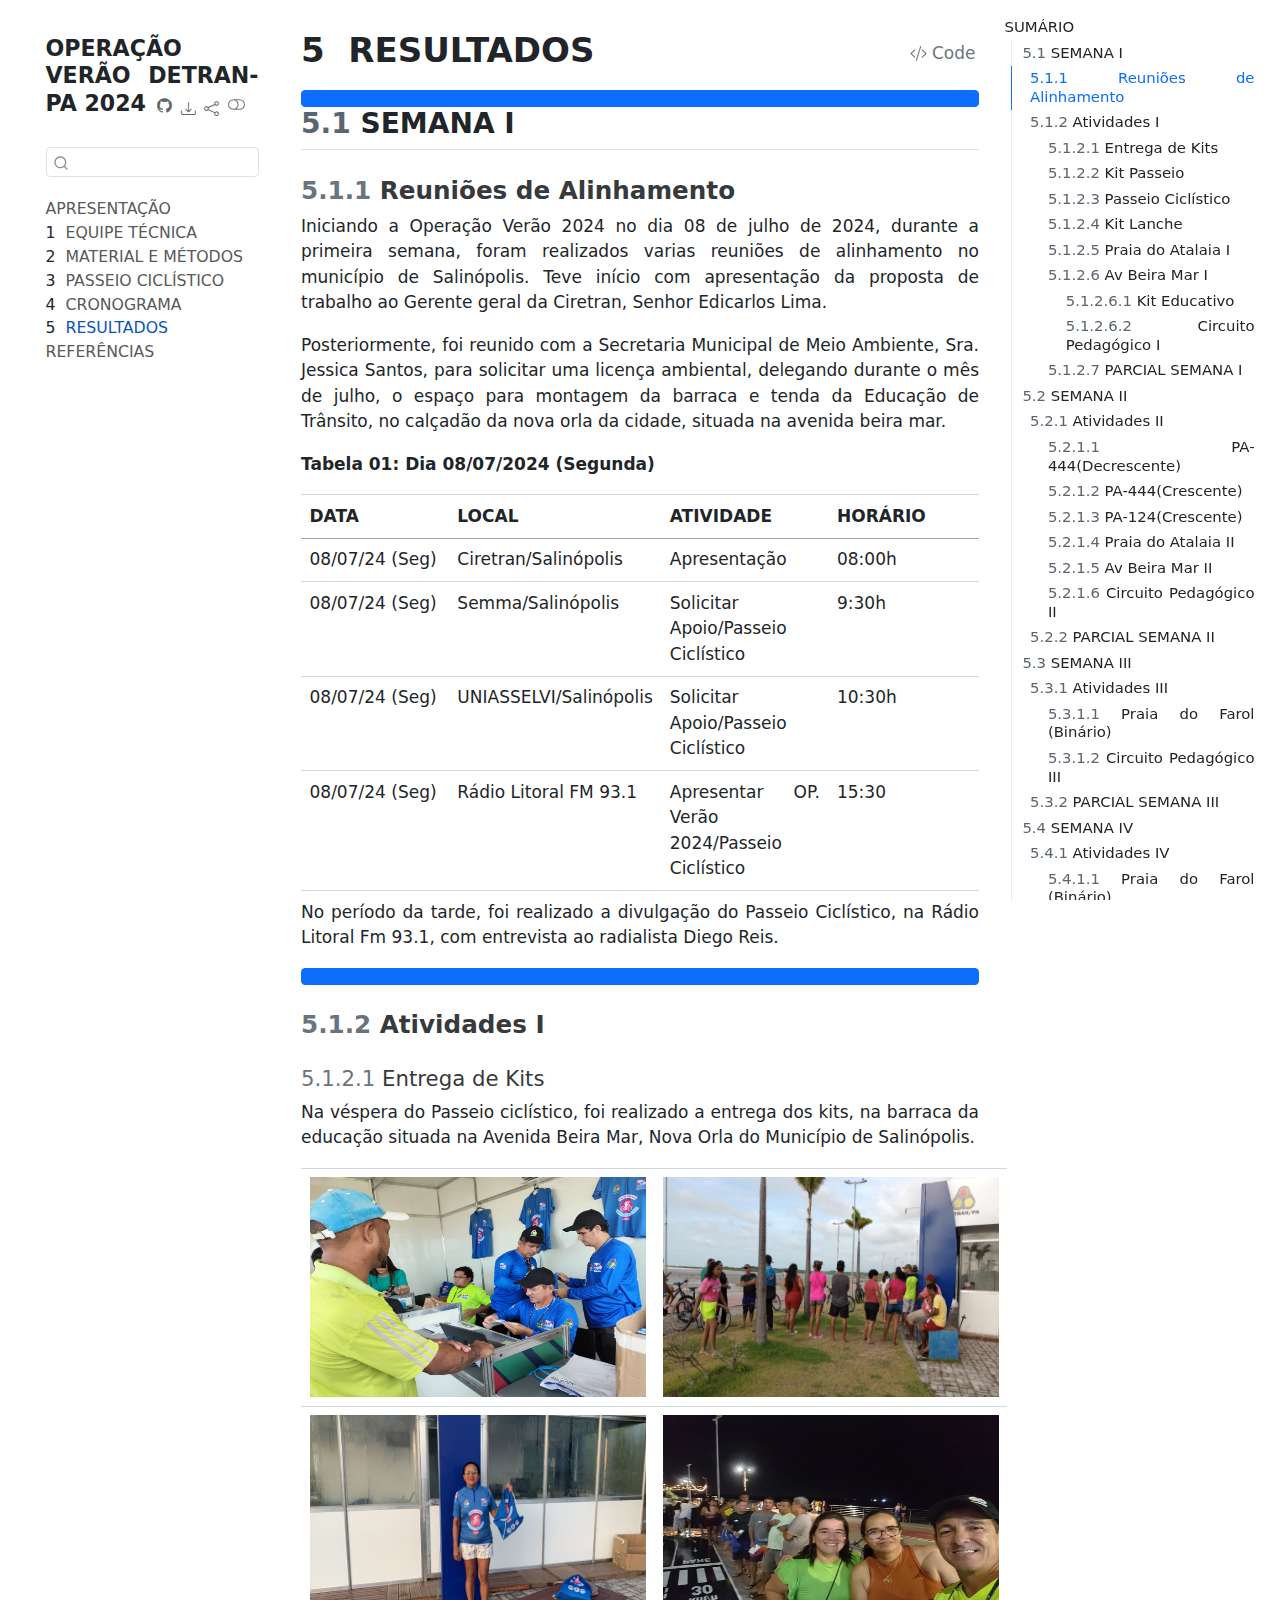
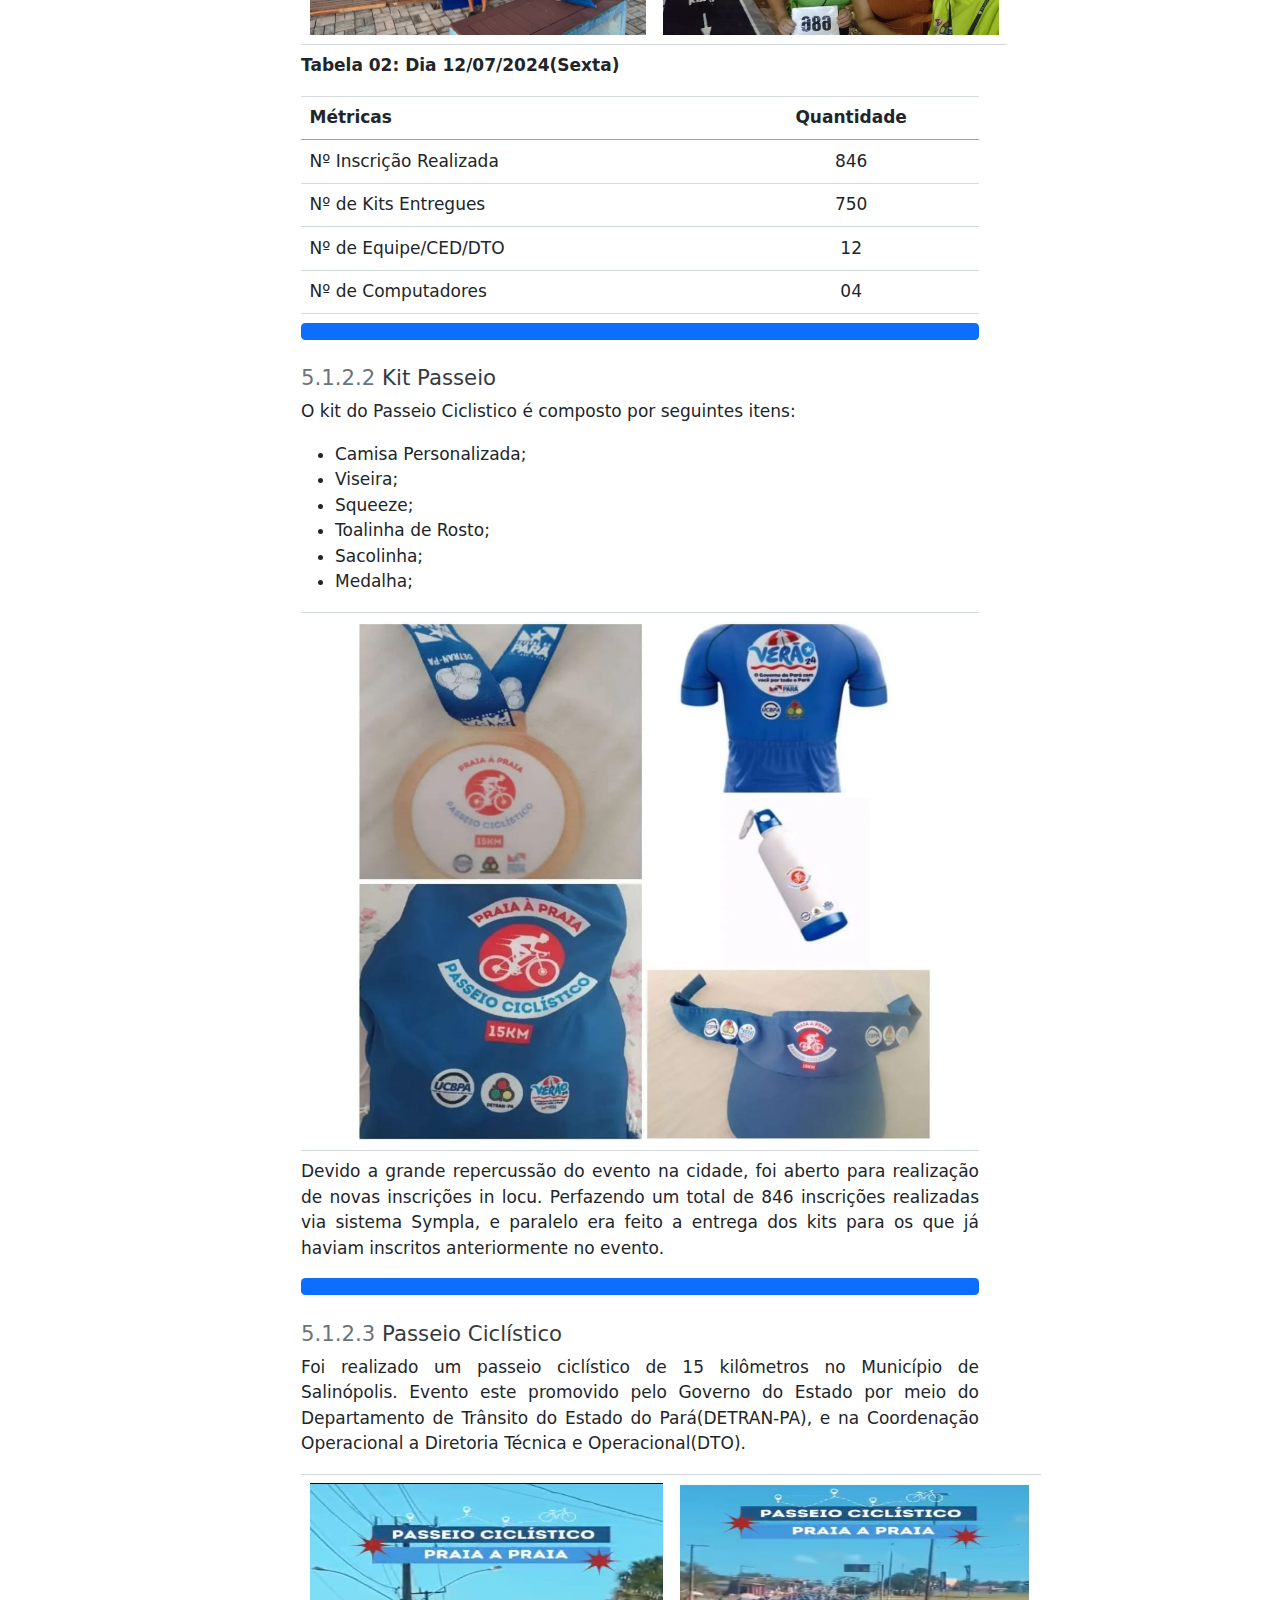
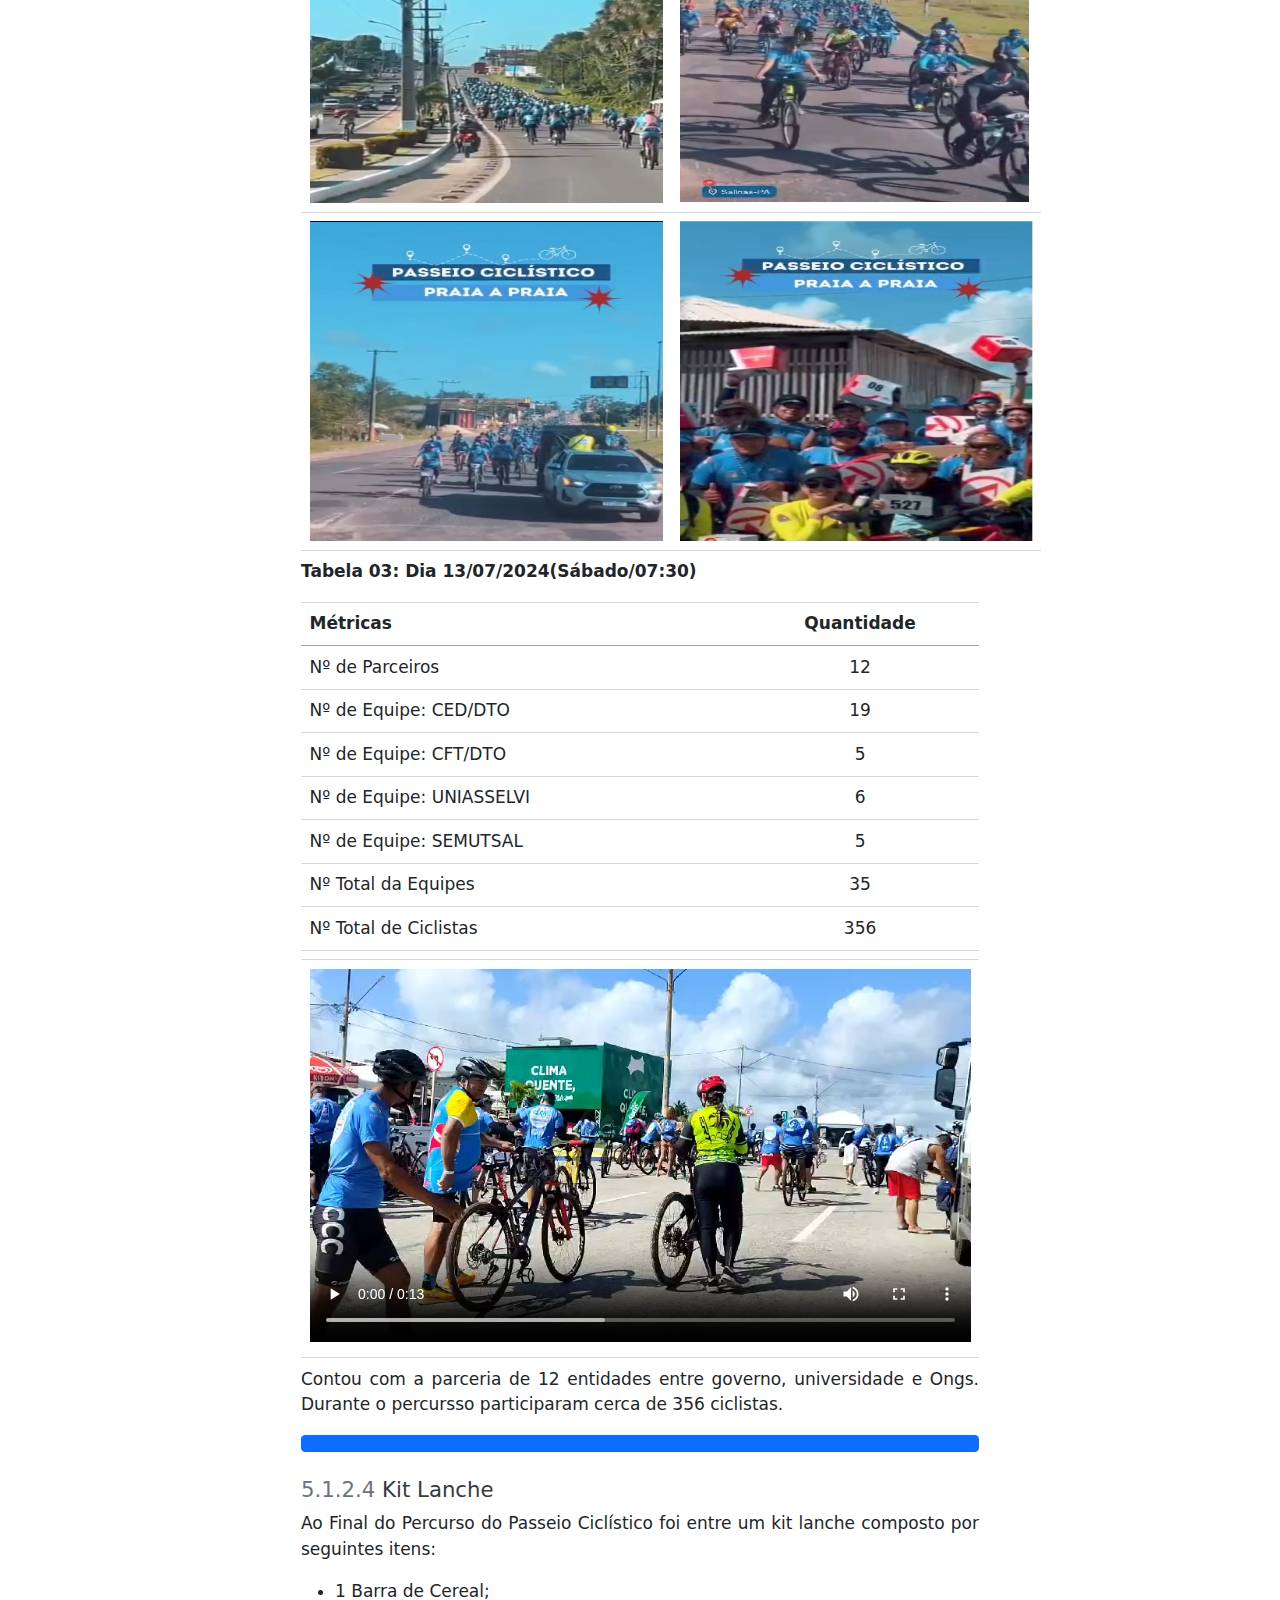
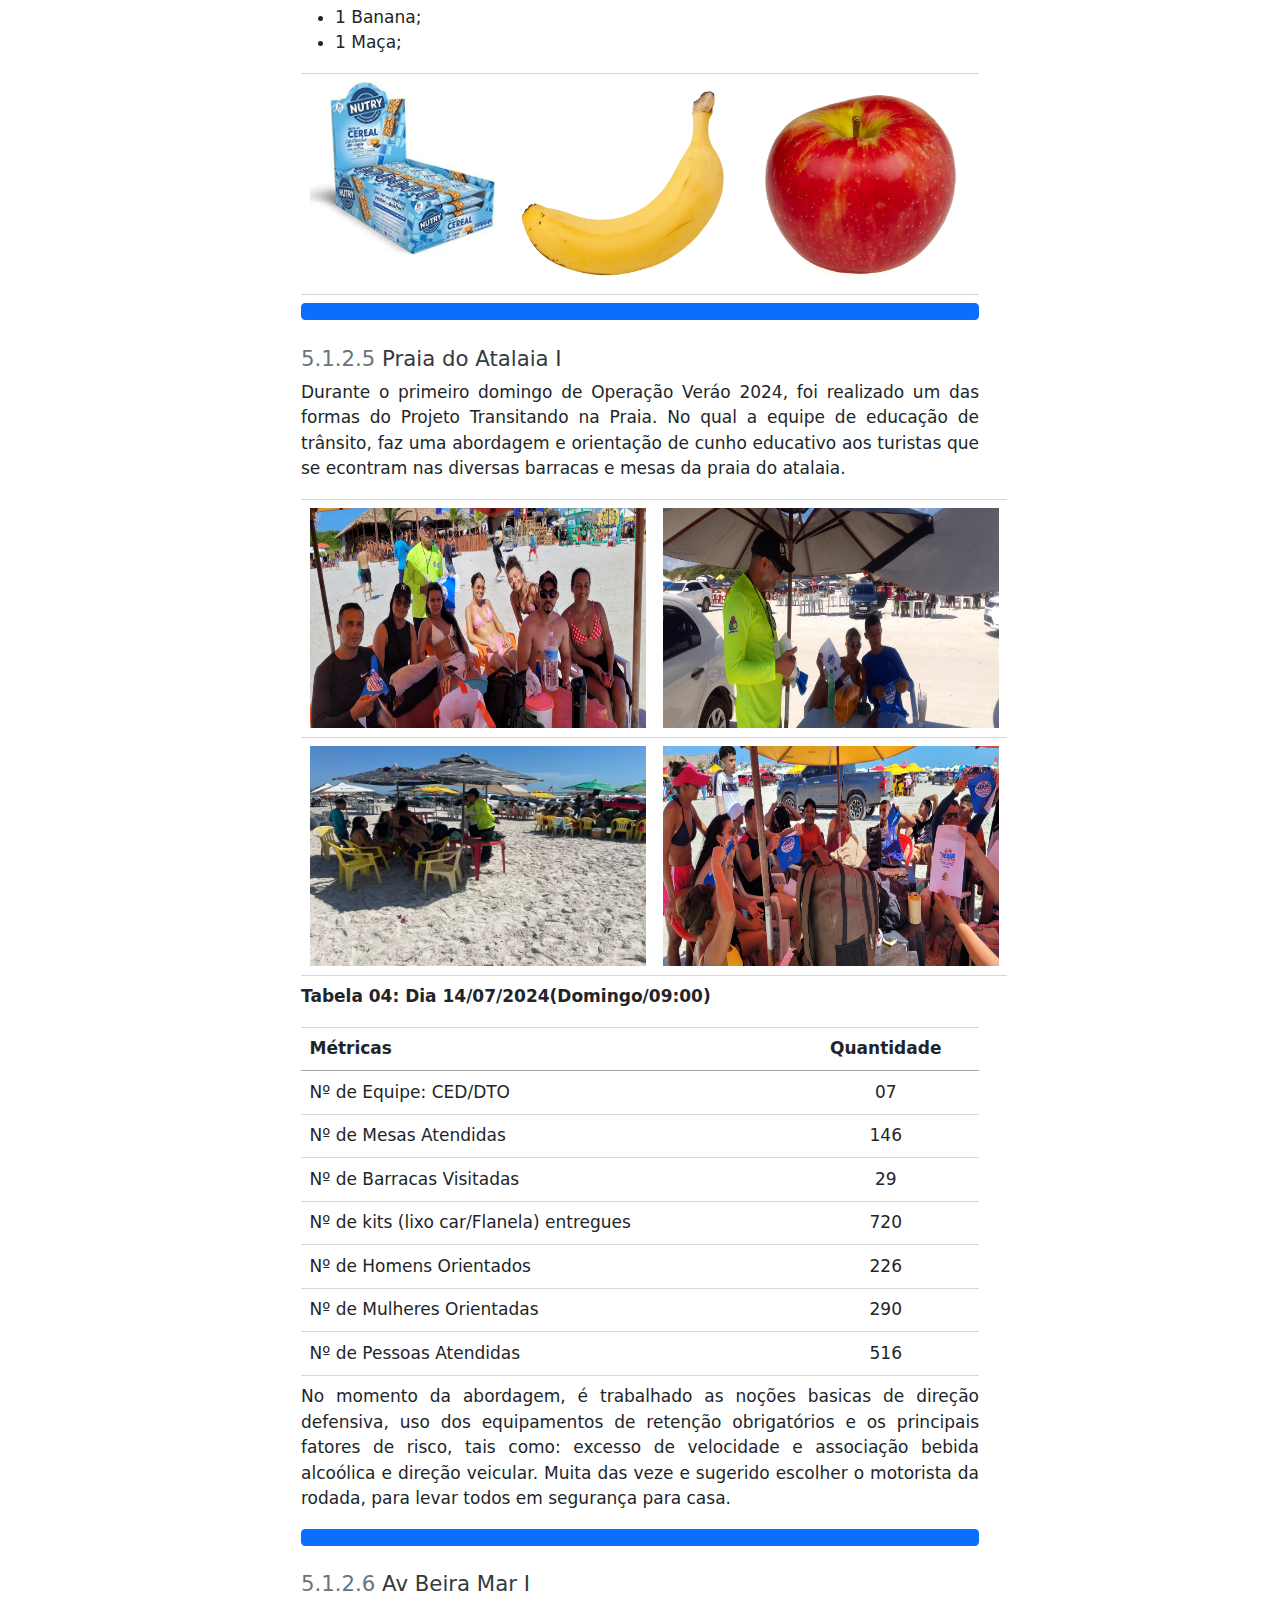
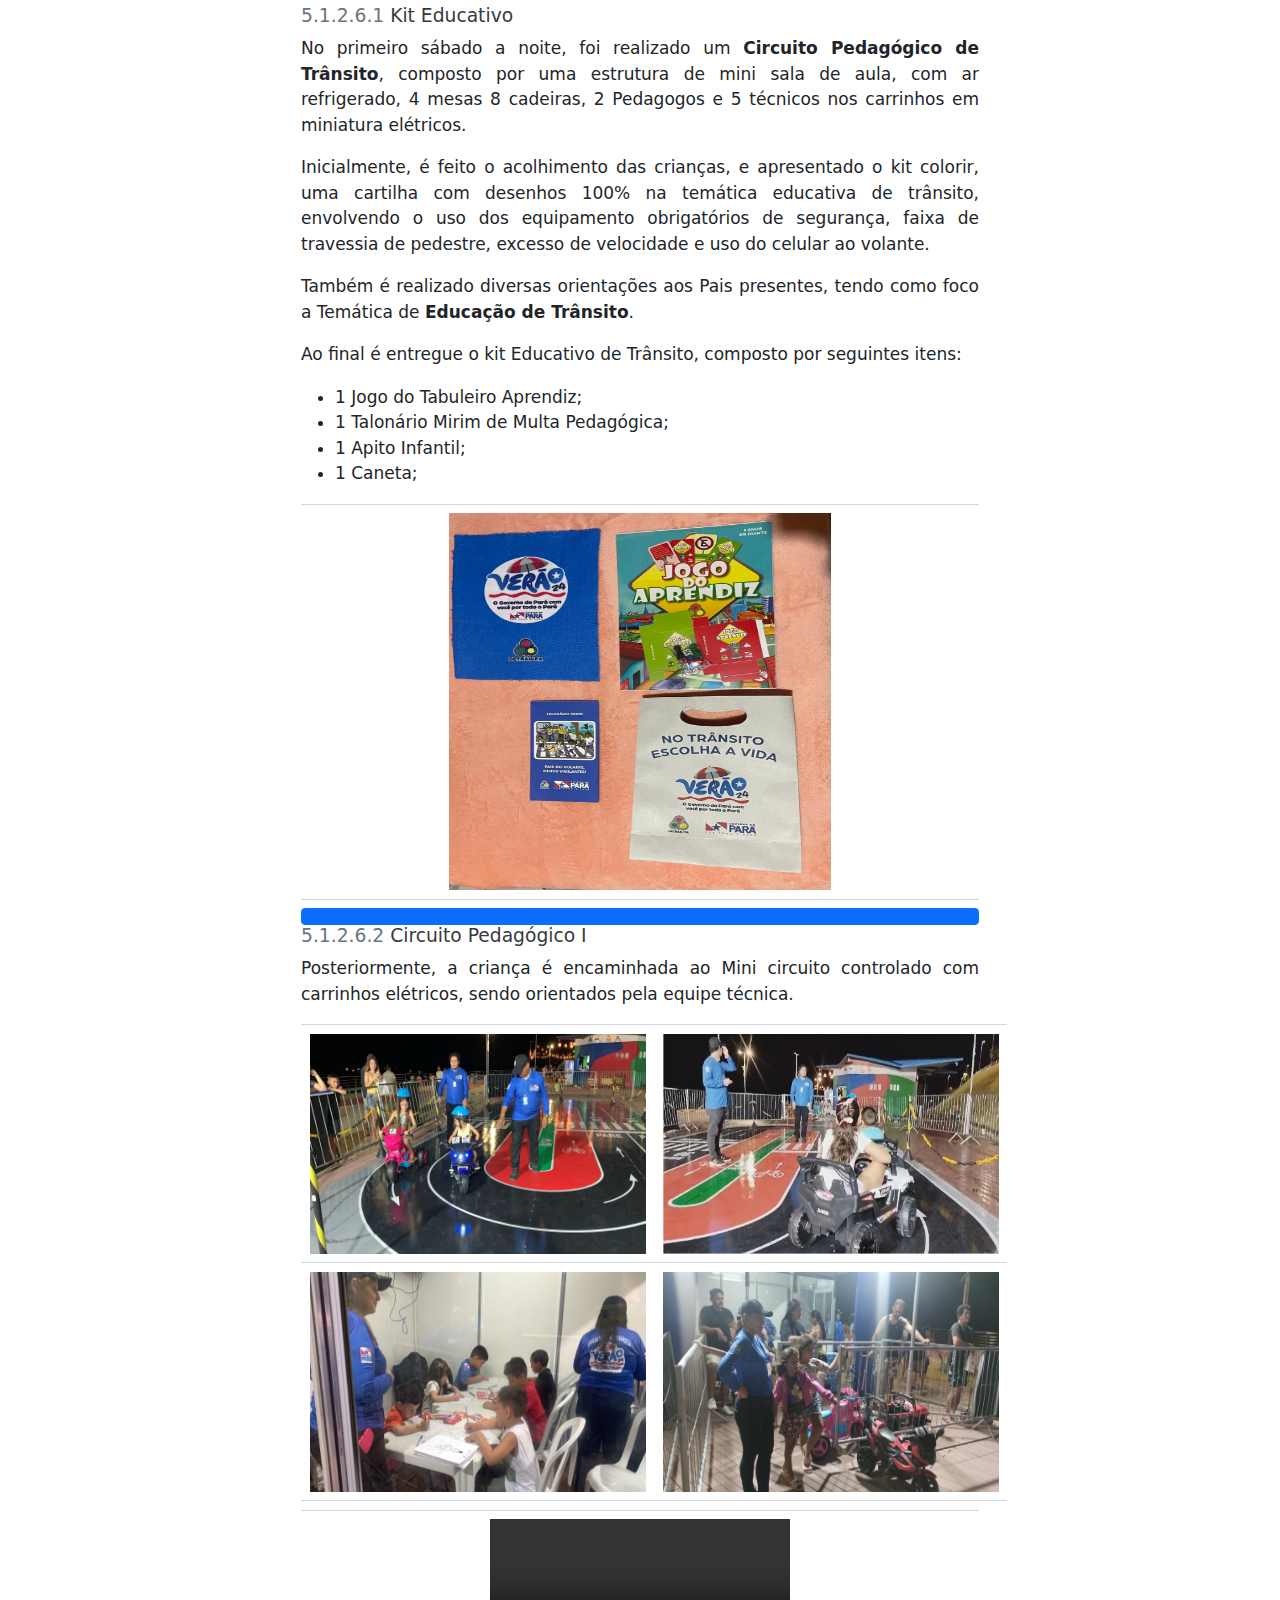
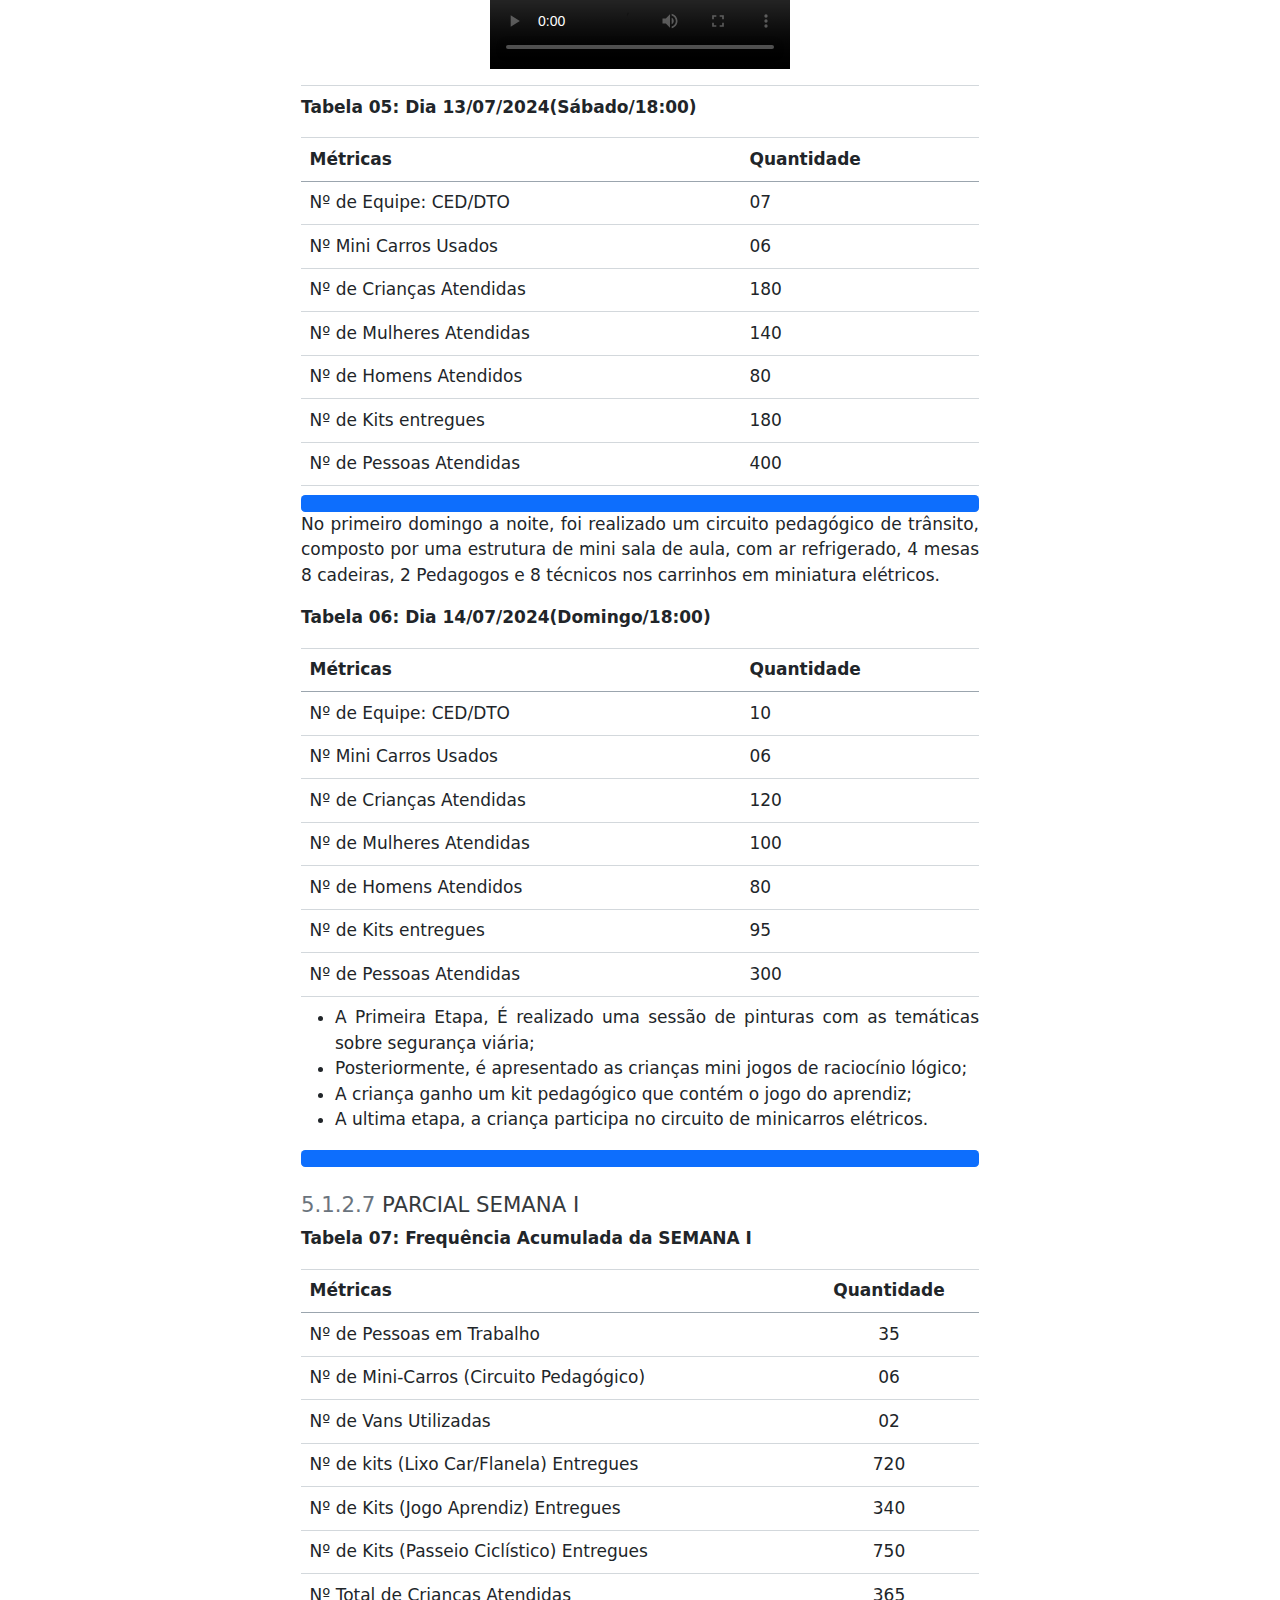
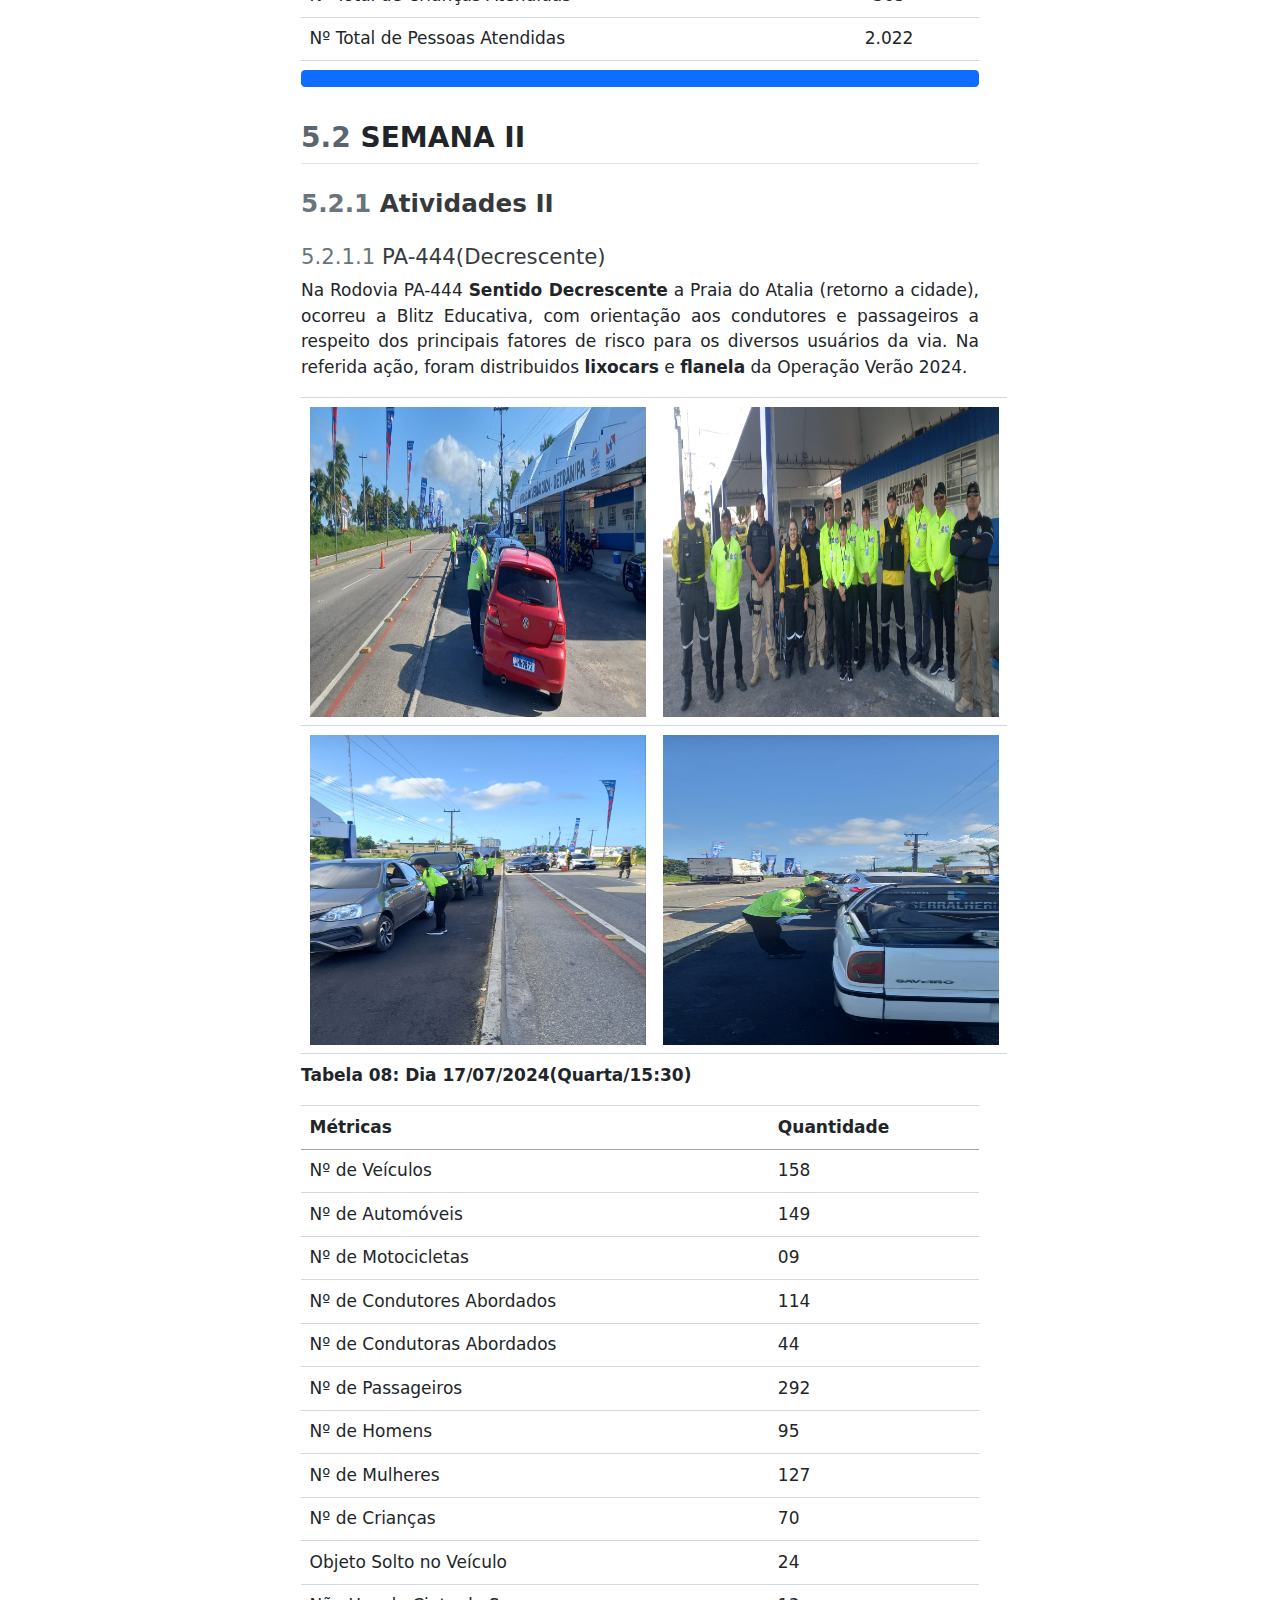
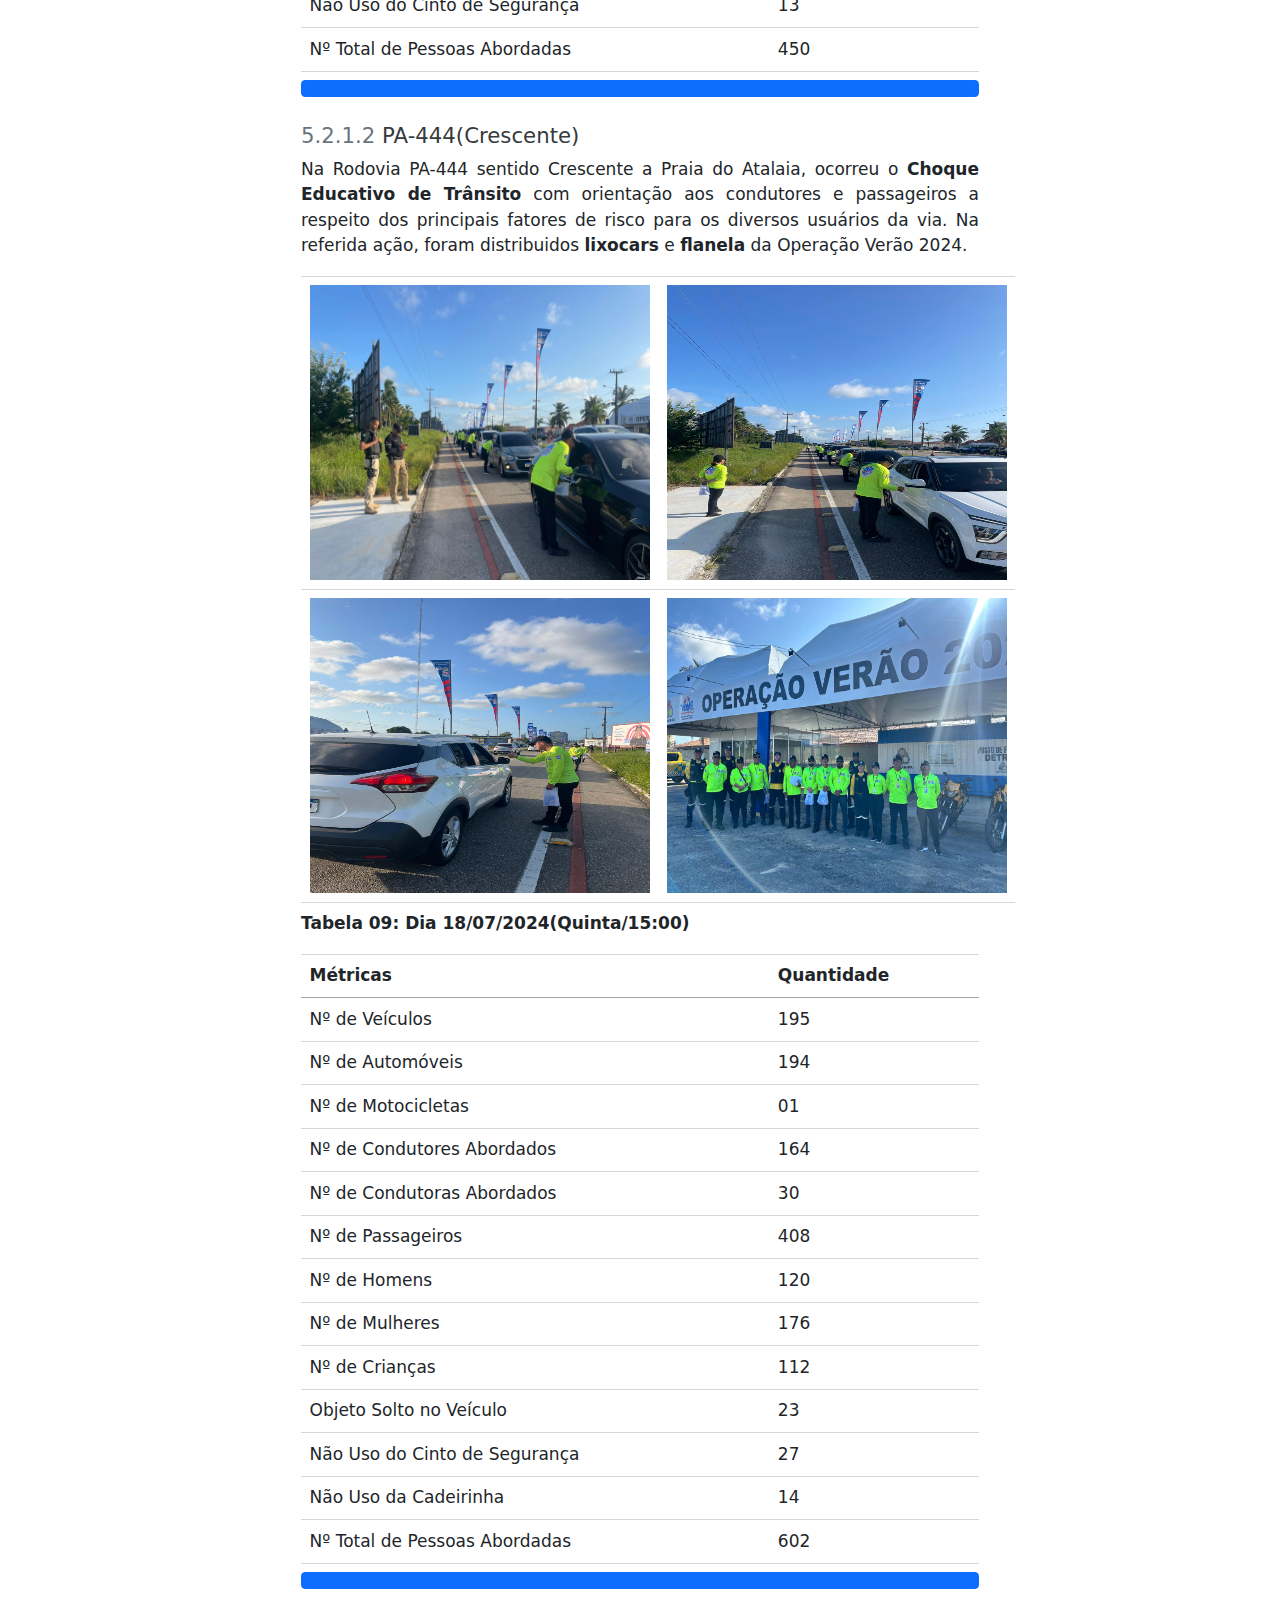
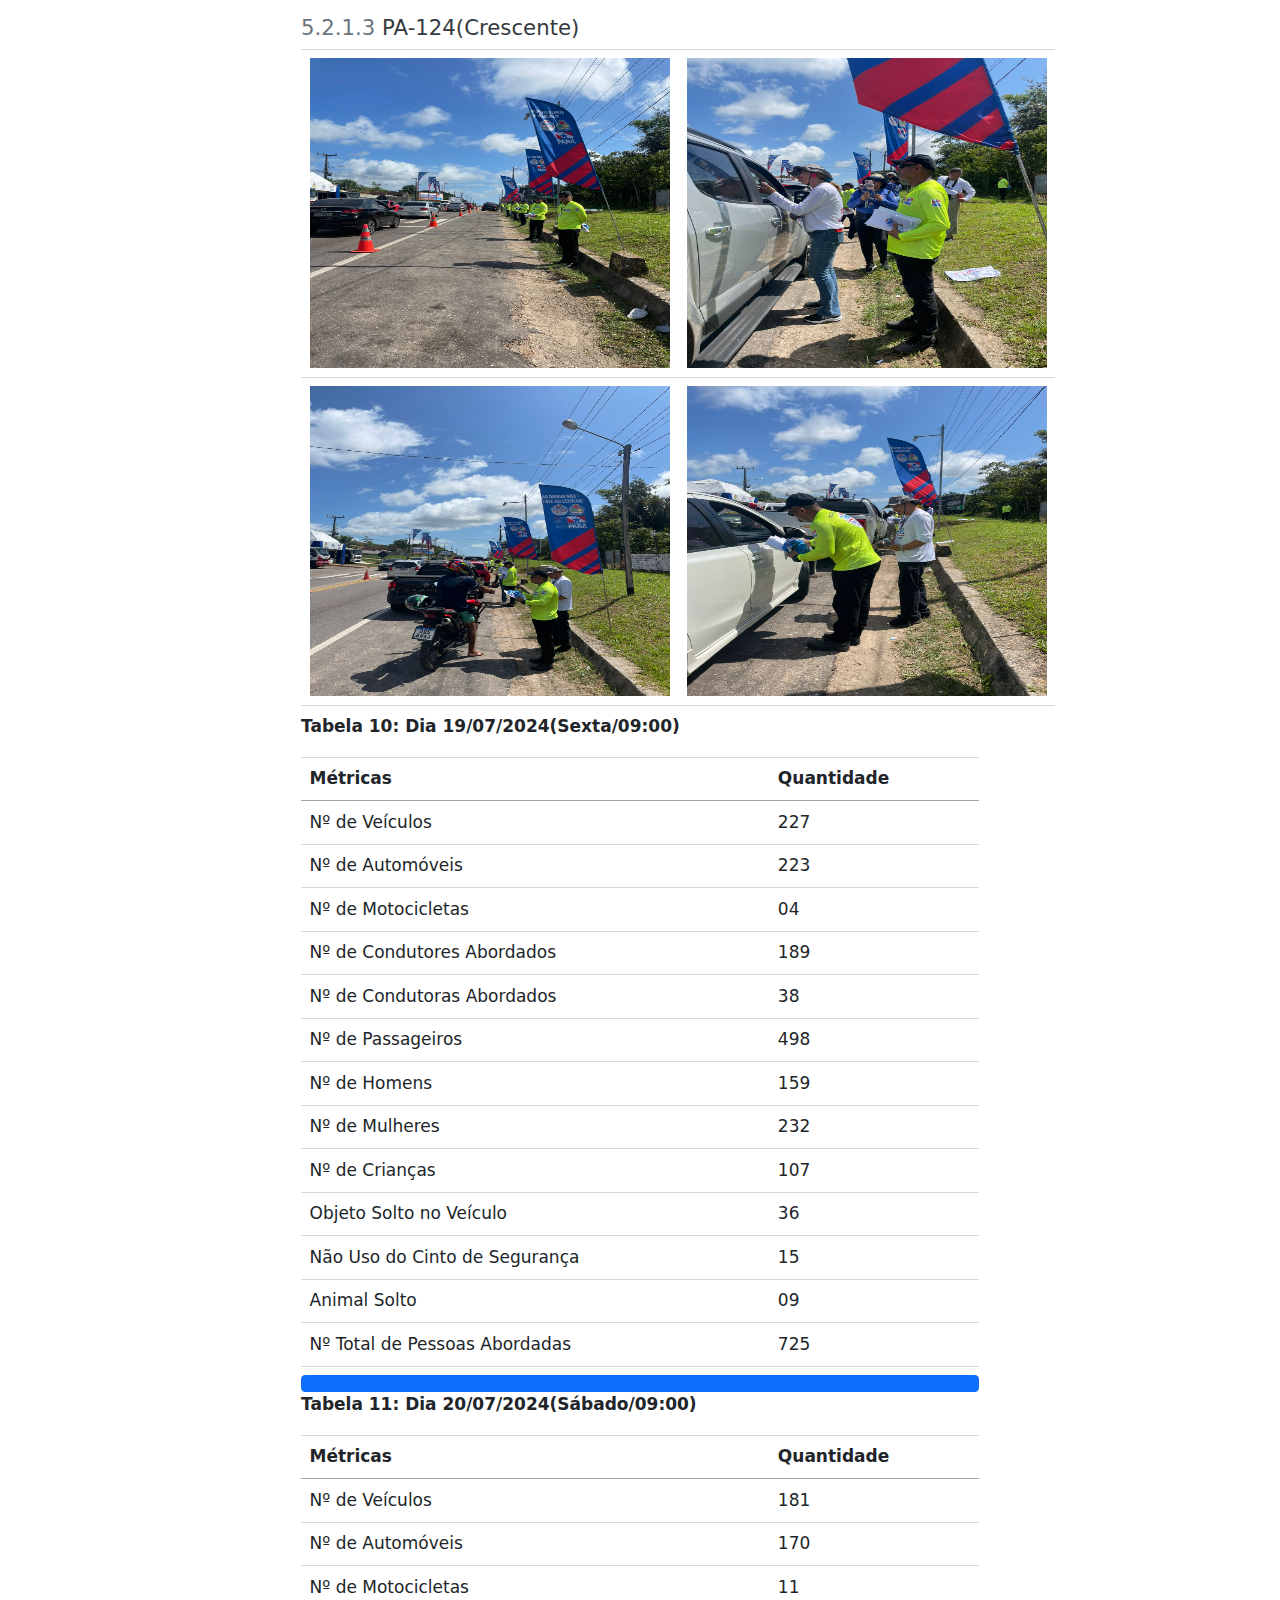
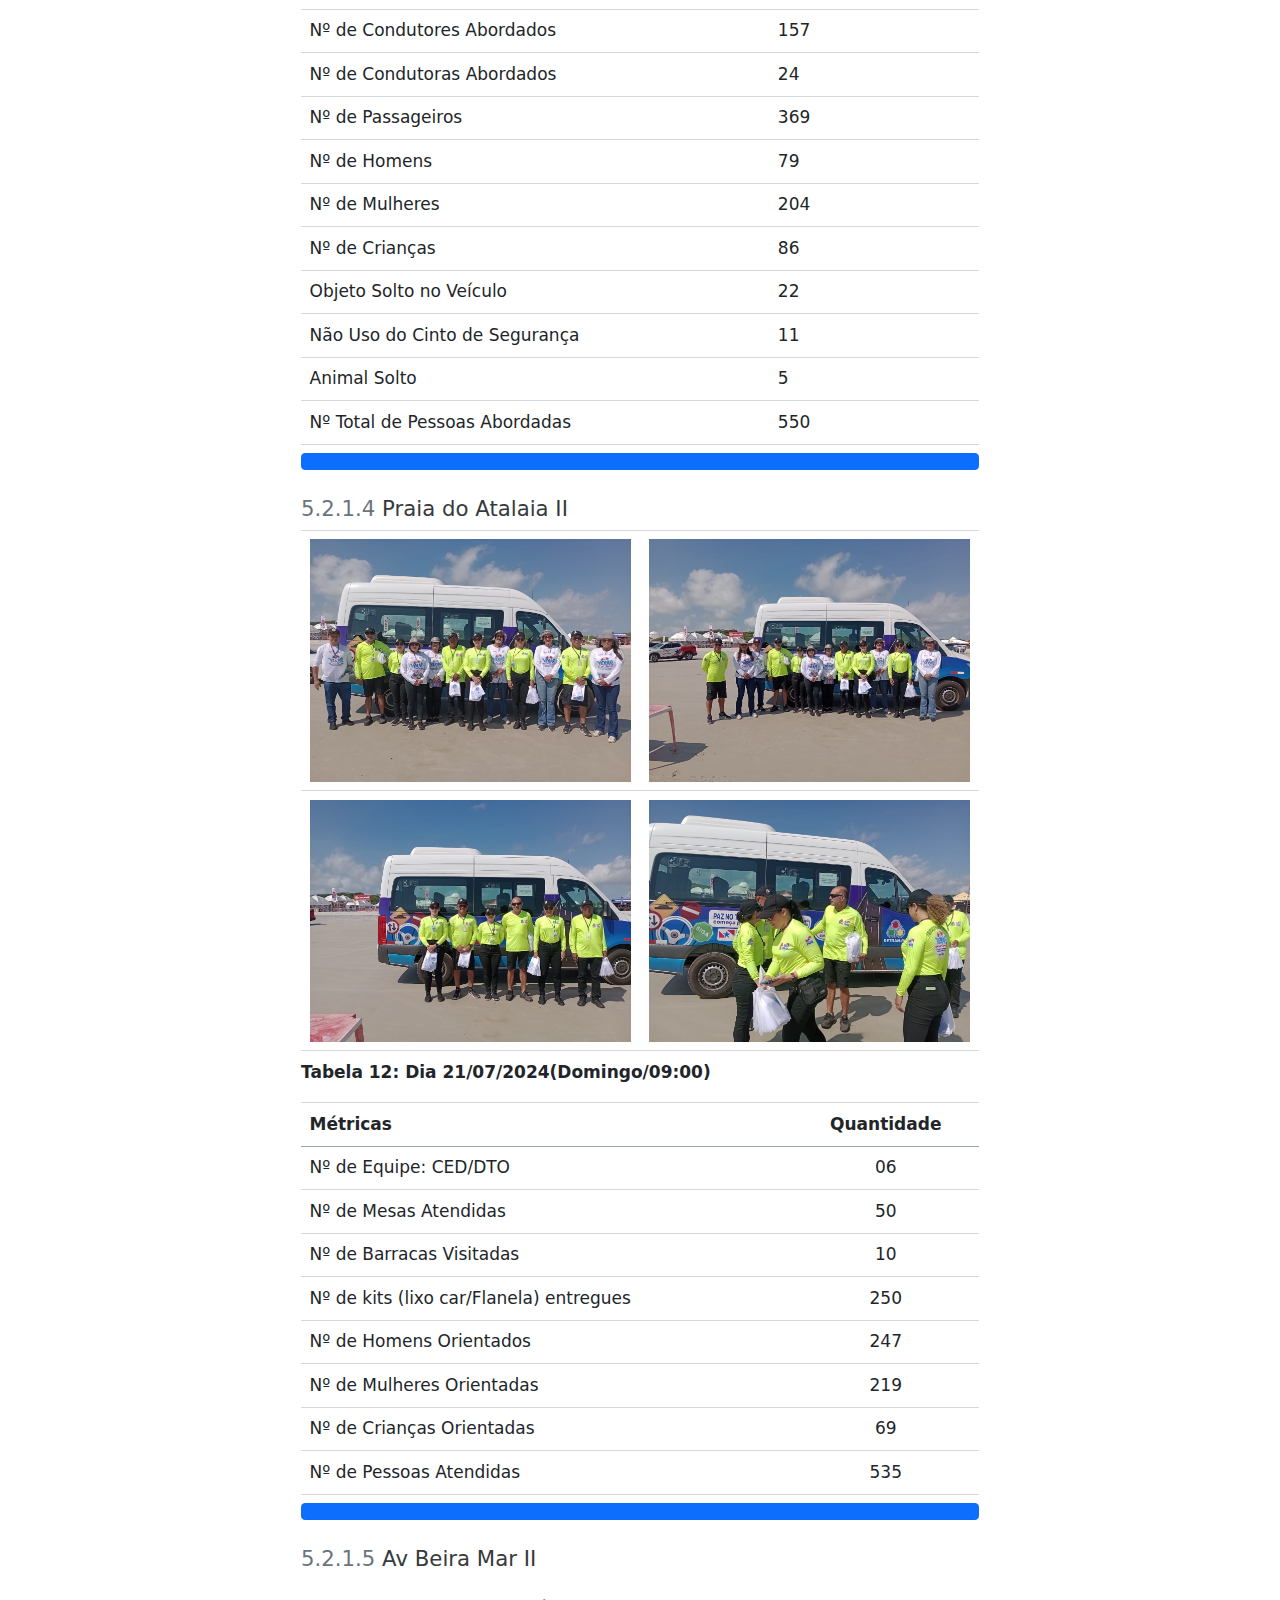
==== commit 4f762e7d: "Add files via upload" ====
--- a/docs/resultados1.html
+++ b/docs/resultados1.html
@@ -2262,31 +2262,31 @@
 <tbody>
 <tr class="odd">
 <td>Nº de Equipe: CED/DTO</td>
-<td></td>
+<td>07</td>
 </tr>
 <tr class="even">
 <td>Nº Mini Carros Usados</td>
-<td></td>
+<td>04</td>
 </tr>
 <tr class="odd">
 <td>Nº de Crianças Atendidas</td>
-<td></td>
+<td>45</td>
 </tr>
 <tr class="even">
 <td>Nº de Mulheres Atendidas</td>
-<td></td>
+<td>32</td>
 </tr>
 <tr class="odd">
 <td>Nº de Homens Atendidos</td>
-<td></td>
+<td>13</td>
 </tr>
 <tr class="even">
 <td>Nº de Kits entregues</td>
-<td></td>
+<td>40</td>
 </tr>
 <tr class="odd">
 <td>Nº de Pessoas Atendidas</td>
-<td></td>
+<td>90</td>
 </tr>
 </tbody>
 </table>
@@ -2311,67 +2311,67 @@
 <tbody>
 <tr class="odd">
 <td>Nº de Pessoas em Trabalho</td>
-<td style="text-align: center;"></td>
+<td style="text-align: center;">15</td>
 </tr>
 <tr class="even">
 <td>Nº de Mini-Carros (Circuito Pedagógico)</td>
-<td style="text-align: center;"></td>
+<td style="text-align: center;">06</td>
 </tr>
 <tr class="odd">
 <td>Nº de Vans Utilizadas</td>
-<td style="text-align: center;"></td>
+<td style="text-align: center;">02</td>
 </tr>
 <tr class="even">
 <td>Nº de Automóvel Utilizado</td>
-<td style="text-align: center;"></td>
+<td style="text-align: center;">01</td>
 </tr>
 <tr class="odd">
 <td>Nº de kits (Lixo Car/Flanela) Entregues</td>
-<td style="text-align: center;"></td>
+<td style="text-align: center;">3.625</td>
 </tr>
 <tr class="even">
 <td>Nº de Kits (Jogo Aprendiz) Entregues</td>
-<td style="text-align: center;"></td>
+<td style="text-align: center;">1.894</td>
 </tr>
 <tr class="odd">
 <td>Nº de Veículos Abordados</td>
-<td style="text-align: center;"></td>
+<td style="text-align: center;">1.491</td>
 </tr>
 <tr class="even">
 <td>Nº de Automóvel</td>
-<td style="text-align: center;"></td>
+<td style="text-align: center;">1.399</td>
 </tr>
 <tr class="odd">
 <td>Nº de Motocicleta</td>
-<td style="text-align: center;"></td>
+<td style="text-align: center;">192</td>
 </tr>
 <tr class="even">
 <td>Nº de Condutores Orientados</td>
-<td style="text-align: center;"></td>
+<td style="text-align: center;">1.491</td>
 </tr>
 <tr class="odd">
 <td>Nº de Condutores (Homens)</td>
-<td style="text-align: center;"></td>
+<td style="text-align: center;">1.114</td>
 </tr>
 <tr class="even">
 <td>Nº de Condutores (Mulheres)</td>
-<td style="text-align: center;"></td>
+<td style="text-align: center;">347</td>
 </tr>
 <tr class="odd">
 <td>Nº de Passageiros Orientados</td>
-<td style="text-align: center;"></td>
+<td style="text-align: center;">6.373</td>
 </tr>
 <tr class="even">
 <td>Nº de Fatores de Risco Observados</td>
-<td style="text-align: center;"></td>
+<td style="text-align: center;">551</td>
 </tr>
 <tr class="odd">
 <td>Nº Total de Crianças Atendidas</td>
-<td style="text-align: center;"></td>
+<td style="text-align: center;">1.671</td>
 </tr>
 <tr class="even">
 <td>Nº Total de Pessoas Atendidas</td>
-<td style="text-align: center;"></td>
+<td style="text-align: center;">7.864</td>
 </tr>
 </tbody>
 </table>
@@ -3798,13 +3798,13 @@
 <span id="cb1-793"><a href="#cb1-793" aria-hidden="true" tabindex="-1"></a></span>
 <span id="cb1-794"><a href="#cb1-794" aria-hidden="true" tabindex="-1"></a>| Métricas                 | Quantidade |</span>
 <span id="cb1-795"><a href="#cb1-795" aria-hidden="true" tabindex="-1"></a>|--------------------------|------------|</span>
-<span id="cb1-796"><a href="#cb1-796" aria-hidden="true" tabindex="-1"></a>| Nº de Equipe: CED/DTO    |            |</span>
-<span id="cb1-797"><a href="#cb1-797" aria-hidden="true" tabindex="-1"></a>| Nº Mini Carros Usados    |            |</span>
-<span id="cb1-798"><a href="#cb1-798" aria-hidden="true" tabindex="-1"></a>| Nº de Crianças Atendidas |            |</span>
-<span id="cb1-799"><a href="#cb1-799" aria-hidden="true" tabindex="-1"></a>| Nº de Mulheres Atendidas |            |</span>
-<span id="cb1-800"><a href="#cb1-800" aria-hidden="true" tabindex="-1"></a>| Nº de Homens Atendidos   |            |</span>
-<span id="cb1-801"><a href="#cb1-801" aria-hidden="true" tabindex="-1"></a>| Nº de Kits entregues     |            |</span>
-<span id="cb1-802"><a href="#cb1-802" aria-hidden="true" tabindex="-1"></a>| Nº de Pessoas Atendidas  |            |</span>
+<span id="cb1-796"><a href="#cb1-796" aria-hidden="true" tabindex="-1"></a>| Nº de Equipe: CED/DTO    |    07      |</span>
+<span id="cb1-797"><a href="#cb1-797" aria-hidden="true" tabindex="-1"></a>| Nº Mini Carros Usados    |    04      |</span>
+<span id="cb1-798"><a href="#cb1-798" aria-hidden="true" tabindex="-1"></a>| Nº de Crianças Atendidas |    45      |</span>
+<span id="cb1-799"><a href="#cb1-799" aria-hidden="true" tabindex="-1"></a>| Nº de Mulheres Atendidas |    32      |</span>
+<span id="cb1-800"><a href="#cb1-800" aria-hidden="true" tabindex="-1"></a>| Nº de Homens Atendidos   |    13      |</span>
+<span id="cb1-801"><a href="#cb1-801" aria-hidden="true" tabindex="-1"></a>| Nº de Kits entregues     |    40      |</span>
+<span id="cb1-802"><a href="#cb1-802" aria-hidden="true" tabindex="-1"></a>| Nº de Pessoas Atendidas  |    90      |</span>
 <span id="cb1-803"><a href="#cb1-803" aria-hidden="true" tabindex="-1"></a></span>
 <span id="cb1-804"><a href="#cb1-804" aria-hidden="true" tabindex="-1"></a>::: progress</span>
 <span id="cb1-805"><a href="#cb1-805" aria-hidden="true" tabindex="-1"></a>::: {.progress-bar style="width: 100%;"}</span>
@@ -3817,22 +3817,22 @@
 <span id="cb1-812"><a href="#cb1-812" aria-hidden="true" tabindex="-1"></a></span>
 <span id="cb1-813"><a href="#cb1-813" aria-hidden="true" tabindex="-1"></a>| Métricas                                | Quantidade |</span>
 <span id="cb1-814"><a href="#cb1-814" aria-hidden="true" tabindex="-1"></a>|-----------------------------------------|:----------:|</span>
-<span id="cb1-815"><a href="#cb1-815" aria-hidden="true" tabindex="-1"></a>| Nº de Pessoas em Trabalho               |            |</span>
-<span id="cb1-816"><a href="#cb1-816" aria-hidden="true" tabindex="-1"></a>| Nº de Mini-Carros (Circuito Pedagógico) |            |</span>
-<span id="cb1-817"><a href="#cb1-817" aria-hidden="true" tabindex="-1"></a>| Nº de Vans Utilizadas                   |            |</span>
-<span id="cb1-818"><a href="#cb1-818" aria-hidden="true" tabindex="-1"></a>| Nº de Automóvel Utilizado               |            |</span>
-<span id="cb1-819"><a href="#cb1-819" aria-hidden="true" tabindex="-1"></a>| Nº de kits (Lixo Car/Flanela) Entregues |            |</span>
-<span id="cb1-820"><a href="#cb1-820" aria-hidden="true" tabindex="-1"></a>| Nº de Kits (Jogo Aprendiz) Entregues    |            |</span>
-<span id="cb1-821"><a href="#cb1-821" aria-hidden="true" tabindex="-1"></a>| Nº de Veículos Abordados                |            |</span>
-<span id="cb1-822"><a href="#cb1-822" aria-hidden="true" tabindex="-1"></a>| Nº de Automóvel                         |            |</span>
-<span id="cb1-823"><a href="#cb1-823" aria-hidden="true" tabindex="-1"></a>| Nº de Motocicleta                       |            |</span>
-<span id="cb1-824"><a href="#cb1-824" aria-hidden="true" tabindex="-1"></a>| Nº de Condutores Orientados             |            |</span>
-<span id="cb1-825"><a href="#cb1-825" aria-hidden="true" tabindex="-1"></a>| Nº de Condutores (Homens)               |            |</span>
-<span id="cb1-826"><a href="#cb1-826" aria-hidden="true" tabindex="-1"></a>| Nº de Condutores (Mulheres)             |            |</span>
-<span id="cb1-827"><a href="#cb1-827" aria-hidden="true" tabindex="-1"></a>| Nº de Passageiros Orientados            |            |</span>
-<span id="cb1-828"><a href="#cb1-828" aria-hidden="true" tabindex="-1"></a>| Nº de Fatores de Risco Observados       |            |</span>
-<span id="cb1-829"><a href="#cb1-829" aria-hidden="true" tabindex="-1"></a>| Nº Total de Crianças Atendidas          |            |</span>
-<span id="cb1-830"><a href="#cb1-830" aria-hidden="true" tabindex="-1"></a>| Nº Total de Pessoas Atendidas           |            |</span>
+<span id="cb1-815"><a href="#cb1-815" aria-hidden="true" tabindex="-1"></a>| Nº de Pessoas em Trabalho               |   15       |</span>
+<span id="cb1-816"><a href="#cb1-816" aria-hidden="true" tabindex="-1"></a>| Nº de Mini-Carros (Circuito Pedagógico) |   06       |</span>
+<span id="cb1-817"><a href="#cb1-817" aria-hidden="true" tabindex="-1"></a>| Nº de Vans Utilizadas                   |   02       |</span>
+<span id="cb1-818"><a href="#cb1-818" aria-hidden="true" tabindex="-1"></a>| Nº de Automóvel Utilizado               |   01       |</span>
+<span id="cb1-819"><a href="#cb1-819" aria-hidden="true" tabindex="-1"></a>| Nº de kits (Lixo Car/Flanela) Entregues |  3.625     |</span>
+<span id="cb1-820"><a href="#cb1-820" aria-hidden="true" tabindex="-1"></a>| Nº de Kits (Jogo Aprendiz) Entregues    |  1.894     |</span>
+<span id="cb1-821"><a href="#cb1-821" aria-hidden="true" tabindex="-1"></a>| Nº de Veículos Abordados                |  1.491     |</span>
+<span id="cb1-822"><a href="#cb1-822" aria-hidden="true" tabindex="-1"></a>| Nº de Automóvel                         |  1.399     |</span>
+<span id="cb1-823"><a href="#cb1-823" aria-hidden="true" tabindex="-1"></a>| Nº de Motocicleta                       |    192     |</span>
+<span id="cb1-824"><a href="#cb1-824" aria-hidden="true" tabindex="-1"></a>| Nº de Condutores Orientados             |  1.491     |</span>
+<span id="cb1-825"><a href="#cb1-825" aria-hidden="true" tabindex="-1"></a>| Nº de Condutores (Homens)               |  1.114     |</span>
+<span id="cb1-826"><a href="#cb1-826" aria-hidden="true" tabindex="-1"></a>| Nº de Condutores (Mulheres)             |    347     |</span>
+<span id="cb1-827"><a href="#cb1-827" aria-hidden="true" tabindex="-1"></a>| Nº de Passageiros Orientados            |  6.373     |</span>
+<span id="cb1-828"><a href="#cb1-828" aria-hidden="true" tabindex="-1"></a>| Nº de Fatores de Risco Observados       |    551     |</span>
+<span id="cb1-829"><a href="#cb1-829" aria-hidden="true" tabindex="-1"></a>| Nº Total de Crianças Atendidas          |  1.671     |</span>
+<span id="cb1-830"><a href="#cb1-830" aria-hidden="true" tabindex="-1"></a>| Nº Total de Pessoas Atendidas           |  7.864     |</span>
 <span id="cb1-831"><a href="#cb1-831" aria-hidden="true" tabindex="-1"></a></span>
 <span id="cb1-832"><a href="#cb1-832" aria-hidden="true" tabindex="-1"></a>::: progress</span>
 <span id="cb1-833"><a href="#cb1-833" aria-hidden="true" tabindex="-1"></a>::: {.progress-bar style="width: 100%;"}</span>
